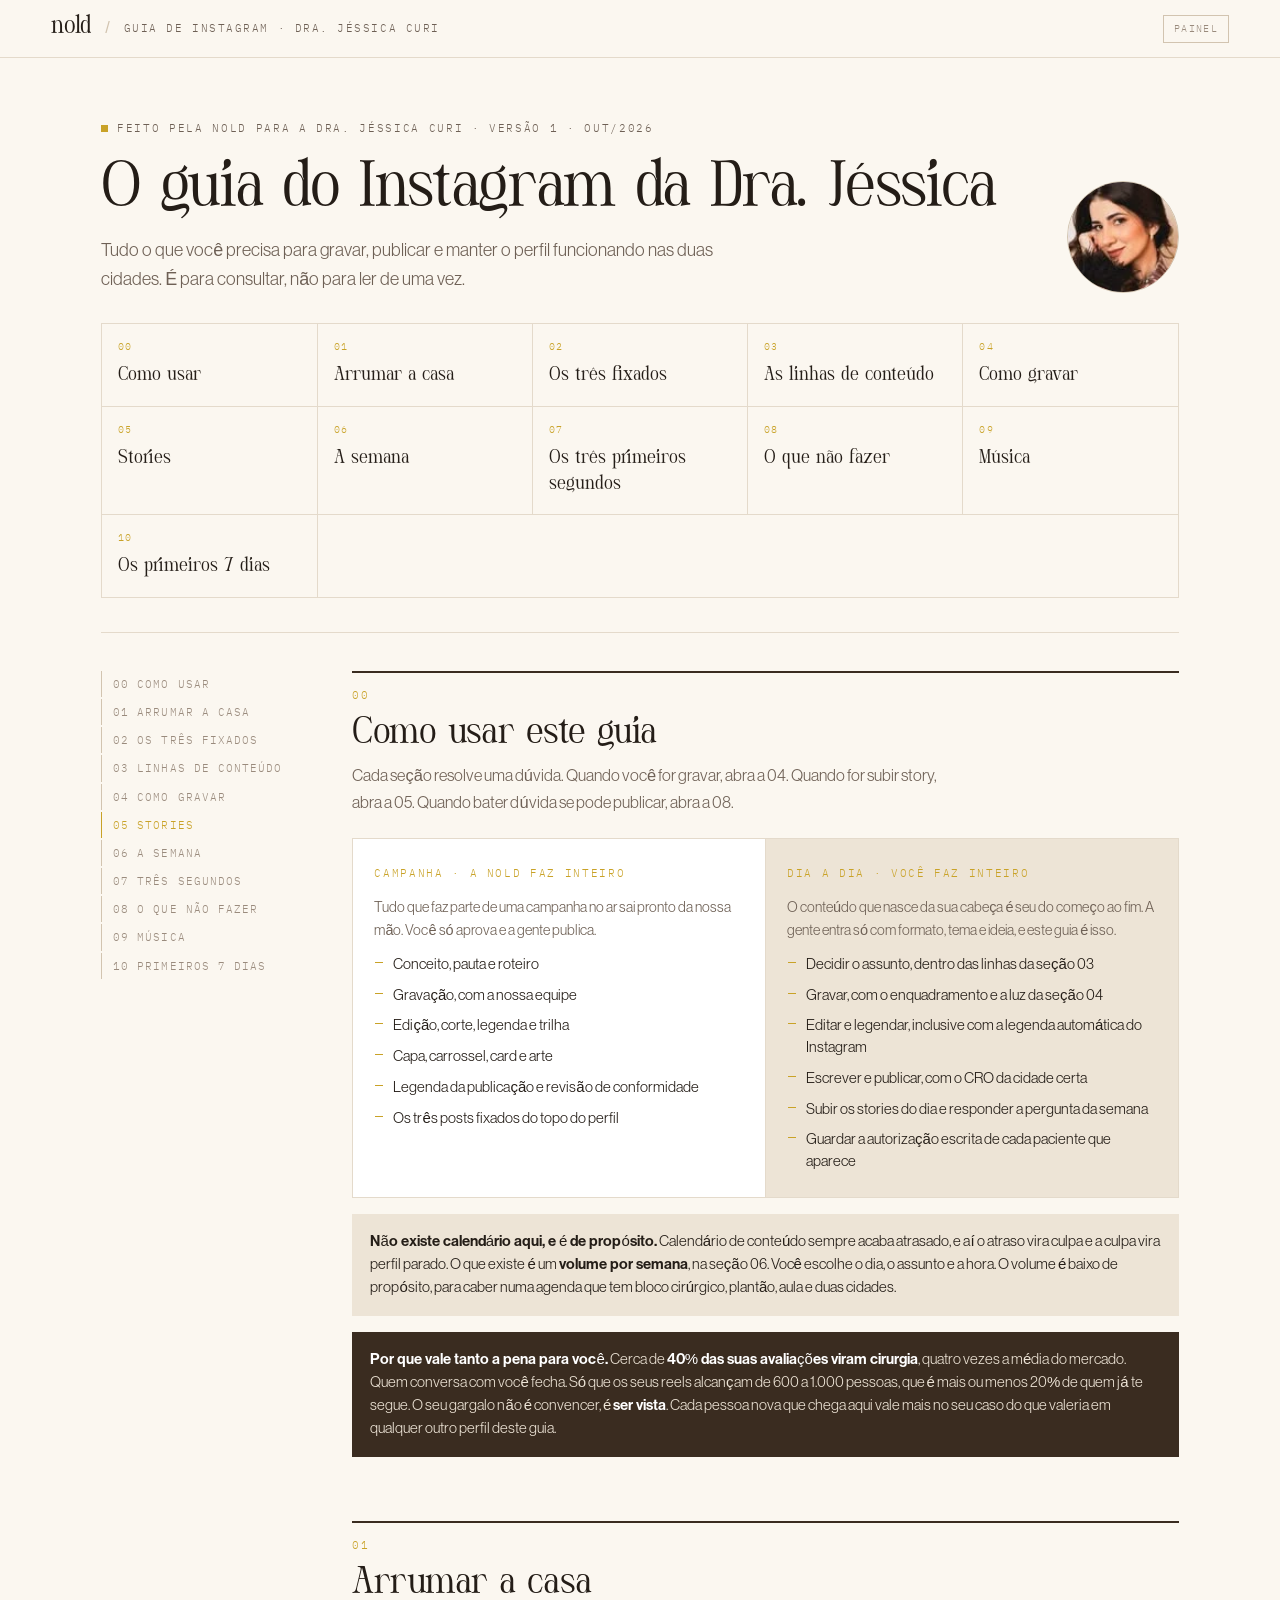
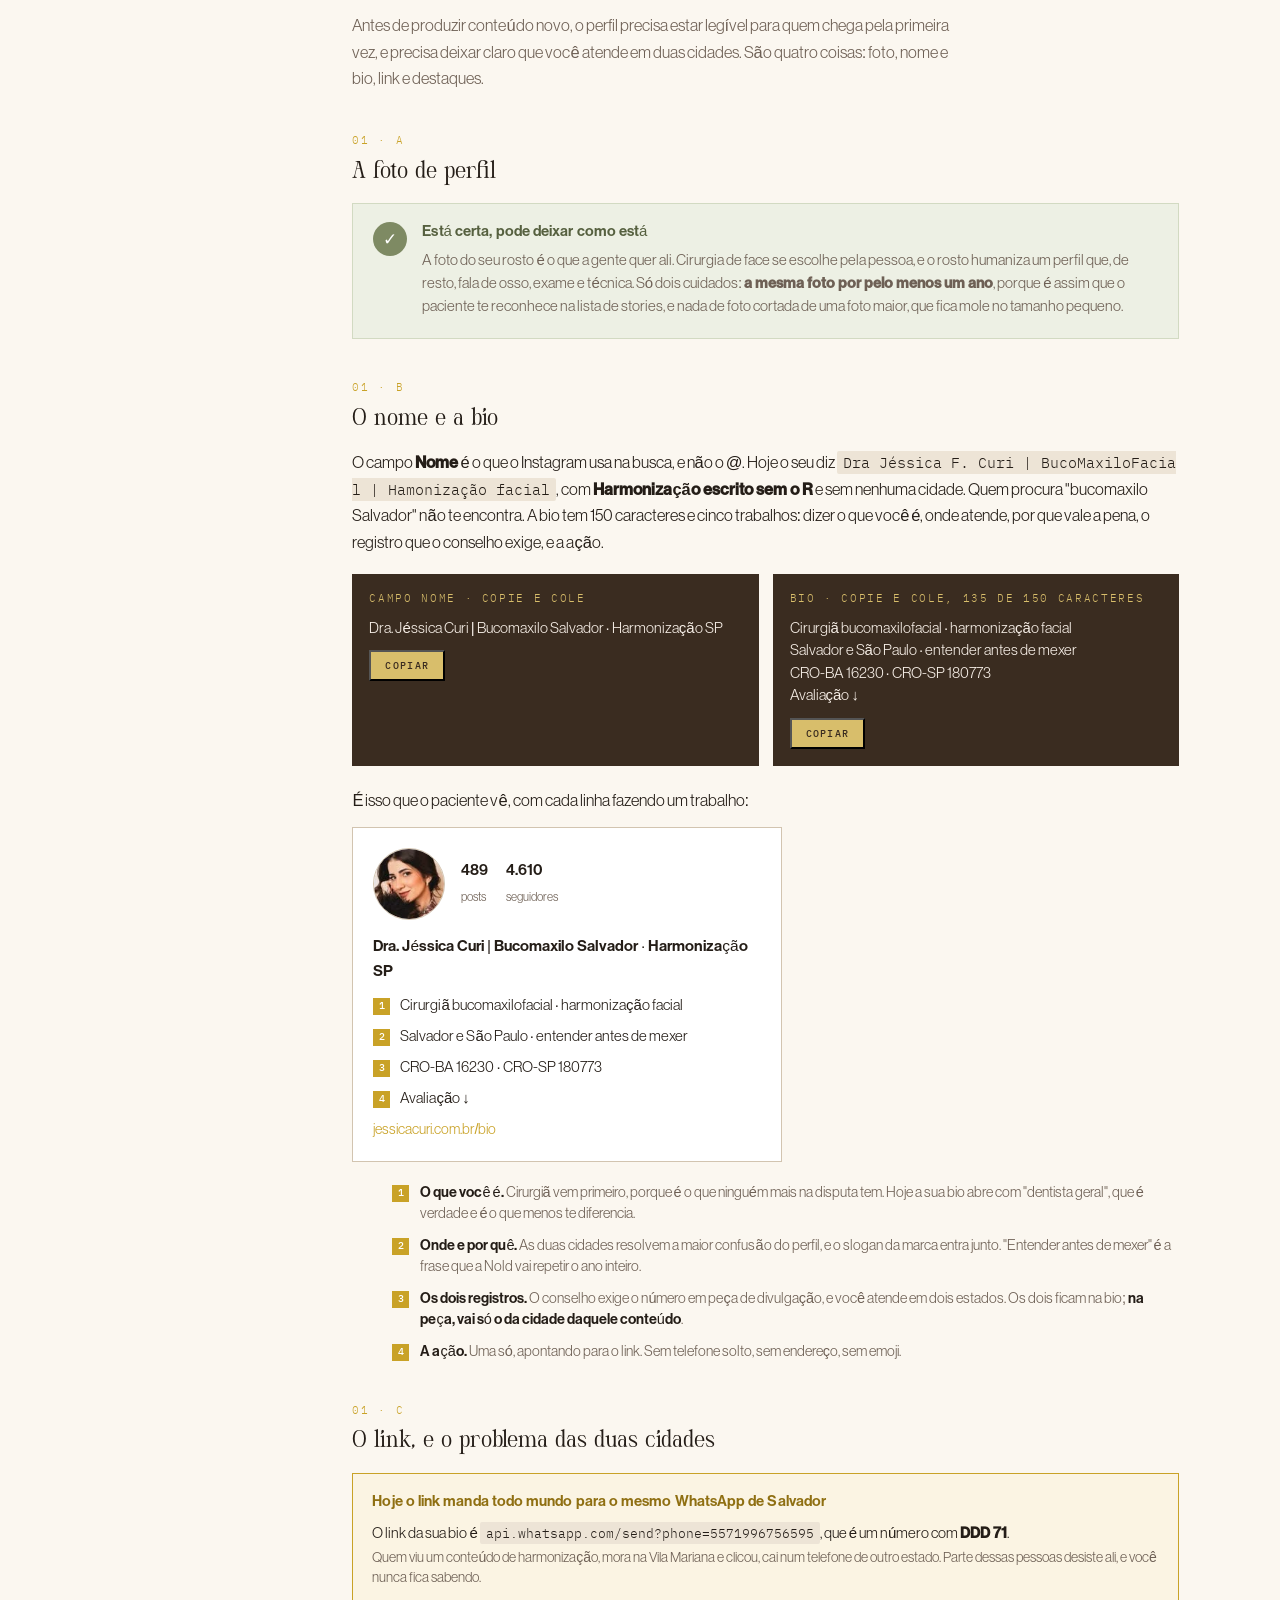
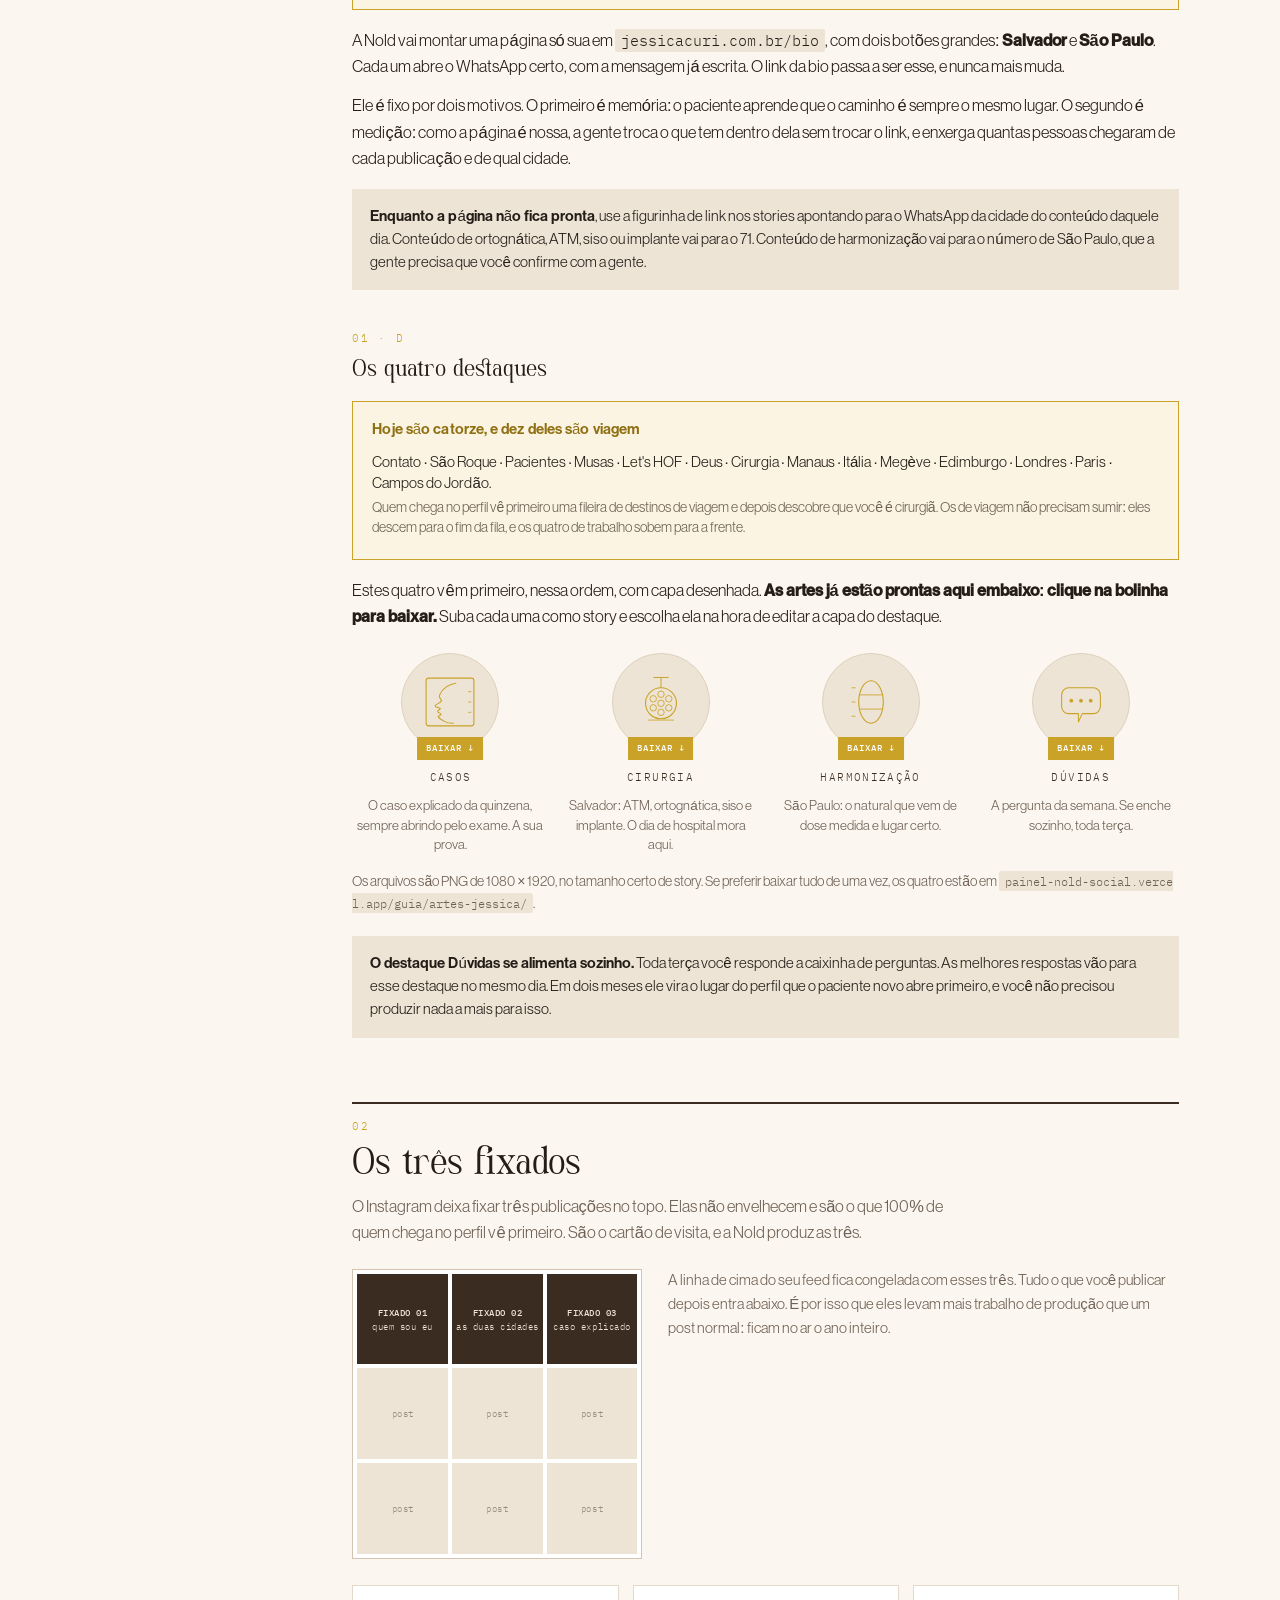
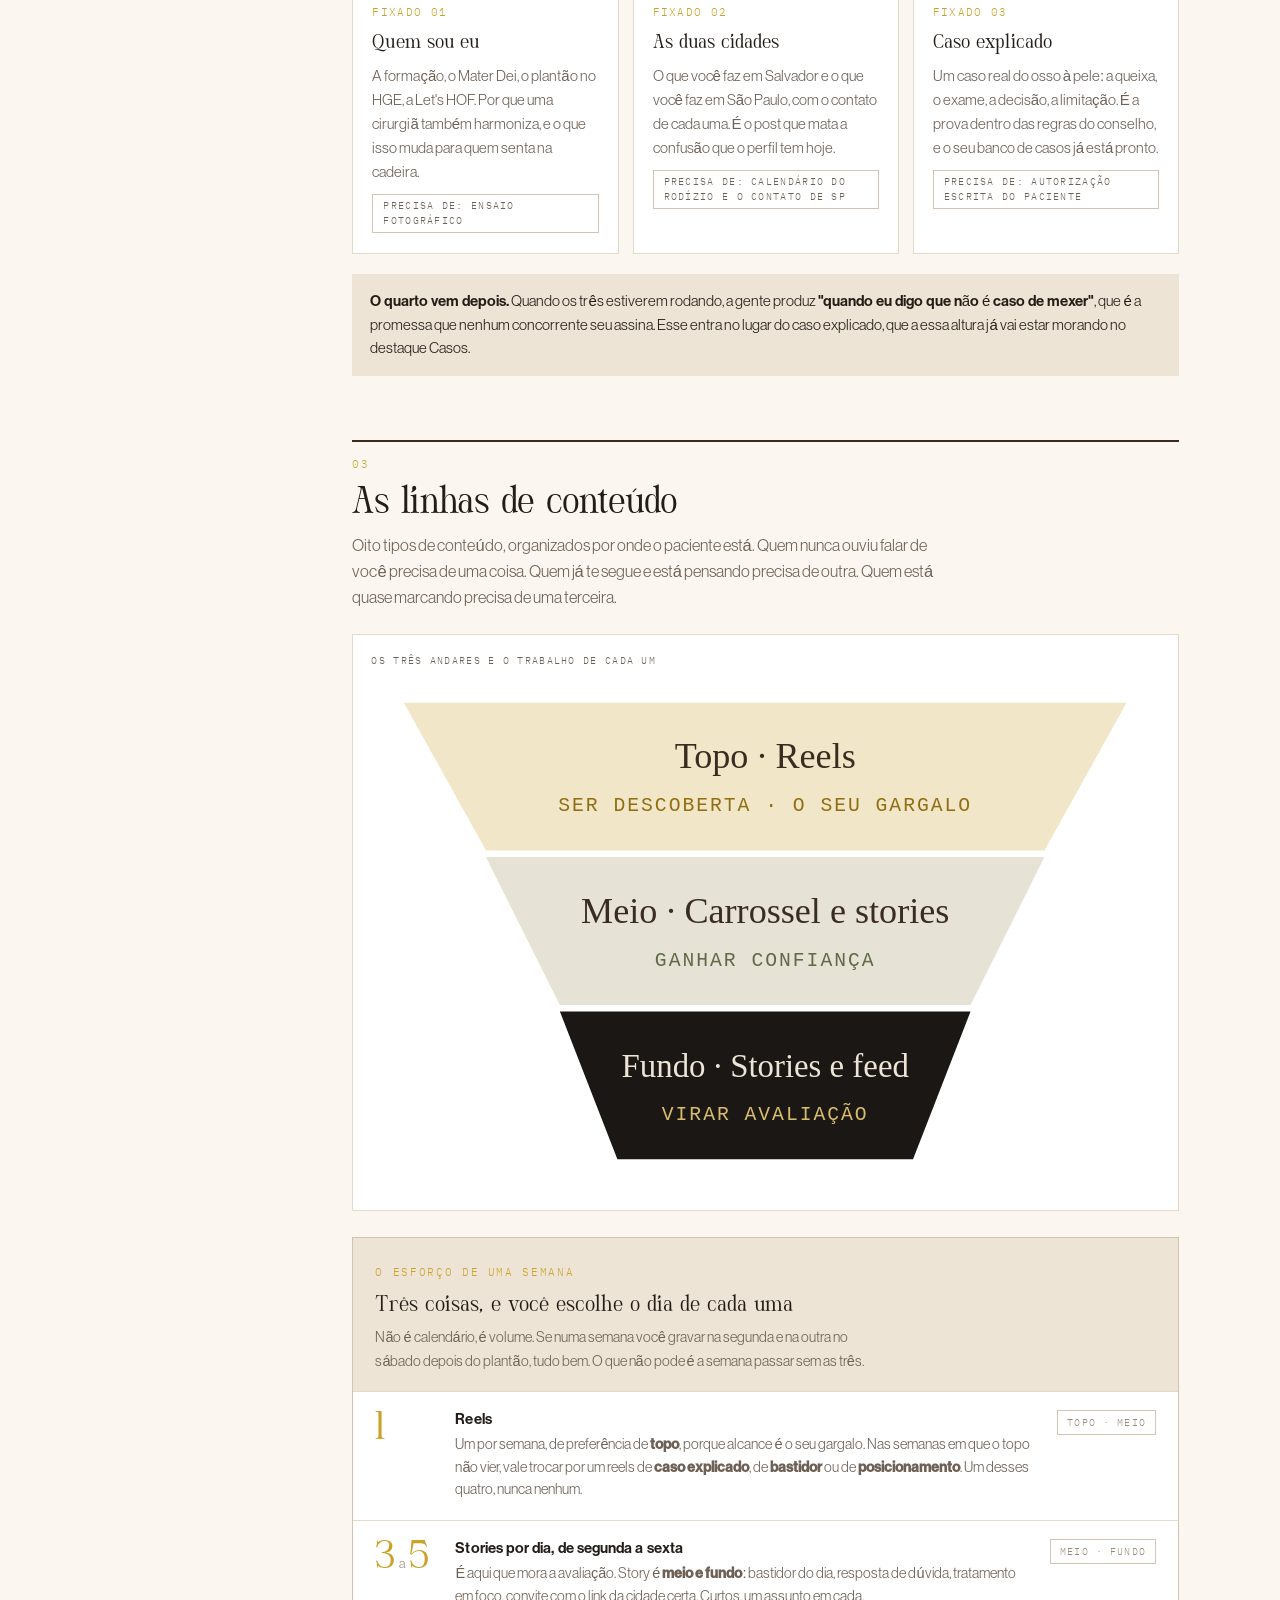
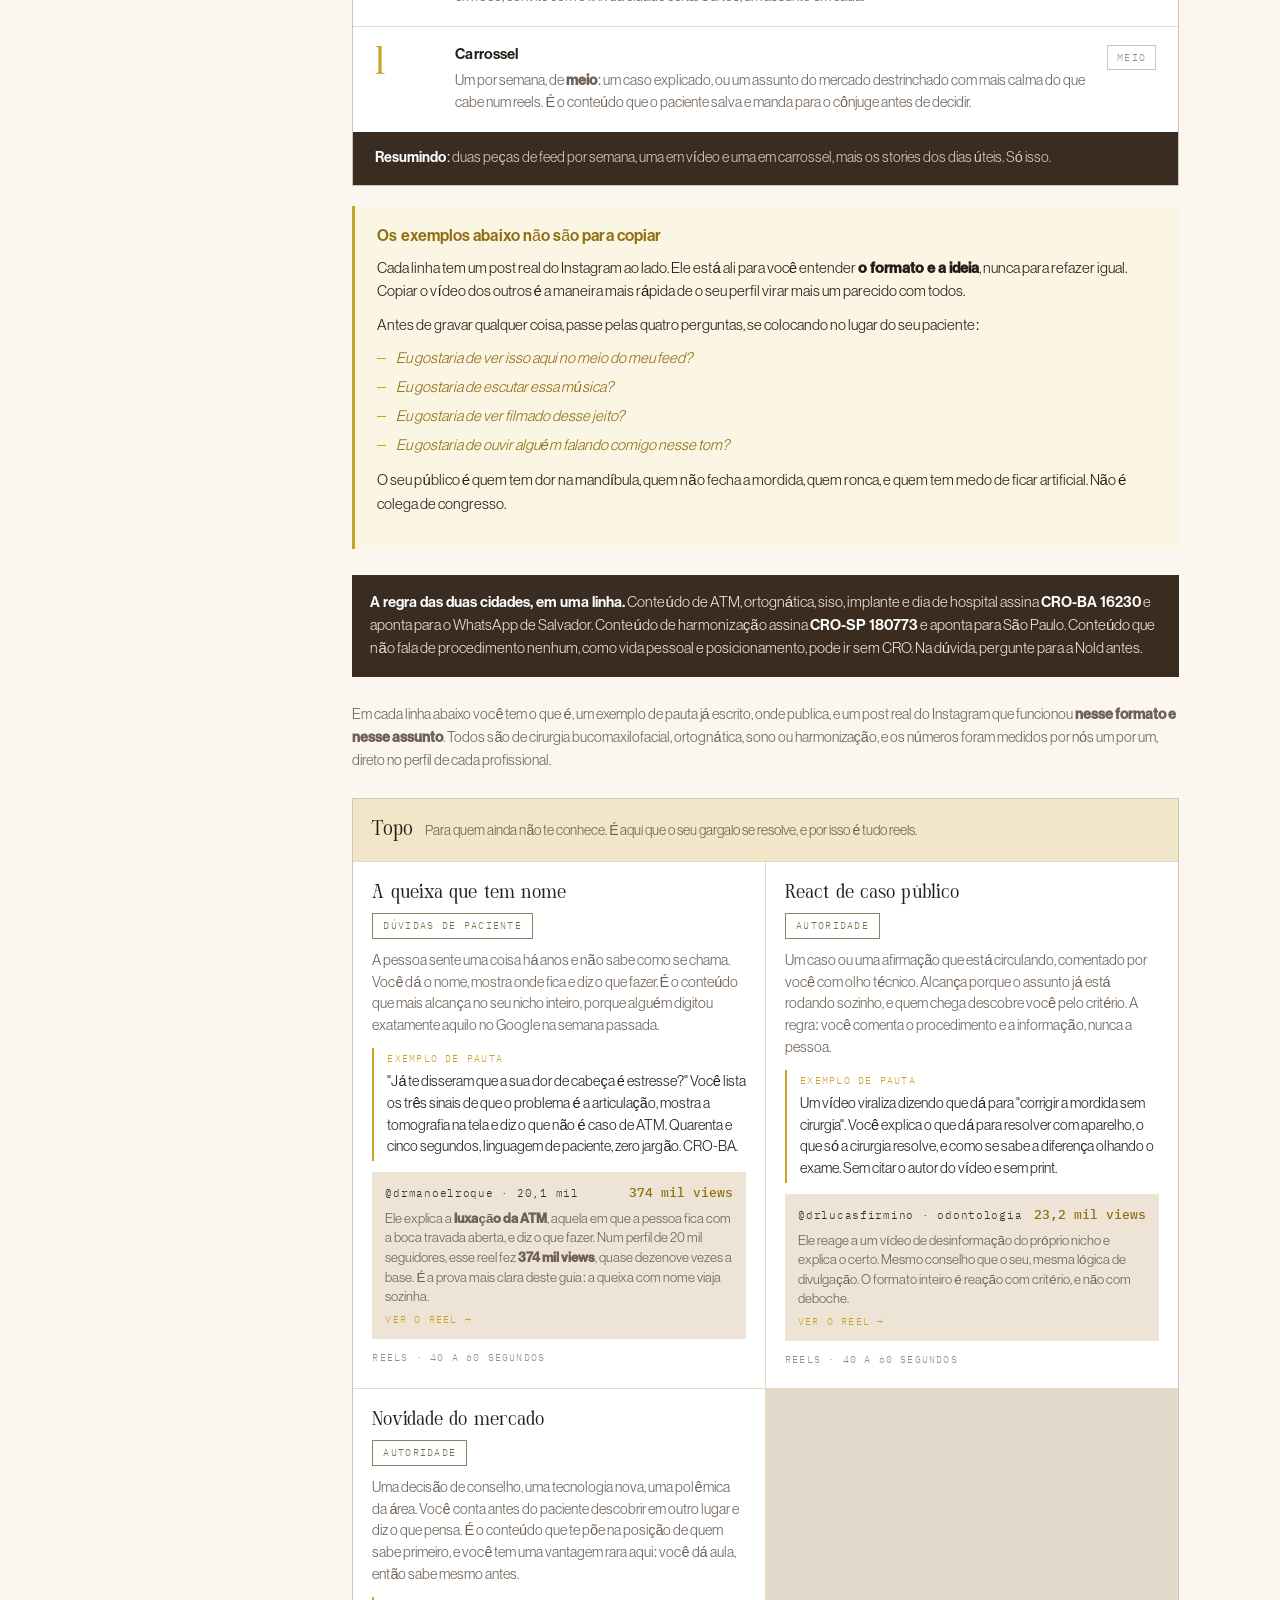
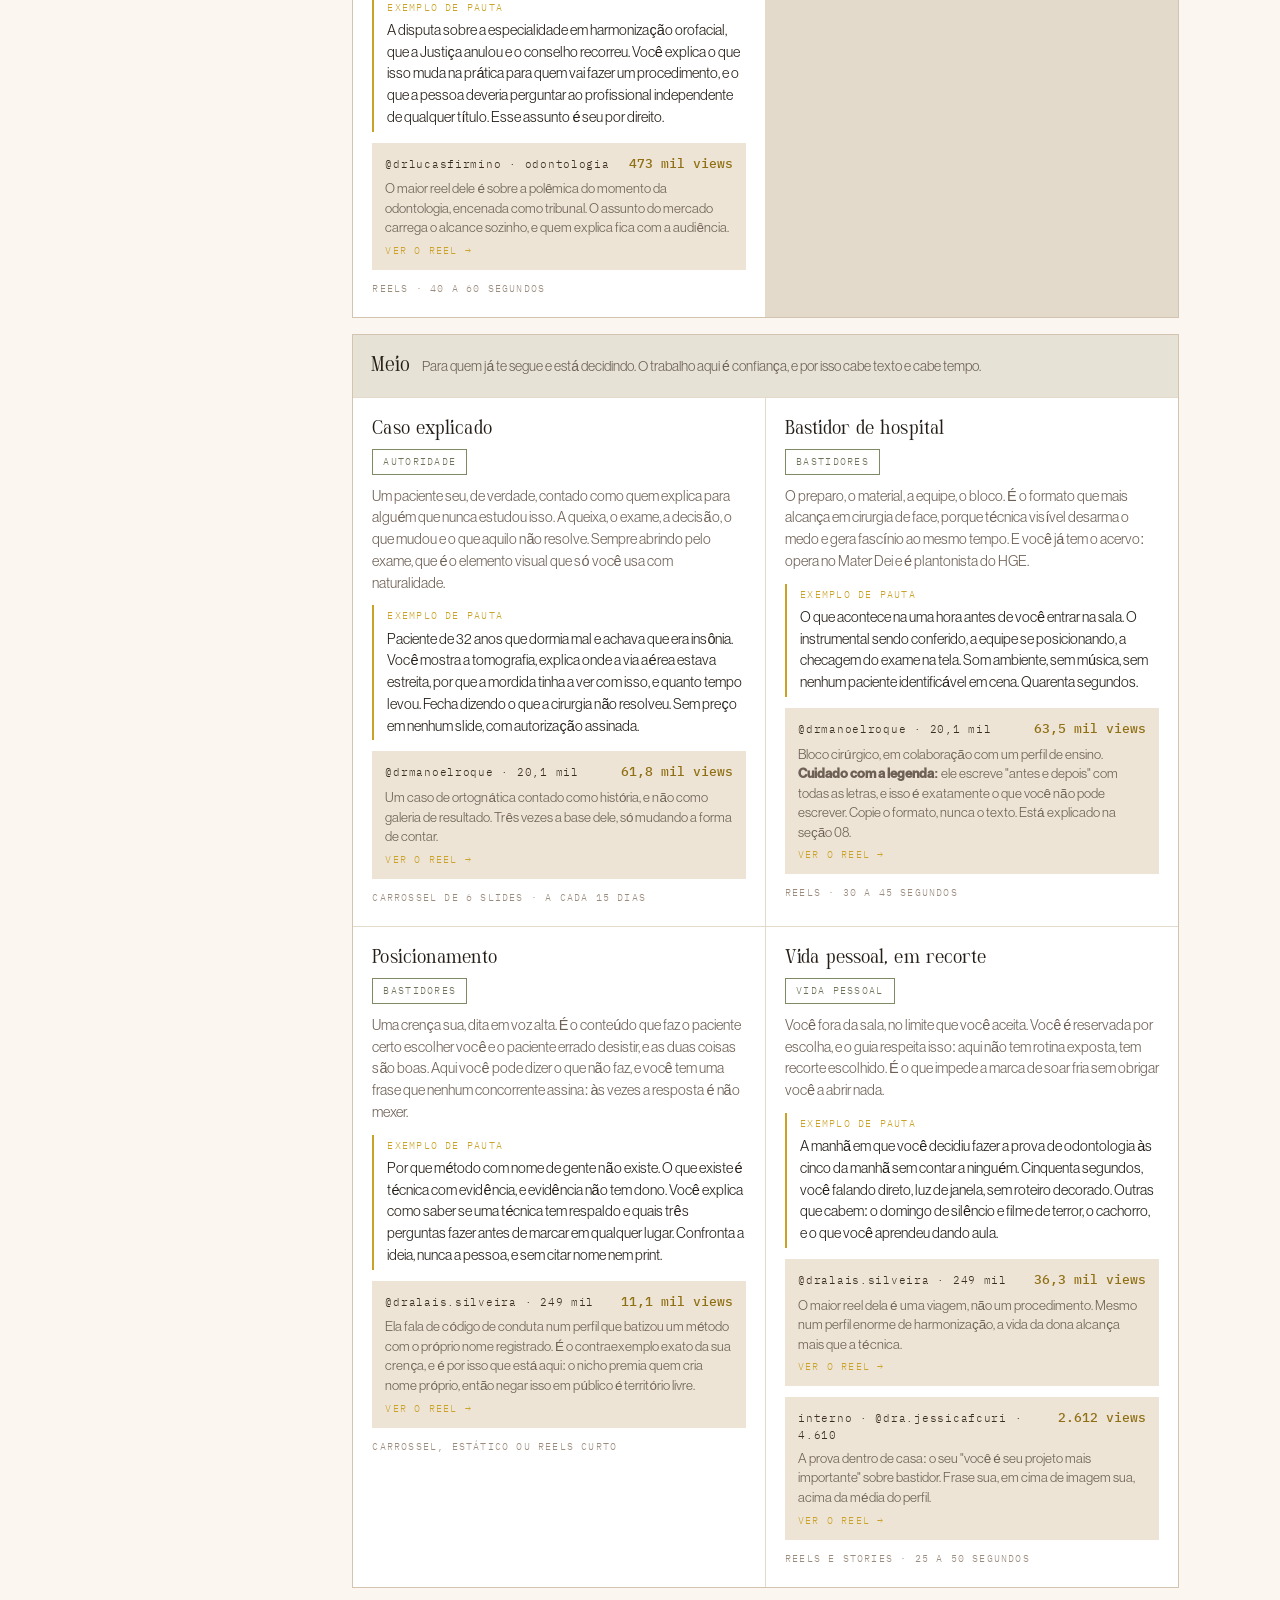
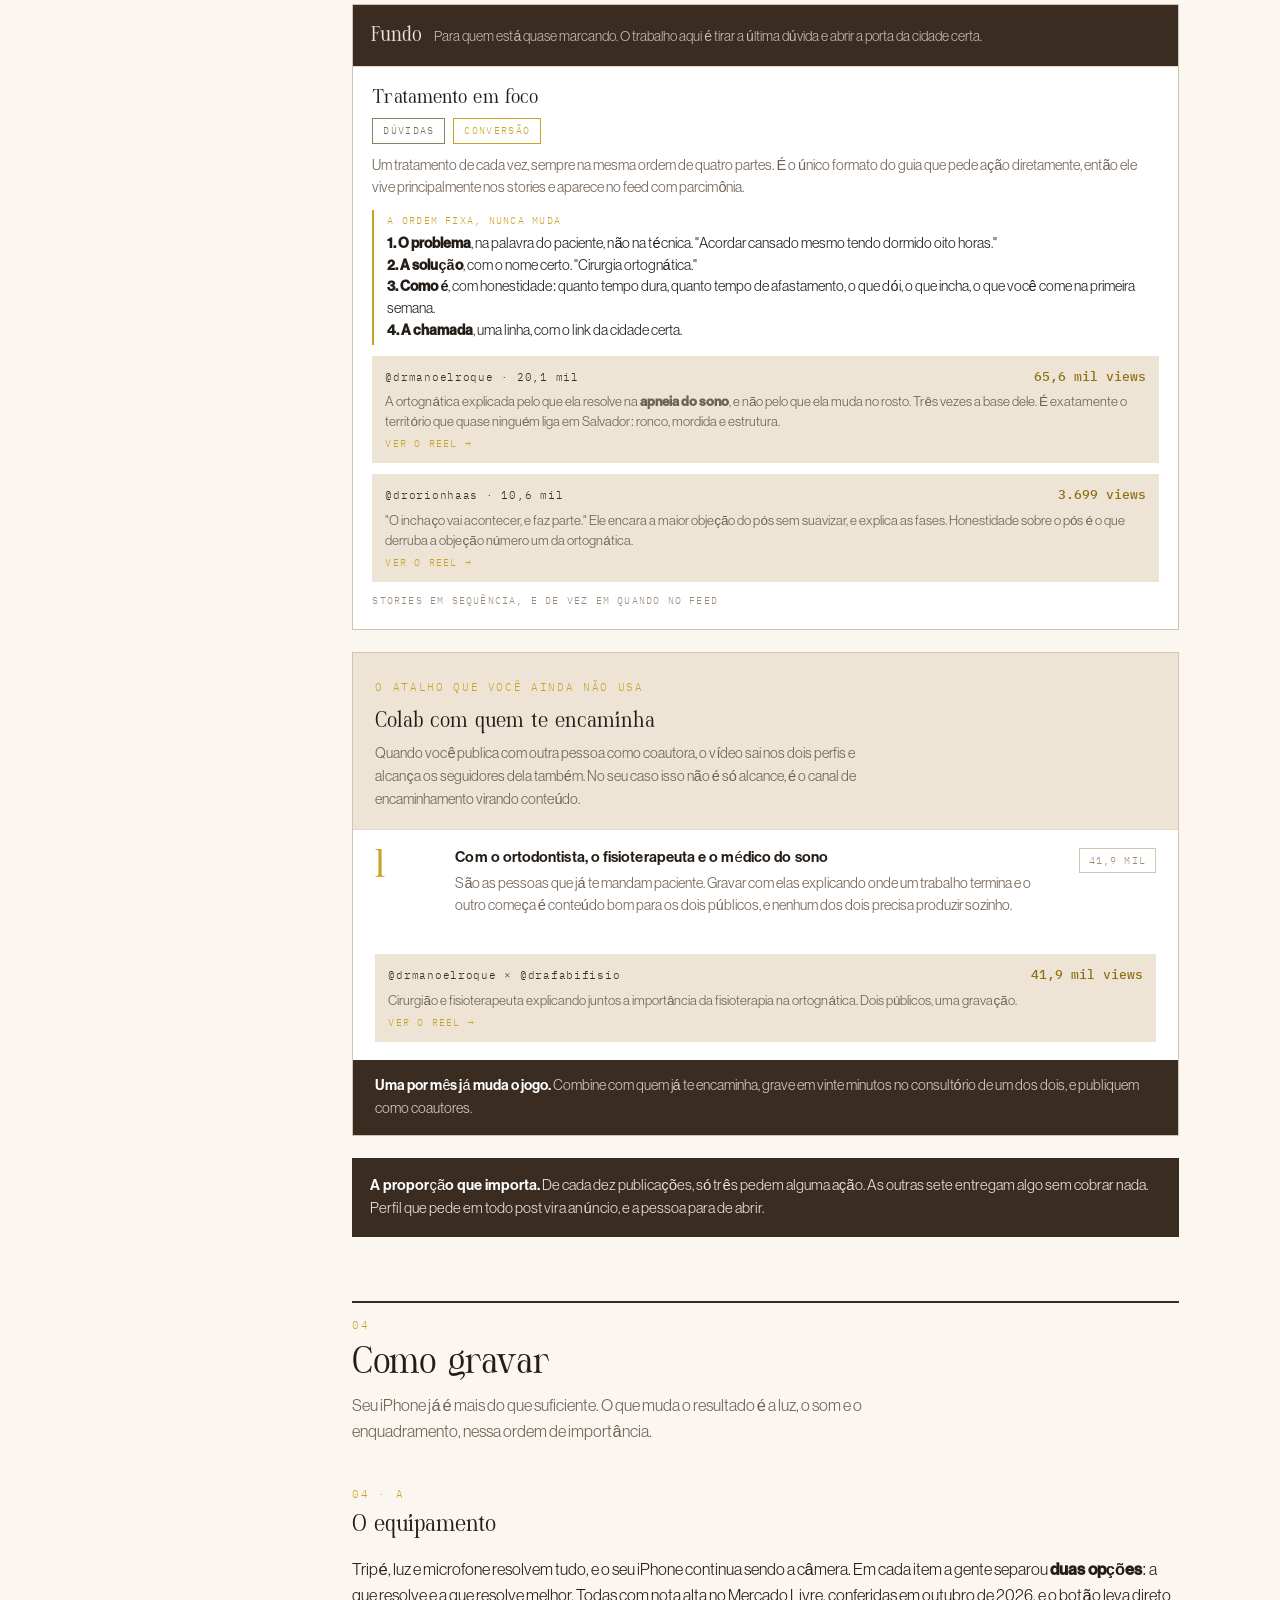
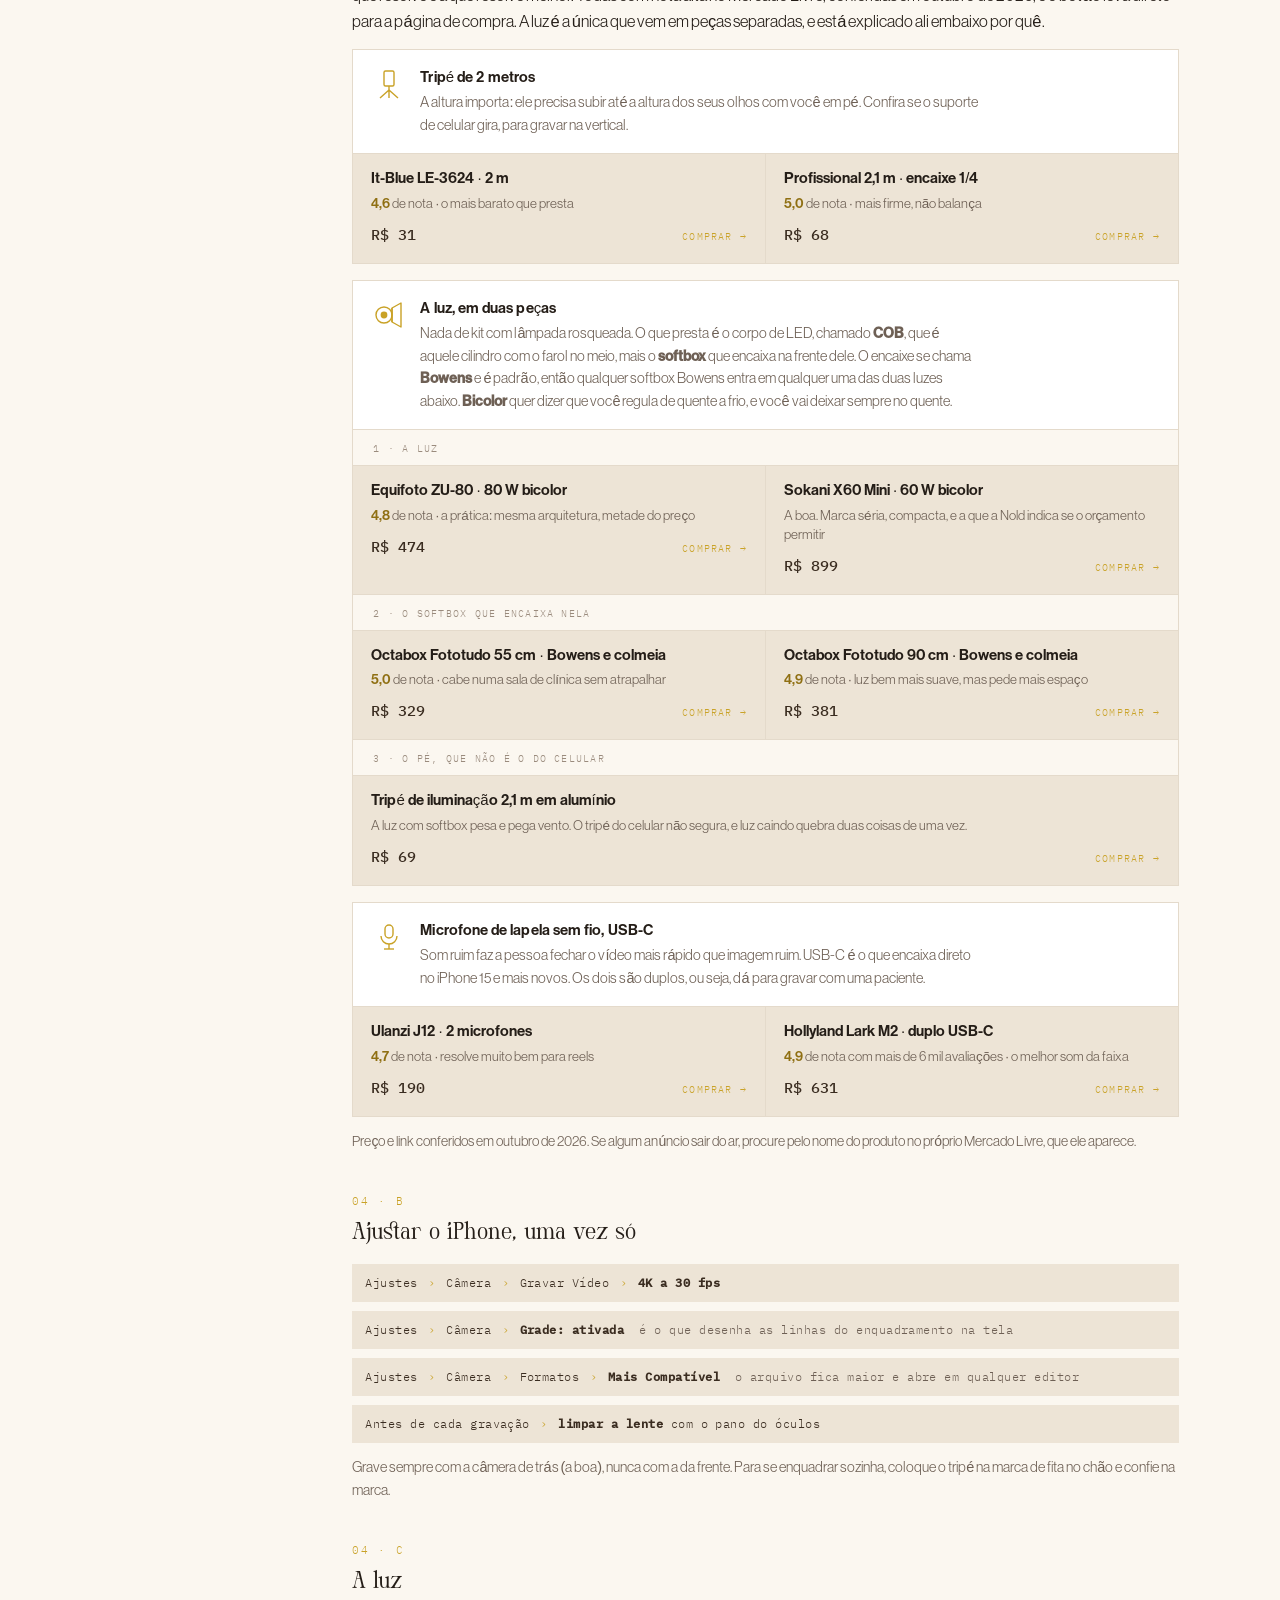
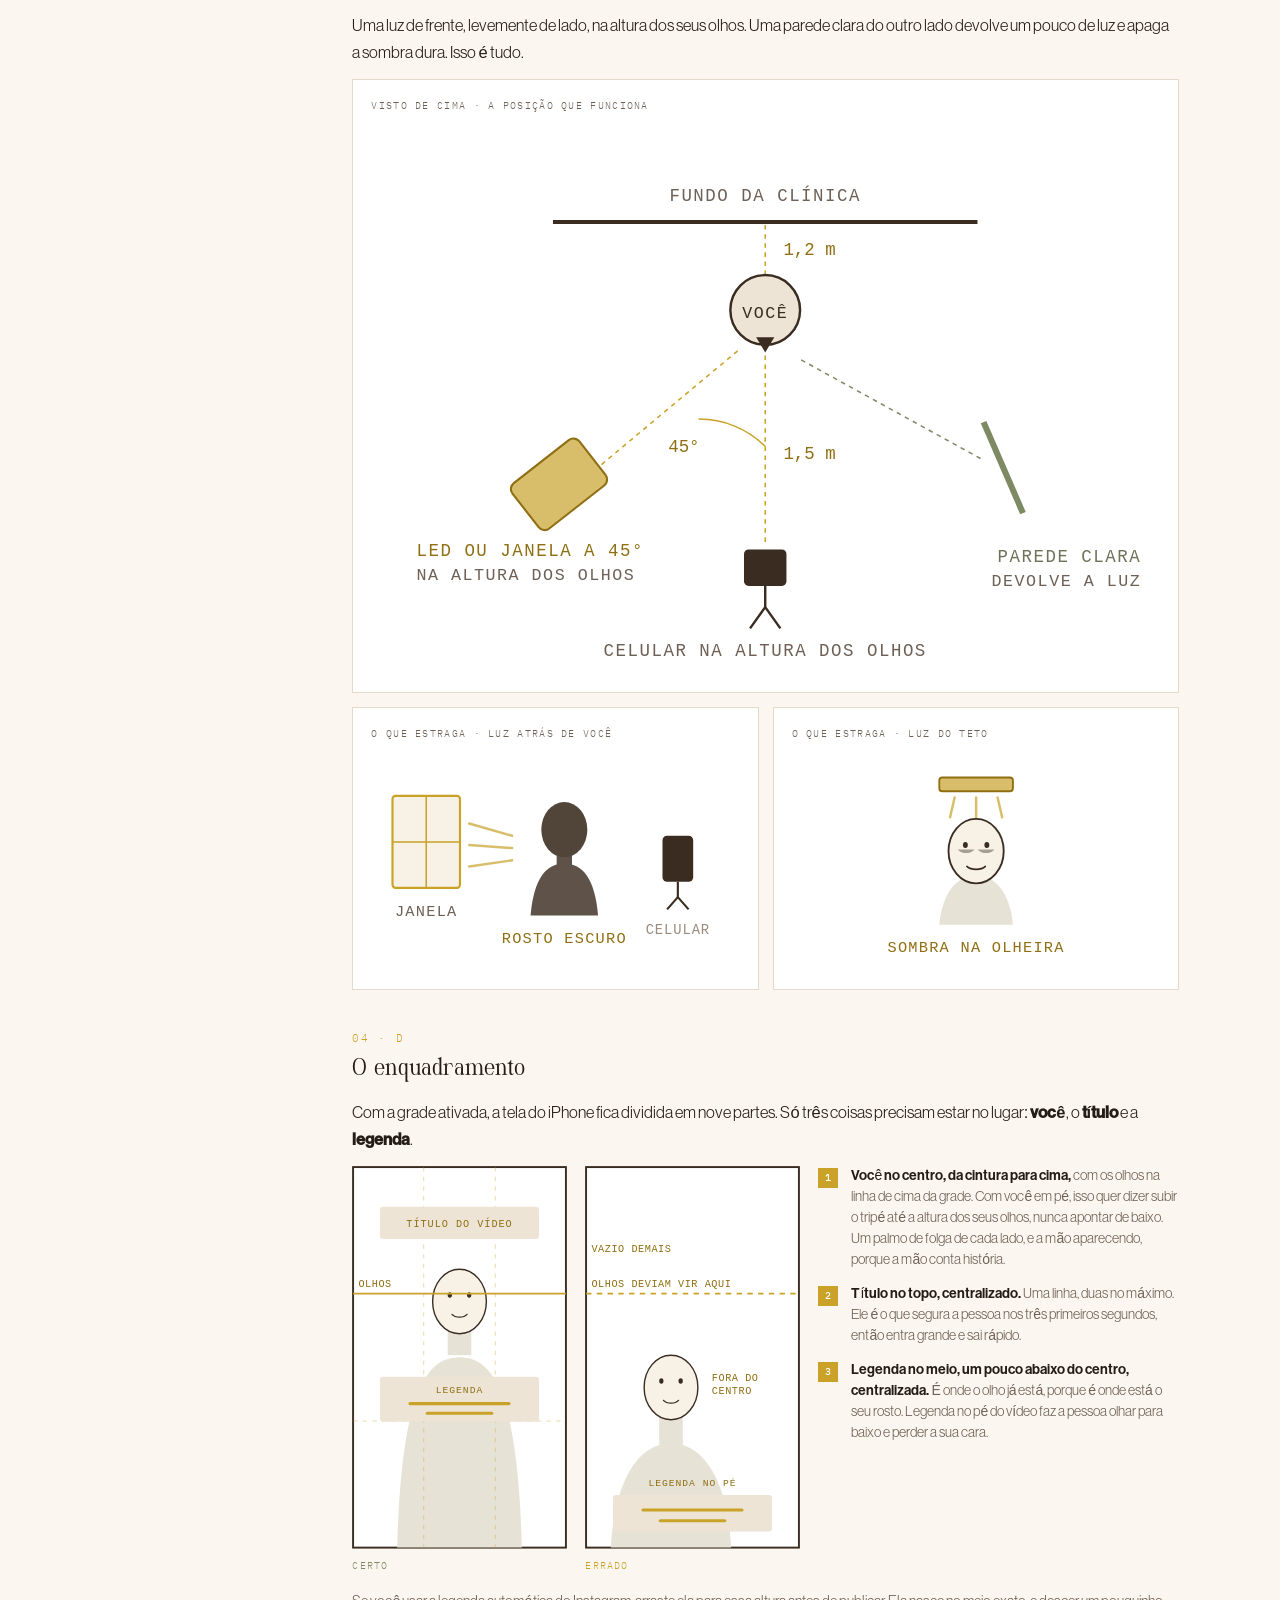
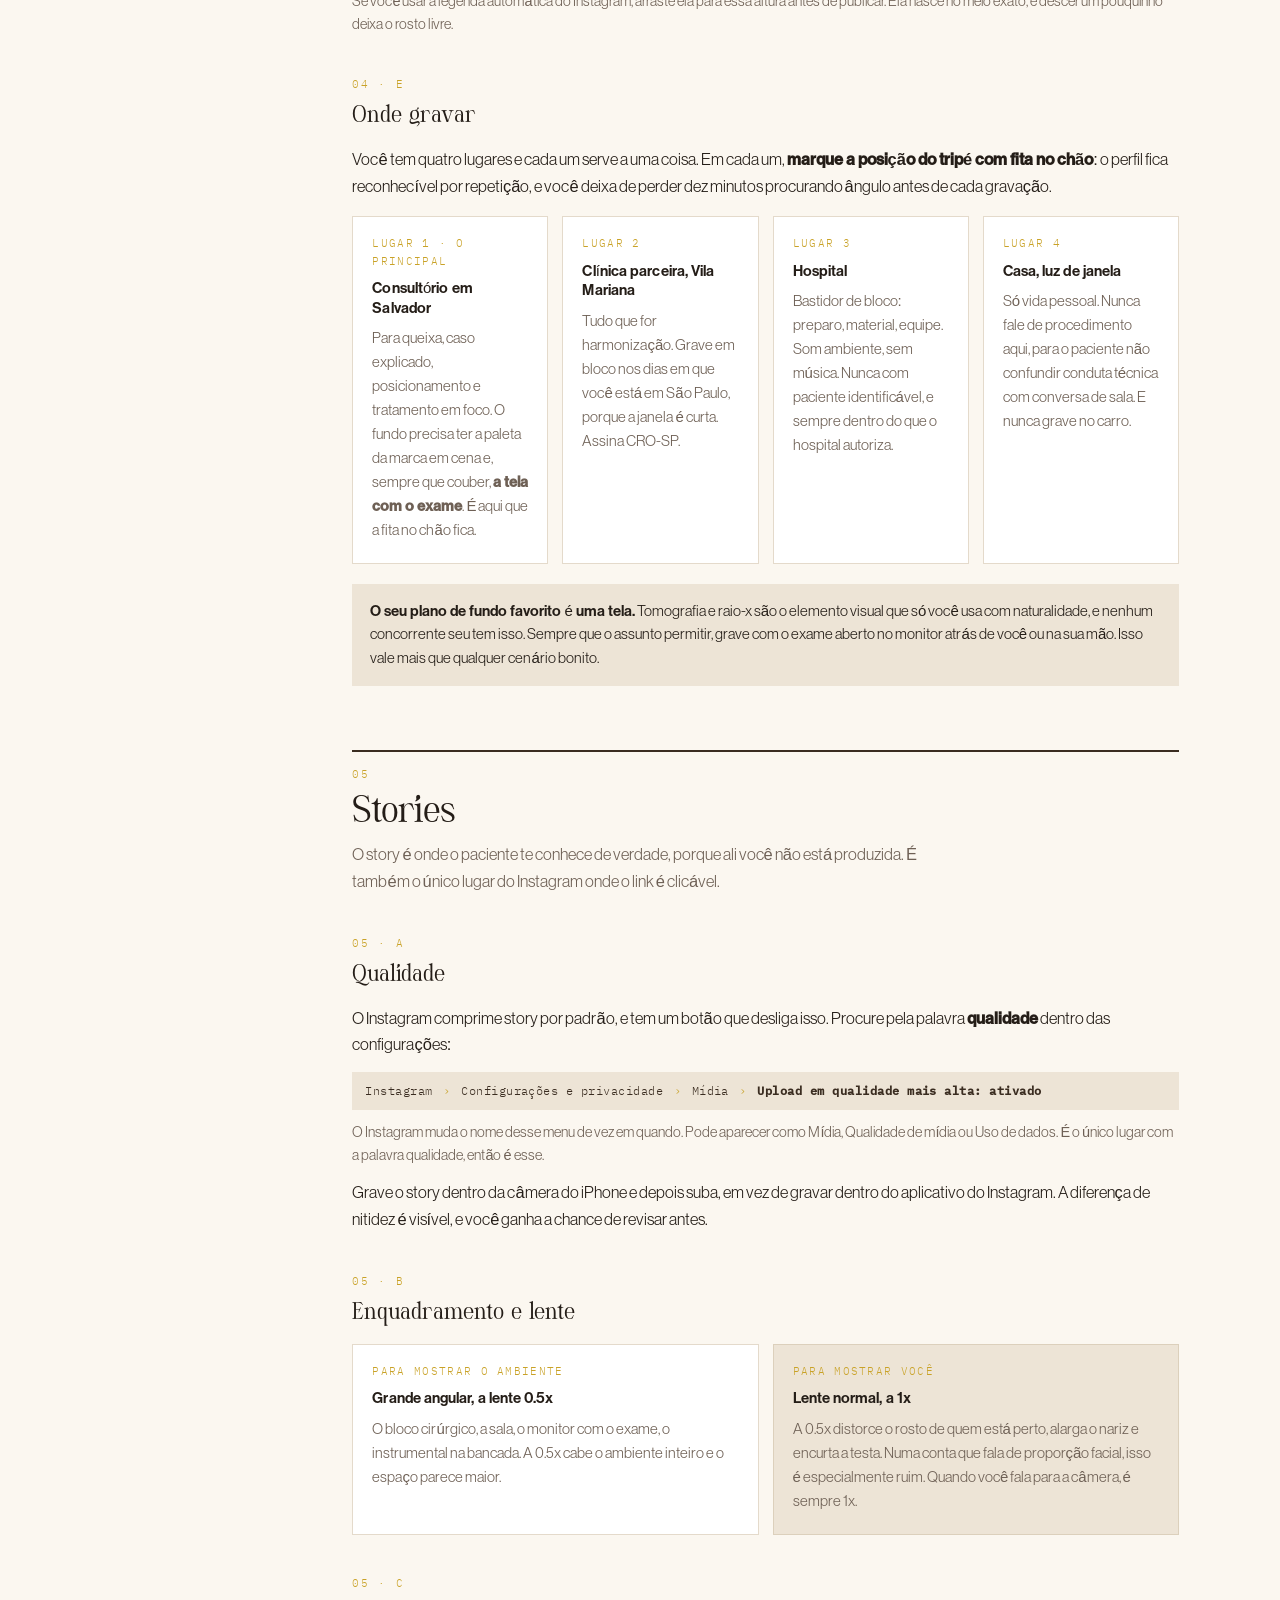
==== guia/jessica.html @ ff687a6f "Guia de Instagram da Dra. Jéssica Curi Segundo guia da carteira, no mesmo padrão do da Skin Lumy e a" ====
<!doctype html>
<html lang="pt-BR">
<head>
<meta charset="utf-8">
<meta name="viewport" content="width=device-width,initial-scale=1">
<title>Guia de Instagram · Dra. Jéssica Curi</title>
<meta name="description" content="Como usar o Instagram da Dra. Jéssica Curi: perfil, destaques, linhas de conteúdo, como gravar, stories, cadência e conformidade com o conselho.">
<meta name="theme-color" content="#FBF7F0">
<meta name="robots" content="noindex">

<style>
@font-face{font-family:'Hebrinks';src:url('../fonts/dthebrinks.woff2') format('woff2');font-weight:400;font-display:swap}
@font-face{font-family:'Hebrinks';src:url('../fonts/dthebrinks-italic.woff2') format('woff2');font-weight:400;font-style:italic;font-display:swap}
@font-face{font-family:'Haas';src:url('../fonts/haas-light.woff2') format('woff2');font-weight:300;font-display:swap}
@font-face{font-family:'Haas';src:url('../fonts/haas-roman.woff2') format('woff2');font-weight:400;font-display:swap}
@font-face{font-family:'Haas';src:url('../fonts/haas-medium.woff2') format('woff2');font-weight:500;font-display:swap}
@font-face{font-family:'Plex';src:url('../fonts/plexmono-300.woff2') format('woff2');font-weight:300;font-display:swap}
@font-face{font-family:'Plex';src:url('../fonts/plexmono-500.woff2') format('woff2');font-weight:500;font-display:swap}

:root{
  color-scheme:light;
  --paper:#FBF7F0; --card:#FFFFFF; --creme:#EDE4D6; --creme-d:#DCD0BC;
  --terra:#C9A227; --terra-d:#8F6F12; --salvia:#7E8A63; --salvia-l:#C3CBAF;
  --cacau:#3A2C20; --ouro:#D8BE6B;
  --ink:#241D17; --gray:#6E6055; --gray-l:#9A8B7D;
  --line:#E4DACB; --line-2:#D2C4B0;
  --serif:'Hebrinks',Georgia,'Times New Roman',serif;
  --sans:'Haas',ui-sans-serif,-apple-system,'Helvetica Neue',Arial,sans-serif;
  --mono:'Plex',ui-monospace,'SF Mono',Menlo,monospace;
  --pad:clamp(18px,4vw,52px);
}
*{box-sizing:border-box}
*,*::before,*::after{animation:none!important;transition:none!important}
html{-webkit-text-size-adjust:100%;scroll-behavior:auto}
body{margin:0;background:var(--paper);color:var(--ink);
  font-family:var(--sans);font-weight:300;font-size:16.5px;line-height:1.6;-webkit-font-smoothing:antialiased}
img{max-width:100%;display:block}
a{color:inherit;text-decoration:none}
svg{display:block;max-width:100%;height:auto}

/* ---------- primitivas ---------- */
.mono{font-family:var(--mono);font-weight:300;font-size:11px;letter-spacing:.15em;
  text-transform:uppercase;color:var(--gray)}
.mono.t{color:var(--terra)}
.mark{display:inline-flex;align-items:center;gap:9px}
.mark::before{content:'';width:7px;height:7px;background:var(--terra);flex:none}
.tag{display:inline-block;font-family:var(--mono);font-weight:300;font-size:10px;
  letter-spacing:.13em;text-transform:uppercase;color:var(--gray);
  border:1px solid var(--line-2);padding:4px 10px;white-space:nowrap}
.tag.t{border-color:var(--terra);color:var(--terra)}
.tag.s{background:var(--cacau);border-color:var(--cacau);color:var(--creme)}
.tag.sv{border-color:var(--salvia);color:#6E7259}
.row{display:flex;gap:8px;flex-wrap:wrap;align-items:center}
.muted{color:var(--gray)}
code{font-family:var(--mono);font-size:.88em;background:var(--creme);
  padding:2px 6px;border-radius:2px;word-break:break-all}

/* ---------- chrome ---------- */
.top{position:sticky;top:env(safe-area-inset-top,0px);z-index:40;background:var(--paper);
  border-bottom:1px solid var(--line);display:flex;align-items:center;gap:14px;
  padding:0 var(--pad);height:58px}
.top .logo{font-family:var(--serif);font-size:25px;line-height:1;padding-bottom:4px}
.top .sep{color:var(--line-2)}
.top .who{font-family:var(--mono);font-size:11px;letter-spacing:.14em;text-transform:uppercase;
  color:var(--gray);flex:1;overflow:hidden;white-space:nowrap;text-overflow:ellipsis}
.top .back{font-family:var(--mono);font-size:10px;letter-spacing:.13em;text-transform:uppercase;
  color:var(--gray-l);border:1px solid var(--line-2);padding:5px 10px}

.wrap{max-width:1180px;margin:0 auto;padding:clamp(26px,5vw,56px) var(--pad) 100px}

/* ---------- capa ---------- */
h1{font-family:var(--serif);font-weight:400;font-size:clamp(36px,7vw,66px);
  line-height:1.02;letter-spacing:-.02em;margin:14px 0 14px;text-wrap:balance}
.lead{color:var(--gray);font-size:18px;max-width:58ch;margin:0}
.hero{border-bottom:1px solid var(--line);padding-bottom:34px;margin-bottom:38px}
.heroflex{display:flex;gap:28px;align-items:flex-end;flex-wrap:wrap}
.heroflex>div:first-child{flex:1 1 440px;min-width:0}
.hav{width:112px;height:112px;border-radius:50%;object-fit:cover;border:1px solid var(--line-2);flex:none}

/* ---------- índice ---------- */
.toc{display:grid;grid-template-columns:repeat(auto-fill,minmax(188px,1fr));gap:1px;
  border:1px solid var(--line);margin:30px 0 0}
.toc a{background:var(--paper);padding:15px 16px 17px;display:block;min-width:0;
  outline:1px solid var(--line)}
.toc a:hover{background:var(--creme)}
.toc .n{font-family:var(--mono);font-size:10px;letter-spacing:.13em;color:var(--terra);display:block;margin-bottom:7px}
.toc .t{font-family:var(--serif);font-size:19px;line-height:1.15}

/* ---------- layout de corpo ---------- */
.cols{display:grid;grid-template-columns:200px 1fr;gap:clamp(26px,4vw,58px);align-items:start}
.side{position:sticky;top:calc(58px + env(safe-area-inset-top,0px) + 22px);display:flex;flex-direction:column;gap:2px}
.side a{font-family:var(--mono);font-size:10.5px;letter-spacing:.1em;text-transform:uppercase;
  color:var(--gray-l);padding:6px 0 6px 11px;border-left:1px solid var(--line-2);line-height:1.35}
.side a.act{color:var(--terra);border-left-color:var(--terra)}
.side a:hover{color:var(--ink)}
.body{min-width:0;display:flex;flex-direction:column;gap:64px}

.blk{scroll-margin-top:calc(58px + env(safe-area-inset-top,0px) + 18px);min-width:0}
.bhead{border-top:2px solid var(--cacau);padding-top:14px;margin-bottom:22px}
.bhead .n{font-family:var(--mono);font-size:11px;letter-spacing:.16em;color:var(--terra);display:block;margin-bottom:9px}
h2{font-family:var(--serif);font-weight:400;font-size:clamp(27px,4vw,38px);line-height:1.05;
  letter-spacing:-.015em;margin:0;text-wrap:balance}
.bhead p{color:var(--gray);margin:10px 0 0;max-width:60ch}
h3{font-family:var(--serif);font-weight:400;font-size:22px;line-height:1.18;margin:0}
h4{font-family:var(--sans);font-weight:500;font-size:15px;line-height:1.3;margin:0;letter-spacing:.005em}
.sub{margin:40px 0 18px;display:flex;flex-direction:column;gap:5px}
.sub h3{font-size:24px}
.sub .mono{margin-bottom:2px}
p{margin:0 0 13px}
p:last-child{margin-bottom:0}
.note{background:var(--creme);padding:16px 18px;font-size:15px;line-height:1.55}
.note b{font-weight:500}
.note.dark{background:var(--cacau);color:var(--creme)}
.note.dark b{color:#fff}

/* ---------- cartões ---------- */
.grid{display:grid;gap:14px}
.g2{grid-template-columns:repeat(auto-fit,minmax(270px,1fr))}
.g3{grid-template-columns:repeat(auto-fit,minmax(222px,1fr))}
.g4{grid-template-columns:repeat(auto-fit,minmax(168px,1fr))}
.card{background:var(--card);border:1px solid var(--line);padding:18px 19px 20px;min-width:0;
  display:flex;flex-direction:column;gap:9px}
.card .mono{letter-spacing:.12em}
.card p{font-size:15px;color:var(--gray);margin:0}
.card.fill{background:var(--creme);border-color:var(--creme-d)}
.card .tag{white-space:normal;line-height:1.45;align-self:flex-start;max-width:100%}

/* divisão de trabalho */
.split{display:grid;grid-template-columns:repeat(auto-fit,minmax(275px,1fr));gap:1px;
  background:var(--line);border:1px solid var(--line)}
.split>div{background:var(--card);padding:20px 21px 24px}
.split>div.them{background:var(--creme)}
.split ul{margin:12px 0 0;padding:0 0 0 1px;list-style:none;display:flex;flex-direction:column;gap:9px}
.split li{font-size:15px;padding-left:18px;position:relative;line-height:1.45}
.split li::before{content:'';position:absolute;left:0;top:8px;width:8px;height:1px;background:var(--terra)}

/* linhas editoriais */
.stage{border:1px solid var(--line-2);margin-bottom:16px}
.stage>header{display:flex;gap:12px;align-items:baseline;flex-wrap:wrap;
  padding:14px 18px;border-bottom:1px solid var(--line)}
.stage>header .lbl{font-family:var(--serif);font-size:21px}
.stage>header .gl{font-size:14px;color:var(--gray);flex:1;min-width:140px}
.stage.topo>header{background:#F2E6C8}
.stage.meio>header{background:#E6E2D6}
.stage.fundo>header{background:var(--cacau)}
.stage.fundo>header .lbl{color:var(--creme)}
.stage.fundo>header .gl{color:#CBB9AC}
.lines{display:grid;gap:1px;background:var(--line);grid-template-columns:repeat(auto-fit,minmax(285px,1fr))}
.line{background:var(--card);padding:18px 19px 20px;display:flex;flex-direction:column;gap:11px;min-width:0}
.line .nm{display:flex;flex-direction:column;gap:7px}
.line .nm h4{font-family:var(--serif);font-weight:400;font-size:20px}
.line .wh{font-size:14.5px;color:var(--gray);margin:0;line-height:1.5}
.pauta{border-left:2px solid var(--terra);padding:3px 0 3px 13px}
.pauta .k{font-family:var(--mono);font-size:9.5px;letter-spacing:.13em;text-transform:uppercase;
  color:var(--terra);display:block;margin-bottom:5px}
.pauta p{font-size:14.5px;color:var(--ink);line-height:1.5;margin:0}
.ex{background:var(--creme);padding:11px 13px;display:flex;flex-direction:column;gap:5px}
.ex .hd{display:flex;gap:9px;align-items:baseline;justify-content:space-between}
.ex .at{font-family:var(--mono);font-size:10.5px;letter-spacing:.07em;text-transform:none;color:var(--cacau)}
.ex .vw{font-family:var(--mono);font-weight:500;font-size:13px;color:var(--terra-d);white-space:nowrap}
.ex .wy{font-size:13.5px;color:var(--gray);line-height:1.45}
.ex a{font-family:var(--mono);font-size:10px;letter-spacing:.12em;text-transform:uppercase;color:var(--terra)}
.ex a:hover{color:var(--terra-d)}
.whr{font-family:var(--mono);font-size:10px;letter-spacing:.12em;text-transform:uppercase;color:var(--gray-l)}

/* tres regras do enquadramento */
.rule3{display:grid;grid-template-columns:22px 1fr;gap:11px;align-items:start}
.rule3 .n3{font-family:var(--mono);font-weight:500;font-size:10px;color:#fff;background:var(--terra);
  width:20px;height:20px;display:grid;place-items:center;margin-top:2px}
.rule3 p{font-size:14px;line-height:1.5;color:var(--gray);margin:0}
.rule3 p b{color:var(--ink);font-weight:500}

/* esforco da semana */
.effort{border:1px solid var(--line-2);margin-bottom:20px}
.effort .ehead{padding:20px 22px 18px;border-bottom:1px solid var(--line);background:var(--creme)}
.effort .ehead h3{margin:8px 0 8px}
.effort .ehead p{font-size:14.5px;color:var(--gray);margin:0;max-width:62ch}
.erows{display:grid;gap:1px;background:var(--line)}
.erow{background:var(--card);padding:18px 22px;display:grid;
  grid-template-columns:62px 1fr auto;gap:18px;align-items:start}
.erow .enum{font-family:var(--serif);font-size:40px;line-height:.9;color:var(--terra);
  display:flex;align-items:baseline;gap:2px}
.erow .enum .es{font-family:var(--sans);font-size:13px;color:var(--gray-l);padding:0 2px}
.erow .etx h4{margin-bottom:5px}
.erow .etx p{font-size:14.5px;color:var(--gray);margin:0;line-height:1.55}
.erow .etag{font-family:var(--mono);font-size:9.5px;letter-spacing:.12em;text-transform:uppercase;
  color:var(--gray-l);border:1px solid var(--line-2);padding:4px 9px;white-space:nowrap}
.efoot{background:var(--cacau);color:#D8CCC2;padding:15px 22px;font-size:14.5px;line-height:1.55}
.efoot b{color:#fff;font-weight:500}
@media(max-width:620px){
  .erow{grid-template-columns:48px 1fr}
  .erow .enum{font-size:32px}
  .erow .etag{grid-column:2}
}

/* aviso de nao copiar */
.warn{border-left:3px solid var(--terra);background:#FBF5E4;padding:20px 22px 22px;margin-bottom:26px}
.warn h4{color:var(--terra-d);font-size:16px;margin-bottom:10px}
.warn p{font-size:15px;color:var(--ink);line-height:1.55;margin:0 0 11px}
.warn ul{margin:0 0 13px;padding:0;list-style:none;display:flex;flex-direction:column;gap:7px}
.warn li{font-size:15px;line-height:1.45;padding-left:19px;position:relative;font-style:italic;color:var(--terra-d)}
.warn li::before{content:'';position:absolute;left:0;top:10px;width:9px;height:1px;background:var(--terra)}

/* perfil mock */
.mock{background:var(--card);border:1px solid var(--line-2);padding:20px;max-width:430px}
.mock .mh{display:flex;gap:16px;align-items:center;margin-bottom:14px}
.mock .mav{width:72px;height:72px;border-radius:50%;flex:none;border:1px solid var(--line-2);
  display:grid;place-items:center;background:var(--creme);overflow:hidden}
.mock .mstat{display:flex;gap:18px}
.mock .mstat b{display:block;font-weight:500;font-size:15px}
.mock .mstat span{font-size:12px;color:var(--gray)}
.bioline{display:flex;gap:10px;align-items:flex-start;padding:5px 0;font-size:15px;line-height:1.4}
.bioline .bn{font-family:var(--mono);font-weight:500;font-size:10px;color:#fff;background:var(--terra);
  width:17px;height:17px;flex:none;display:grid;place-items:center;margin-top:3px}
.bioname{font-weight:500;font-size:15.5px;margin-bottom:6px}
.biolink{color:var(--terra);font-size:14.5px;margin-top:4px;word-break:break-all}
.annot{display:flex;flex-direction:column;gap:11px;margin-top:20px}
.annot li{list-style:none;display:flex;gap:11px;font-size:14.5px;line-height:1.45;color:var(--gray)}
.annot ol{margin:0;padding:0}
.annot .bn{font-family:var(--mono);font-weight:500;font-size:10px;color:#fff;background:var(--terra);
  width:17px;height:17px;flex:none;display:grid;place-items:center;margin-top:3px}
.annot b{color:var(--ink);font-weight:500}

/* avatar escala */
.scale{display:flex;gap:26px;flex-wrap:wrap;align-items:flex-end}
.scaleset{display:flex;gap:10px;align-items:flex-end}
.scaleset img,.scaleset .sl{border-radius:50%;border:1px solid var(--line-2);flex:none;object-fit:cover}
.scalecol{display:flex;flex-direction:column;gap:11px}

/* confirmacao */
.okbox{display:grid;grid-template-columns:34px 1fr;gap:15px;background:#EDF0E4;
  border:1px solid #D2DAC2;padding:18px 20px 20px;align-items:start}
.okbox .ok{width:34px;height:34px;border-radius:50%;background:#7E8A63;color:#fff;
  display:grid;place-items:center;font-size:17px;line-height:1}
.okbox h4{color:#56603F;margin-bottom:7px}
.okbox p{font-size:15px;color:var(--gray);margin:0;line-height:1.55}

/* copia e cola */
.copyrow{display:grid;grid-template-columns:repeat(auto-fit,minmax(260px,1fr));gap:14px;margin-top:18px}
.copybox{background:var(--cacau);padding:16px 17px 17px;display:flex;flex-direction:column;gap:10px;min-width:0}
.copybox .mono.t{color:var(--ouro)}
.copybox pre{margin:0;font-family:var(--sans);font-weight:300;font-size:15px;line-height:1.5;
  color:#F7EFE7;white-space:pre-wrap;word-break:break-word}
.cpbtn{align-self:flex-start;font-family:var(--mono);font-size:10px;letter-spacing:.13em;
  text-transform:uppercase;color:var(--cacau);background:var(--ouro);padding:7px 14px;cursor:pointer}
.cpbtn:hover{background:#E7D49A}
.cpbtn[data-done]{background:#9AA87E;color:#fff}

/* destaques */
.hl{display:flex;flex-direction:column;gap:11px;align-items:center;text-align:center}
.hl .cv{position:relative;width:98px;height:98px;border-radius:50%;background:var(--creme);
  border:1px solid var(--creme-d);display:grid;place-items:center;margin-bottom:7px}
.hl a.cv:hover{background:#E4D8C0;border-color:var(--terra)}
.hl .cv .dl{position:absolute;left:50%;transform:translateX(-50%);bottom:-10px;
  background:var(--terra);color:#fff;font-family:var(--mono);font-weight:500;font-size:9px;
  letter-spacing:.11em;text-transform:uppercase;padding:4px 9px;white-space:nowrap}
.hl .nmh{font-family:var(--mono);font-size:10.5px;letter-spacing:.13em;text-transform:uppercase;color:var(--cacau)}
.hl p{font-size:13.5px;color:var(--gray);line-height:1.45;margin:0}

/* fixados grid */
.pins{display:grid;grid-template-columns:repeat(3,1fr);gap:4px;max-width:330px;
  border:1px solid var(--line-2);padding:4px;background:var(--card)}
.pins div{aspect-ratio:1;background:var(--creme);display:flex;flex-direction:column;
  align-items:center;justify-content:center;gap:3px;overflow:hidden;
  font-family:var(--mono);font-size:8.5px;letter-spacing:.06em;line-height:1.3;
  color:var(--gray-l);text-align:center;padding:6px 4px}
.pins div b{font-weight:500;display:block}
.pins div.p{background:var(--cacau);color:var(--creme)}

/* equipamento */
.kit2{display:flex;flex-direction:column;gap:16px}
.kitgrp{border:1px solid var(--line);background:var(--card)}
.kitlbl{display:grid;grid-template-columns:32px 1fr;gap:15px;padding:18px 20px 16px;align-items:start}
.kitlbl .ic{width:32px;height:32px;color:var(--terra)}
.kitlbl h4{margin-bottom:5px}
.kitlbl p{font-size:14.5px;color:var(--gray);margin:0;line-height:1.55;max-width:70ch}
.sublbl{font-family:var(--mono);font-size:9.5px;letter-spacing:.13em;text-transform:uppercase;
  color:var(--gray-l);padding:11px 20px 9px;border-top:1px solid var(--line);background:var(--paper)}
.prods{display:grid;grid-template-columns:repeat(auto-fit,minmax(250px,1fr));gap:1px;
  background:var(--line);border-top:1px solid var(--line)}
.prod{background:var(--creme);padding:15px 18px 16px;display:flex;flex-direction:column;gap:6px;min-width:0}
.prod:hover{background:#E4D8C0}
.prod .pnm{font-weight:500;font-size:15px;line-height:1.3}
.prod .pmeta{font-size:13.5px;color:var(--gray);line-height:1.4}
.prod .pmeta b{color:var(--terra-d);font-weight:500}
.prod .ppr{display:flex;justify-content:space-between;align-items:baseline;gap:12px;
  font-family:var(--mono);font-weight:500;font-size:15px;color:var(--cacau);margin-top:3px}
.prod .ppr span{font-weight:300;font-size:10px;letter-spacing:.12em;text-transform:uppercase;color:var(--terra)}

/* caminho de ajuste */
.path{display:flex;flex-direction:column;gap:9px}
.path div{font-family:var(--mono);font-size:12px;letter-spacing:.04em;color:var(--cacau);
  background:var(--creme);padding:10px 13px;line-height:1.5}
.path .ar{color:var(--terra);padding:0 3px}

/* diagramas */
.dia{background:var(--card);border:1px solid var(--line);padding:18px}
.dia .cap{font-family:var(--mono);font-size:10px;letter-spacing:.13em;text-transform:uppercase;
  color:var(--gray);margin-bottom:14px}
.dias{display:flex;gap:14px;flex-wrap:wrap}
.dias>.dia{flex:1 1 250px;min-width:0}
.frames{display:flex;gap:18px;flex-wrap:wrap;justify-content:flex-start}
.frames figure{margin:0;flex:0 1 215px;min-width:170px;display:flex;flex-direction:column;gap:9px}
.frames figcaption{font-family:var(--mono);font-size:10px;letter-spacing:.12em;text-transform:uppercase}
.frames .ok{color:var(--salvia);filter:none}
.frames .no{color:var(--terra)}

/* semana */
.weekstrip{display:grid;grid-template-columns:repeat(7,1fr);gap:1px;background:var(--line);
  border:1px solid var(--line);margin-bottom:16px}
.weekstrip>div{background:var(--card);padding:14px 11px 16px;min-width:0;
  display:flex;flex-direction:column;gap:6px;align-items:flex-start}
.weekstrip>div.off{background:#F7F2E9}
.weekstrip>div.fix{background:var(--creme);border-top:3px solid var(--terra);padding-top:11px}
.weekstrip .d{font-family:var(--mono);font-size:10px;letter-spacing:.13em;text-transform:uppercase;color:var(--terra)}
.weekstrip .fixo{font-family:var(--serif);font-size:17px;line-height:1.1;color:var(--cacau)}
.weekstrip .free{font-size:12.5px;line-height:1.3;color:var(--gray-l)}
.weekstrip>div.fix .free{color:var(--terra-d)}
@media(max-width:820px){.weekstrip{grid-template-columns:repeat(2,1fr)}}
@media(max-width:420px){.weekstrip{grid-template-columns:1fr}}

.weeksum{display:grid;grid-template-columns:repeat(auto-fit,minmax(270px,1fr));gap:1px;
  background:var(--line);border:1px solid var(--line)}
.weeksum>div{background:var(--cacau);color:#D8CCC2;padding:19px 21px 22px}
.weeksum>div .mono.t{color:var(--ouro)}
.weeksum ul{margin:13px 0 0;padding:0;list-style:none;display:flex;flex-direction:column;gap:9px}
.weeksum li{font-size:15px;line-height:1.45;padding-left:18px;position:relative}
.weeksum li b{color:#fff;font-weight:500}
.weeksum li::before{content:'';position:absolute;left:0;top:9px;width:9px;height:1px;background:var(--ouro)}
.weeksum>p{background:var(--card);color:var(--gray);padding:19px 21px 22px;font-size:14.5px;
  line-height:1.55;margin:0}

/* hooks sim/nao */
.hooks{display:grid;grid-template-columns:repeat(auto-fit,minmax(265px,1fr));gap:1px;
  background:var(--line);border:1px solid var(--line)}
.hooks>div{background:var(--card);padding:19px 20px 22px}
.hooks>div.bad{background:var(--creme)}
.hooks ul{margin:13px 0 0;padding:0;list-style:none;display:flex;flex-direction:column;gap:10px}
.hooks li{font-size:15px;line-height:1.45;padding-left:20px;position:relative}
.hooks .good li::before{content:'';position:absolute;left:0;top:7px;width:9px;height:9px;
  border:1px solid var(--salvia);background:var(--salvia-l)}
.hooks .bad li::before{content:'';position:absolute;left:0;top:11px;width:9px;height:1px;background:var(--terra)}
.hooks li i{font-style:normal;color:var(--gray);display:block;font-size:13.5px;margin-top:2px}

/* nao fazer */
.rules{display:grid;gap:1px;background:var(--line);border:1px solid var(--line)}
.rule{background:var(--card);padding:16px 18px;display:grid;grid-template-columns:1fr 1fr;gap:6px 20px}
.rule .no{font-size:15px;font-weight:400;line-height:1.4}
.rule .no b{font-weight:500;color:var(--terra-d)}
.rule .yes{font-size:14.5px;color:var(--gray);line-height:1.4}
.rule .yes .k{font-family:var(--mono);font-size:9.5px;letter-spacing:.13em;text-transform:uppercase;
  color:var(--salvia);display:block;margin-bottom:3px}
@media(max-width:620px){.rule{grid-template-columns:1fr}}
.live{border:1px solid var(--terra);background:#FBF4E3;padding:18px 19px 20px}
.live h4{color:var(--terra-d);margin-bottom:12px}
.live ul{margin:0;padding:0;list-style:none;display:flex;flex-direction:column;gap:12px}
.live li{font-size:15px;line-height:1.45}
.live li span{display:block;color:var(--gray);font-size:14px;margin-top:3px}

/* checklist */
.check{display:grid;gap:1px;background:var(--line);border:1px solid var(--line)}
.ck{background:var(--card);padding:0}
.ck label{display:grid;grid-template-columns:22px 58px 1fr;gap:13px;align-items:start;
  padding:15px 18px;cursor:pointer}
.ck input{appearance:none;width:17px;height:17px;border:1px solid var(--line-2);
  background:var(--paper);margin:3px 0 0;cursor:pointer;flex:none;display:grid;place-items:center}
.ck input:checked{background:var(--cacau);border-color:var(--cacau)}
.ck input:checked::after{content:'';width:8px;height:4px;border-left:1.5px solid var(--creme);
  border-bottom:1.5px solid var(--creme);transform:rotate(-45deg);margin-top:-2px}
.ck .dy{font-family:var(--mono);font-size:10px;letter-spacing:.11em;text-transform:uppercase;
  color:var(--terra);padding-top:4px}
.ck .tx{font-size:15px;line-height:1.45}
.ck .tx span{display:block;color:var(--gray);font-size:13.5px;margin-top:2px}
.ck input:checked ~ .tx{color:var(--gray-l)}
@media(max-width:520px){.ck label{grid-template-columns:22px 1fr}.ck .dy{grid-column:2}}

/* refs de stories */
.obs{display:grid;gap:1px;background:var(--line);border:1px solid var(--line)}
.obsrow{background:var(--card);padding:16px 18px;display:grid;grid-template-columns:auto 1fr;gap:6px 18px}
.obsrow .at{font-family:var(--mono);font-size:11px;letter-spacing:.04em;color:var(--cacau);white-space:nowrap}
.obsrow .at span{display:block;color:var(--gray-l);font-size:10px;letter-spacing:.11em;
  text-transform:uppercase;margin-top:4px}
.obsrow .w{font-size:14.5px;color:var(--gray);line-height:1.5}
@media(max-width:560px){.obsrow{grid-template-columns:1fr}}

/* fim */
.end{border-top:2px solid var(--cacau);margin-top:72px;padding-top:26px;
  display:flex;gap:22px;justify-content:space-between;flex-wrap:wrap;align-items:flex-end}
.foot{border-top:1px solid var(--line);padding:18px var(--pad);display:flex;
  justify-content:space-between;gap:14px;flex-wrap:wrap}

@media(max-width:900px){
  .cols{grid-template-columns:1fr}
  .side{display:none}
}
</style>
</head>
<body>

<header class="top">
  <span class="logo">nold</span>
  <span class="sep">/</span>
  <span class="who">Guia de Instagram · Dra. Jéssica Curi</span>
  <a class="back" href="../#/c/jessica">painel</a>
</header>

<main class="wrap">

  <div class="hero">
    <div class="heroflex">
      <div>
        <span class="mono mark">Feito pela Nold para a Dra. Jéssica Curi · versão 1 · out/2026</span>
        <h1>O guia do Instagram da Dra. Jéssica</h1>
        <p class="lead">Tudo o que você precisa para gravar, publicar e manter o perfil
        funcionando nas duas cidades. É para consultar, não para ler de uma vez.</p>
      </div>
      <img class="hav" src="../img/jessica/avatar.webp" alt="Dra. Jéssica Curi">
    </div>

    <nav class="toc">
      <a href="#s0"><span class="n">00</span><span class="t">Como usar</span></a>
      <a href="#s1"><span class="n">01</span><span class="t">Arrumar a casa</span></a>
      <a href="#s2"><span class="n">02</span><span class="t">Os três fixados</span></a>
      <a href="#s3"><span class="n">03</span><span class="t">As linhas de conteúdo</span></a>
      <a href="#s4"><span class="n">04</span><span class="t">Como gravar</span></a>
      <a href="#s5"><span class="n">05</span><span class="t">Stories</span></a>
      <a href="#s6"><span class="n">06</span><span class="t">A semana</span></a>
      <a href="#s7"><span class="n">07</span><span class="t">Os três primeiros segundos</span></a>
      <a href="#s8"><span class="n">08</span><span class="t">O que não fazer</span></a>
      <a href="#s9"><span class="n">09</span><span class="t">Música</span></a>
      <a href="#s10"><span class="n">10</span><span class="t">Os primeiros 7 dias</span></a>
    </nav>
  </div>

  <div class="cols">
    <nav class="side" id="side">
      <a href="#s0" data-j="s0">00 Como usar</a>
      <a href="#s1" data-j="s1">01 Arrumar a casa</a>
      <a href="#s2" data-j="s2">02 Os três fixados</a>
      <a href="#s3" data-j="s3">03 Linhas de conteúdo</a>
      <a href="#s4" data-j="s4">04 Como gravar</a>
      <a href="#s5" data-j="s5">05 Stories</a>
      <a href="#s6" data-j="s6">06 A semana</a>
      <a href="#s7" data-j="s7">07 Três segundos</a>
      <a href="#s8" data-j="s8">08 O que não fazer</a>
      <a href="#s9" data-j="s9">09 Música</a>
      <a href="#s10" data-j="s10">10 Primeiros 7 dias</a>
    </nav>

    <div class="body">

      <section class="blk" id="s0">
        <div class="bhead">
          <span class="n">00</span>
          <h2>Como usar este guia</h2>
          <p>Cada seção resolve uma dúvida. Quando você for gravar, abra a 04. Quando for
          subir story, abra a 05. Quando bater dúvida se pode publicar, abra a 08.</p>
        </div>

        <div class="split">
          <div>
            <span class="mono t">Campanha · a Nold faz inteiro</span>
            <p style="font-size:14.5px;color:var(--gray);margin:10px 0 0">Tudo que faz parte
            de uma campanha no ar sai pronto da nossa mão. Você só aprova e a gente publica.</p>
            <ul>
              <li>Conceito, pauta e roteiro</li>
              <li>Gravação, com a nossa equipe</li>
              <li>Edição, corte, legenda e trilha</li>
              <li>Capa, carrossel, card e arte</li>
              <li>Legenda da publicação e revisão de conformidade</li>
              <li>Os três posts fixados do topo do perfil</li>
            </ul>
          </div>
          <div class="them">
            <span class="mono t">Dia a dia · você faz inteiro</span>
            <p style="font-size:14.5px;color:var(--gray);margin:10px 0 0">O conteúdo que
            nasce da sua cabeça é seu do começo ao fim. A gente entra só com formato, tema e
            ideia, e este guia é isso.</p>
            <ul>
              <li>Decidir o assunto, dentro das linhas da seção 03</li>
              <li>Gravar, com o enquadramento e a luz da seção 04</li>
              <li>Editar e legendar, inclusive com a legenda automática do Instagram</li>
              <li>Escrever e publicar, com o CRO da cidade certa</li>
              <li>Subir os stories do dia e responder a pergunta da semana</li>
              <li>Guardar a autorização escrita de cada paciente que aparece</li>
            </ul>
          </div>
        </div>

        <div class="note" style="margin-top:16px">
          <b>Não existe calendário aqui, e é de propósito.</b> Calendário de conteúdo sempre
          acaba atrasado, e aí o atraso vira culpa e a culpa vira perfil parado. O que existe
          é um <b>volume por semana</b>, na seção 06. Você escolhe o dia, o assunto e a hora.
          O volume é baixo de propósito, para caber numa agenda que tem bloco cirúrgico,
          plantão, aula e duas cidades.
        </div>

        <div class="note dark" style="margin-top:16px">
          <b>Por que vale tanto a pena para você.</b> Cerca de <b>40% das suas avaliações
          viram cirurgia</b>, quatro vezes a média do mercado. Quem conversa com você fecha.
          Só que os seus reels alcançam de 600 a 1.000 pessoas, que é mais ou menos 20% de
          quem já te segue. O seu gargalo não é convencer, é <b>ser vista</b>. Cada pessoa
          nova que chega aqui vale mais no seu caso do que valeria em qualquer outro perfil
          deste guia.
        </div>
      </section>

      <!-- ======================= 01 ======================= -->
      <section class="blk" id="s1">
        <div class="bhead">
          <span class="n">01</span>
          <h2>Arrumar a casa</h2>
          <p>Antes de produzir conteúdo novo, o perfil precisa estar legível para quem chega
          pela primeira vez, e precisa deixar claro que você atende em duas cidades. São
          quatro coisas: foto, nome e bio, link e destaques.</p>
        </div>

        <!-- foto -->
        <div class="sub"><span class="mono t">01 · a</span><h3>A foto de perfil</h3></div>
        <div class="okbox">
          <span class="ok">✓</span>
          <div>
            <h4>Está certa, pode deixar como está</h4>
            <p>A foto do seu rosto é o que a gente quer ali. Cirurgia de face se escolhe pela
            pessoa, e o rosto humaniza um perfil que, de resto, fala de osso, exame e
            técnica. Só dois cuidados: <b>a mesma foto por pelo menos um ano</b>, porque é
            assim que o paciente te reconhece na lista de stories, e nada de foto cortada de
            uma foto maior, que fica mole no tamanho pequeno.</p>
          </div>
        </div>

        <!-- bio -->
        <div class="sub"><span class="mono t">01 · b</span><h3>O nome e a bio</h3></div>
        <p>O campo <b>Nome</b> é o que o Instagram usa na busca, e não o @. Hoje o seu diz
        <code>Dra Jéssica F. Curi | BucoMaxiloFacial | Hamonização facial</code>, com
        <b>Harmonização escrito sem o R</b> e sem nenhuma cidade. Quem procura "bucomaxilo
        Salvador" não te encontra. A bio tem 150 caracteres e cinco trabalhos: dizer o que
        você é, onde atende, por que vale a pena, o registro que o conselho exige, e a ação.</p>

        <div class="copyrow">
          <div class="copybox">
            <span class="mono t">Campo Nome · copie e cole</span>
            <pre id="cp-nome">Dra. Jéssica Curi | Bucomaxilo Salvador · Harmonização SP</pre>
            <button class="cpbtn" data-cp="cp-nome">copiar</button>
          </div>
          <div class="copybox">
            <span class="mono t">Bio · copie e cole, 135 de 150 caracteres</span>
            <pre id="cp-bio">Cirurgiã bucomaxilofacial · harmonização facial
Salvador e São Paulo · entender antes de mexer
CRO-BA 16230 · CRO-SP 180773
Avaliação ↓</pre>
            <button class="cpbtn" data-cp="cp-bio">copiar</button>
          </div>
        </div>

        <p style="margin-top:22px">É isso que o paciente vê, com cada linha fazendo um
        trabalho:</p>

        <div class="mock">
          <div class="mh">
            <img class="mav" src="../img/jessica/avatar.webp" alt="Dra. Jéssica Curi">
            <div class="mstat">
              <div><b>489</b><span>posts</span></div>
              <div><b>4.610</b><span>seguidores</span></div>
            </div>
          </div>
          <div class="bioname">Dra. Jéssica Curi | Bucomaxilo Salvador · Harmonização SP</div>
          <div class="bioline"><span class="bn">1</span><span>Cirurgiã bucomaxilofacial · harmonização facial</span></div>
          <div class="bioline"><span class="bn">2</span><span>Salvador e São Paulo · entender antes de mexer</span></div>
          <div class="bioline"><span class="bn">3</span><span>CRO-BA 16230 · CRO-SP 180773</span></div>
          <div class="bioline"><span class="bn">4</span><span>Avaliação ↓</span></div>
          <div class="biolink">jessicacuri.com.br/bio</div>
        </div>

        <ol class="annot">
          <li><span class="bn">1</span><span><b>O que você é.</b> Cirurgiã vem primeiro,
          porque é o que ninguém mais na disputa tem. Hoje a sua bio abre com "dentista
          geral", que é verdade e é o que menos te diferencia.</span></li>
          <li><span class="bn">2</span><span><b>Onde e por quê.</b> As duas cidades resolvem
          a maior confusão do perfil, e o slogan da marca entra junto. "Entender antes de
          mexer" é a frase que a Nold vai repetir o ano inteiro.</span></li>
          <li><span class="bn">3</span><span><b>Os dois registros.</b> O conselho exige o
          número em peça de divulgação, e você atende em dois estados. Os dois ficam na bio;
          <b>na peça, vai só o da cidade daquele conteúdo</b>.</span></li>
          <li><span class="bn">4</span><span><b>A ação.</b> Uma só, apontando para o link.
          Sem telefone solto, sem endereço, sem emoji.</span></li>
        </ol>

        <!-- link -->
        <div class="sub"><span class="mono t">01 · c</span><h3>O link, e o problema das duas cidades</h3></div>
        <div class="live">
          <h4>Hoje o link manda todo mundo para o mesmo WhatsApp de Salvador</h4>
          <ul>
            <li>O link da sua bio é <code>api.whatsapp.com/send?phone=5571996756595</code>,
            que é um número com <b>DDD 71</b>.
              <span>Quem viu um conteúdo de harmonização, mora na Vila Mariana e clicou,
              cai num telefone de outro estado. Parte dessas pessoas desiste ali, e você
              nunca fica sabendo.</span></li>
          </ul>
        </div>
        <p style="margin-top:18px">A Nold vai montar uma página só sua em
        <code>jessicacuri.com.br/bio</code>, com dois botões grandes: <b>Salvador</b> e
        <b>São Paulo</b>. Cada um abre o WhatsApp certo, com a mensagem já escrita. O link
        da bio passa a ser esse, e nunca mais muda.</p>
        <p>Ele é fixo por dois motivos. O primeiro é memória: o paciente aprende que o
        caminho é sempre o mesmo lugar. O segundo é medição: como a página é nossa, a gente
        troca o que tem dentro dela sem trocar o link, e enxerga quantas pessoas chegaram de
        cada publicação e de qual cidade.</p>
        <div class="note" style="margin-top:16px">
          <b>Enquanto a página não fica pronta</b>, use a figurinha de link nos stories
          apontando para o WhatsApp da cidade do conteúdo daquele dia. Conteúdo de
          ortognática, ATM, siso ou implante vai para o 71. Conteúdo de harmonização vai para
          o número de São Paulo, que a gente precisa que você confirme com a gente.
        </div>

        <!-- destaques -->
        <div class="sub"><span class="mono t">01 · d</span><h3>Os quatro destaques</h3></div>
        <div class="live">
          <h4>Hoje são catorze, e dez deles são viagem</h4>
          <ul>
            <li>Contato · São Roque · Pacientes · Musas · Let's HOF · Deus · Cirurgia ·
            Manaus · Itália · Megève · Edimburgo · Londres · Paris · Campos do Jordão.
              <span>Quem chega no perfil vê primeiro uma fileira de destinos de viagem e
              depois descobre que você é cirurgiã. Os de viagem não precisam sumir: eles
              descem para o fim da fila, e os quatro de trabalho sobem para a frente.</span></li>
          </ul>
        </div>

        <p style="margin-top:18px">Estes quatro vêm primeiro, nessa ordem, com capa
        desenhada. <b>As artes já estão prontas aqui embaixo: clique na bolinha para
        baixar.</b> Suba cada uma como story e escolha ela na hora de editar a capa do
        destaque.</p>

        <div class="grid g4" style="margin-top:22px">
          <div class="hl">
            <a class="cv" href="artes-jessica/jessica-destaque-1-casos.png" download title="Baixar a capa Casos">
              <svg viewBox="0 0 96 96" width="62" height="62" aria-hidden="true">
                <rect x="11" y="11" width="74" height="74" rx="4" fill="none" stroke="#C9A227" stroke-width="1.7"/>
                <path d="M57 19 C47 20 36 27 32 37 C30 42 34 43 35 46 C33 50 26 51 25 54 C25 57 31 56 33 58 C32 61 28 61 29 63 C31 66 34 65 34 67 C33 70 29 69 30 71 C33 76 37 76 39 78 C44 81 49 81 53 81"
                      fill="none" stroke="#C9A227" stroke-width="1.7" stroke-linecap="round" stroke-linejoin="round"/>
                <line x1="76" y1="32" x2="81" y2="32" stroke="#C9A227" stroke-width="1.2"/>
                <line x1="76" y1="48" x2="81" y2="48" stroke="#C9A227" stroke-width="1.2"/>
                <line x1="76" y1="64" x2="81" y2="64" stroke="#C9A227" stroke-width="1.2"/>
              </svg>
              <span class="dl">baixar ↓</span>
            </a>
            <span class="nmh">Casos</span>
            <p>O caso explicado da quinzena, sempre abrindo pelo exame. A sua prova.</p>
          </div>
          <div class="hl">
            <a class="cv" href="artes-jessica/jessica-destaque-2-cirurgia.png" download title="Baixar a capa Cirurgia">
              <svg viewBox="0 0 96 96" width="62" height="62" aria-hidden="true">
                <line x1="48" y1="10" x2="48" y2="26" stroke="#C9A227" stroke-width="1.5"/>
                <line x1="36" y1="10" x2="60" y2="10" stroke="#C9A227" stroke-width="1.5"/>
                <circle cx="48" cy="50" r="24" fill="none" stroke="#C9A227" stroke-width="1.7"/>
                <circle cx="48" cy="50" r="5" fill="none" stroke="#C9A227" stroke-width="1.3"/>
                <circle cx="48" cy="36" r="5" fill="none" stroke="#C9A227" stroke-width="1.3"/>
                <circle cx="60" cy="43" r="5" fill="none" stroke="#C9A227" stroke-width="1.3"/>
                <circle cx="60" cy="57" r="5" fill="none" stroke="#C9A227" stroke-width="1.3"/>
                <circle cx="48" cy="64" r="5" fill="none" stroke="#C9A227" stroke-width="1.3"/>
                <circle cx="36" cy="57" r="5" fill="none" stroke="#C9A227" stroke-width="1.3"/>
                <circle cx="36" cy="43" r="5" fill="none" stroke="#C9A227" stroke-width="1.3"/>
                <line x1="28" y1="76" x2="68" y2="76" stroke="#C9A227" stroke-width="1.3"/>
              </svg>
              <span class="dl">baixar ↓</span>
            </a>
            <span class="nmh">Cirurgia</span>
            <p>Salvador: ATM, ortognática, siso e implante. O dia de hospital mora aqui.</p>
          </div>
          <div class="hl">
            <a class="cv" href="artes-jessica/jessica-destaque-3-harmonizacao.png" download title="Baixar a capa Harmonização">
              <svg viewBox="0 0 96 96" width="62" height="62" aria-hidden="true">
                <ellipse cx="48" cy="48" rx="19" ry="33" fill="none" stroke="#C9A227" stroke-width="1.7"/>
                <line x1="31" y1="37" x2="65" y2="37" stroke="#C9A227" stroke-width="1.3"/>
                <line x1="31" y1="59" x2="65" y2="59" stroke="#C9A227" stroke-width="1.3"/>
                <line x1="18" y1="26" x2="24" y2="26" stroke="#C9A227" stroke-width="1.3"/>
                <line x1="18" y1="48" x2="24" y2="48" stroke="#C9A227" stroke-width="1.3"/>
                <line x1="18" y1="70" x2="24" y2="70" stroke="#C9A227" stroke-width="1.3"/>
              </svg>
              <span class="dl">baixar ↓</span>
            </a>
            <span class="nmh">Harmonização</span>
            <p>São Paulo: o natural que vem de dose medida e lugar certo.</p>
          </div>
          <div class="hl">
            <a class="cv" href="artes-jessica/jessica-destaque-4-duvidas.png" download title="Baixar a capa Dúvidas">
              <svg viewBox="0 0 96 96" width="62" height="62" aria-hidden="true">
                <path d="M29 26 h38 a11 11 0 0 1 11 11 v18 a11 11 0 0 1 -11 11 h-17 l-6 13 l-0 -13 h-15 a11 11 0 0 1 -11 -11 v-18 a11 11 0 0 1 11 -11 z"
                      fill="none" stroke="#C9A227" stroke-width="1.6" stroke-linejoin="round"/>
                <circle cx="33" cy="46" r="2.9" fill="#C9A227"/>
                <circle cx="48" cy="46" r="2.9" fill="#C9A227"/>
                <circle cx="63" cy="46" r="2.9" fill="#C9A227"/>
              </svg>
              <span class="dl">baixar ↓</span>
            </a>
            <span class="nmh">Dúvidas</span>
            <p>A pergunta da semana. Se enche sozinho, toda terça.</p>
          </div>
        </div>

        <p class="muted" style="font-size:14px;margin-top:16px">Os arquivos são PNG de
        1080 × 1920, no tamanho certo de story. Se preferir baixar tudo de uma vez, os quatro
        estão em <code>painel-nold-social.vercel.app/guia/artes-jessica/</code>.</p>

        <div class="note" style="margin-top:20px">
          <b>O destaque Dúvidas se alimenta sozinho.</b> Toda terça você responde a caixinha
          de perguntas. As melhores respostas vão para esse destaque no mesmo dia. Em dois
          meses ele vira o lugar do perfil que o paciente novo abre primeiro, e você não
          precisou produzir nada a mais para isso.
        </div>
      </section>

      <!-- ======================= 02 ======================= -->
      <section class="blk" id="s2">
        <div class="bhead">
          <span class="n">02</span>
          <h2>Os três fixados</h2>
          <p>O Instagram deixa fixar três publicações no topo. Elas não envelhecem e são o
          que 100% de quem chega no perfil vê primeiro. São o cartão de visita, e a Nold
          produz as três.</p>
        </div>

        <div style="display:flex;gap:26px;flex-wrap:wrap;align-items:flex-start;margin-bottom:26px">
          <div class="pins">
            <div class="p"><b>FIXADO 01</b>quem sou eu</div>
            <div class="p"><b>FIXADO 02</b>as duas cidades</div>
            <div class="p"><b>FIXADO 03</b>caso explicado</div>
            <div>post</div><div>post</div><div>post</div>
            <div>post</div><div>post</div><div>post</div>
          </div>
          <p class="muted" style="font-size:15px;flex:1 1 240px;min-width:0">
            A linha de cima do seu feed fica congelada com esses três. Tudo o que você
            publicar depois entra abaixo. É por isso que eles levam mais trabalho de produção
            que um post normal: ficam no ar o ano inteiro.
          </p>
        </div>

        <div class="grid g3">
          <div class="card">
            <span class="mono t">Fixado 01</span>
            <h4 style="font-family:var(--serif);font-weight:400;font-size:20px">Quem sou eu</h4>
            <p>A formação, o Mater Dei, o plantão no HGE, a Let's HOF. Por que uma cirurgiã
            também harmoniza, e o que isso muda para quem senta na cadeira.</p>
            <span class="tag">Precisa de: ensaio fotográfico</span>
          </div>
          <div class="card">
            <span class="mono t">Fixado 02</span>
            <h4 style="font-family:var(--serif);font-weight:400;font-size:20px">As duas cidades</h4>
            <p>O que você faz em Salvador e o que você faz em São Paulo, com o contato de
            cada uma. É o post que mata a confusão que o perfil tem hoje.</p>
            <span class="tag">Precisa de: calendário do rodízio e o contato de SP</span>
          </div>
          <div class="card">
            <span class="mono t">Fixado 03</span>
            <h4 style="font-family:var(--serif);font-weight:400;font-size:20px">Caso explicado</h4>
            <p>Um caso real do osso à pele: a queixa, o exame, a decisão, a limitação. É a
            prova dentro das regras do conselho, e o seu banco de casos já está pronto.</p>
            <span class="tag">Precisa de: autorização escrita do paciente</span>
          </div>
        </div>

        <div class="note" style="margin-top:20px">
          <b>O quarto vem depois.</b> Quando os três estiverem rodando, a gente produz
          <b>"quando eu digo que não é caso de mexer"</b>, que é a promessa que nenhum
          concorrente seu assina. Esse entra no lugar do caso explicado, que a essa altura já
          vai estar morando no destaque Casos.
        </div>
      </section>

      <!-- ======================= 03 ======================= -->
      <section class="blk" id="s3">
        <div class="bhead">
          <span class="n">03</span>
          <h2>As linhas de conteúdo</h2>
          <p>Oito tipos de conteúdo, organizados por onde o paciente está. Quem nunca ouviu
          falar de você precisa de uma coisa. Quem já te segue e está pensando precisa de
          outra. Quem está quase marcando precisa de uma terceira.</p>
        </div>

        <div class="dia" style="margin-bottom:26px">
          <div class="cap">Os três andares e o trabalho de cada um</div>
          <svg viewBox="0 0 480 310" aria-label="Funil de conteúdo em três andares" style="margin:0 auto">
            <polygon points="20,12 460,12 410,102 70,102" fill="#F2E6C8"/>
            <polygon points="70,106 410,106 365,196 115,196" fill="#E6E2D6"/>
            <polygon points="115,200 365,200 330,290 150,290" fill="#1A1714"/>
            <text x="240" y="52" text-anchor="middle" font-family="Georgia,serif" font-size="22" fill="#3A2C20">Topo · Reels</text>
            <text x="240" y="78" text-anchor="middle" font-family="monospace" font-size="12" letter-spacing="1.2" fill="#8F6F12">SER DESCOBERTA · O SEU GARGALO</text>
            <text x="240" y="146" text-anchor="middle" font-family="Georgia,serif" font-size="22" fill="#3A2C20">Meio · Carrossel e stories</text>
            <text x="240" y="172" text-anchor="middle" font-family="monospace" font-size="12" letter-spacing="1.2" fill="#5F6A48">GANHAR CONFIANÇA</text>
            <text x="240" y="240" text-anchor="middle" font-family="Georgia,serif" font-size="20" fill="#EDE4D6">Fundo · Stories e feed</text>
            <text x="240" y="266" text-anchor="middle" font-family="monospace" font-size="12" letter-spacing="1.2" fill="#D8BE6B">VIRAR AVALIAÇÃO</text>
          </svg>
        </div>

        <div class="effort">
          <div class="ehead">
            <span class="mono t">O esforço de uma semana</span>
            <h3>Três coisas, e você escolhe o dia de cada uma</h3>
            <p>Não é calendário, é volume. Se numa semana você gravar na segunda e na outra
            no sábado depois do plantão, tudo bem. O que não pode é a semana passar sem as três.</p>
          </div>
          <div class="erows">
            <div class="erow">
              <span class="enum">1</span>
              <div class="etx">
                <h4>Reels</h4>
                <p>Um por semana, de preferência de <b>topo</b>, porque alcance é o seu
                gargalo. Nas semanas em que o topo não vier, vale trocar por um reels de
                <b>caso explicado</b>, de <b>bastidor</b> ou de <b>posicionamento</b>. Um
                desses quatro, nunca nenhum.</p>
              </div>
              <span class="etag">topo · meio</span>
            </div>
            <div class="erow">
              <span class="enum">3<span class="es">a</span>5</span>
              <div class="etx">
                <h4>Stories por dia, de segunda a sexta</h4>
                <p>É aqui que mora a avaliação. Story é <b>meio e fundo</b>: bastidor do dia,
                resposta de dúvida, tratamento em foco, convite com o link da cidade certa.
                Curtos, um assunto em cada.</p>
              </div>
              <span class="etag">meio · fundo</span>
            </div>
            <div class="erow">
              <span class="enum">1</span>
              <div class="etx">
                <h4>Carrossel</h4>
                <p>Um por semana, de <b>meio</b>: um caso explicado, ou um assunto do mercado
                destrinchado com mais calma do que cabe num reels. É o conteúdo que o
                paciente salva e manda para o cônjuge antes de decidir.</p>
              </div>
              <span class="etag">meio</span>
            </div>
          </div>
          <div class="efoot">
            <b>Resumindo:</b> duas peças de feed por semana, uma em vídeo e uma em carrossel,
            mais os stories dos dias úteis. Só isso.
          </div>
        </div>

        <div class="warn">
          <h4>Os exemplos abaixo não são para copiar</h4>
          <p>Cada linha tem um post real do Instagram ao lado. Ele está ali para você
          entender <b>o formato e a ideia</b>, nunca para refazer igual. Copiar o vídeo dos
          outros é a maneira mais rápida de o seu perfil virar mais um parecido com todos.</p>
          <p>Antes de gravar qualquer coisa, passe pelas quatro perguntas, se colocando no
          lugar do seu paciente:</p>
          <ul>
            <li>Eu gostaria de ver isso aqui no meio do meu feed?</li>
            <li>Eu gostaria de escutar essa música?</li>
            <li>Eu gostaria de ver filmado desse jeito?</li>
            <li>Eu gostaria de ouvir alguém falando comigo nesse tom?</li>
          </ul>
          <p>O seu público é quem tem dor na mandíbula, quem não fecha a mordida, quem ronca,
          e quem tem medo de ficar artificial. Não é colega de congresso.</p>
        </div>

        <div class="note dark" style="margin-bottom:26px">
          <b>A regra das duas cidades, em uma linha.</b> Conteúdo de ATM, ortognática, siso,
          implante e dia de hospital assina <b>CRO-BA 16230</b> e aponta para o WhatsApp de
          Salvador. Conteúdo de harmonização assina <b>CRO-SP 180773</b> e aponta para São
          Paulo. Conteúdo que não fala de procedimento nenhum, como vida pessoal e
          posicionamento, pode ir sem CRO. Na dúvida, pergunte para a Nold antes.
        </div>

        <p class="muted" style="font-size:14.5px;margin-bottom:26px">Em cada linha abaixo
        você tem o que é, um exemplo de pauta já escrito, onde publica, e um post real do
        Instagram que funcionou <b>nesse formato e nesse assunto</b>. Todos são de cirurgia
        bucomaxilofacial, ortognática, sono ou harmonização, e os números foram medidos por
        nós um por um, direto no perfil de cada profissional.</p>

        <!-- TOPO -->
        <div class="stage topo">
          <header>
            <span class="lbl">Topo</span>
            <span class="gl">Para quem ainda não te conhece. É aqui que o seu gargalo se
            resolve, e por isso é tudo reels.</span>
          </header>
          <div class="lines">

            <div class="line">
              <div class="nm">
                <h4>A queixa que tem nome</h4>
                <div class="row"><span class="tag sv">Dúvidas de paciente</span></div>
              </div>
              <p class="wh">A pessoa sente uma coisa há anos e não sabe como se chama. Você
              dá o nome, mostra onde fica e diz o que fazer. É o conteúdo que mais alcança no
              seu nicho inteiro, porque alguém digitou exatamente aquilo no Google na semana
              passada.</p>
              <div class="pauta">
                <span class="k">Exemplo de pauta</span>
                <p>"Já te disseram que a sua dor de cabeça é estresse?" Você lista os três
                sinais de que o problema é a articulação, mostra a tomografia na tela e diz o
                que não é caso de ATM. Quarenta e cinco segundos, linguagem de paciente, zero
                jargão. CRO-BA.</p>
              </div>
              <div class="ex">
                <div class="hd"><span class="at">@drmanoelroque · 20,1 mil</span><span class="vw">374 mil views</span></div>
                <span class="wy">Ele explica a <b>luxação da ATM</b>, aquela em que a pessoa
                fica com a boca travada aberta, e diz o que fazer. Num perfil de 20 mil
                seguidores, esse reel fez <b>374 mil views</b>, quase dezenove vezes a base.
                É a prova mais clara deste guia: a queixa com nome viaja sozinha.</span>
                <a href="https://www.instagram.com/reel/DdFYAHDBZo2/" target="_blank" rel="noopener">ver o reel →</a>
              </div>
              <span class="whr">Reels · 40 a 60 segundos</span>
            </div>

            <div class="line">
              <div class="nm">
                <h4>React de caso público</h4>
                <div class="row"><span class="tag sv">Autoridade</span></div>
              </div>
              <p class="wh">Um caso ou uma afirmação que está circulando, comentado por você
              com olho técnico. Alcança porque o assunto já está rodando sozinho, e quem
              chega descobre você pelo critério. A regra: você comenta o procedimento e a
              informação, nunca a pessoa.</p>
              <div class="pauta">
                <span class="k">Exemplo de pauta</span>
                <p>Um vídeo viraliza dizendo que dá para "corrigir a mordida sem cirurgia".
                Você explica o que dá para resolver com aparelho, o que só a cirurgia resolve,
                e como se sabe a diferença olhando o exame. Sem citar o autor do vídeo e sem
                print.</p>
              </div>
              <div class="ex">
                <div class="hd"><span class="at">@drlucasfirmino · odontologia</span><span class="vw">23,2 mil views</span></div>
                <span class="wy">Ele reage a um vídeo de desinformação do próprio nicho e
                explica o certo. Mesmo conselho que o seu, mesma lógica de divulgação. O
                formato inteiro é reação com critério, e não com deboche.</span>
                <a href="https://www.instagram.com/reel/DdCVnodDMrj/" target="_blank" rel="noopener">ver o reel →</a>
              </div>
              <span class="whr">Reels · 40 a 60 segundos</span>
            </div>

            <div class="line">
              <div class="nm">
                <h4>Novidade do mercado</h4>
                <div class="row"><span class="tag sv">Autoridade</span></div>
              </div>
              <p class="wh">Uma decisão de conselho, uma tecnologia nova, uma polêmica da
              área. Você conta antes do paciente descobrir em outro lugar e diz o que pensa.
              É o conteúdo que te põe na posição de quem sabe primeiro, e você tem uma
              vantagem rara aqui: você dá aula, então sabe mesmo antes.</p>
              <div class="pauta">
                <span class="k">Exemplo de pauta</span>
                <p>A disputa sobre a especialidade em harmonização orofacial, que a Justiça
                anulou e o conselho recorreu. Você explica o que isso muda na prática para
                quem vai fazer um procedimento, e o que a pessoa deveria perguntar ao
                profissional independente de qualquer título. Esse assunto é seu por direito.</p>
              </div>
              <div class="ex">
                <div class="hd"><span class="at">@drlucasfirmino · odontologia</span><span class="vw">473 mil views</span></div>
                <span class="wy">O maior reel dele é sobre a polêmica do momento da
                odontologia, encenada como tribunal. O assunto do mercado carrega o alcance
                sozinho, e quem explica fica com a audiência.</span>
                <a href="https://www.instagram.com/reel/DY75mFbFc4X/" target="_blank" rel="noopener">ver o reel →</a>
              </div>
              <span class="whr">Reels · 40 a 60 segundos</span>
            </div>

          </div>
        </div>

        <!-- MEIO -->
        <div class="stage meio">
          <header>
            <span class="lbl">Meio</span>
            <span class="gl">Para quem já te segue e está decidindo. O trabalho aqui é
            confiança, e por isso cabe texto e cabe tempo.</span>
          </header>
          <div class="lines">

            <div class="line">
              <div class="nm">
                <h4>Caso explicado</h4>
                <div class="row"><span class="tag sv">Autoridade</span></div>
              </div>
              <p class="wh">Um paciente seu, de verdade, contado como quem explica para
              alguém que nunca estudou isso. A queixa, o exame, a decisão, o que mudou e o
              que aquilo não resolve. Sempre abrindo pelo exame, que é o elemento visual que
              só você usa com naturalidade.</p>
              <div class="pauta">
                <span class="k">Exemplo de pauta</span>
                <p>Paciente de 32 anos que dormia mal e achava que era insônia. Você mostra a
                tomografia, explica onde a via aérea estava estreita, por que a mordida tinha
                a ver com isso, e quanto tempo levou. Fecha dizendo o que a cirurgia não
                resolveu. Sem preço em nenhum slide, com autorização assinada.</p>
              </div>
              <div class="ex">
                <div class="hd"><span class="at">@drmanoelroque · 20,1 mil</span><span class="vw">61,8 mil views</span></div>
                <span class="wy">Um caso de ortognática contado como história, e não como
                galeria de resultado. Três vezes a base dele, só mudando a forma de contar.</span>
                <a href="https://www.instagram.com/reel/DcZiIxfBXMB/" target="_blank" rel="noopener">ver o reel →</a>
              </div>
              <span class="whr">Carrossel de 6 slides · a cada 15 dias</span>
            </div>

            <div class="line">
              <div class="nm">
                <h4>Bastidor de hospital</h4>
                <div class="row"><span class="tag sv">Bastidores</span></div>
              </div>
              <p class="wh">O preparo, o material, a equipe, o bloco. É o formato que mais
              alcança em cirurgia de face, porque técnica visível desarma o medo e gera
              fascínio ao mesmo tempo. E você já tem o acervo: opera no Mater Dei e é
              plantonista do HGE.</p>
              <div class="pauta">
                <span class="k">Exemplo de pauta</span>
                <p>O que acontece na uma hora antes de você entrar na sala. O instrumental
                sendo conferido, a equipe se posicionando, a checagem do exame na tela. Som
                ambiente, sem música, sem nenhum paciente identificável em cena. Quarenta
                segundos.</p>
              </div>
              <div class="ex">
                <div class="hd"><span class="at">@drmanoelroque · 20,1 mil</span><span class="vw">63,5 mil views</span></div>
                <span class="wy">Bloco cirúrgico, em colaboração com um perfil de ensino.
                <b>Cuidado com a legenda:</b> ele escreve "antes e depois" com todas as
                letras, e isso é exatamente o que você não pode escrever. Copie o formato,
                nunca o texto. Está explicado na seção 08.</span>
                <a href="https://www.instagram.com/reel/CwOWwlSBq9e/" target="_blank" rel="noopener">ver o reel →</a>
              </div>
              <span class="whr">Reels · 30 a 45 segundos</span>
            </div>

            <div class="line">
              <div class="nm">
                <h4>Posicionamento</h4>
                <div class="row"><span class="tag sv">Bastidores</span></div>
              </div>
              <p class="wh">Uma crença sua, dita em voz alta. É o conteúdo que faz o paciente
              certo escolher você e o paciente errado desistir, e as duas coisas são boas.
              Aqui você pode dizer o que não faz, e você tem uma frase que nenhum concorrente
              assina: às vezes a resposta é não mexer.</p>
              <div class="pauta">
                <span class="k">Exemplo de pauta</span>
                <p>Por que método com nome de gente não existe. O que existe é técnica com
                evidência, e evidência não tem dono. Você explica como saber se uma técnica
                tem respaldo e quais três perguntas fazer antes de marcar em qualquer lugar.
                Confronta a ideia, nunca a pessoa, e sem citar nome nem print.</p>
              </div>
              <div class="ex">
                <div class="hd"><span class="at">@dralais.silveira · 249 mil</span><span class="vw">11,1 mil views</span></div>
                <span class="wy">Ela fala de código de conduta num perfil que batizou um
                método com o próprio nome registrado. É o contraexemplo exato da sua crença,
                e é por isso que está aqui: o nicho premia quem cria nome próprio, então
                negar isso em público é território livre.</span>
                <a href="https://www.instagram.com/reel/DdIBRCdpZGV/" target="_blank" rel="noopener">ver o reel →</a>
              </div>
              <span class="whr">Carrossel, estático ou reels curto</span>
            </div>

            <div class="line">
              <div class="nm">
                <h4>Vida pessoal, em recorte</h4>
                <div class="row"><span class="tag sv">Vida pessoal</span></div>
              </div>
              <p class="wh">Você fora da sala, no limite que você aceita. Você é reservada por
              escolha, e o guia respeita isso: aqui não tem rotina exposta, tem recorte
              escolhido. É o que impede a marca de soar fria sem obrigar você a abrir nada.</p>
              <div class="pauta">
                <span class="k">Exemplo de pauta</span>
                <p>A manhã em que você decidiu fazer a prova de odontologia às cinco da manhã
                sem contar a ninguém. Cinquenta segundos, você falando direto, luz de janela,
                sem roteiro decorado. Outras que cabem: o domingo de silêncio e filme de
                terror, o cachorro, e o que você aprendeu dando aula.</p>
              </div>
              <div class="ex">
                <div class="hd"><span class="at">@dralais.silveira · 249 mil</span><span class="vw">36,3 mil views</span></div>
                <span class="wy">O maior reel dela é uma viagem, não um procedimento. Mesmo
                num perfil enorme de harmonização, a vida da dona alcança mais que a técnica.</span>
                <a href="https://www.instagram.com/reel/DdhxuRQqAip/" target="_blank" rel="noopener">ver o reel →</a>
              </div>
              <div class="ex">
                <div class="hd"><span class="at">interno · @dra.jessicafcuri · 4.610</span><span class="vw">2.612 views</span></div>
                <span class="wy">A prova dentro de casa: o seu "você é seu projeto mais
                importante" sobre bastidor. Frase sua, em cima de imagem sua, acima da média
                do perfil.</span>
                <a href="https://www.instagram.com/reel/DbI24rmugK8/" target="_blank" rel="noopener">ver o reel →</a>
              </div>
              <span class="whr">Reels e stories · 25 a 50 segundos</span>
            </div>

          </div>
        </div>

        <!-- FUNDO -->
        <div class="stage fundo">
          <header>
            <span class="lbl">Fundo</span>
            <span class="gl">Para quem está quase marcando. O trabalho aqui é tirar a última
            dúvida e abrir a porta da cidade certa.</span>
          </header>
          <div class="lines">

            <div class="line" style="grid-column:1/-1">
              <div class="nm">
                <h4>Tratamento em foco</h4>
                <div class="row"><span class="tag sv">Dúvidas</span><span class="tag t">conversão</span></div>
              </div>
              <p class="wh">Um tratamento de cada vez, sempre na mesma ordem de quatro partes.
              É o único formato do guia que pede ação diretamente, então ele vive
              principalmente nos stories e aparece no feed com parcimônia.</p>
              <div class="pauta">
                <span class="k">A ordem fixa, nunca muda</span>
                <p><b>1. O problema</b>, na palavra do paciente, não na técnica.
                "Acordar cansado mesmo tendo dormido oito horas."<br>
                <b>2. A solução</b>, com o nome certo. "Cirurgia ortognática."<br>
                <b>3. Como é</b>, com honestidade: quanto tempo dura, quanto tempo de
                afastamento, o que dói, o que incha, o que você come na primeira semana.<br>
                <b>4. A chamada</b>, uma linha, com o link da cidade certa.</p>
              </div>
              <div class="ex">
                <div class="hd"><span class="at">@drmanoelroque · 20,1 mil</span><span class="vw">65,6 mil views</span></div>
                <span class="wy">A ortognática explicada pelo que ela resolve na <b>apneia do
                sono</b>, e não pelo que ela muda no rosto. Três vezes a base dele. É
                exatamente o território que quase ninguém liga em Salvador: ronco, mordida e
                estrutura.</span>
                <a href="https://www.instagram.com/reel/DeAl5vmh1Ky/" target="_blank" rel="noopener">ver o reel →</a>
              </div>
              <div class="ex">
                <div class="hd"><span class="at">@drorionhaas · 10,6 mil</span><span class="vw">3.699 views</span></div>
                <span class="wy">"O inchaço vai acontecer, e faz parte." Ele encara a maior
                objeção do pós sem suavizar, e explica as fases. Honestidade sobre o pós é o
                que derruba a objeção número um da ortognática.</span>
                <a href="https://www.instagram.com/reel/DMQ3KTPoXUP/" target="_blank" rel="noopener">ver o reel →</a>
              </div>
              <span class="whr">Stories em sequência, e de vez em quando no feed</span>
            </div>

          </div>
        </div>

        <div class="effort" style="margin-top:22px">
          <div class="ehead">
            <span class="mono t">O atalho que você ainda não usa</span>
            <h3>Colab com quem te encaminha</h3>
            <p>Quando você publica com outra pessoa como coautora, o vídeo sai nos dois
            perfis e alcança os seguidores dela também. No seu caso isso não é só alcance, é
            o canal de encaminhamento virando conteúdo.</p>
          </div>
          <div class="erows">
            <div class="erow">
              <span class="enum">1</span>
              <div class="etx">
                <h4>Com o ortodontista, o fisioterapeuta e o médico do sono</h4>
                <p>São as pessoas que já te mandam paciente. Gravar com elas explicando onde
                um trabalho termina e o outro começa é conteúdo bom para os dois públicos, e
                nenhum dos dois precisa produzir sozinho.</p>
              </div>
              <span class="etag">41,9 mil</span>
            </div>
          </div>
          <div class="erows">
            <div class="erow" style="grid-template-columns:1fr">
              <div class="ex" style="margin:0">
                <div class="hd"><span class="at">@drmanoelroque × @drafabifisio</span><span class="vw">41,9 mil views</span></div>
                <span class="wy">Cirurgião e fisioterapeuta explicando juntos a importância
                da fisioterapia na ortognática. Dois públicos, uma gravação.</span>
                <a href="https://www.instagram.com/reel/DdKc0kXhvwi/" target="_blank" rel="noopener">ver o reel →</a>
              </div>
            </div>
          </div>
          <div class="efoot">
            <b>Uma por mês já muda o jogo.</b> Combine com quem já te encaminha, grave em
            vinte minutos no consultório de um dos dois, e publiquem como coautores.
          </div>
        </div>

        <div class="note dark" style="margin-top:22px">
          <b>A proporção que importa.</b> De cada dez publicações, só três pedem alguma ação.
          As outras sete entregam algo sem cobrar nada. Perfil que pede em todo post vira
          anúncio, e a pessoa para de abrir.
        </div>
      </section>

      <!-- ======================= 04 ======================= -->
      <section class="blk" id="s4">
        <div class="bhead">
          <span class="n">04</span>
          <h2>Como gravar</h2>
          <p>Seu iPhone já é mais do que suficiente. O que muda o resultado é a luz, o som e
          o enquadramento, nessa ordem de importância.</p>
        </div>

        <div class="sub"><span class="mono t">04 · a</span><h3>O equipamento</h3></div>
        <p>Tripé, luz e microfone resolvem tudo, e o seu iPhone continua sendo a câmera.
        Em cada item a gente separou <b>duas opções</b>: a que resolve e a que resolve
        melhor. Todas com nota alta no Mercado Livre, conferidas em outubro de 2026, e o
        botão leva direto para a página de compra. A luz é a única que vem em peças
        separadas, e está explicado ali embaixo por quê.</p>

        <div class="kit2">
          <div class="kitgrp">
            <div class="kitlbl">
              <svg class="ic" viewBox="0 0 32 32" aria-hidden="true">
                <rect x="11" y="3" width="10" height="15" rx="1.5" fill="none" stroke="currentColor" stroke-width="1.4"/>
                <line x1="16" y1="18" x2="16" y2="22" stroke="currentColor" stroke-width="1.4"/>
                <path d="M16 22 L7 30 M16 22 L25 30 M16 22 L16 30" fill="none" stroke="currentColor" stroke-width="1.4"/>
              </svg>
              <div>
                <h4>Tripé de 2 metros</h4>
                <p>A altura importa: ele precisa subir até a altura dos seus olhos com
                você em pé. Confira se o suporte de celular gira, para gravar na vertical.</p>
              </div>
            </div>
            <div class="prods">
              <a class="prod" href="https://www.mercadolivre.com.br/tripe-profissional-it-blue-le-3624-2m-p-camera-celular-ring-light/p/MLB29093220" target="_blank" rel="noopener">
                <span class="pnm">It-Blue LE-3624 · 2 m</span>
                <span class="pmeta"><b>4,6</b> de nota · o mais barato que presta</span>
                <span class="ppr">R$ 31 <span>comprar →</span></span>
              </a>
              <a class="prod" href="https://www.mercadolivre.com.br/tripe-profissional-21m-encaixe-14-suporte-para-celular/p/MLB72892614" target="_blank" rel="noopener">
                <span class="pnm">Profissional 2,1 m · encaixe 1/4</span>
                <span class="pmeta"><b>5,0</b> de nota · mais firme, não balança</span>
                <span class="ppr">R$ 68 <span>comprar →</span></span>
              </a>
            </div>
          </div>

          <div class="kitgrp">
            <div class="kitlbl">
              <svg class="ic" viewBox="0 0 32 32" aria-hidden="true">
                <circle cx="11" cy="16" r="8" fill="none" stroke="currentColor" stroke-width="1.4"/>
                <circle cx="11" cy="16" r="3.4" fill="currentColor"/>
                <path d="M19 9 L28 4 L28 28 L19 23 Z" fill="none" stroke="currentColor" stroke-width="1.4" stroke-linejoin="round"/>
                <line x1="19" y1="9" x2="19" y2="23" stroke="currentColor" stroke-width="1.4"/>
              </svg>
              <div>
                <h4>A luz, em duas peças</h4>
                <p>Nada de kit com lâmpada rosqueada. O que presta é o corpo de LED,
                chamado <b>COB</b>, que é aquele cilindro com o farol no meio, mais o
                <b>softbox</b> que encaixa na frente dele. O encaixe se chama <b>Bowens</b>
                e é padrão, então qualquer softbox Bowens entra em qualquer uma das duas
                luzes abaixo. <b>Bicolor</b> quer dizer que você regula de quente a frio, e
                você vai deixar sempre no quente.</p>
              </div>
            </div>
            <div class="sublbl">1 · a luz</div>
            <div class="prods">
              <a class="prod" href="https://www.mercadolivre.com.br/iluminador-led-equifoto-zu-80-80w-cob-bicolor-2500k-6500k-video-fotografia/p/MLB52680364" target="_blank" rel="noopener">
                <span class="pnm">Equifoto ZU-80 · 80 W bicolor</span>
                <span class="pmeta"><b>4,8</b> de nota · a prática: mesma arquitetura, metade do preço</span>
                <span class="ppr">R$ 474 <span>comprar →</span></span>
              </a>
              <a class="prod" href="https://www.mercadolivre.com.br/luz-led-bicolor-sokani-x60-mini-branco-frio-60w-dimerizavel-portatil/p/MLB45875742" target="_blank" rel="noopener">
                <span class="pnm">Sokani X60 Mini · 60 W bicolor</span>
                <span class="pmeta">A boa. Marca séria, compacta, e a que a Nold indica se o orçamento permitir</span>
                <span class="ppr">R$ 899 <span>comprar →</span></span>
              </a>
            </div>
            <div class="sublbl">2 · o softbox que encaixa nela</div>
            <div class="prods">
              <a class="prod" href="https://www.mercadolivre.com.br/softbox-octabox-fototudo-55-com-encaixe-bowens-e-colmeia/up/MLBU3136037145" target="_blank" rel="noopener">
                <span class="pnm">Octabox Fototudo 55 cm · Bowens e colmeia</span>
                <span class="pmeta"><b>5,0</b> de nota · cabe numa sala de clínica sem atrapalhar</span>
                <span class="ppr">R$ 329 <span>comprar →</span></span>
              </a>
              <a class="prod" href="https://www.mercadolivre.com.br/softbox-octabox-fototudo-90-com-encaixe-bowens-e-colmeia/up/MLBU1162150093" target="_blank" rel="noopener">
                <span class="pnm">Octabox Fototudo 90 cm · Bowens e colmeia</span>
                <span class="pmeta"><b>4,9</b> de nota · luz bem mais suave, mas pede mais espaço</span>
                <span class="ppr">R$ 381 <span>comprar →</span></span>
              </a>
            </div>
            <div class="sublbl">3 · o pé, que não é o do celular</div>
            <div class="prods">
              <a class="prod" href="https://www.mercadolivre.com.br/tripe-21m-em-liga-de-alumino-p-estudio-softbox-iluminacao/up/MLBU1496686311" target="_blank" rel="noopener" style="grid-column:1/-1">
                <span class="pnm">Tripé de iluminação 2,1 m em alumínio</span>
                <span class="pmeta">A luz com softbox pesa e pega vento. O tripé do celular não segura, e luz caindo quebra duas coisas de uma vez.</span>
                <span class="ppr">R$ 69 <span>comprar →</span></span>
              </a>
            </div>
          </div>

          <div class="kitgrp">
            <div class="kitlbl">
              <svg class="ic" viewBox="0 0 32 32" aria-hidden="true">
                <rect x="12" y="4" width="8" height="13" rx="4" fill="none" stroke="currentColor" stroke-width="1.4"/>
                <path d="M8 15 a8 8 0 0 0 16 0" fill="none" stroke="currentColor" stroke-width="1.4"/>
                <line x1="16" y1="23" x2="16" y2="28" stroke="currentColor" stroke-width="1.4"/>
                <line x1="11" y1="28" x2="21" y2="28" stroke="currentColor" stroke-width="1.4"/>
              </svg>
              <div>
                <h4>Microfone de lapela sem fio, USB-C</h4>
                <p>Som ruim faz a pessoa fechar o vídeo mais rápido que imagem ruim.
                USB-C é o que encaixa direto no iPhone 15 e mais novos. Os dois são duplos,
                ou seja, dá para gravar com uma paciente.</p>
              </div>
            </div>
            <div class="prods">
              <a class="prod" href="https://www.mercadolivre.com.br/microfone-sem-fio-ulanzi-j12-p-android-tipo-c--2-mics/up/MLBU800174768" target="_blank" rel="noopener">
                <span class="pnm">Ulanzi J12 · 2 microfones</span>
                <span class="pmeta"><b>4,7</b> de nota · resolve muito bem para reels</span>
                <span class="ppr">R$ 190 <span>comprar →</span></span>
              </a>
              <a class="prod" href="https://www.mercadolivre.com.br/hollyland-microfone-sem-fio-duplo-lark-m2-usb-c-para-iphone-cor-preto/p/MLB46342327" target="_blank" rel="noopener">
                <span class="pnm">Hollyland Lark M2 · duplo USB-C</span>
                <span class="pmeta"><b>4,9</b> de nota com mais de 6 mil avaliações · o melhor som da faixa</span>
                <span class="ppr">R$ 631 <span>comprar →</span></span>
              </a>
            </div>
          </div>
        </div>

        <p class="muted" style="font-size:14px;margin-top:14px">Preço e link conferidos em
        outubro de 2026. Se algum anúncio sair do ar, procure pelo nome do produto no
        próprio Mercado Livre, que ele aparece.</p>

        <div class="sub"><span class="mono t">04 · b</span><h3>Ajustar o iPhone, uma vez só</h3></div>
        <div class="path">
          <div>Ajustes <span class="ar">›</span> Câmera <span class="ar">›</span> Gravar Vídeo <span class="ar">›</span> <b>4K a 30 fps</b></div>
          <div>Ajustes <span class="ar">›</span> Câmera <span class="ar">›</span> <b>Grade: ativada</b> &nbsp;<span style="color:var(--gray)">é o que desenha as linhas do enquadramento na tela</span></div>
          <div>Ajustes <span class="ar">›</span> Câmera <span class="ar">›</span> Formatos <span class="ar">›</span> <b>Mais Compatível</b> &nbsp;<span style="color:var(--gray)">o arquivo fica maior e abre em qualquer editor</span></div>
          <div>Antes de cada gravação <span class="ar">›</span> <b>limpar a lente</b> com o pano do óculos</div>
        </div>
        <p class="muted" style="font-size:14.5px;margin-top:13px">Grave sempre com a câmera
        de trás (a boa), nunca com a da frente. Para se enquadrar sozinha, coloque o tripé
        na marca de fita no chão e confie na marca.</p>

        <div class="sub"><span class="mono t">04 · c</span><h3>A luz</h3></div>
        <p>Uma luz de frente, levemente de lado, na altura dos seus olhos. Uma parede clara
        do outro lado devolve um pouco de luz e apaga a sombra dura. Isso é tudo.</p>

        <div class="dia">
          <div class="cap">Visto de cima · a posição que funciona</div>
          <svg viewBox="0 0 520 360" aria-label="Diagrama de luz visto de cima">
            <!-- fundo -->
            <line x1="120" y1="62" x2="400" y2="62" stroke="#3A2C20" stroke-width="2.5"/>
            <text x="260" y="48" text-anchor="middle" font-family="monospace" font-size="11.5" letter-spacing="1" fill="#6E6055">FUNDO DA CLÍNICA</text>
            <!-- distancia fundo -->
            <line x1="260" y1="64" x2="260" y2="96" stroke="#C9A227" stroke-width="1" stroke-dasharray="3 3"/>
            <text x="272" y="84" font-family="monospace" font-size="11.5" fill="#8F6F12">1,2 m</text>
            <!-- ela -->
            <circle cx="260" cy="120" r="23" fill="#EDE4D6" stroke="#3A2C20" stroke-width="1.6"/>
            <polygon points="260,148 254,138 266,138" fill="#3A2C20"/>
            <text x="260" y="125" text-anchor="middle" font-family="monospace" font-size="11" letter-spacing="1" fill="#3A2C20">VOCÊ</text>
            <!-- eixo camera -->
            <line x1="260" y1="150" x2="260" y2="276" stroke="#C9A227" stroke-width="1" stroke-dasharray="3 3"/>
            <text x="272" y="218" font-family="monospace" font-size="11.5" fill="#8F6F12">1,5 m</text>
            <!-- celular -->
            <rect x="246" y="278" width="28" height="24" rx="3" fill="#3A2C20"/>
            <line x1="260" y1="302" x2="260" y2="316" stroke="#3A2C20" stroke-width="1.6"/>
            <path d="M260 316 L250 330 M260 316 L270 330" stroke="#3A2C20" stroke-width="1.6" fill="none"/>
            <text x="260" y="348" text-anchor="middle" font-family="monospace" font-size="11.5" letter-spacing="1" fill="#6E6055">CELULAR NA ALTURA DOS OLHOS</text>
            <!-- LED -->
            <rect x="96" y="216" width="56" height="38" rx="5" fill="#D8BE6B" stroke="#8F6F12" stroke-width="1.4" transform="rotate(-38 124 235)"/>
            <line x1="152" y1="222" x2="243" y2="146" stroke="#C9A227" stroke-width="1" stroke-dasharray="3 3"/>
            <text x="30" y="282" font-family="monospace" font-size="11.5" letter-spacing="1" fill="#8F6F12">LED OU JANELA A 45°</text>
            <text x="30" y="298" font-family="monospace" font-size="11" letter-spacing="1" fill="#6E6055">NA ALTURA DOS OLHOS</text>
            <!-- arco 45 -->
            <path d="M260 210 A62 62 0 0 0 216 192" fill="none" stroke="#C9A227" stroke-width="1"/>
            <text x="196" y="214" font-family="monospace" font-size="11.5" fill="#8F6F12">45°</text>
            <!-- rebatedor -->
            <line x1="404" y1="194" x2="430" y2="254" stroke="#7E8A63" stroke-width="4"/>
            <line x1="402" y1="218" x2="282" y2="152" stroke="#7E8A63" stroke-width="1" stroke-dasharray="3 3"/>
            <text x="508" y="286" text-anchor="end" font-family="monospace" font-size="11.5" letter-spacing="1" fill="#6E7259">PAREDE CLARA</text>
            <text x="508" y="302" text-anchor="end" font-family="monospace" font-size="11" letter-spacing="1" fill="#6E6055">DEVOLVE A LUZ</text>
          </svg>
        </div>

        <div class="dias" style="margin-top:14px">
          <div class="dia">
            <div class="cap">O que estraga · luz atrás de você</div>
            <svg viewBox="0 0 240 140" aria-label="Luz atrás deixa o rosto escuro">
              <rect x="14" y="26" width="44" height="60" rx="2" fill="#F7F1E6" stroke="#C9A227" stroke-width="1.4"/>
              <line x1="36" y1="26" x2="36" y2="86" stroke="#C9A227" stroke-width="1"/>
              <line x1="14" y1="56" x2="58" y2="56" stroke="#C9A227" stroke-width="1"/>
              <path d="M64 44 L92 52 M64 58 L92 60 M64 72 L92 68" stroke="#D8BE6B" stroke-width="1.6" fill="none" stroke-linecap="round"/>
              <path d="M104 104 C106 80 114 70 126 70 C138 70 146 80 148 104 Z" fill="#5F5349"/>
              <path d="M121 58 h10 v14 h-10 Z" fill="#5F5349"/>
              <ellipse cx="126" cy="48" rx="15" ry="18" fill="#514539"/>
              <rect x="190" y="52" width="20" height="30" rx="3" fill="#3A2C20"/>
              <line x1="200" y1="82" x2="200" y2="92" stroke="#3A2C20" stroke-width="1.4"/>
              <path d="M200 92 L193 100 M200 92 L207 100" stroke="#3A2C20" stroke-width="1.4" fill="none"/>
              <text x="36" y="104" text-anchor="middle" font-family="monospace" font-size="10" letter-spacing=".8" fill="#6E6055">JANELA</text>
              <text x="126" y="122" text-anchor="middle" font-family="monospace" font-size="10" letter-spacing=".8" fill="#8F6F12">ROSTO ESCURO</text>
              <text x="200" y="116" text-anchor="middle" font-family="monospace" font-size="9" letter-spacing=".6" fill="#9A8B7D">CELULAR</text>
            </svg>
          </div>
          <div class="dia">
            <div class="cap">O que estraga · luz do teto</div>
            <svg viewBox="0 0 240 140" aria-label="Luz do teto cria sombra sob os olhos">
              <rect x="96" y="14" width="48" height="9" rx="2" fill="#D8BE6B" stroke="#8F6F12" stroke-width="1.2"/>
              <path d="M106 27 L103 40 M120 27 L120 40 M134 27 L137 40" stroke="#D8BE6B" stroke-width="1.6" fill="none" stroke-linecap="round"/>
              <path d="M96 110 C98 88 108 78 120 78 C132 78 142 88 144 110 Z" fill="#E6E2D6"/>
              <path d="M114 64 h12 v16 h-12 Z" fill="#E6E2D6"/>
              <ellipse cx="120" cy="62" rx="18" ry="21" fill="#F7F1E6" stroke="#3A2C20" stroke-width="1.2"/>
              <ellipse cx="113" cy="58" rx="1.6" ry="2" fill="#3A2C20"/>
              <ellipse cx="127" cy="58" rx="1.6" ry="2" fill="#3A2C20"/>
              <path d="M108 61 a7 6 0 0 0 11 0 z" fill="#3A2C20" opacity=".42"/>
              <path d="M121 61 a7 6 0 0 0 11 0 z" fill="#3A2C20" opacity=".42"/>
              <path d="M114 72 a7 4 0 0 0 12 0" fill="none" stroke="#3A2C20" stroke-width="1.1" stroke-linecap="round"/>
              <text x="120" y="128" text-anchor="middle" font-family="monospace" font-size="10" letter-spacing=".8" fill="#8F6F12">SOMBRA NA OLHEIRA</text>
            </svg>
          </div>
        </div>

        <div class="sub"><span class="mono t">04 · d</span><h3>O enquadramento</h3></div>
        <p>Com a grade ativada, a tela do iPhone fica dividida em nove partes. Só três
        coisas precisam estar no lugar: <b>você</b>, o <b>título</b> e a <b>legenda</b>.</p>

        <div class="frames">
          <figure>
            <svg viewBox="0 0 200 356" aria-label="Enquadramento correto">
              <rect x="1" y="1" width="198" height="354" fill="#FFFFFF" stroke="#3A2C20" stroke-width="1.8"/>
              <!-- corpo -->
              <path d="M42 355 C46 208 70 178 100 178 C130 178 154 208 158 355 Z" fill="#E6E2D6"/>
              <path d="M89 146 h22 v30 h-22 Z" fill="#E6E2D6"/>
              <ellipse cx="100" cy="126" rx="25" ry="30" fill="#F7F1E6" stroke="#3A2C20" stroke-width="1.3"/>
              <ellipse cx="91" cy="120" rx="2" ry="2.6" fill="#3A2C20"/>
              <ellipse cx="109" cy="120" rx="2" ry="2.6" fill="#3A2C20"/>
              <path d="M93 138 a8 5 0 0 0 14 0" fill="none" stroke="#3A2C20" stroke-width="1.2" stroke-linecap="round"/>
              <!-- grade dos tercos -->
              <line x1="66.7" y1="1" x2="66.7" y2="355" stroke="#C9A227" stroke-width=".8" stroke-dasharray="4 5" opacity=".45"/>
              <line x1="133.3" y1="1" x2="133.3" y2="355" stroke="#C9A227" stroke-width=".8" stroke-dasharray="4 5" opacity=".45"/>
              <line x1="1" y1="237.3" x2="199" y2="237.3" stroke="#C9A227" stroke-width=".8" stroke-dasharray="4 5" opacity=".45"/>
              <line x1="1" y1="118.7" x2="199" y2="118.7" stroke="#C9A227" stroke-width="1.6"/>
              <text x="6" y="113" font-family="monospace" font-size="9.5" letter-spacing=".5" fill="#8F6F12">OLHOS</text>
              <!-- titulo -->
              <rect x="26" y="38" width="148" height="30" rx="3" fill="#EDE4D6"/>
              <text x="100" y="57" text-anchor="middle" font-family="monospace" font-size="9.5" letter-spacing=".9" fill="#8F6F12">TÍTULO DO VÍDEO</text>
              <!-- legenda -->
              <rect x="26" y="196" width="148" height="42" rx="3" fill="#EDE4D6"/>
              <text x="100" y="211" text-anchor="middle" font-family="monospace" font-size="9" letter-spacing=".9" fill="#8F6F12">LEGENDA</text>
              <line x1="54" y1="221" x2="146" y2="221" stroke="#C9A227" stroke-width="3" stroke-linecap="round"/>
              <line x1="70" y1="230" x2="130" y2="230" stroke="#C9A227" stroke-width="3" stroke-linecap="round"/>
            </svg>
            <figcaption class="ok">Certo</figcaption>
          </figure>
          <figure>
            <svg viewBox="0 0 200 356" aria-label="Enquadramento errado">
              <rect x="1" y="1" width="198" height="354" fill="#FFFFFF" stroke="#3A2C20" stroke-width="1.8"/>
              <path d="M24 355 C28 288 52 258 80 258 C108 258 132 288 136 355 Z" fill="#E6E2D6"/>
              <path d="M69 226 h22 v34 h-22 Z" fill="#E6E2D6"/>
              <ellipse cx="80" cy="206" rx="25" ry="30" fill="#F7F1E6" stroke="#3A2C20" stroke-width="1.3"/>
              <ellipse cx="71" cy="200" rx="2" ry="2.6" fill="#3A2C20"/>
              <ellipse cx="89" cy="200" rx="2" ry="2.6" fill="#3A2C20"/>
              <path d="M73 218 a8 5 0 0 0 14 0" fill="none" stroke="#3A2C20" stroke-width="1.2" stroke-linecap="round"/>
              <line x1="1" y1="118.7" x2="199" y2="118.7" stroke="#C9A227" stroke-width="1.6" stroke-dasharray="5 5"/>
              <text x="6" y="80" font-family="monospace" font-size="9.5" letter-spacing=".5" fill="#8F6F12">VAZIO DEMAIS</text>
              <text x="6" y="113" font-family="monospace" font-size="9.5" letter-spacing=".5" fill="#8F6F12">OLHOS DEVIAM VIR AQUI</text>
              <text x="118" y="200" font-family="monospace" font-size="9.5" letter-spacing=".5" fill="#8F6F12">FORA DO</text>
              <text x="118" y="212" font-family="monospace" font-size="9.5" letter-spacing=".5" fill="#8F6F12">CENTRO</text>
              <rect x="26" y="306" width="148" height="34" rx="3" fill="#EDE4D6"/>
              <line x1="54" y1="320" x2="146" y2="320" stroke="#C9A227" stroke-width="3" stroke-linecap="round"/>
              <line x1="70" y1="330" x2="130" y2="330" stroke="#C9A227" stroke-width="3" stroke-linecap="round"/>
              <text x="100" y="298" text-anchor="middle" font-family="monospace" font-size="9" letter-spacing=".9" fill="#8F6F12">LEGENDA NO PÉ</text>
            </svg>
            <figcaption class="no">Errado</figcaption>
          </figure>
          <div style="flex:1 1 210px;min-width:185px;display:flex;flex-direction:column;gap:13px">
            <div class="rule3">
              <span class="n3">1</span>
              <p><b>Você no centro, da cintura para cima,</b> com os olhos na linha de cima
              da grade. Com você em pé, isso quer dizer subir o tripé até a altura dos seus
              olhos, nunca apontar de baixo. Um palmo de folga de cada lado, e a mão
              aparecendo, porque a mão conta história.</p>
            </div>
            <div class="rule3">
              <span class="n3">2</span>
              <p><b>Título no topo, centralizado.</b> Uma linha, duas no máximo. Ele é o
              que segura a pessoa nos três primeiros segundos, então entra grande e sai
              rápido.</p>
            </div>
            <div class="rule3">
              <span class="n3">3</span>
              <p><b>Legenda no meio, um pouco abaixo do centro, centralizada.</b> É onde o
              olho já está, porque é onde está o seu rosto. Legenda no pé do vídeo faz a
              pessoa olhar para baixo e perder a sua cara.</p>
            </div>
          </div>
        </div>

        <p class="muted" style="font-size:14.5px;margin-top:16px">Se você usar a legenda
        automática do Instagram, arraste ela para essa altura antes de publicar. Ela nasce
        no meio exato, e descer um pouquinho deixa o rosto livre.</p>

        <div class="sub"><span class="mono t">04 · e</span><h3>Onde gravar</h3></div>
        <p>Você tem quatro lugares e cada um serve a uma coisa. Em cada um, <b>marque a
        posição do tripé com fita no chão</b>: o perfil fica reconhecível por repetição, e
        você deixa de perder dez minutos procurando ângulo antes de cada gravação.</p>

        <div class="grid g4" style="margin-top:16px">
          <div class="card">
            <span class="mono t">Lugar 1 · o principal</span>
            <h4>Consultório em Salvador</h4>
            <p>Para queixa, caso explicado, posicionamento e tratamento em foco. O fundo
            precisa ter a paleta da marca em cena e, sempre que couber, <b>a tela com o
            exame</b>. É aqui que a fita no chão fica.</p>
          </div>
          <div class="card">
            <span class="mono t">Lugar 2</span>
            <h4>Clínica parceira, Vila Mariana</h4>
            <p>Tudo que for harmonização. Grave em bloco nos dias em que você está em São
            Paulo, porque a janela é curta. Assina CRO-SP.</p>
          </div>
          <div class="card">
            <span class="mono t">Lugar 3</span>
            <h4>Hospital</h4>
            <p>Bastidor de bloco: preparo, material, equipe. Som ambiente, sem música. Nunca
            com paciente identificável, e sempre dentro do que o hospital autoriza.</p>
          </div>
          <div class="card">
            <span class="mono t">Lugar 4</span>
            <h4>Casa, luz de janela</h4>
            <p>Só vida pessoal. Nunca fale de procedimento aqui, para o paciente não
            confundir conduta técnica com conversa de sala. E nunca grave no carro.</p>
          </div>
        </div>

        <div class="note" style="margin-top:20px">
          <b>O seu plano de fundo favorito é uma tela.</b> Tomografia e raio-x são o elemento
          visual que só você usa com naturalidade, e nenhum concorrente seu tem isso. Sempre
          que o assunto permitir, grave com o exame aberto no monitor atrás de você ou na
          sua mão. Isso vale mais que qualquer cenário bonito.
        </div>
      </section>

      <!-- ======================= 05 ======================= -->
      <section class="blk" id="s5">
        <div class="bhead">
          <span class="n">05</span>
          <h2>Stories</h2>
          <p>O story é onde o paciente te conhece de verdade, porque ali você não está
          produzida. É também o único lugar do Instagram onde o link é clicável.</p>
        </div>

        <div class="sub"><span class="mono t">05 · a</span><h3>Qualidade</h3></div>
        <p>O Instagram comprime story por padrão, e tem um botão que desliga isso. Procure
        pela palavra <b>qualidade</b> dentro das configurações:</p>
        <div class="path">
          <div>Instagram <span class="ar">›</span> Configurações e privacidade <span class="ar">›</span> Mídia <span class="ar">›</span> <b>Upload em qualidade mais alta: ativado</b></div>
        </div>
        <p class="muted" style="font-size:14.5px;margin-top:11px">O Instagram muda o nome
        desse menu de vez em quando. Pode aparecer como Mídia, Qualidade de mídia ou Uso de
        dados. É o único lugar com a palavra qualidade, então é esse.</p>
        <p style="margin-top:13px">Grave o story dentro da câmera do iPhone e depois suba, em
        vez de gravar dentro do aplicativo do Instagram. A diferença de nitidez é visível, e
        você ganha a chance de revisar antes.</p>

        <div class="sub"><span class="mono t">05 · b</span><h3>Enquadramento e lente</h3></div>
        <div class="grid g2">
          <div class="card">
            <span class="mono t">Para mostrar o ambiente</span>
            <h4>Grande angular, a lente 0.5x</h4>
            <p>O bloco cirúrgico, a sala, o monitor com o exame, o instrumental na bancada. A
            0.5x cabe o ambiente inteiro e o espaço parece maior.</p>
          </div>
          <div class="card fill">
            <span class="mono t">Para mostrar você</span>
            <h4>Lente normal, a 1x</h4>
            <p>A 0.5x distorce o rosto de quem está perto, alarga o nariz e encurta a testa.
            Numa conta que fala de proporção facial, isso é especialmente ruim. Quando você
            fala para a câmera, é sempre 1x.</p>
          </div>
        </div>

        <div class="sub"><span class="mono t">05 · c</span><h3>Tipografia e link</h3></div>
        <div class="grid g2">
          <div class="card">
            <span class="mono t">A letra</span>
            <h4>Sempre a fonte com serifa</h4>
            <p>Entre as fontes do Instagram, escolha a que tem os pezinhos nas letras. Use só
            ela, em todos os stories, sempre. Nada de contorno colorido, néon, sombra ou
            letra animada: a sua marca é sóbria e elegante, e a letra é metade disso.</p>
          </div>
          <div class="card">
            <span class="mono t">O link</span>
            <h4>Figurinha de link, com texto trocado</h4>
            <p>Troque o texto da figurinha para <b>quero uma avaliação</b> e aponte para o
            WhatsApp da cidade daquele conteúdo. Posicione sobre uma área lisa da imagem, no
            terço de baixo. Um link por story, nunca dois.</p>
          </div>
        </div>

        <div class="sub"><span class="mono t">05 · d</span><h3>Os stories que repetem</h3></div>
        <p>Três coisas que voltam toda semana. Repetição é o que faz o paciente criar o
        hábito de abrir o seu story.</p>
        <div class="grid g3">
          <div class="card">
            <span class="mono t">Dias de cirurgia</span>
            <h4>Dia de hospital</h4>
            <p>A chegada, o preparo, o instrumental, a equipe. Em sequência, ao longo do dia.
            Sem paciente identificável e sem nada que o hospital não autorize. É o conteúdo
            que mais prende no seu nicho e o que você já vive toda semana.</p>
          </div>
          <div class="card fill">
            <span class="mono t">Terça</span>
            <h4>A pergunta da semana</h4>
            <p>O story mais importante da semana, e o único dia marcado. Está detalhado na
            seção 06. É ele que alimenta o destaque Dúvidas.</p>
          </div>
          <div class="card">
            <span class="mono t">Uma vez por semana</span>
            <h4>O convite</h4>
            <p>Um story só, com a figurinha de link apontando para a cidade certa e o texto
            trocado para <b>quero uma avaliação</b>. É o único momento em que você pede
            alguma coisa.</p>
          </div>
        </div>

        <div class="sub"><span class="mono t">05 · e</span><h3>Perfis para observar</h3></div>
        <p>Story expira em 24 horas, então não dá para deixar link de exemplo aqui. O que dá
        é dizer onde olhar, e o que olhar. Reserve dez minutos numa terça para abrir estes
        três e prestar atenção em uma coisa só em cada um.</p>

        <div class="obs">
          <div class="obsrow">
            <span class="at">@drmanoelroque<span>20,1 mil · bucomaxilo</span></span>
            <span class="w">O perfil mais parecido com o que o seu pode virar. Olhe <b>como
            ele transforma queixa em conteúdo</b>: luxação de ATM, dor de cabeça, apneia.
            Nenhum vídeo caro, todos com assunto que a pessoa digitou no Google. É o caminho
            mais barato de produzir e o que mais rende nele.</span>
          </div>
          <div class="obsrow">
            <span class="at">@drorionhaas<span>10,6 mil · cirurgia do sono</span></span>
            <span class="w">Olhe o <b>acabamento</b>. Mesma letra, mesma cor, mesmo padrão de
            capa em tudo. É isso que faz o perfil parecer uma instituição. Repare também no
            limite dele: muita coisa fala com colega, e é por isso que o alcance trava. O
            espaço de falar com o paciente continua aberto, e é o seu.</span>
          </div>
          <div class="obsrow">
            <span class="at">@dralais.silveira<span>249 mil · harmonização</span></span>
            <span class="w">Olhe a <b>disciplina visual</b> e ignore o resto. Ela batizou um
            método com o próprio nome, que é exatamente o que você nega. Copie o rigor da
            embalagem, nunca o discurso.</span>
          </div>
        </div>
      </section>

      <!-- ======================= 06 ======================= -->
      <section class="blk" id="s6">
        <div class="bhead">
          <span class="n">06</span>
          <h2>A semana</h2>
          <p>Um único dia é marcado: a terça. Todo o resto você encaixa onde der, desde que
          a semana não acabe sem as três peças da seção 03.</p>
        </div>

        <div class="weekstrip">
          <div><span class="d">Seg</span><span class="free">você escolhe</span></div>
          <div class="fix">
            <span class="d">Ter</span>
            <span class="fixo">a pergunta</span>
            <span class="free">o único dia marcado</span>
          </div>
          <div><span class="d">Qua</span><span class="free">você escolhe</span></div>
          <div><span class="d">Qui</span><span class="free">você escolhe</span></div>
          <div><span class="d">Sex</span><span class="free">você escolhe</span></div>
          <div class="off"><span class="d">Sáb</span><span class="free">livre</span></div>
          <div class="off"><span class="d">Dom</span><span class="free">livre</span></div>
        </div>

        <div class="weeksum">
          <div>
            <span class="mono t">Até domingo, a semana precisa ter</span>
            <ul>
              <li><b>1 reels</b>, de queixa, de caso, de bastidor ou de posicionamento</li>
              <li><b>3 a 5 stories por dia</b>, de segunda a sexta</li>
              <li><b>1 carrossel</b>, de caso explicado ou de assunto do mercado</li>
            </ul>
          </div>
          <p>Dia de bloco é dia de story, não de gravar reels. Aproveite o hospital para o
          bastidor e deixe a gravação com roteiro para um dia de consultório. Fim de semana é
          livre de verdade.</p>
        </div>

        <div class="sub"><span class="mono t">06 · a</span><h3>A pergunta da semana</h3></div>
        <p>É o ritual da marca, e o único compromisso fixo. O paciente aprende o dia e volta.
        Ele resolve três coisas de uma vez: te dá pauta, te dá alcance e enche o destaque
        Dúvidas sem nenhum trabalho extra.</p>

        <div class="grid g4" style="margin-top:18px">
          <div class="card">
            <span class="mono t">Segunda, fim do dia</span>
            <p>Sobe a caixinha de perguntas. O título é curtinho, porque o Instagram corta
            frase longa: <b>"Pergunte sem medo"</b>. Se quiser variar, <b>"Pode
            perguntar"</b> ou <b>"Me pergunta"</b>. Sempre o mesmo, semana após semana.</p>
          </div>
          <div class="card fill">
            <span class="mono t">Terça</span>
            <p>Você responde. Uma pergunta por story, e <b>quando couber, com o exame na
            tela</b>. Resposta curta, direta, sem jargão. Se a resposta for "isso eu preciso
            ver de perto", diga isso, que é a sua marca.</p>
          </div>
          <div class="card">
            <span class="mono t">Se não chegar pergunta</span>
            <p>Responde as de sempre. A Nold mantém uma lista com as dez perguntas que mais
            aparecem nas duas frentes, e você usa uma delas. Ninguém percebe, e o ritual não
            quebra.</p>
          </div>
          <div class="card">
            <span class="mono t">Fecha com o convite</span>
            <p>O último story da terça: <b>se alguma dessas era a sua, dá para conversar
            sobre isso aqui.</b> Com a figurinha de link da cidade certa. Toda semana,
            sempre no fim.</p>
          </div>
        </div>

        <div class="note" style="margin-top:20px">
          <b>E o destaque se enche.</b> No mesmo dia, antes das 24 horas, salve as melhores
          respostas no destaque <b>Dúvidas</b>. Em oito semanas você tem quarenta respostas
          lá dentro, cada uma gravada em dez segundos, numa terça.
        </div>
      </section>

      <!-- ======================= 07 ======================= -->
      <section class="blk" id="s7">
        <div class="bhead">
          <span class="n">07</span>
          <h2>Os três primeiros segundos</h2>
          <p>Em três segundos a pessoa decide se continua. O assunto vem na primeira frase, e
          o seu nome vem depois. Quem ficou até o fim é que vai querer saber quem você é.</p>
        </div>

        <div class="hooks">
          <div class="good">
            <h4 style="color:#5F6A48">Começos que seguram</h4>
            <ul>
              <li>A queixa na palavra do paciente
                <i>"Já te disseram que essa dor de cabeça é estresse?"</i></li>
              <li>O exame na tela, antes de falar
                <i>Você abre a tomografia e aponta, e só depois começa a explicar.</i></li>
              <li>O número
                <i>"37% dos adultos têm apneia, e o Brasil leva onze meses para diagnosticar."</i></li>
              <li>A negação
                <i>"Esse caso eu não operaria. Vou te explicar por quê."</i></li>
            </ul>
          </div>
          <div class="bad">
            <h4 style="color:var(--terra-d)">Começos que perdem</h4>
            <ul>
              <li>"Oi gente, tudo bem com vocês?"
                <i>Três segundos gastos em nada.</i></li>
              <li>"Hoje eu vim falar sobre…"
                <i>Fale sobre, em vez de anunciar que vai falar sobre.</i></li>
              <li>"Eu sou a Dra. Jéssica Curi, cirurgiã bucomaxilofacial, e…"
                <i>O nome e o título entram no meio ou no fim, quando a pessoa já quer saber.</i></li>
              <li>Começar pelo nome da técnica
                <i>"Osteotomia Le Fort I" não é como o seu paciente chama o problema dele.</i></li>
            </ul>
          </div>
        </div>
      </section>

      <!-- ======================= 08 ======================= -->
      <section class="blk" id="s8">
        <div class="bhead">
          <span class="n">08</span>
          <h2>O que não fazer</h2>
          <p>A sua área é a mais fiscalizada deste guia. Parte do que está aqui é regra do
          conselho, parte é posicionamento da marca. Na dúvida sobre qualquer peça, pergunte
          para a Nold antes de publicar.</p>
        </div>

        <div class="rules">
          <div class="rule">
            <span class="no"><b>Publicar peça de procedimento sem o registro.</b> E pior:
            publicar com o registro da cidade errada.</span>
            <span class="yes"><span class="k">no lugar</span><b>CRO-BA 16230</b> em tudo que
            for cirurgia, ATM, ortognática, siso, implante e hospital. <b>CRO-SP 180773</b>
            em tudo que for harmonização. Vida pessoal e posicionamento podem ir sem.</span>
          </div>
          <div class="rule">
            <span class="no"><b>Escrever "antes e depois".</b> A imagem comparativa você pode
            mostrar <b>no perfil</b>. O que não pode é a expressão escrita na arte, na
            legenda ou no story.</span>
            <span class="yes"><span class="k">no lugar</span><b>Caso explicado.</b> Mesma
            imagem, mesmo conteúdo, nome que o conselho aceita e que soa mais técnico. E
            <b>toda</b> imagem de paciente só vai ao ar com autorização escrita e assinada,
            guardada antes da publicação.</span>
          </div>
          <div class="rule">
            <span class="no"><b>Impulsionar qualquer peça com imagem de paciente.</b> Mesmo
            com autorização assinada, mesmo sem o rosto.</span>
            <span class="yes"><span class="k">no lugar</span>Comparativo só no perfil, nunca
            em anúncio pago. Para impulsionar, use peça com você falando, card de crença ou
            bastidor sem paciente.</span>
          </div>
          <div class="rule">
            <span class="no"><b>Dizer "especialista em harmonização orofacial".</b> A Justiça
            anulou a resolução que criava a especialidade e o conselho recorreu. Enquanto
            isso não se resolve, o termo é risco.</span>
            <span class="yes"><span class="k">no lugar</span><b>Cirurgiã bucomaxilofacial
            que também realiza harmonização facial.</b> É mais forte, é verdade, e é
            exatamente o que ninguém mais pode dizer.</span>
          </div>
          <div class="rule">
            <span class="no"><b>A palavra Botox</b> como nome genérico. É marca registrada de
            um fabricante.</span>
            <span class="yes"><span class="k">no lugar</span><b>Toxina botulínica.</b> E se
            for falar da marca que você usa, diga o nome dela corretamente.</span>
          </div>
          <div class="rule">
            <span class="no"><b>Depoimento de paciente</b> falando do resultado. O conselho
            trata isso como propaganda de resultado, e é um dos pontos que mais gera
            notificação.</span>
            <span class="yes"><span class="k">no lugar</span><b>Caso explicado por você.</b>
            A mesma história, contada do seu lugar: a queixa, o exame, a decisão, a
            limitação. Se o paciente aparece, é como personagem do caso, não como quem
            recomenda.</span>
          </div>
          <div class="rule">
            <span class="no"><b>Preço em post, story ou legenda.</b> Nem valor, nem "a partir
            de", nem parcela.</span>
            <span class="yes"><span class="k">no lugar</span>Preço só no orçamento
            individual, depois da avaliação. No conteúdo, fale do critério e do prazo.</span>
          </div>
          <div class="rule">
            <span class="no"><b>Método com o seu nome.</b> "Método Jéssica Curi", "Protocolo
            JC", qualquer coisa que transforme técnica em marca pessoal.</span>
            <span class="yes"><span class="k">no lugar</span>É a sua crença mais forte: o que
            existe é ciência, e ciência não tem dono. Negar isso em público é território
            livre, e vira pauta boa.</span>
          </div>
          <div class="rule">
            <span class="no"><b>Prometer resultado.</b> "Garantido", "não vai doer nada",
            "você vai sair outra pessoa".</span>
            <span class="yes"><span class="k">no lugar</span>Prazo e limitação. "O inchaço
            dura semanas, o resultado final leva meses, e isso aqui não resolve a parte que é
            do ortodontista."</span>
          </div>
          <div class="rule">
            <span class="no"><b>Dar conduta pelo direct.</b> Sem exame, sem ver, sem
            anamnese.</span>
            <span class="yes"><span class="k">no lugar</span>"Isso eu preciso ver de perto
            para te responder com honestidade." Convida para avaliação, na cidade certa.</span>
          </div>
        </div>

        <div class="live" style="margin-top:22px">
          <h4>Quatro coisas que estão no ar hoje</h4>
          <ul>
            <li>Um post com a palavra <b>DEPOIMENTO</b> em destaque amarelo.
              <span>É o item de maior risco do seu perfil. Arquive, e a Nold refaz o conteúdo
              como caso explicado, que conta a mesma história dentro da regra.</span></li>
            <li>Uma arte com <b>o seu nome em cima de "HOF · Harmonização Orofacial"</b>.
              <span>Lido rápido, parece método com nome de gente, que é justamente o que você
              nega. Vale refazer separando as duas coisas.</span></li>
            <li><b>Comparativos de rosto</b> no feed.
              <span>Podem ficar, desde que exista autorização assinada arquivada para cada
              um. O que não pode, em nenhuma hipótese, é impulsionar esses posts.</span></li>
            <li><b>"Hamonização"</b>, sem o R, no campo Nome do perfil.
              <span>É o primeiro item do checklist da seção 10.</span></li>
          </ul>
        </div>
      </section>

      <!-- ======================= 09 ======================= -->
      <section class="blk" id="s9">
        <div class="bhead">
          <span class="n">09</span>
          <h2>Música</h2>
          <p>Conta profissional tem acesso limitado ao catálogo musical, e isso é de
          propósito. Entenda a regra uma vez e pare de perder tempo procurando trend.</p>
        </div>

        <div class="grid g3">
          <div class="card">
            <span class="mono t">A regra</span>
            <h4>Conta profissional não pega música famosa</h4>
            <p>O Instagram libera o catálogo comercial para contas de empresa, que é outro
            acervo, sem os lançamentos e sem os trends do momento. Ficar trocando para conta
            de criador para pegar o áudio da moda cria outros problemas, e não vale a troca.</p>
          </div>
          <div class="card">
            <span class="mono t">O detalhe que pega</span>
            <h4>Post impulsionado fica mudo</h4>
            <p>Se a gente impulsionar um reel que tem música do catálogo comercial, o
            Instagram pode silenciar o vídeo no anúncio. Um vídeo onde a música carregava a
            emoção vira um vídeo mudo, pago, sem explicação.</p>
          </div>
          <div class="card fill">
            <span class="mono t">O que fazer</span>
            <h4>A sua voz é a trilha</h4>
            <p>Quase todo conteúdo seu é você explicando, então a música só preenche o fundo
            baixinho. <b>No bastidor de hospital, prefira som ambiente puro</b>: o bipe, o
            instrumental, a equipe. Fica mais sério e mais verdadeiro que qualquer trilha.</p>
          </div>
        </div>
      </section>

      <!-- ======================= 10 ======================= -->
      <section class="blk" id="s10">
        <div class="bhead">
          <span class="n">10</span>
          <h2>Os primeiros 7 dias</h2>
          <p>Uma coisa por dia. Marque conforme for fazendo, que fica salvo neste navegador.
          Em uma semana o perfil está pronto para receber o conteúdo novo.</p>
        </div>

        <div class="check" id="check">
          <div class="ck"><label>
            <input type="checkbox" data-k="j1">
            <span class="dy">Dia 1</span>
            <span class="tx">Corrigir o campo Nome e colar a bio nova
              <span>Hoje está escrito "Hamonização", sem o R, e sem cidade nenhuma. Os dois quadros de copiar e colar estão na seção 01.</span></span>
          </label></div>
          <div class="ck"><label>
            <input type="checkbox" data-k="j2">
            <span class="dy">Dia 1</span>
            <span class="tx">Baixar as quatro capas e reorganizar os destaques
              <span>Casos, Cirurgia, Harmonização e Dúvidas na frente. Os de viagem descem para o fim da fila.</span></span>
          </label></div>
          <div class="ck"><label>
            <input type="checkbox" data-k="j3">
            <span class="dy">Dia 2</span>
            <span class="tx">Mandar para a Nold o contato de São Paulo
              <span>Sem ele a gente não monta a página de bio com os dois botões, e o paciente de SP continua caindo no 71.</span></span>
          </label></div>
          <div class="ck"><label>
            <input type="checkbox" data-k="j4">
            <span class="dy">Dia 2</span>
            <span class="tx">Comprar tripé, luz e microfone
              <span>Os links estão na seção 04. Entre R$ 1.093 e R$ 2.048 no total, dependendo das opções.</span></span>
          </label></div>
          <div class="ck"><label>
            <input type="checkbox" data-k="j5">
            <span class="dy">Dia 3</span>
            <span class="tx">Escolher o lugar fixo no consultório e marcar o chão com fita
              <span>Tripé, luz e a sua posição, com a tela do exame no enquadramento. Três marcas de fita, e nunca mais procurar ângulo.</span></span>
          </label></div>
          <div class="ck"><label>
            <input type="checkbox" data-k="j6">
            <span class="dy">Dia 4</span>
            <span class="tx">Ajustar o iPhone e o Instagram
              <span>4K a 30 fps, grade ativada, formato mais compatível, upload em qualidade mais alta.</span></span>
          </label></div>
          <div class="ck"><label>
            <input type="checkbox" data-k="j7">
            <span class="dy">Dia 5</span>
            <span class="tx">Gravar o primeiro reels de queixa
              <span>Escolha uma queixa que você escuta toda semana, escreva três frases num papel e grave com o exame na tela. Não precisa estar perfeito, precisa estar no ar.</span></span>
          </label></div>
          <div class="ck"><label>
            <input type="checkbox" data-k="j8">
            <span class="dy">Dia 6</span>
            <span class="tx">Subir a primeira caixinha de perguntas
              <span>"Pergunte sem medo". No dia seguinte, a primeira terça da pergunta da semana.</span></span>
          </label></div>
          <div class="ck"><label>
            <input type="checkbox" data-k="j9">
            <span class="dy">Dia 7</span>
            <span class="tx">Arquivar as duas peças da seção 08
              <span>O post "DEPOIMENTO" e a arte com o seu nome em cima de HOF. Arquivar não apaga, só tira do perfil.</span></span>
          </label></div>
          <div class="ck"><label>
            <input type="checkbox" data-k="j10">
            <span class="dy">Dia 7</span>
            <span class="tx">Conferir a autorização escrita de cada comparativo no ar
              <span>Todo post com imagem de paciente precisa de autorização assinada arquivada. O que não tiver, arquive até resolver.</span></span>
          </label></div>
        </div>
      </section>

      <div class="end">
        <div style="flex:1 1 300px;min-width:0">
          <span class="mono mark">Dúvida em qualquer ponto</span>
          <p style="margin-top:12px;max-width:46ch;color:var(--gray)">Manda para a gente
          antes de publicar. Guia errado se corrige numa mensagem, post publicado fora da
          regra do conselho dá trabalho para todo mundo.</p>
        </div>
        <a class="tag t" href="../#/c/jessica" style="padding:10px 16px">ver a estratégia completa no painel →</a>
      </div>

    </div><!-- /body -->
  </div><!-- /cols -->
</main>

<footer class="foot">
  <span class="mono">Nold · guia de Instagram para a Dra. Jéssica Curi</span>
  <span class="mono">versão 1 · outubro de 2026</span>
</footer>

<script>
/* nav ativa */
(function(){
  var links = [].slice.call(document.querySelectorAll('#side a'));
  if(!links.length || !('IntersectionObserver' in window)) return;
  var obs = new IntersectionObserver(function(ens){
    ens.forEach(function(e){
      if(e.isIntersecting){
        links.forEach(function(a){ a.classList.toggle('act', a.dataset.j === e.target.id); });
      }
    });
  }, {rootMargin:'-80px 0px -72% 0px'});
  document.querySelectorAll('.blk').forEach(function(b){ obs.observe(b); });
})();

/* copiar e colar */
(function(){
  document.querySelectorAll('.cpbtn').forEach(function(b){
    b.addEventListener('click', function(){
      var el = document.getElementById(b.dataset.cp);
      if(!el) return;
      var txt = el.textContent;
      function marca(){ b.textContent='copiado'; b.setAttribute('data-done','1');
        setTimeout(function(){ b.textContent='copiar'; b.removeAttribute('data-done'); }, 2200); }
      try {
        navigator.clipboard.writeText(txt).then(marca, selec);
      } catch(e){ selec(); }
      function selec(){
        try {
          var r = document.createRange(); r.selectNodeContents(el);
          var sel = window.getSelection(); sel.removeAllRanges(); sel.addRange(r);
          b.textContent = 'selecionado, use Cmd+C';
          setTimeout(function(){ b.textContent='copiar'; }, 3200);
        } catch(e2){}
      }
    });
  });
})();

/* checklist persistente */
(function(){
  var K = 'guia-skinlumy-checklist';
  var boxes = [].slice.call(document.querySelectorAll('#check input[type=checkbox]'));
  var state = {};
  try { state = JSON.parse(localStorage.getItem(K) || '{}') || {}; } catch(e){ state = {}; }
  boxes.forEach(function(b){
    if(state[b.dataset.k]) b.checked = true;
    b.addEventListener('change', function(){
      state[b.dataset.k] = b.checked;
      try { localStorage.setItem(K, JSON.stringify(state)); } catch(e){}
    });
  });
})();
</script>
</body>
</html>
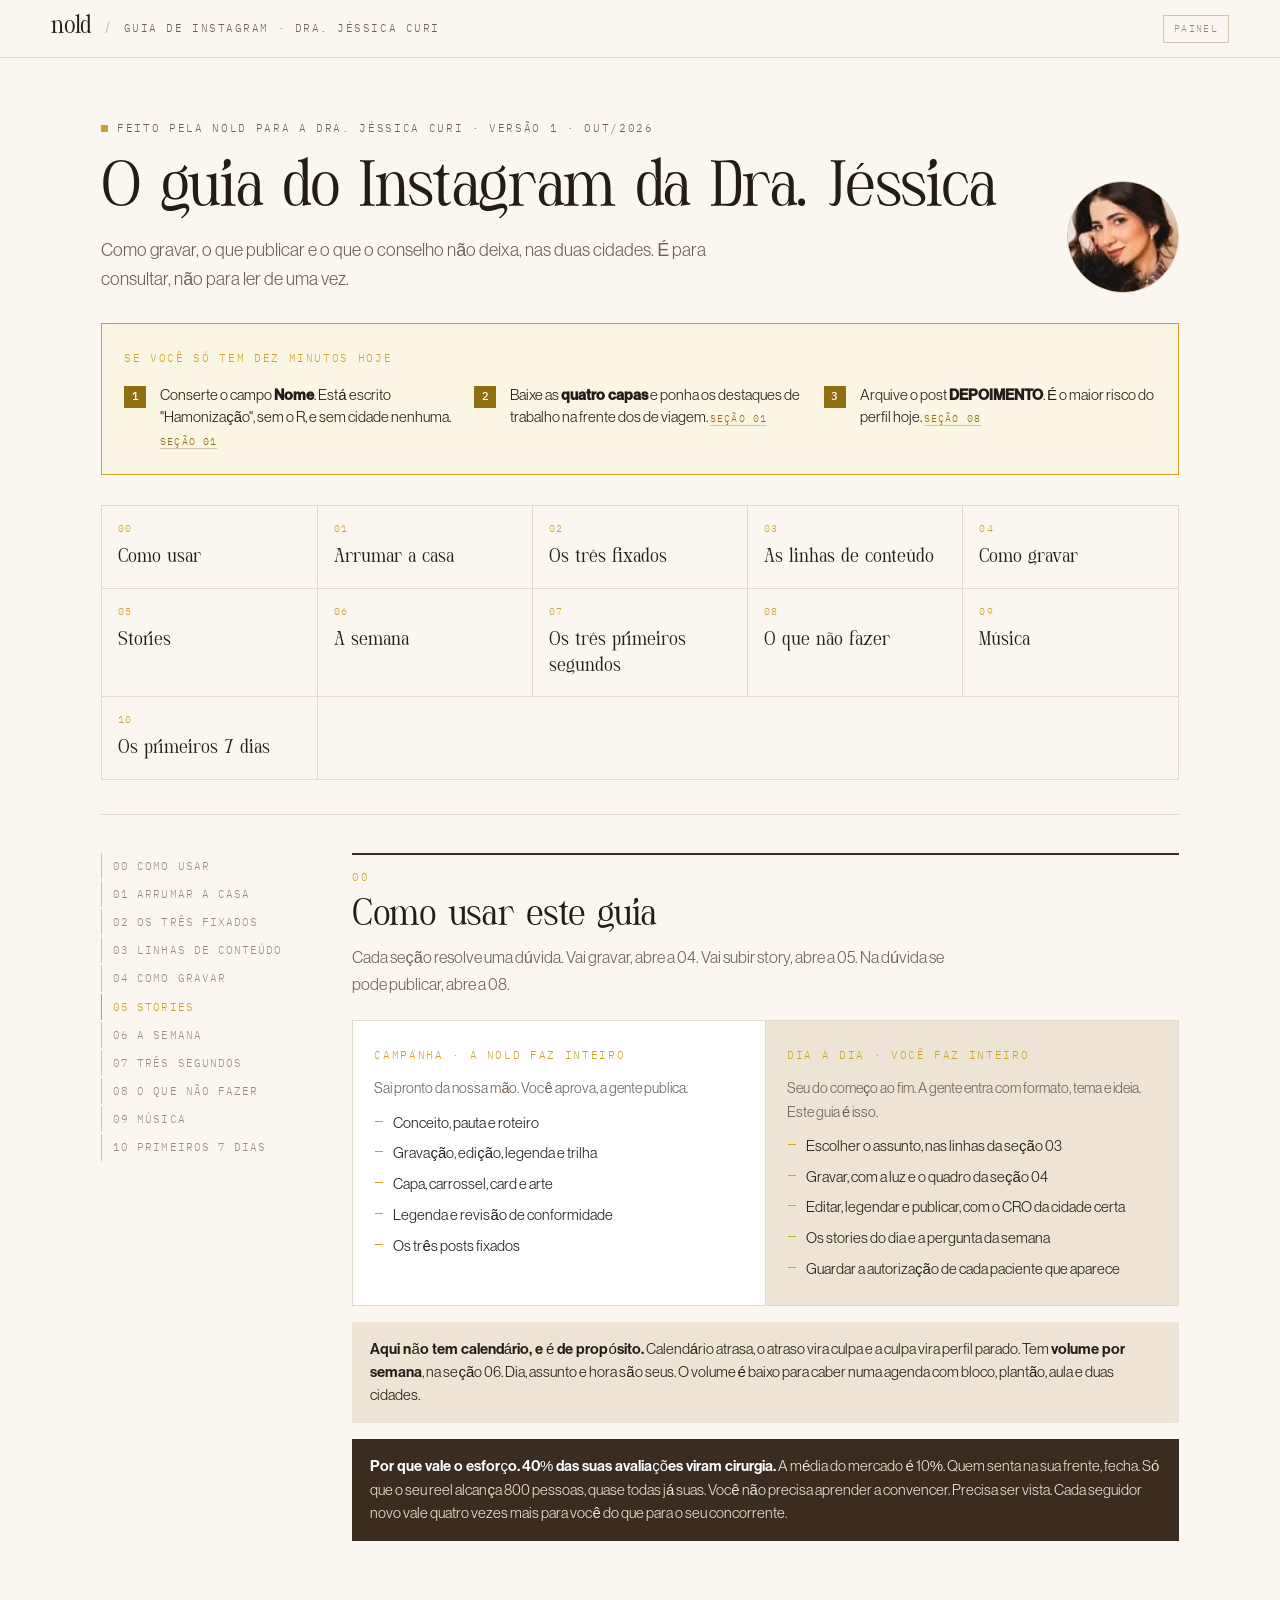
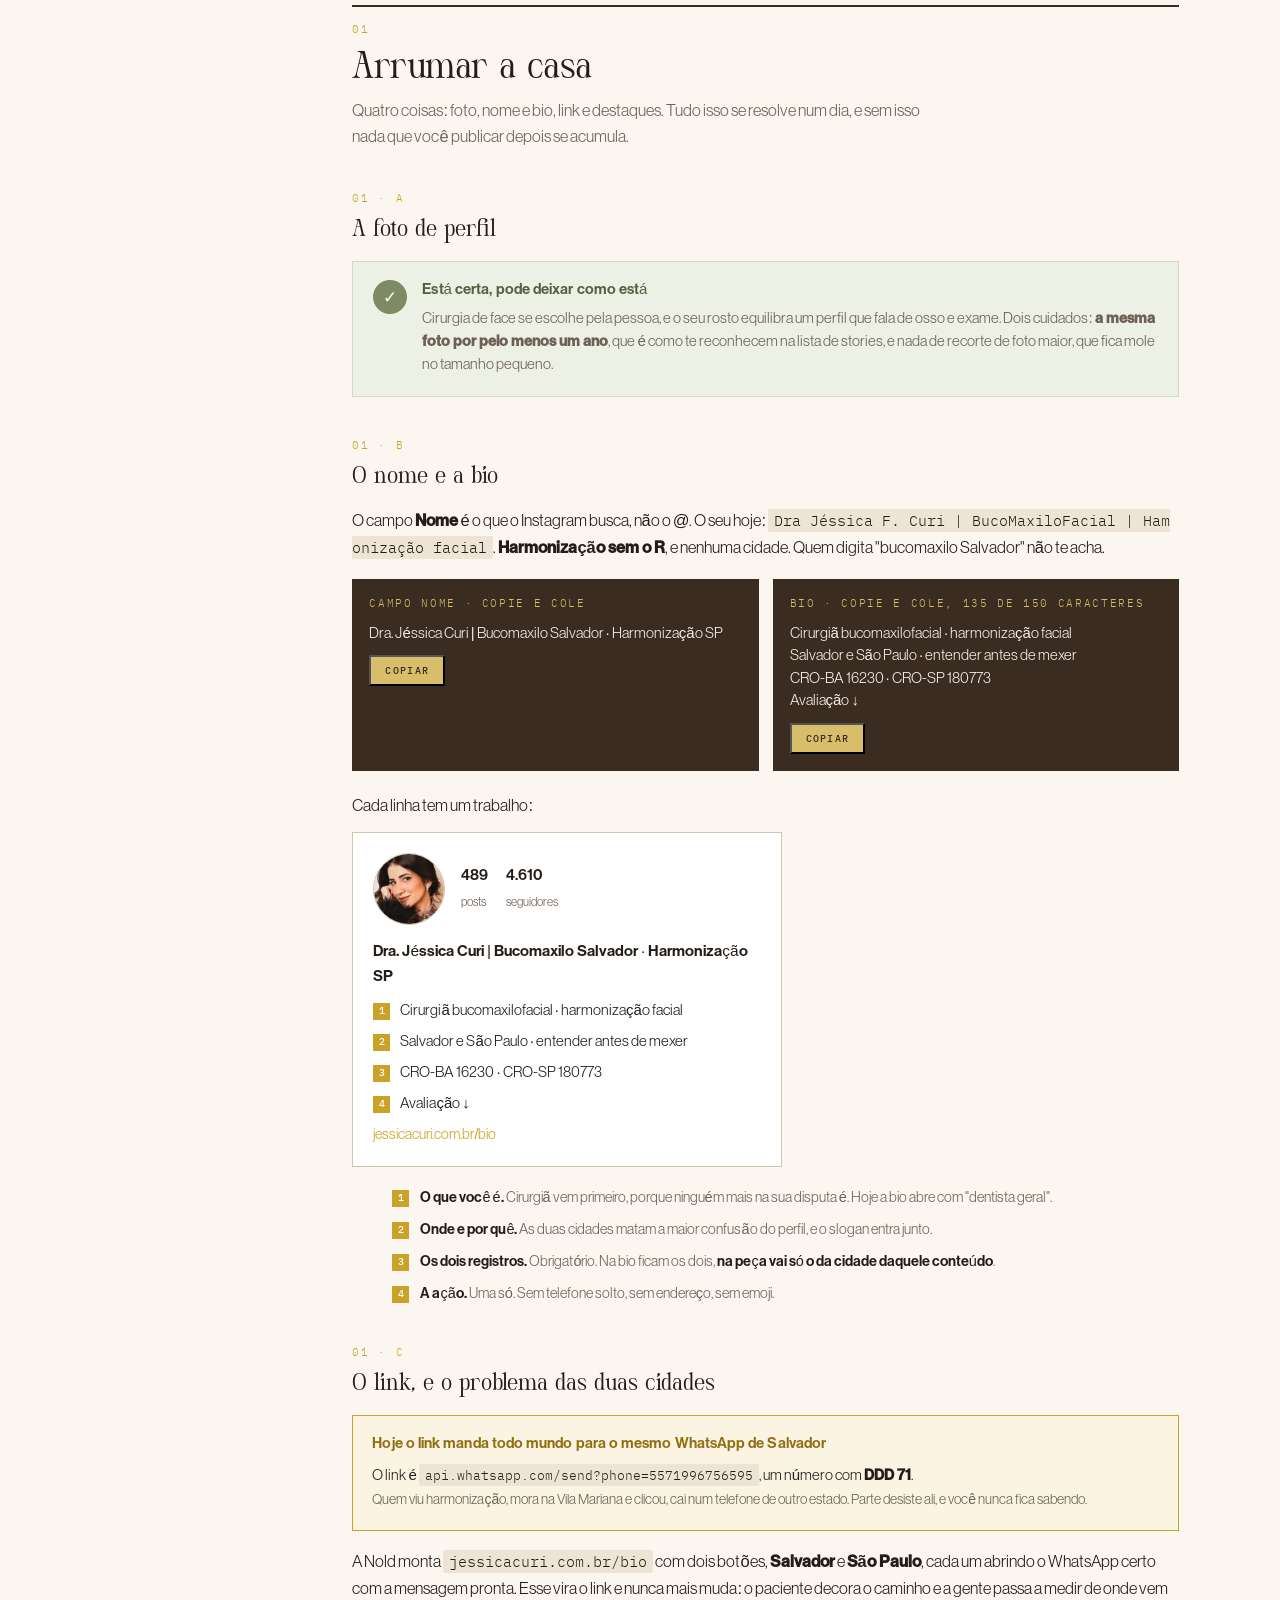
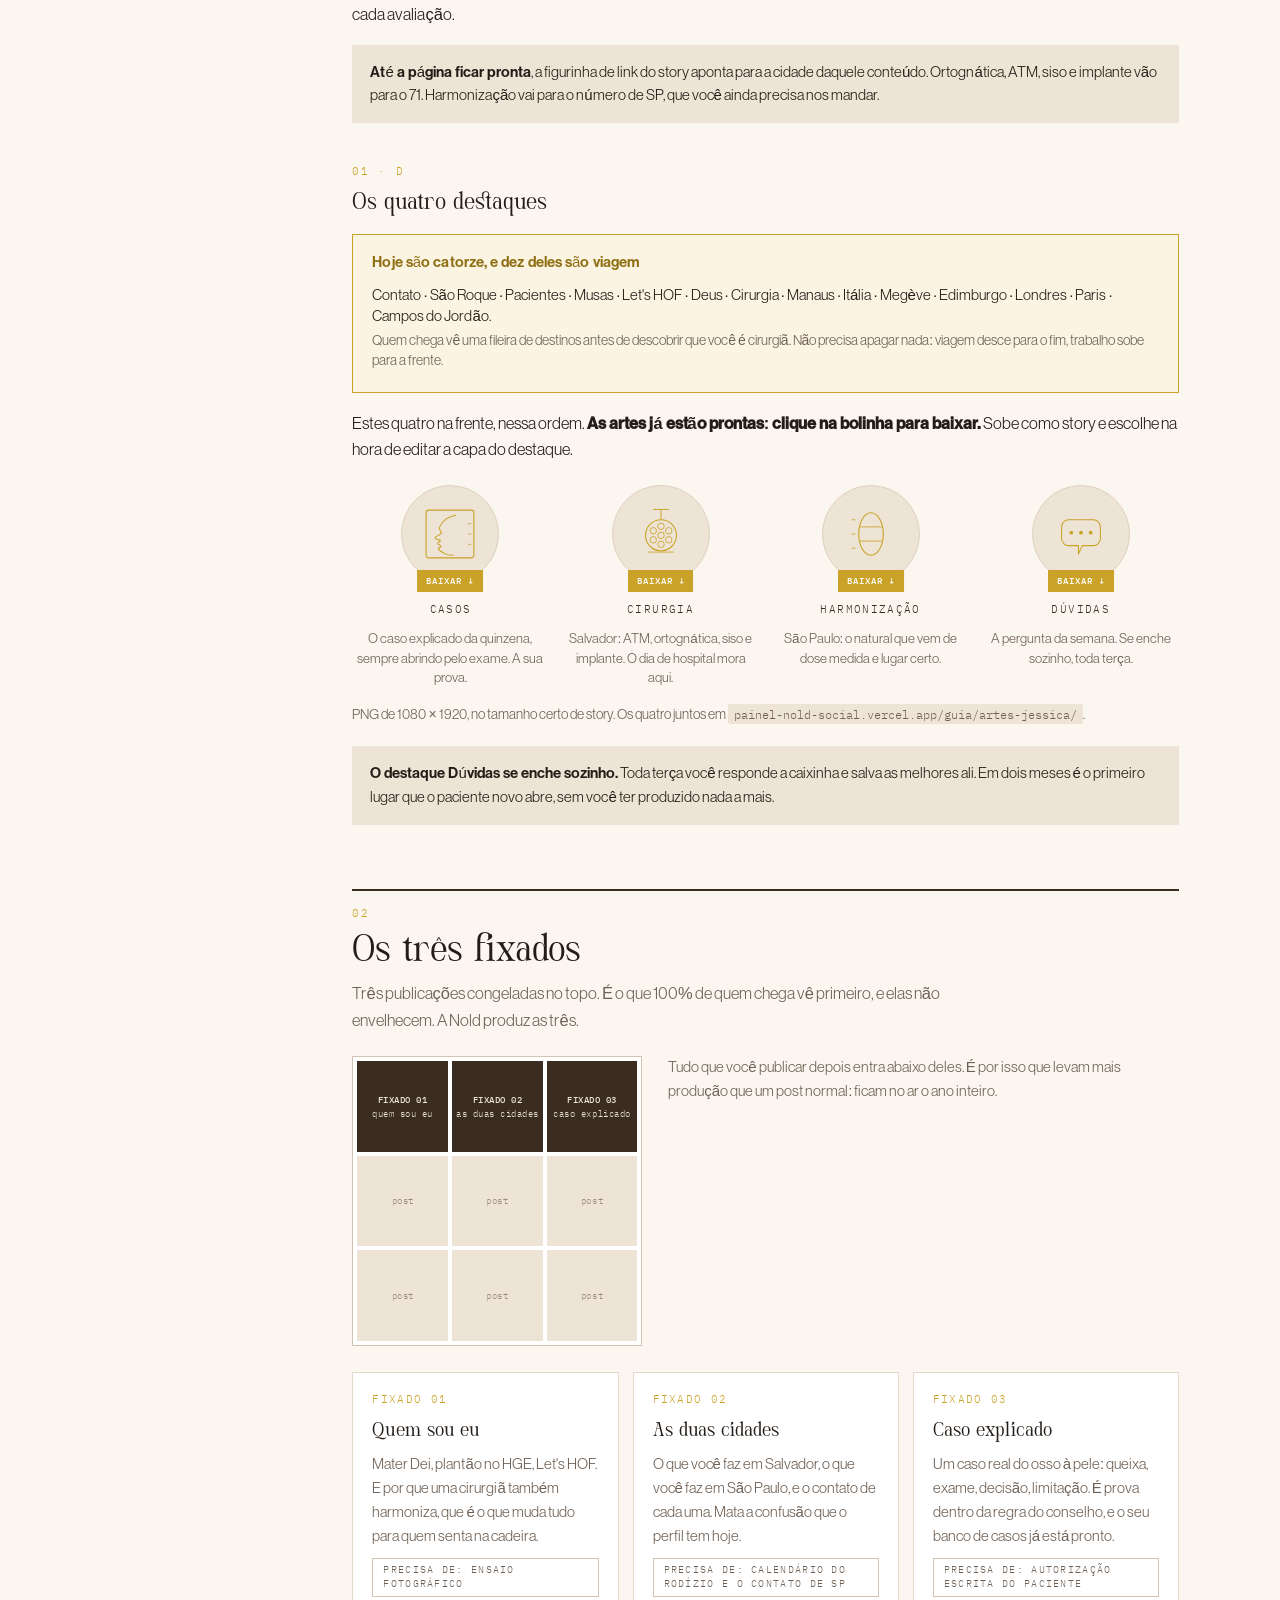
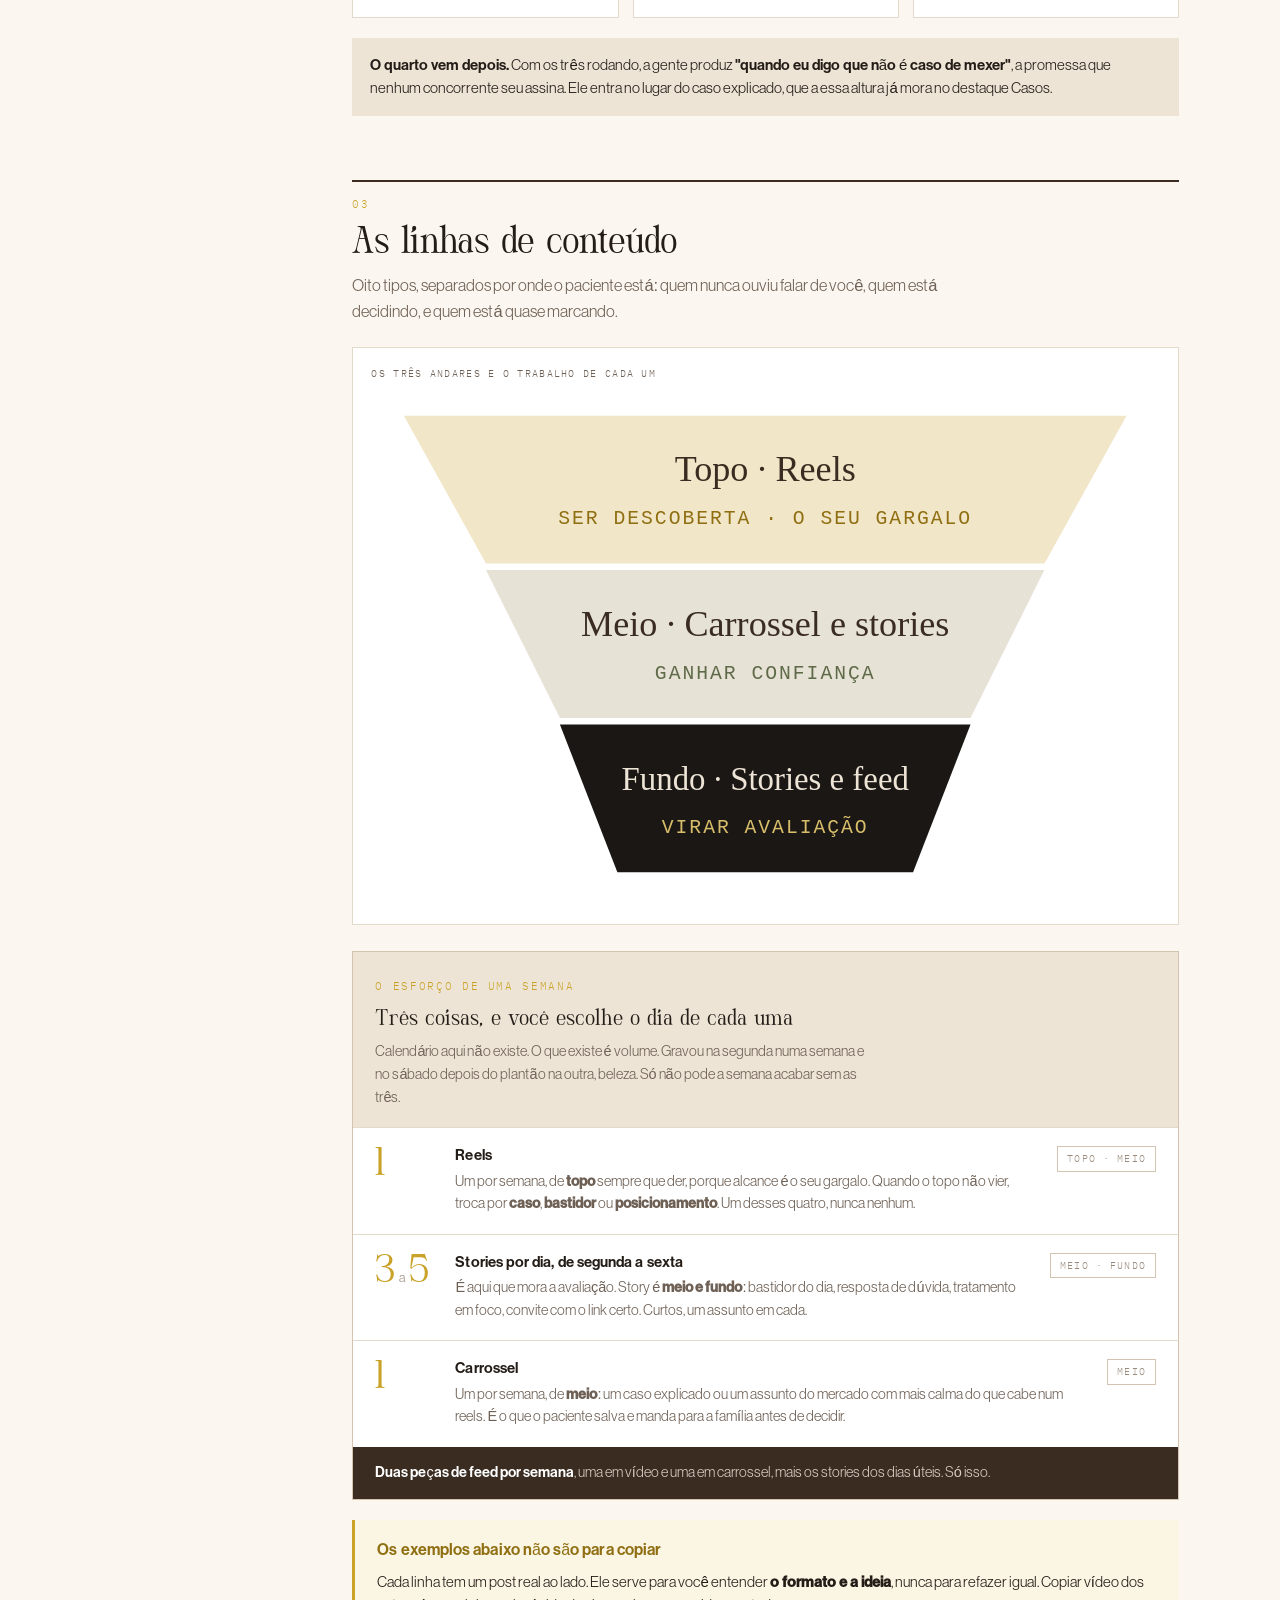
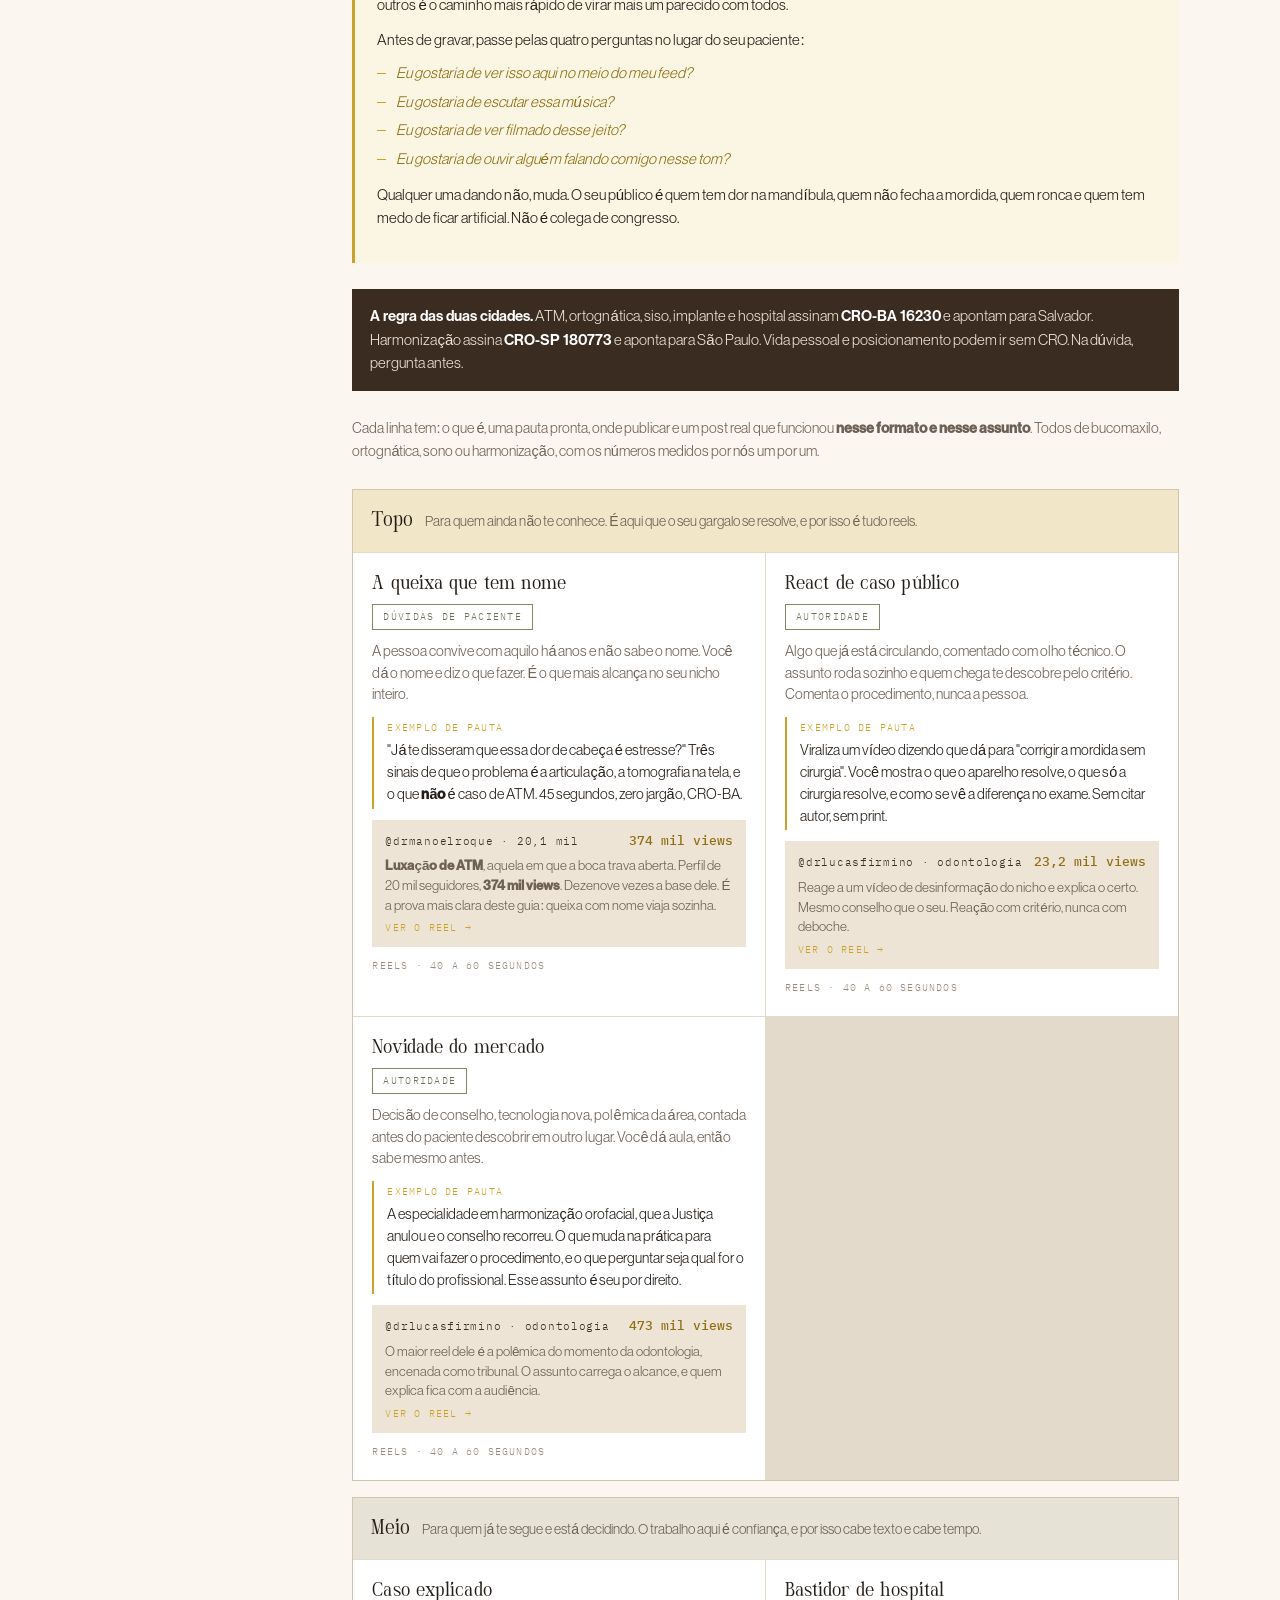
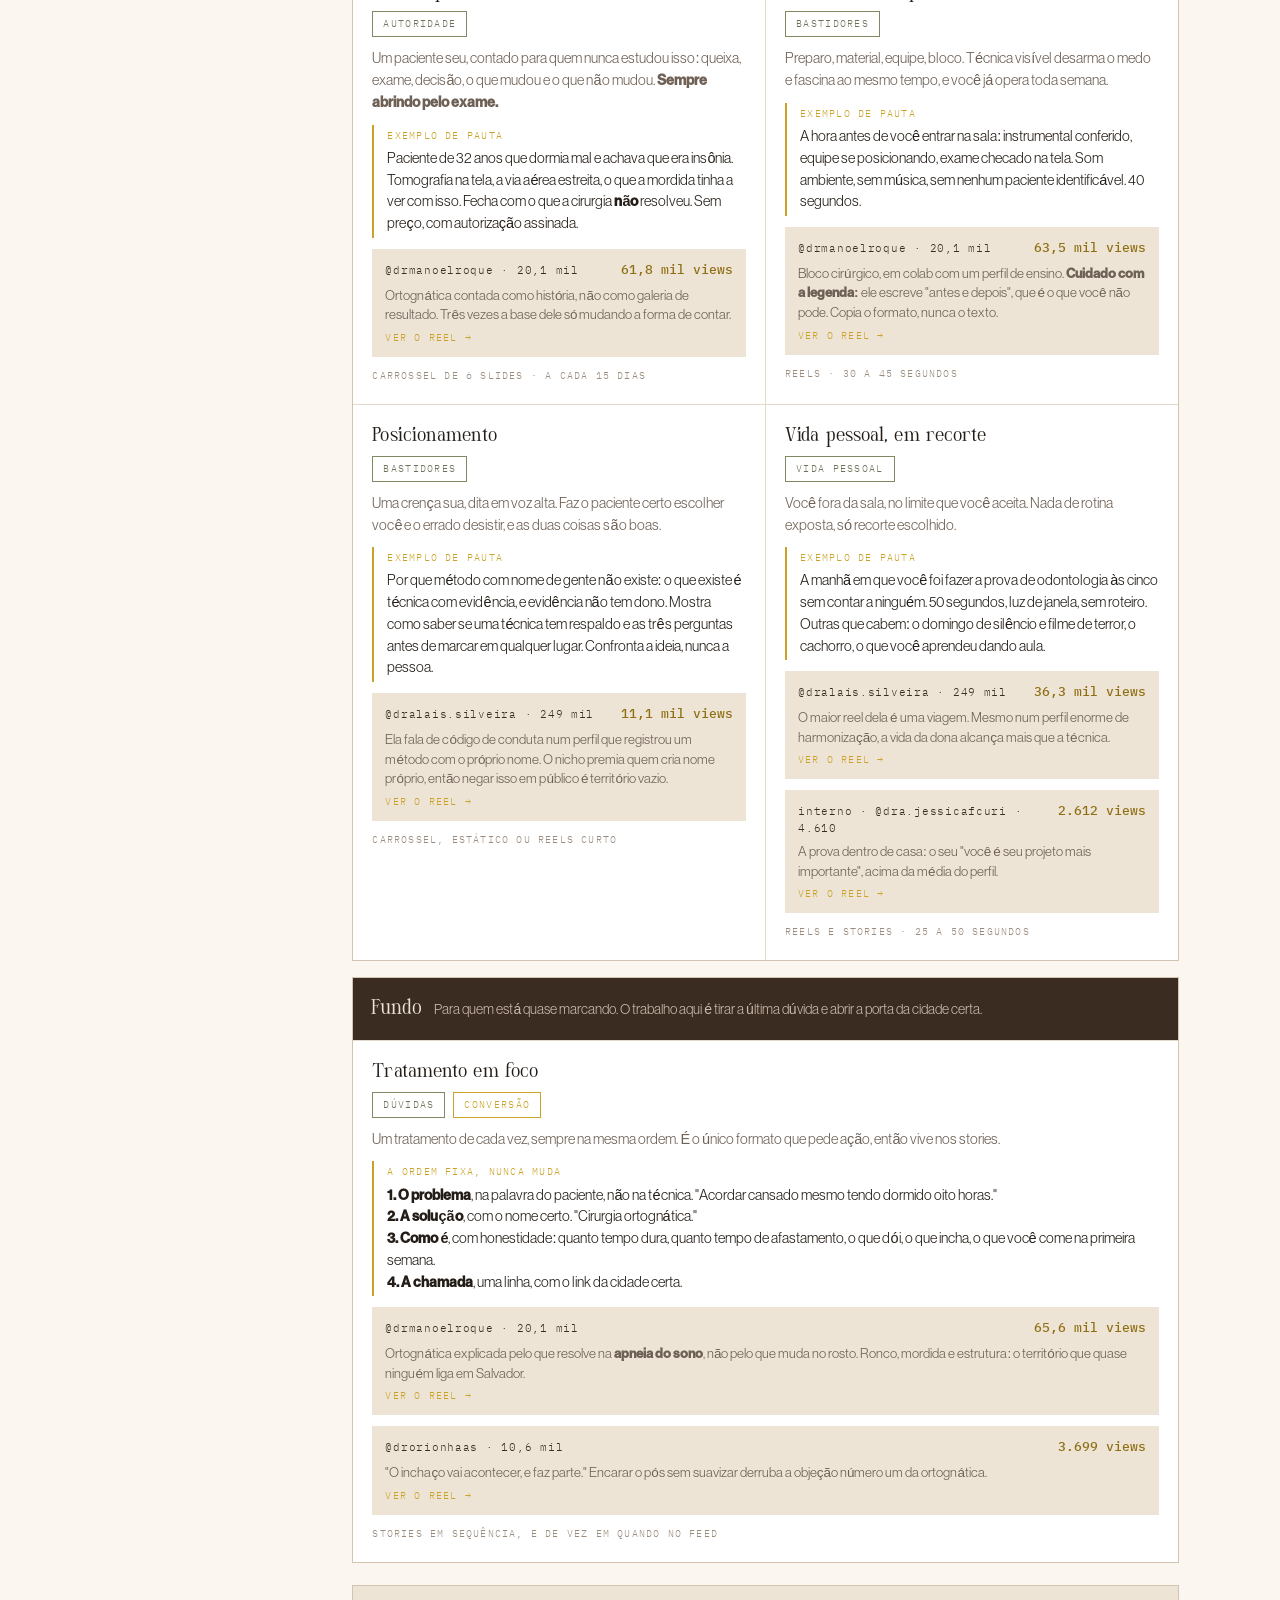
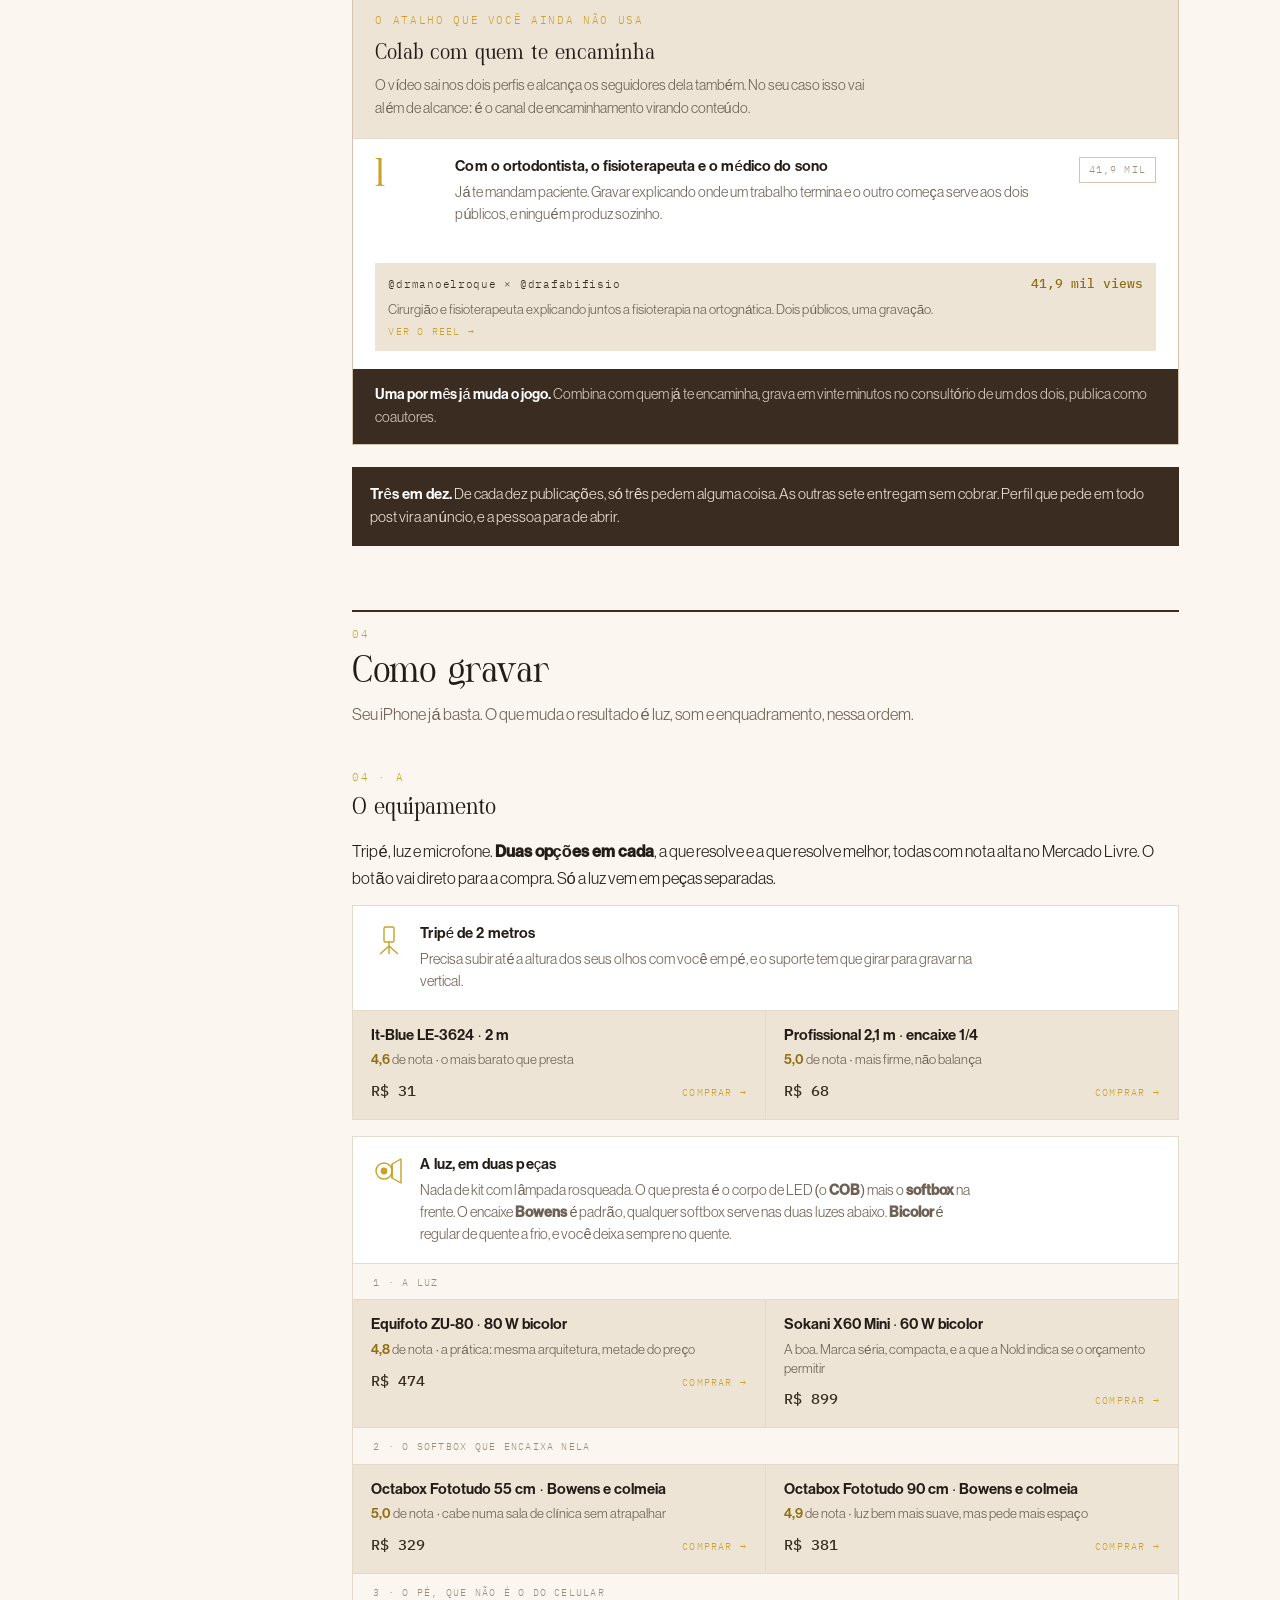
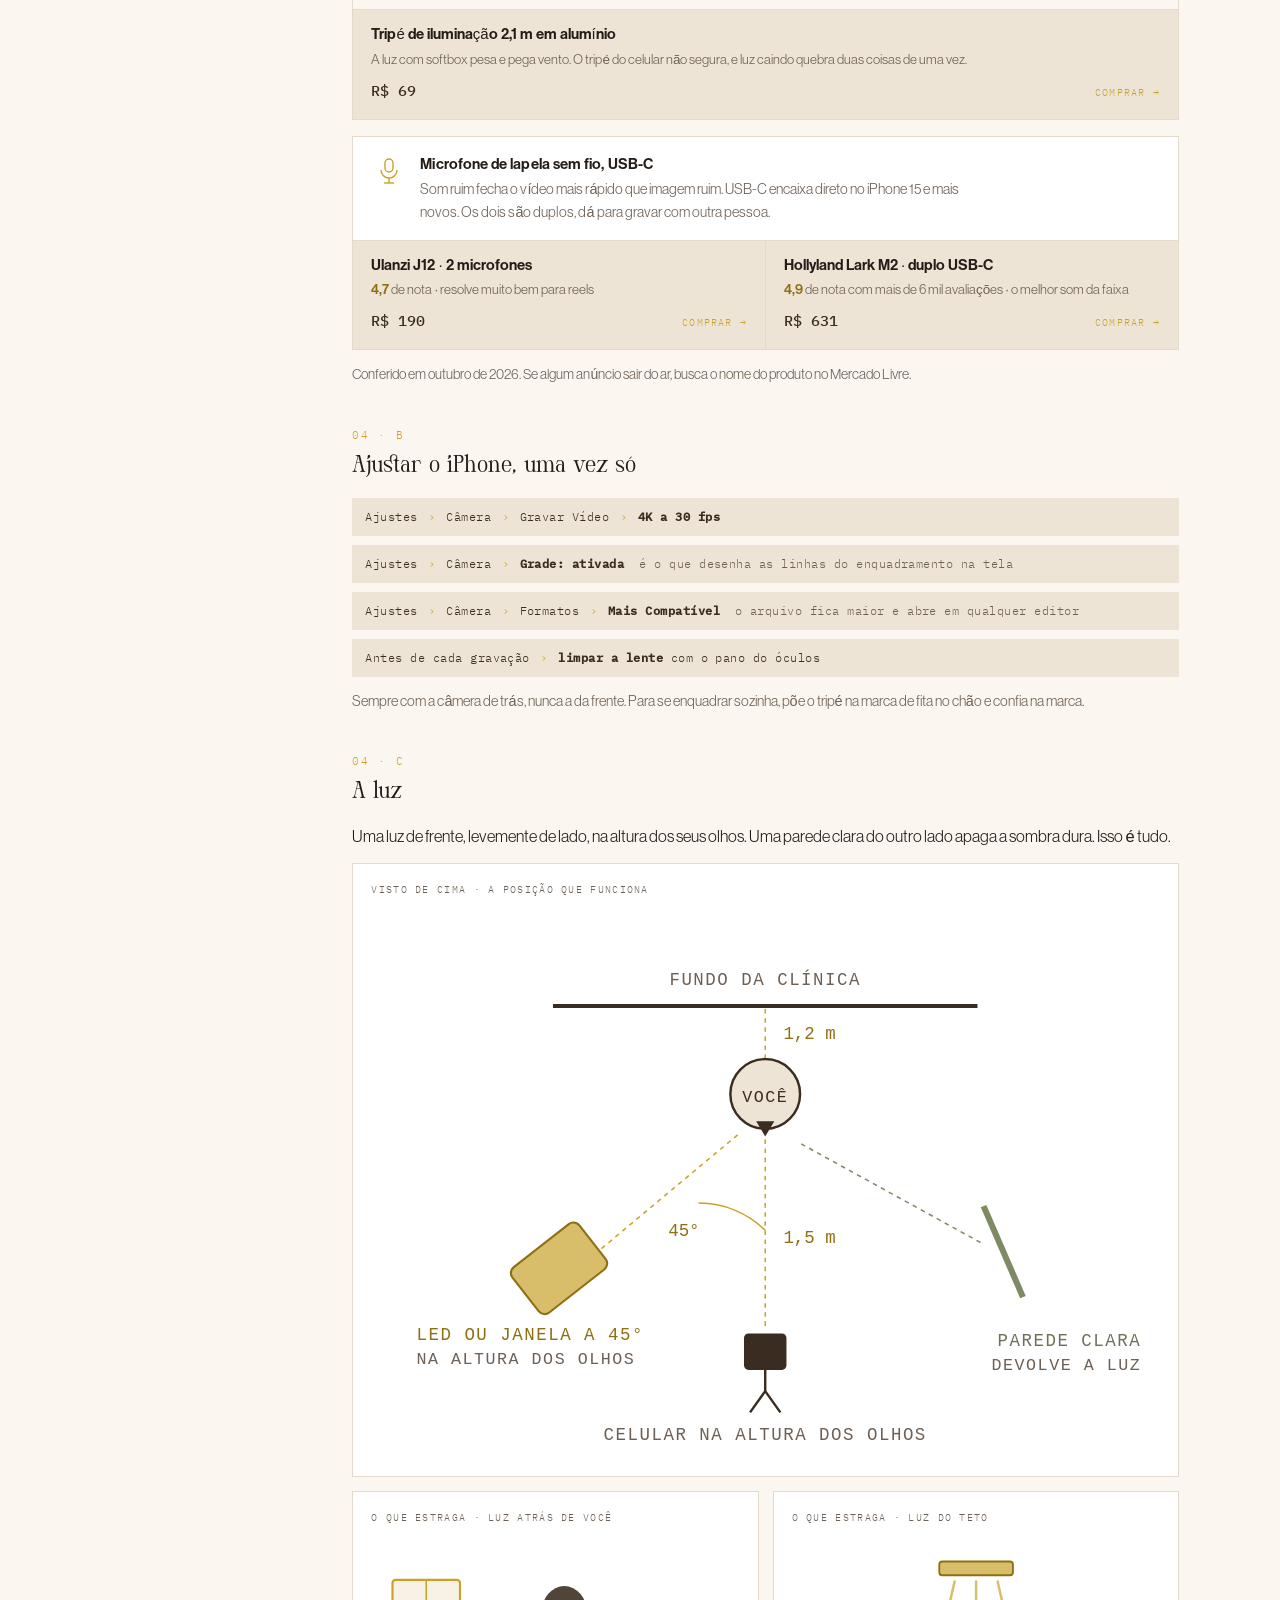
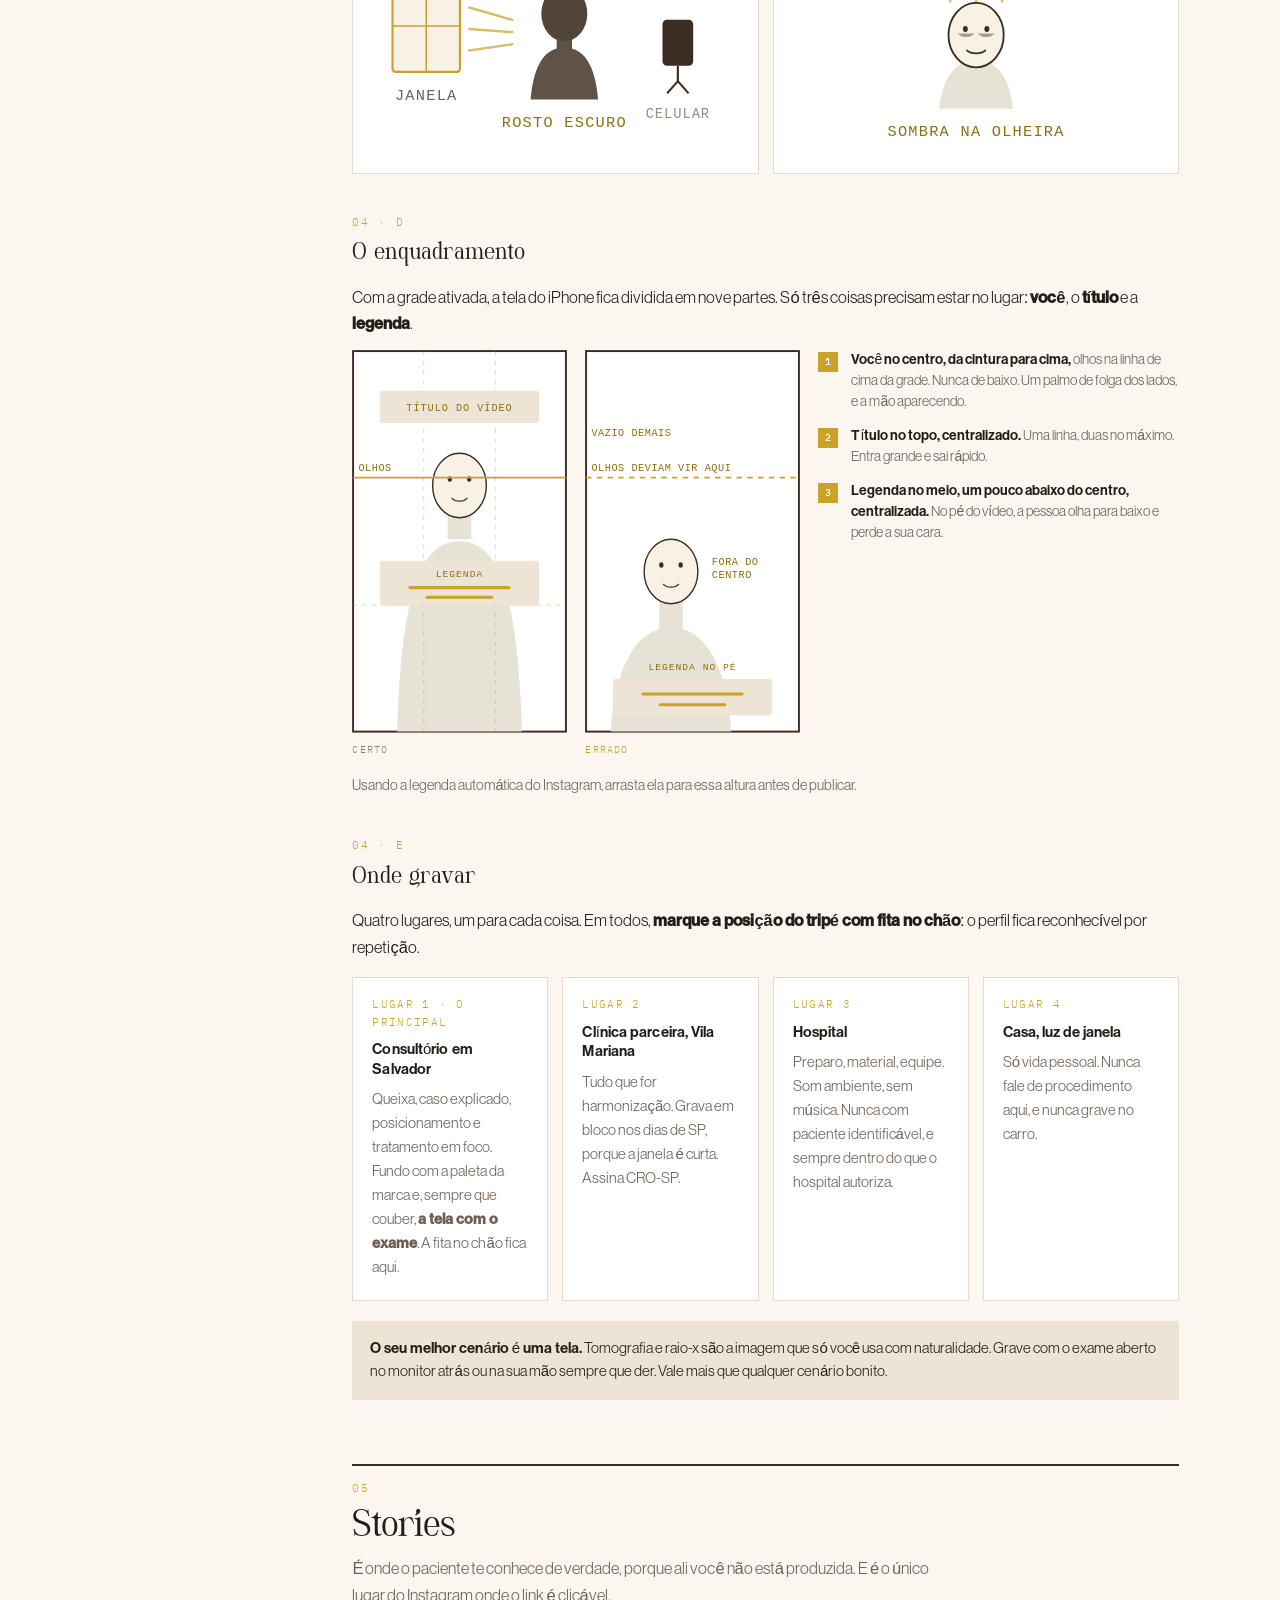
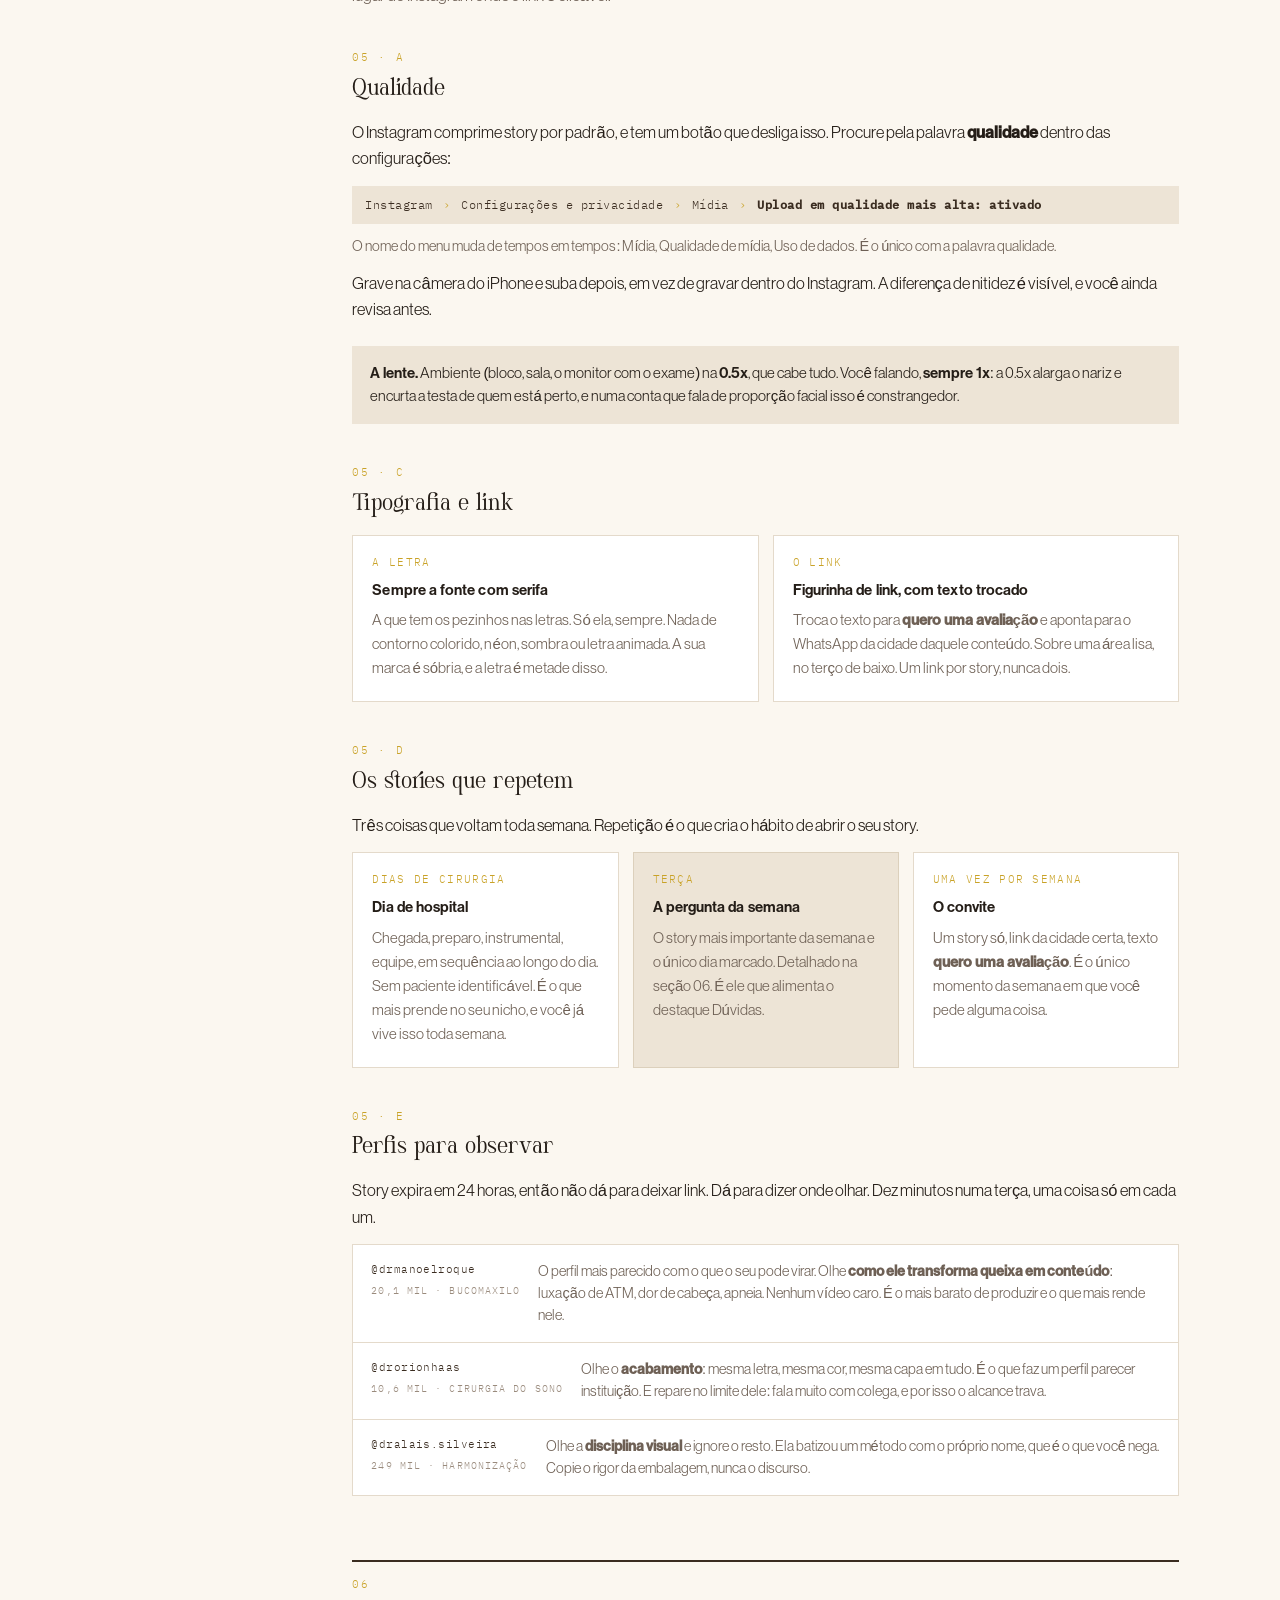
==== commit 4a238a45: "Passada de copy no guia da Jéssica: mais curto e mais direto Texto corrido caiu de 7.124 para 5.757 " ====
--- a/guia/jessica.html
+++ b/guia/jessica.html
@@ -78,6 +78,16 @@
 .hav{width:112px;height:112px;border-radius:50%;object-fit:cover;border:1px solid var(--line-2);flex:none}
 
 /* ---------- índice ---------- */
+/* arranque */
+.arranque{border:1px solid var(--terra);background:#FBF5E4;padding:20px 22px 22px;margin:30px 0 0}
+.ar3{display:grid;grid-template-columns:repeat(auto-fit,minmax(240px,1fr));gap:18px;margin-top:14px}
+.ar3>div{display:grid;grid-template-columns:24px 1fr;gap:12px;align-items:start}
+.ar3 .arn{font-family:var(--mono);font-weight:500;font-size:11px;color:#fff;background:var(--terra-d);
+  width:22px;height:22px;display:grid;place-items:center;margin-top:1px}
+.ar3 p{font-size:15px;line-height:1.5;margin:0}
+.ar3 a{font-family:var(--mono);font-size:9.5px;letter-spacing:.12em;text-transform:uppercase;
+  color:var(--terra-d);white-space:nowrap;border-bottom:1px solid var(--line-2)}
+
 .toc{display:grid;grid-template-columns:repeat(auto-fill,minmax(188px,1fr));gap:1px;
   border:1px solid var(--line);margin:30px 0 0}
 .toc a{background:var(--paper);padding:15px 16px 17px;display:block;min-width:0;
@@ -411,10 +421,22 @@
       <div>
         <span class="mono mark">Feito pela Nold para a Dra. Jéssica Curi · versão 1 · out/2026</span>
         <h1>O guia do Instagram da Dra. Jéssica</h1>
-        <p class="lead">Tudo o que você precisa para gravar, publicar e manter o perfil
-        funcionando nas duas cidades. É para consultar, não para ler de uma vez.</p>
+        <p class="lead">Como gravar, o que publicar e o que o conselho não deixa, nas duas
+        cidades. É para consultar, não para ler de uma vez.</p>
       </div>
       <img class="hav" src="../img/jessica/avatar.webp" alt="Dra. Jéssica Curi">
+    </div>
+
+    <div class="arranque">
+      <span class="mono t">Se você só tem dez minutos hoje</span>
+      <div class="ar3">
+        <div><span class="arn">1</span><p>Conserte o campo <b>Nome</b>. Está escrito
+          "Hamonização", sem o R, e sem cidade nenhuma. <a href="#s1">seção 01</a></p></div>
+        <div><span class="arn">2</span><p>Baixe as <b>quatro capas</b> e ponha os destaques
+          de trabalho na frente dos de viagem. <a href="#s1">seção 01</a></p></div>
+        <div><span class="arn">3</span><p>Arquive o post <b>DEPOIMENTO</b>. É o maior risco
+          do perfil hoje. <a href="#s8">seção 08</a></p></div>
+      </div>
     </div>
 
     <nav class="toc">
@@ -453,55 +475,50 @@
         <div class="bhead">
           <span class="n">00</span>
           <h2>Como usar este guia</h2>
-          <p>Cada seção resolve uma dúvida. Quando você for gravar, abra a 04. Quando for
-          subir story, abra a 05. Quando bater dúvida se pode publicar, abra a 08.</p>
+          <p>Cada seção resolve uma dúvida. Vai gravar, abre a 04. Vai subir story, abre
+          a 05. Na dúvida se pode publicar, abre a 08.</p>
         </div>
 
         <div class="split">
           <div>
             <span class="mono t">Campanha · a Nold faz inteiro</span>
-            <p style="font-size:14.5px;color:var(--gray);margin:10px 0 0">Tudo que faz parte
-            de uma campanha no ar sai pronto da nossa mão. Você só aprova e a gente publica.</p>
+            <p style="font-size:14.5px;color:var(--gray);margin:10px 0 0">Sai pronto da
+            nossa mão. Você aprova, a gente publica.</p>
             <ul>
               <li>Conceito, pauta e roteiro</li>
-              <li>Gravação, com a nossa equipe</li>
-              <li>Edição, corte, legenda e trilha</li>
+              <li>Gravação, edição, legenda e trilha</li>
               <li>Capa, carrossel, card e arte</li>
-              <li>Legenda da publicação e revisão de conformidade</li>
-              <li>Os três posts fixados do topo do perfil</li>
+              <li>Legenda e revisão de conformidade</li>
+              <li>Os três posts fixados</li>
             </ul>
           </div>
           <div class="them">
             <span class="mono t">Dia a dia · você faz inteiro</span>
-            <p style="font-size:14.5px;color:var(--gray);margin:10px 0 0">O conteúdo que
-            nasce da sua cabeça é seu do começo ao fim. A gente entra só com formato, tema e
-            ideia, e este guia é isso.</p>
+            <p style="font-size:14.5px;color:var(--gray);margin:10px 0 0">Seu do começo ao
+            fim. A gente entra com formato, tema e ideia. Este guia é isso.</p>
             <ul>
-              <li>Decidir o assunto, dentro das linhas da seção 03</li>
-              <li>Gravar, com o enquadramento e a luz da seção 04</li>
-              <li>Editar e legendar, inclusive com a legenda automática do Instagram</li>
-              <li>Escrever e publicar, com o CRO da cidade certa</li>
-              <li>Subir os stories do dia e responder a pergunta da semana</li>
-              <li>Guardar a autorização escrita de cada paciente que aparece</li>
+              <li>Escolher o assunto, nas linhas da seção 03</li>
+              <li>Gravar, com a luz e o quadro da seção 04</li>
+              <li>Editar, legendar e publicar, com o CRO da cidade certa</li>
+              <li>Os stories do dia e a pergunta da semana</li>
+              <li>Guardar a autorização de cada paciente que aparece</li>
             </ul>
           </div>
         </div>
 
         <div class="note" style="margin-top:16px">
-          <b>Não existe calendário aqui, e é de propósito.</b> Calendário de conteúdo sempre
-          acaba atrasado, e aí o atraso vira culpa e a culpa vira perfil parado. O que existe
-          é um <b>volume por semana</b>, na seção 06. Você escolhe o dia, o assunto e a hora.
-          O volume é baixo de propósito, para caber numa agenda que tem bloco cirúrgico,
+          <b>Aqui não tem calendário, e é de propósito.</b> Calendário atrasa, o atraso
+          vira culpa e a culpa vira perfil parado. Tem <b>volume por semana</b>, na seção 06.
+          Dia, assunto e hora são seus. O volume é baixo para caber numa agenda com bloco,
           plantão, aula e duas cidades.
         </div>
 
         <div class="note dark" style="margin-top:16px">
-          <b>Por que vale tanto a pena para você.</b> Cerca de <b>40% das suas avaliações
-          viram cirurgia</b>, quatro vezes a média do mercado. Quem conversa com você fecha.
-          Só que os seus reels alcançam de 600 a 1.000 pessoas, que é mais ou menos 20% de
-          quem já te segue. O seu gargalo não é convencer, é <b>ser vista</b>. Cada pessoa
-          nova que chega aqui vale mais no seu caso do que valeria em qualquer outro perfil
-          deste guia.
+          <b>Por que vale o esforço.</b> <b>40% das suas avaliações viram cirurgia.</b>
+          A média do mercado é 10%. Quem senta na sua frente, fecha. Só que o seu reel
+          alcança 800 pessoas, quase todas já suas. Você não precisa aprender a convencer.
+          Precisa ser vista. Cada seguidor novo vale quatro vezes mais para você do que
+          para o seu concorrente.
         </div>
       </section>
 
@@ -510,9 +527,8 @@
         <div class="bhead">
           <span class="n">01</span>
           <h2>Arrumar a casa</h2>
-          <p>Antes de produzir conteúdo novo, o perfil precisa estar legível para quem chega
-          pela primeira vez, e precisa deixar claro que você atende em duas cidades. São
-          quatro coisas: foto, nome e bio, link e destaques.</p>
+          <p>Quatro coisas: foto, nome e bio, link e destaques. Tudo isso se resolve num
+          dia, e sem isso nada que você publicar depois se acumula.</p>
         </div>
 
         <!-- foto -->
@@ -521,21 +537,19 @@
           <span class="ok">✓</span>
           <div>
             <h4>Está certa, pode deixar como está</h4>
-            <p>A foto do seu rosto é o que a gente quer ali. Cirurgia de face se escolhe pela
-            pessoa, e o rosto humaniza um perfil que, de resto, fala de osso, exame e
-            técnica. Só dois cuidados: <b>a mesma foto por pelo menos um ano</b>, porque é
-            assim que o paciente te reconhece na lista de stories, e nada de foto cortada de
-            uma foto maior, que fica mole no tamanho pequeno.</p>
+            <p>Cirurgia de face se escolhe pela pessoa, e o seu rosto equilibra um perfil
+            que fala de osso e exame. Dois cuidados: <b>a mesma foto por pelo menos um
+            ano</b>, que é como te reconhecem na lista de stories, e nada de recorte de foto
+            maior, que fica mole no tamanho pequeno.</p>
           </div>
         </div>
 
         <!-- bio -->
         <div class="sub"><span class="mono t">01 · b</span><h3>O nome e a bio</h3></div>
-        <p>O campo <b>Nome</b> é o que o Instagram usa na busca, e não o @. Hoje o seu diz
-        <code>Dra Jéssica F. Curi | BucoMaxiloFacial | Hamonização facial</code>, com
-        <b>Harmonização escrito sem o R</b> e sem nenhuma cidade. Quem procura "bucomaxilo
-        Salvador" não te encontra. A bio tem 150 caracteres e cinco trabalhos: dizer o que
-        você é, onde atende, por que vale a pena, o registro que o conselho exige, e a ação.</p>
+        <p>O campo <b>Nome</b> é o que o Instagram busca, não o @. O seu hoje:
+        <code>Dra Jéssica F. Curi | BucoMaxiloFacial | Hamonização facial</code>.
+        <b>Harmonização sem o R</b>, e nenhuma cidade. Quem digita "bucomaxilo Salvador"
+        não te acha.</p>
 
         <div class="copyrow">
           <div class="copybox">
@@ -553,8 +567,7 @@
           </div>
         </div>
 
-        <p style="margin-top:22px">É isso que o paciente vê, com cada linha fazendo um
-        trabalho:</p>
+        <p style="margin-top:22px">Cada linha tem um trabalho:</p>
 
         <div class="mock">
           <div class="mh">
@@ -574,16 +587,13 @@
 
         <ol class="annot">
           <li><span class="bn">1</span><span><b>O que você é.</b> Cirurgiã vem primeiro,
-          porque é o que ninguém mais na disputa tem. Hoje a sua bio abre com "dentista
-          geral", que é verdade e é o que menos te diferencia.</span></li>
-          <li><span class="bn">2</span><span><b>Onde e por quê.</b> As duas cidades resolvem
-          a maior confusão do perfil, e o slogan da marca entra junto. "Entender antes de
-          mexer" é a frase que a Nold vai repetir o ano inteiro.</span></li>
-          <li><span class="bn">3</span><span><b>Os dois registros.</b> O conselho exige o
-          número em peça de divulgação, e você atende em dois estados. Os dois ficam na bio;
-          <b>na peça, vai só o da cidade daquele conteúdo</b>.</span></li>
-          <li><span class="bn">4</span><span><b>A ação.</b> Uma só, apontando para o link.
-          Sem telefone solto, sem endereço, sem emoji.</span></li>
+          porque ninguém mais na sua disputa é. Hoje a bio abre com "dentista geral".</span></li>
+          <li><span class="bn">2</span><span><b>Onde e por quê.</b> As duas cidades matam
+          a maior confusão do perfil, e o slogan entra junto.</span></li>
+          <li><span class="bn">3</span><span><b>Os dois registros.</b> Obrigatório. Na bio
+          ficam os dois, <b>na peça vai só o da cidade daquele conteúdo</b>.</span></li>
+          <li><span class="bn">4</span><span><b>A ação.</b> Uma só. Sem telefone solto,
+          sem endereço, sem emoji.</span></li>
         </ol>
 
         <!-- link -->
@@ -591,26 +601,20 @@
         <div class="live">
           <h4>Hoje o link manda todo mundo para o mesmo WhatsApp de Salvador</h4>
           <ul>
-            <li>O link da sua bio é <code>api.whatsapp.com/send?phone=5571996756595</code>,
-            que é um número com <b>DDD 71</b>.
-              <span>Quem viu um conteúdo de harmonização, mora na Vila Mariana e clicou,
-              cai num telefone de outro estado. Parte dessas pessoas desiste ali, e você
-              nunca fica sabendo.</span></li>
+            <li>O link é <code>api.whatsapp.com/send?phone=5571996756595</code>, um número
+            com <b>DDD 71</b>.
+              <span>Quem viu harmonização, mora na Vila Mariana e clicou, cai num telefone
+              de outro estado. Parte desiste ali, e você nunca fica sabendo.</span></li>
           </ul>
         </div>
-        <p style="margin-top:18px">A Nold vai montar uma página só sua em
-        <code>jessicacuri.com.br/bio</code>, com dois botões grandes: <b>Salvador</b> e
-        <b>São Paulo</b>. Cada um abre o WhatsApp certo, com a mensagem já escrita. O link
-        da bio passa a ser esse, e nunca mais muda.</p>
-        <p>Ele é fixo por dois motivos. O primeiro é memória: o paciente aprende que o
-        caminho é sempre o mesmo lugar. O segundo é medição: como a página é nossa, a gente
-        troca o que tem dentro dela sem trocar o link, e enxerga quantas pessoas chegaram de
-        cada publicação e de qual cidade.</p>
+        <p style="margin-top:18px">A Nold monta <code>jessicacuri.com.br/bio</code> com
+        dois botões, <b>Salvador</b> e <b>São Paulo</b>, cada um abrindo o WhatsApp certo
+        com a mensagem pronta. Esse vira o link e nunca mais muda: o paciente decora o
+        caminho e a gente passa a medir de onde vem cada avaliação.</p>
         <div class="note" style="margin-top:16px">
-          <b>Enquanto a página não fica pronta</b>, use a figurinha de link nos stories
-          apontando para o WhatsApp da cidade do conteúdo daquele dia. Conteúdo de
-          ortognática, ATM, siso ou implante vai para o 71. Conteúdo de harmonização vai para
-          o número de São Paulo, que a gente precisa que você confirme com a gente.
+          <b>Até a página ficar pronta</b>, a figurinha de link do story aponta para a
+          cidade daquele conteúdo. Ortognática, ATM, siso e implante vão para o 71.
+          Harmonização vai para o número de SP, que você ainda precisa nos mandar.
         </div>
 
         <!-- destaques -->
@@ -620,16 +624,15 @@
           <ul>
             <li>Contato · São Roque · Pacientes · Musas · Let's HOF · Deus · Cirurgia ·
             Manaus · Itália · Megève · Edimburgo · Londres · Paris · Campos do Jordão.
-              <span>Quem chega no perfil vê primeiro uma fileira de destinos de viagem e
-              depois descobre que você é cirurgiã. Os de viagem não precisam sumir: eles
-              descem para o fim da fila, e os quatro de trabalho sobem para a frente.</span></li>
+              <span>Quem chega vê uma fileira de destinos antes de descobrir que você é
+              cirurgiã. Não precisa apagar nada: viagem desce para o fim, trabalho sobe para
+              a frente.</span></li>
           </ul>
         </div>
 
-        <p style="margin-top:18px">Estes quatro vêm primeiro, nessa ordem, com capa
-        desenhada. <b>As artes já estão prontas aqui embaixo: clique na bolinha para
-        baixar.</b> Suba cada uma como story e escolha ela na hora de editar a capa do
-        destaque.</p>
+        <p style="margin-top:18px">Estes quatro na frente, nessa ordem. <b>As artes já
+        estão prontas: clique na bolinha para baixar.</b> Sobe como story e escolhe na hora
+        de editar a capa do destaque.</p>
 
         <div class="grid g4" style="margin-top:22px">
           <div class="hl">
@@ -698,15 +701,14 @@
           </div>
         </div>
 
-        <p class="muted" style="font-size:14px;margin-top:16px">Os arquivos são PNG de
-        1080 × 1920, no tamanho certo de story. Se preferir baixar tudo de uma vez, os quatro
-        estão em <code>painel-nold-social.vercel.app/guia/artes-jessica/</code>.</p>
+        <p class="muted" style="font-size:14px;margin-top:16px">PNG de 1080 × 1920, no
+        tamanho certo de story. Os quatro juntos em
+        <code>painel-nold-social.vercel.app/guia/artes-jessica/</code>.</p>
 
         <div class="note" style="margin-top:20px">
-          <b>O destaque Dúvidas se alimenta sozinho.</b> Toda terça você responde a caixinha
-          de perguntas. As melhores respostas vão para esse destaque no mesmo dia. Em dois
-          meses ele vira o lugar do perfil que o paciente novo abre primeiro, e você não
-          precisou produzir nada a mais para isso.
+          <b>O destaque Dúvidas se enche sozinho.</b> Toda terça você responde a caixinha
+          e salva as melhores ali. Em dois meses é o primeiro lugar que o paciente novo
+          abre, sem você ter produzido nada a mais.
         </div>
       </section>
 
@@ -715,9 +717,8 @@
         <div class="bhead">
           <span class="n">02</span>
           <h2>Os três fixados</h2>
-          <p>O Instagram deixa fixar três publicações no topo. Elas não envelhecem e são o
-          que 100% de quem chega no perfil vê primeiro. São o cartão de visita, e a Nold
-          produz as três.</p>
+          <p>Três publicações congeladas no topo. É o que 100% de quem chega vê primeiro,
+          e elas não envelhecem. A Nold produz as três.</p>
         </div>
 
         <div style="display:flex;gap:26px;flex-wrap:wrap;align-items:flex-start;margin-bottom:26px">
@@ -729,9 +730,8 @@
             <div>post</div><div>post</div><div>post</div>
           </div>
           <p class="muted" style="font-size:15px;flex:1 1 240px;min-width:0">
-            A linha de cima do seu feed fica congelada com esses três. Tudo o que você
-            publicar depois entra abaixo. É por isso que eles levam mais trabalho de produção
-            que um post normal: ficam no ar o ano inteiro.
+            Tudo que você publicar depois entra abaixo deles. É por isso que levam mais
+            produção que um post normal: ficam no ar o ano inteiro.
           </p>
         </div>
 
@@ -739,31 +739,30 @@
           <div class="card">
             <span class="mono t">Fixado 01</span>
             <h4 style="font-family:var(--serif);font-weight:400;font-size:20px">Quem sou eu</h4>
-            <p>A formação, o Mater Dei, o plantão no HGE, a Let's HOF. Por que uma cirurgiã
-            também harmoniza, e o que isso muda para quem senta na cadeira.</p>
+            <p>Mater Dei, plantão no HGE, Let's HOF. E por que uma cirurgiã também
+            harmoniza, que é o que muda tudo para quem senta na cadeira.</p>
             <span class="tag">Precisa de: ensaio fotográfico</span>
           </div>
           <div class="card">
             <span class="mono t">Fixado 02</span>
             <h4 style="font-family:var(--serif);font-weight:400;font-size:20px">As duas cidades</h4>
-            <p>O que você faz em Salvador e o que você faz em São Paulo, com o contato de
-            cada uma. É o post que mata a confusão que o perfil tem hoje.</p>
+            <p>O que você faz em Salvador, o que você faz em São Paulo, e o contato de
+            cada uma. Mata a confusão que o perfil tem hoje.</p>
             <span class="tag">Precisa de: calendário do rodízio e o contato de SP</span>
           </div>
           <div class="card">
             <span class="mono t">Fixado 03</span>
             <h4 style="font-family:var(--serif);font-weight:400;font-size:20px">Caso explicado</h4>
-            <p>Um caso real do osso à pele: a queixa, o exame, a decisão, a limitação. É a
-            prova dentro das regras do conselho, e o seu banco de casos já está pronto.</p>
+            <p>Um caso real do osso à pele: queixa, exame, decisão, limitação. É prova
+            dentro da regra do conselho, e o seu banco de casos já está pronto.</p>
             <span class="tag">Precisa de: autorização escrita do paciente</span>
           </div>
         </div>
 
         <div class="note" style="margin-top:20px">
-          <b>O quarto vem depois.</b> Quando os três estiverem rodando, a gente produz
-          <b>"quando eu digo que não é caso de mexer"</b>, que é a promessa que nenhum
-          concorrente seu assina. Esse entra no lugar do caso explicado, que a essa altura já
-          vai estar morando no destaque Casos.
+          <b>O quarto vem depois.</b> Com os três rodando, a gente produz <b>"quando eu
+          digo que não é caso de mexer"</b>, a promessa que nenhum concorrente seu assina.
+          Ele entra no lugar do caso explicado, que a essa altura já mora no destaque Casos.
         </div>
       </section>
 
@@ -772,9 +771,8 @@
         <div class="bhead">
           <span class="n">03</span>
           <h2>As linhas de conteúdo</h2>
-          <p>Oito tipos de conteúdo, organizados por onde o paciente está. Quem nunca ouviu
-          falar de você precisa de uma coisa. Quem já te segue e está pensando precisa de
-          outra. Quem está quase marcando precisa de uma terceira.</p>
+          <p>Oito tipos, separados por onde o paciente está: quem nunca ouviu falar de
+          você, quem está decidindo, e quem está quase marcando.</p>
         </div>
 
         <div class="dia" style="margin-bottom:26px">
@@ -796,18 +794,18 @@
           <div class="ehead">
             <span class="mono t">O esforço de uma semana</span>
             <h3>Três coisas, e você escolhe o dia de cada uma</h3>
-            <p>Não é calendário, é volume. Se numa semana você gravar na segunda e na outra
-            no sábado depois do plantão, tudo bem. O que não pode é a semana passar sem as três.</p>
+            <p>Calendário aqui não existe. O que existe é volume. Gravou na segunda numa
+            semana e no sábado depois do plantão na outra, beleza. Só não pode a semana
+            acabar sem as três.</p>
           </div>
           <div class="erows">
             <div class="erow">
               <span class="enum">1</span>
               <div class="etx">
                 <h4>Reels</h4>
-                <p>Um por semana, de preferência de <b>topo</b>, porque alcance é o seu
-                gargalo. Nas semanas em que o topo não vier, vale trocar por um reels de
-                <b>caso explicado</b>, de <b>bastidor</b> ou de <b>posicionamento</b>. Um
-                desses quatro, nunca nenhum.</p>
+                <p>Um por semana, de <b>topo</b> sempre que der, porque alcance é o seu
+                gargalo. Quando o topo não vier, troca por <b>caso</b>, <b>bastidor</b> ou
+                <b>posicionamento</b>. Um desses quatro, nunca nenhum.</p>
               </div>
               <span class="etag">topo · meio</span>
             </div>
@@ -815,8 +813,8 @@
               <span class="enum">3<span class="es">a</span>5</span>
               <div class="etx">
                 <h4>Stories por dia, de segunda a sexta</h4>
-                <p>É aqui que mora a avaliação. Story é <b>meio e fundo</b>: bastidor do dia,
-                resposta de dúvida, tratamento em foco, convite com o link da cidade certa.
+                <p>É aqui que mora a avaliação. Story é <b>meio e fundo</b>: bastidor do
+                dia, resposta de dúvida, tratamento em foco, convite com o link certo.
                 Curtos, um assunto em cada.</p>
               </div>
               <span class="etag">meio · fundo</span>
@@ -825,49 +823,47 @@
               <span class="enum">1</span>
               <div class="etx">
                 <h4>Carrossel</h4>
-                <p>Um por semana, de <b>meio</b>: um caso explicado, ou um assunto do mercado
-                destrinchado com mais calma do que cabe num reels. É o conteúdo que o
-                paciente salva e manda para o cônjuge antes de decidir.</p>
+                <p>Um por semana, de <b>meio</b>: um caso explicado ou um assunto do
+                mercado com mais calma do que cabe num reels. É o que o paciente salva e
+                manda para a família antes de decidir.</p>
               </div>
               <span class="etag">meio</span>
             </div>
           </div>
           <div class="efoot">
-            <b>Resumindo:</b> duas peças de feed por semana, uma em vídeo e uma em carrossel,
-            mais os stories dos dias úteis. Só isso.
+            <b>Duas peças de feed por semana</b>, uma em vídeo e uma em carrossel, mais os
+            stories dos dias úteis. Só isso.
           </div>
         </div>
 
         <div class="warn">
           <h4>Os exemplos abaixo não são para copiar</h4>
-          <p>Cada linha tem um post real do Instagram ao lado. Ele está ali para você
-          entender <b>o formato e a ideia</b>, nunca para refazer igual. Copiar o vídeo dos
-          outros é a maneira mais rápida de o seu perfil virar mais um parecido com todos.</p>
-          <p>Antes de gravar qualquer coisa, passe pelas quatro perguntas, se colocando no
-          lugar do seu paciente:</p>
+          <p>Cada linha tem um post real ao lado. Ele serve para você entender <b>o
+          formato e a ideia</b>, nunca para refazer igual. Copiar vídeo dos outros é o
+          caminho mais rápido de virar mais um parecido com todos.</p>
+          <p>Antes de gravar, passe pelas quatro perguntas no lugar do seu paciente:</p>
           <ul>
             <li>Eu gostaria de ver isso aqui no meio do meu feed?</li>
             <li>Eu gostaria de escutar essa música?</li>
             <li>Eu gostaria de ver filmado desse jeito?</li>
             <li>Eu gostaria de ouvir alguém falando comigo nesse tom?</li>
           </ul>
-          <p>O seu público é quem tem dor na mandíbula, quem não fecha a mordida, quem ronca,
-          e quem tem medo de ficar artificial. Não é colega de congresso.</p>
+          <p>Qualquer uma dando não, muda. O seu público é quem tem dor na mandíbula, quem
+          não fecha a mordida, quem ronca e quem tem medo de ficar artificial. Não é colega
+          de congresso.</p>
         </div>
 
         <div class="note dark" style="margin-bottom:26px">
-          <b>A regra das duas cidades, em uma linha.</b> Conteúdo de ATM, ortognática, siso,
-          implante e dia de hospital assina <b>CRO-BA 16230</b> e aponta para o WhatsApp de
-          Salvador. Conteúdo de harmonização assina <b>CRO-SP 180773</b> e aponta para São
-          Paulo. Conteúdo que não fala de procedimento nenhum, como vida pessoal e
-          posicionamento, pode ir sem CRO. Na dúvida, pergunte para a Nold antes.
-        </div>
-
-        <p class="muted" style="font-size:14.5px;margin-bottom:26px">Em cada linha abaixo
-        você tem o que é, um exemplo de pauta já escrito, onde publica, e um post real do
-        Instagram que funcionou <b>nesse formato e nesse assunto</b>. Todos são de cirurgia
-        bucomaxilofacial, ortognática, sono ou harmonização, e os números foram medidos por
-        nós um por um, direto no perfil de cada profissional.</p>
+          <b>A regra das duas cidades.</b> ATM, ortognática, siso, implante e hospital
+          assinam <b>CRO-BA 16230</b> e apontam para Salvador. Harmonização assina
+          <b>CRO-SP 180773</b> e aponta para São Paulo. Vida pessoal e posicionamento podem
+          ir sem CRO. Na dúvida, pergunta antes.
+        </div>
+
+        <p class="muted" style="font-size:14.5px;margin-bottom:26px">Cada linha tem: o que
+        é, uma pauta pronta, onde publicar e um post real que funcionou <b>nesse formato e
+        nesse assunto</b>. Todos de bucomaxilo, ortognática, sono ou harmonização, com os
+        números medidos por nós um por um.</p>
 
         <!-- TOPO -->
         <div class="stage topo">
@@ -883,23 +879,19 @@
                 <h4>A queixa que tem nome</h4>
                 <div class="row"><span class="tag sv">Dúvidas de paciente</span></div>
               </div>
-              <p class="wh">A pessoa sente uma coisa há anos e não sabe como se chama. Você
-              dá o nome, mostra onde fica e diz o que fazer. É o conteúdo que mais alcança no
-              seu nicho inteiro, porque alguém digitou exatamente aquilo no Google na semana
-              passada.</p>
+              <p class="wh">A pessoa convive com aquilo há anos e não sabe o nome. Você dá
+              o nome e diz o que fazer. É o que mais alcança no seu nicho inteiro.</p>
               <div class="pauta">
                 <span class="k">Exemplo de pauta</span>
-                <p>"Já te disseram que a sua dor de cabeça é estresse?" Você lista os três
-                sinais de que o problema é a articulação, mostra a tomografia na tela e diz o
-                que não é caso de ATM. Quarenta e cinco segundos, linguagem de paciente, zero
-                jargão. CRO-BA.</p>
+                <p>"Já te disseram que essa dor de cabeça é estresse?" Três sinais de que
+                o problema é a articulação, a tomografia na tela, e o que <b>não</b> é caso
+                de ATM. 45 segundos, zero jargão, CRO-BA.</p>
               </div>
               <div class="ex">
                 <div class="hd"><span class="at">@drmanoelroque · 20,1 mil</span><span class="vw">374 mil views</span></div>
-                <span class="wy">Ele explica a <b>luxação da ATM</b>, aquela em que a pessoa
-                fica com a boca travada aberta, e diz o que fazer. Num perfil de 20 mil
-                seguidores, esse reel fez <b>374 mil views</b>, quase dezenove vezes a base.
-                É a prova mais clara deste guia: a queixa com nome viaja sozinha.</span>
+                <span class="wy"><b>Luxação de ATM</b>, aquela em que a boca trava aberta.
+                Perfil de 20 mil seguidores, <b>374 mil views</b>. Dezenove vezes a base
+                dele. É a prova mais clara deste guia: queixa com nome viaja sozinha.</span>
                 <a href="https://www.instagram.com/reel/DdFYAHDBZo2/" target="_blank" rel="noopener">ver o reel →</a>
               </div>
               <span class="whr">Reels · 40 a 60 segundos</span>
@@ -910,22 +902,19 @@
                 <h4>React de caso público</h4>
                 <div class="row"><span class="tag sv">Autoridade</span></div>
               </div>
-              <p class="wh">Um caso ou uma afirmação que está circulando, comentado por você
-              com olho técnico. Alcança porque o assunto já está rodando sozinho, e quem
-              chega descobre você pelo critério. A regra: você comenta o procedimento e a
-              informação, nunca a pessoa.</p>
+              <p class="wh">Algo que já está circulando, comentado com olho técnico. O
+              assunto roda sozinho e quem chega te descobre pelo critério. Comenta o
+              procedimento, nunca a pessoa.</p>
               <div class="pauta">
                 <span class="k">Exemplo de pauta</span>
-                <p>Um vídeo viraliza dizendo que dá para "corrigir a mordida sem cirurgia".
-                Você explica o que dá para resolver com aparelho, o que só a cirurgia resolve,
-                e como se sabe a diferença olhando o exame. Sem citar o autor do vídeo e sem
-                print.</p>
+                <p>Viraliza um vídeo dizendo que dá para "corrigir a mordida sem
+                cirurgia". Você mostra o que o aparelho resolve, o que só a cirurgia
+                resolve, e como se vê a diferença no exame. Sem citar autor, sem print.</p>
               </div>
               <div class="ex">
                 <div class="hd"><span class="at">@drlucasfirmino · odontologia</span><span class="vw">23,2 mil views</span></div>
-                <span class="wy">Ele reage a um vídeo de desinformação do próprio nicho e
-                explica o certo. Mesmo conselho que o seu, mesma lógica de divulgação. O
-                formato inteiro é reação com critério, e não com deboche.</span>
+                <span class="wy">Reage a um vídeo de desinformação do nicho e explica o
+                certo. Mesmo conselho que o seu. Reação com critério, nunca com deboche.</span>
                 <a href="https://www.instagram.com/reel/DdCVnodDMrj/" target="_blank" rel="noopener">ver o reel →</a>
               </div>
               <span class="whr">Reels · 40 a 60 segundos</span>
@@ -936,22 +925,21 @@
                 <h4>Novidade do mercado</h4>
                 <div class="row"><span class="tag sv">Autoridade</span></div>
               </div>
-              <p class="wh">Uma decisão de conselho, uma tecnologia nova, uma polêmica da
-              área. Você conta antes do paciente descobrir em outro lugar e diz o que pensa.
-              É o conteúdo que te põe na posição de quem sabe primeiro, e você tem uma
-              vantagem rara aqui: você dá aula, então sabe mesmo antes.</p>
+              <p class="wh">Decisão de conselho, tecnologia nova, polêmica da área, contada
+              antes do paciente descobrir em outro lugar. Você dá aula, então sabe mesmo
+              antes.</p>
               <div class="pauta">
                 <span class="k">Exemplo de pauta</span>
-                <p>A disputa sobre a especialidade em harmonização orofacial, que a Justiça
-                anulou e o conselho recorreu. Você explica o que isso muda na prática para
-                quem vai fazer um procedimento, e o que a pessoa deveria perguntar ao
-                profissional independente de qualquer título. Esse assunto é seu por direito.</p>
+                <p>A especialidade em harmonização orofacial, que a Justiça anulou e o
+                conselho recorreu. O que muda na prática para quem vai fazer o procedimento,
+                e o que perguntar seja qual for o título do profissional. Esse assunto é seu
+                por direito.</p>
               </div>
               <div class="ex">
                 <div class="hd"><span class="at">@drlucasfirmino · odontologia</span><span class="vw">473 mil views</span></div>
-                <span class="wy">O maior reel dele é sobre a polêmica do momento da
-                odontologia, encenada como tribunal. O assunto do mercado carrega o alcance
-                sozinho, e quem explica fica com a audiência.</span>
+                <span class="wy">O maior reel dele é a polêmica do momento da odontologia,
+                encenada como tribunal. O assunto carrega o alcance, e quem explica fica com
+                a audiência.</span>
                 <a href="https://www.instagram.com/reel/DY75mFbFc4X/" target="_blank" rel="noopener">ver o reel →</a>
               </div>
               <span class="whr">Reels · 40 a 60 segundos</span>
@@ -974,21 +962,20 @@
                 <h4>Caso explicado</h4>
                 <div class="row"><span class="tag sv">Autoridade</span></div>
               </div>
-              <p class="wh">Um paciente seu, de verdade, contado como quem explica para
-              alguém que nunca estudou isso. A queixa, o exame, a decisão, o que mudou e o
-              que aquilo não resolve. Sempre abrindo pelo exame, que é o elemento visual que
-              só você usa com naturalidade.</p>
+              <p class="wh">Um paciente seu, contado para quem nunca estudou isso: queixa,
+              exame, decisão, o que mudou e o que não mudou. <b>Sempre abrindo pelo
+              exame.</b></p>
               <div class="pauta">
                 <span class="k">Exemplo de pauta</span>
-                <p>Paciente de 32 anos que dormia mal e achava que era insônia. Você mostra a
-                tomografia, explica onde a via aérea estava estreita, por que a mordida tinha
-                a ver com isso, e quanto tempo levou. Fecha dizendo o que a cirurgia não
-                resolveu. Sem preço em nenhum slide, com autorização assinada.</p>
+                <p>Paciente de 32 anos que dormia mal e achava que era insônia.
+                Tomografia na tela, a via aérea estreita, o que a mordida tinha a ver com
+                isso. Fecha com o que a cirurgia <b>não</b> resolveu. Sem preço, com
+                autorização assinada.</p>
               </div>
               <div class="ex">
                 <div class="hd"><span class="at">@drmanoelroque · 20,1 mil</span><span class="vw">61,8 mil views</span></div>
-                <span class="wy">Um caso de ortognática contado como história, e não como
-                galeria de resultado. Três vezes a base dele, só mudando a forma de contar.</span>
+                <span class="wy">Ortognática contada como história, não como galeria de
+                resultado. Três vezes a base dele só mudando a forma de contar.</span>
                 <a href="https://www.instagram.com/reel/DcZiIxfBXMB/" target="_blank" rel="noopener">ver o reel →</a>
               </div>
               <span class="whr">Carrossel de 6 slides · a cada 15 dias</span>
@@ -999,23 +986,19 @@
                 <h4>Bastidor de hospital</h4>
                 <div class="row"><span class="tag sv">Bastidores</span></div>
               </div>
-              <p class="wh">O preparo, o material, a equipe, o bloco. É o formato que mais
-              alcança em cirurgia de face, porque técnica visível desarma o medo e gera
-              fascínio ao mesmo tempo. E você já tem o acervo: opera no Mater Dei e é
-              plantonista do HGE.</p>
+              <p class="wh">Preparo, material, equipe, bloco. Técnica visível desarma o
+              medo e fascina ao mesmo tempo, e você já opera toda semana.</p>
               <div class="pauta">
                 <span class="k">Exemplo de pauta</span>
-                <p>O que acontece na uma hora antes de você entrar na sala. O instrumental
-                sendo conferido, a equipe se posicionando, a checagem do exame na tela. Som
-                ambiente, sem música, sem nenhum paciente identificável em cena. Quarenta
-                segundos.</p>
+                <p>A hora antes de você entrar na sala: instrumental conferido, equipe se
+                posicionando, exame checado na tela. Som ambiente, sem música, sem nenhum
+                paciente identificável. 40 segundos.</p>
               </div>
               <div class="ex">
                 <div class="hd"><span class="at">@drmanoelroque · 20,1 mil</span><span class="vw">63,5 mil views</span></div>
-                <span class="wy">Bloco cirúrgico, em colaboração com um perfil de ensino.
-                <b>Cuidado com a legenda:</b> ele escreve "antes e depois" com todas as
-                letras, e isso é exatamente o que você não pode escrever. Copie o formato,
-                nunca o texto. Está explicado na seção 08.</span>
+                <span class="wy">Bloco cirúrgico, em colab com um perfil de ensino.
+                <b>Cuidado com a legenda:</b> ele escreve "antes e depois", que é o que você
+                não pode. Copia o formato, nunca o texto.</span>
                 <a href="https://www.instagram.com/reel/CwOWwlSBq9e/" target="_blank" rel="noopener">ver o reel →</a>
               </div>
               <span class="whr">Reels · 30 a 45 segundos</span>
@@ -1026,23 +1009,20 @@
                 <h4>Posicionamento</h4>
                 <div class="row"><span class="tag sv">Bastidores</span></div>
               </div>
-              <p class="wh">Uma crença sua, dita em voz alta. É o conteúdo que faz o paciente
-              certo escolher você e o paciente errado desistir, e as duas coisas são boas.
-              Aqui você pode dizer o que não faz, e você tem uma frase que nenhum concorrente
-              assina: às vezes a resposta é não mexer.</p>
+              <p class="wh">Uma crença sua, dita em voz alta. Faz o paciente certo escolher
+              você e o errado desistir, e as duas coisas são boas.</p>
               <div class="pauta">
                 <span class="k">Exemplo de pauta</span>
-                <p>Por que método com nome de gente não existe. O que existe é técnica com
-                evidência, e evidência não tem dono. Você explica como saber se uma técnica
-                tem respaldo e quais três perguntas fazer antes de marcar em qualquer lugar.
-                Confronta a ideia, nunca a pessoa, e sem citar nome nem print.</p>
+                <p>Por que método com nome de gente não existe: o que existe é técnica com
+                evidência, e evidência não tem dono. Mostra como saber se uma técnica tem
+                respaldo e as três perguntas antes de marcar em qualquer lugar. Confronta a
+                ideia, nunca a pessoa.</p>
               </div>
               <div class="ex">
                 <div class="hd"><span class="at">@dralais.silveira · 249 mil</span><span class="vw">11,1 mil views</span></div>
-                <span class="wy">Ela fala de código de conduta num perfil que batizou um
-                método com o próprio nome registrado. É o contraexemplo exato da sua crença,
-                e é por isso que está aqui: o nicho premia quem cria nome próprio, então
-                negar isso em público é território livre.</span>
+                <span class="wy">Ela fala de código de conduta num perfil que registrou um
+                método com o próprio nome. O nicho premia quem cria nome próprio, então
+                negar isso em público é território vazio.</span>
                 <a href="https://www.instagram.com/reel/DdIBRCdpZGV/" target="_blank" rel="noopener">ver o reel →</a>
               </div>
               <span class="whr">Carrossel, estático ou reels curto</span>
@@ -1053,27 +1033,25 @@
                 <h4>Vida pessoal, em recorte</h4>
                 <div class="row"><span class="tag sv">Vida pessoal</span></div>
               </div>
-              <p class="wh">Você fora da sala, no limite que você aceita. Você é reservada por
-              escolha, e o guia respeita isso: aqui não tem rotina exposta, tem recorte
-              escolhido. É o que impede a marca de soar fria sem obrigar você a abrir nada.</p>
+              <p class="wh">Você fora da sala, no limite que você aceita. Nada de rotina
+              exposta, só recorte escolhido.</p>
               <div class="pauta">
                 <span class="k">Exemplo de pauta</span>
-                <p>A manhã em que você decidiu fazer a prova de odontologia às cinco da manhã
-                sem contar a ninguém. Cinquenta segundos, você falando direto, luz de janela,
-                sem roteiro decorado. Outras que cabem: o domingo de silêncio e filme de
-                terror, o cachorro, e o que você aprendeu dando aula.</p>
+                <p>A manhã em que você foi fazer a prova de odontologia às cinco sem
+                contar a ninguém. 50 segundos, luz de janela, sem roteiro. Outras que cabem:
+                o domingo de silêncio e filme de terror, o cachorro, o que você aprendeu
+                dando aula.</p>
               </div>
               <div class="ex">
                 <div class="hd"><span class="at">@dralais.silveira · 249 mil</span><span class="vw">36,3 mil views</span></div>
-                <span class="wy">O maior reel dela é uma viagem, não um procedimento. Mesmo
-                num perfil enorme de harmonização, a vida da dona alcança mais que a técnica.</span>
+                <span class="wy">O maior reel dela é uma viagem. Mesmo num perfil enorme de
+                harmonização, a vida da dona alcança mais que a técnica.</span>
                 <a href="https://www.instagram.com/reel/DdhxuRQqAip/" target="_blank" rel="noopener">ver o reel →</a>
               </div>
               <div class="ex">
                 <div class="hd"><span class="at">interno · @dra.jessicafcuri · 4.610</span><span class="vw">2.612 views</span></div>
                 <span class="wy">A prova dentro de casa: o seu "você é seu projeto mais
-                importante" sobre bastidor. Frase sua, em cima de imagem sua, acima da média
-                do perfil.</span>
+                importante", acima da média do perfil.</span>
                 <a href="https://www.instagram.com/reel/DbI24rmugK8/" target="_blank" rel="noopener">ver o reel →</a>
               </div>
               <span class="whr">Reels e stories · 25 a 50 segundos</span>
@@ -1096,9 +1074,8 @@
                 <h4>Tratamento em foco</h4>
                 <div class="row"><span class="tag sv">Dúvidas</span><span class="tag t">conversão</span></div>
               </div>
-              <p class="wh">Um tratamento de cada vez, sempre na mesma ordem de quatro partes.
-              É o único formato do guia que pede ação diretamente, então ele vive
-              principalmente nos stories e aparece no feed com parcimônia.</p>
+              <p class="wh">Um tratamento de cada vez, sempre na mesma ordem. É o único
+              formato que pede ação, então vive nos stories.</p>
               <div class="pauta">
                 <span class="k">A ordem fixa, nunca muda</span>
                 <p><b>1. O problema</b>, na palavra do paciente, não na técnica.
@@ -1110,17 +1087,15 @@
               </div>
               <div class="ex">
                 <div class="hd"><span class="at">@drmanoelroque · 20,1 mil</span><span class="vw">65,6 mil views</span></div>
-                <span class="wy">A ortognática explicada pelo que ela resolve na <b>apneia do
-                sono</b>, e não pelo que ela muda no rosto. Três vezes a base dele. É
-                exatamente o território que quase ninguém liga em Salvador: ronco, mordida e
-                estrutura.</span>
+                <span class="wy">Ortognática explicada pelo que resolve na <b>apneia do
+                sono</b>, não pelo que muda no rosto. Ronco, mordida e estrutura: o
+                território que quase ninguém liga em Salvador.</span>
                 <a href="https://www.instagram.com/reel/DeAl5vmh1Ky/" target="_blank" rel="noopener">ver o reel →</a>
               </div>
               <div class="ex">
                 <div class="hd"><span class="at">@drorionhaas · 10,6 mil</span><span class="vw">3.699 views</span></div>
-                <span class="wy">"O inchaço vai acontecer, e faz parte." Ele encara a maior
-                objeção do pós sem suavizar, e explica as fases. Honestidade sobre o pós é o
-                que derruba a objeção número um da ortognática.</span>
+                <span class="wy">"O inchaço vai acontecer, e faz parte." Encarar o pós sem
+                suavizar derruba a objeção número um da ortognática.</span>
                 <a href="https://www.instagram.com/reel/DMQ3KTPoXUP/" target="_blank" rel="noopener">ver o reel →</a>
               </div>
               <span class="whr">Stories em sequência, e de vez em quando no feed</span>
@@ -1133,18 +1108,16 @@
           <div class="ehead">
             <span class="mono t">O atalho que você ainda não usa</span>
             <h3>Colab com quem te encaminha</h3>
-            <p>Quando você publica com outra pessoa como coautora, o vídeo sai nos dois
-            perfis e alcança os seguidores dela também. No seu caso isso não é só alcance, é
-            o canal de encaminhamento virando conteúdo.</p>
+            <p>O vídeo sai nos dois perfis e alcança os seguidores dela também. No seu
+            caso isso vai além de alcance: é o canal de encaminhamento virando conteúdo.</p>
           </div>
           <div class="erows">
             <div class="erow">
               <span class="enum">1</span>
               <div class="etx">
                 <h4>Com o ortodontista, o fisioterapeuta e o médico do sono</h4>
-                <p>São as pessoas que já te mandam paciente. Gravar com elas explicando onde
-                um trabalho termina e o outro começa é conteúdo bom para os dois públicos, e
-                nenhum dos dois precisa produzir sozinho.</p>
+                <p>Já te mandam paciente. Gravar explicando onde um trabalho termina e o
+                outro começa serve aos dois públicos, e ninguém produz sozinho.</p>
               </div>
               <span class="etag">41,9 mil</span>
             </div>
@@ -1153,22 +1126,22 @@
             <div class="erow" style="grid-template-columns:1fr">
               <div class="ex" style="margin:0">
                 <div class="hd"><span class="at">@drmanoelroque × @drafabifisio</span><span class="vw">41,9 mil views</span></div>
-                <span class="wy">Cirurgião e fisioterapeuta explicando juntos a importância
-                da fisioterapia na ortognática. Dois públicos, uma gravação.</span>
+                <span class="wy">Cirurgião e fisioterapeuta explicando juntos a fisioterapia
+                na ortognática. Dois públicos, uma gravação.</span>
                 <a href="https://www.instagram.com/reel/DdKc0kXhvwi/" target="_blank" rel="noopener">ver o reel →</a>
               </div>
             </div>
           </div>
           <div class="efoot">
-            <b>Uma por mês já muda o jogo.</b> Combine com quem já te encaminha, grave em
-            vinte minutos no consultório de um dos dois, e publiquem como coautores.
+            <b>Uma por mês já muda o jogo.</b> Combina com quem já te encaminha, grava em
+            vinte minutos no consultório de um dos dois, publica como coautores.
           </div>
         </div>
 
         <div class="note dark" style="margin-top:22px">
-          <b>A proporção que importa.</b> De cada dez publicações, só três pedem alguma ação.
-          As outras sete entregam algo sem cobrar nada. Perfil que pede em todo post vira
-          anúncio, e a pessoa para de abrir.
+          <b>Três em dez.</b> De cada dez publicações, só três pedem alguma coisa. As
+          outras sete entregam sem cobrar. Perfil que pede em todo post vira anúncio, e a
+          pessoa para de abrir.
         </div>
       </section>
 
@@ -1177,16 +1150,14 @@
         <div class="bhead">
           <span class="n">04</span>
           <h2>Como gravar</h2>
-          <p>Seu iPhone já é mais do que suficiente. O que muda o resultado é a luz, o som e
-          o enquadramento, nessa ordem de importância.</p>
+          <p>Seu iPhone já basta. O que muda o resultado é luz, som e enquadramento,
+          nessa ordem.</p>
         </div>
 
         <div class="sub"><span class="mono t">04 · a</span><h3>O equipamento</h3></div>
-        <p>Tripé, luz e microfone resolvem tudo, e o seu iPhone continua sendo a câmera.
-        Em cada item a gente separou <b>duas opções</b>: a que resolve e a que resolve
-        melhor. Todas com nota alta no Mercado Livre, conferidas em outubro de 2026, e o
-        botão leva direto para a página de compra. A luz é a única que vem em peças
-        separadas, e está explicado ali embaixo por quê.</p>
+        <p>Tripé, luz e microfone. <b>Duas opções em cada</b>, a que resolve e a que
+        resolve melhor, todas com nota alta no Mercado Livre. O botão vai direto para a
+        compra. Só a luz vem em peças separadas.</p>
 
         <div class="kit2">
           <div class="kitgrp">
@@ -1198,8 +1169,8 @@
               </svg>
               <div>
                 <h4>Tripé de 2 metros</h4>
-                <p>A altura importa: ele precisa subir até a altura dos seus olhos com
-                você em pé. Confira se o suporte de celular gira, para gravar na vertical.</p>
+                <p>Precisa subir até a altura dos seus olhos com você em pé, e o suporte
+                tem que girar para gravar na vertical.</p>
               </div>
             </div>
             <div class="prods">
@@ -1226,12 +1197,10 @@
               </svg>
               <div>
                 <h4>A luz, em duas peças</h4>
-                <p>Nada de kit com lâmpada rosqueada. O que presta é o corpo de LED,
-                chamado <b>COB</b>, que é aquele cilindro com o farol no meio, mais o
-                <b>softbox</b> que encaixa na frente dele. O encaixe se chama <b>Bowens</b>
-                e é padrão, então qualquer softbox Bowens entra em qualquer uma das duas
-                luzes abaixo. <b>Bicolor</b> quer dizer que você regula de quente a frio, e
-                você vai deixar sempre no quente.</p>
+                <p>Nada de kit com lâmpada rosqueada. O que presta é o corpo de LED (o
+                <b>COB</b>) mais o <b>softbox</b> na frente. O encaixe <b>Bowens</b> é
+                padrão, qualquer softbox serve nas duas luzes abaixo. <b>Bicolor</b> é
+                regular de quente a frio, e você deixa sempre no quente.</p>
               </div>
             </div>
             <div class="sublbl">1 · a luz</div>
@@ -1280,9 +1249,9 @@
               </svg>
               <div>
                 <h4>Microfone de lapela sem fio, USB-C</h4>
-                <p>Som ruim faz a pessoa fechar o vídeo mais rápido que imagem ruim.
-                USB-C é o que encaixa direto no iPhone 15 e mais novos. Os dois são duplos,
-                ou seja, dá para gravar com uma paciente.</p>
+                <p>Som ruim fecha o vídeo mais rápido que imagem ruim. USB-C encaixa
+                direto no iPhone 15 e mais novos. Os dois são duplos, dá para gravar com
+                outra pessoa.</p>
               </div>
             </div>
             <div class="prods">
@@ -1300,9 +1269,8 @@
           </div>
         </div>
 
-        <p class="muted" style="font-size:14px;margin-top:14px">Preço e link conferidos em
-        outubro de 2026. Se algum anúncio sair do ar, procure pelo nome do produto no
-        próprio Mercado Livre, que ele aparece.</p>
+        <p class="muted" style="font-size:14px;margin-top:14px">Conferido em outubro de
+        2026. Se algum anúncio sair do ar, busca o nome do produto no Mercado Livre.</p>
 
         <div class="sub"><span class="mono t">04 · b</span><h3>Ajustar o iPhone, uma vez só</h3></div>
         <div class="path">
@@ -1311,13 +1279,13 @@
           <div>Ajustes <span class="ar">›</span> Câmera <span class="ar">›</span> Formatos <span class="ar">›</span> <b>Mais Compatível</b> &nbsp;<span style="color:var(--gray)">o arquivo fica maior e abre em qualquer editor</span></div>
           <div>Antes de cada gravação <span class="ar">›</span> <b>limpar a lente</b> com o pano do óculos</div>
         </div>
-        <p class="muted" style="font-size:14.5px;margin-top:13px">Grave sempre com a câmera
-        de trás (a boa), nunca com a da frente. Para se enquadrar sozinha, coloque o tripé
-        na marca de fita no chão e confie na marca.</p>
+        <p class="muted" style="font-size:14.5px;margin-top:13px">Sempre com a câmera de
+        trás, nunca a da frente. Para se enquadrar sozinha, põe o tripé na marca de fita no
+        chão e confia na marca.</p>
 
         <div class="sub"><span class="mono t">04 · c</span><h3>A luz</h3></div>
-        <p>Uma luz de frente, levemente de lado, na altura dos seus olhos. Uma parede clara
-        do outro lado devolve um pouco de luz e apaga a sombra dura. Isso é tudo.</p>
+        <p>Uma luz de frente, levemente de lado, na altura dos seus olhos. Uma parede
+        clara do outro lado apaga a sombra dura. Isso é tudo.</p>
 
         <div class="dia">
           <div class="cap">Visto de cima · a posição que funciona</div>
@@ -1449,68 +1417,61 @@
           <div style="flex:1 1 210px;min-width:185px;display:flex;flex-direction:column;gap:13px">
             <div class="rule3">
               <span class="n3">1</span>
-              <p><b>Você no centro, da cintura para cima,</b> com os olhos na linha de cima
-              da grade. Com você em pé, isso quer dizer subir o tripé até a altura dos seus
-              olhos, nunca apontar de baixo. Um palmo de folga de cada lado, e a mão
-              aparecendo, porque a mão conta história.</p>
+              <p><b>Você no centro, da cintura para cima,</b> olhos na linha de cima da
+              grade. Nunca de baixo. Um palmo de folga dos lados, e a mão aparecendo.</p>
             </div>
             <div class="rule3">
               <span class="n3">2</span>
-              <p><b>Título no topo, centralizado.</b> Uma linha, duas no máximo. Ele é o
-              que segura a pessoa nos três primeiros segundos, então entra grande e sai
-              rápido.</p>
+              <p><b>Título no topo, centralizado.</b> Uma linha, duas no máximo. Entra
+              grande e sai rápido.</p>
             </div>
             <div class="rule3">
               <span class="n3">3</span>
-              <p><b>Legenda no meio, um pouco abaixo do centro, centralizada.</b> É onde o
-              olho já está, porque é onde está o seu rosto. Legenda no pé do vídeo faz a
-              pessoa olhar para baixo e perder a sua cara.</p>
-            </div>
-          </div>
-        </div>
-
-        <p class="muted" style="font-size:14.5px;margin-top:16px">Se você usar a legenda
-        automática do Instagram, arraste ela para essa altura antes de publicar. Ela nasce
-        no meio exato, e descer um pouquinho deixa o rosto livre.</p>
+              <p><b>Legenda no meio, um pouco abaixo do centro, centralizada.</b> No pé do
+              vídeo, a pessoa olha para baixo e perde a sua cara.</p>
+            </div>
+          </div>
+        </div>
+
+        <p class="muted" style="font-size:14.5px;margin-top:16px">Usando a legenda
+        automática do Instagram, arrasta ela para essa altura antes de publicar.</p>
 
         <div class="sub"><span class="mono t">04 · e</span><h3>Onde gravar</h3></div>
-        <p>Você tem quatro lugares e cada um serve a uma coisa. Em cada um, <b>marque a
-        posição do tripé com fita no chão</b>: o perfil fica reconhecível por repetição, e
-        você deixa de perder dez minutos procurando ângulo antes de cada gravação.</p>
+        <p>Quatro lugares, um para cada coisa. Em todos, <b>marque a posição do tripé com
+        fita no chão</b>: o perfil fica reconhecível por repetição.</p>
 
         <div class="grid g4" style="margin-top:16px">
           <div class="card">
             <span class="mono t">Lugar 1 · o principal</span>
             <h4>Consultório em Salvador</h4>
-            <p>Para queixa, caso explicado, posicionamento e tratamento em foco. O fundo
-            precisa ter a paleta da marca em cena e, sempre que couber, <b>a tela com o
-            exame</b>. É aqui que a fita no chão fica.</p>
+            <p>Queixa, caso explicado, posicionamento e tratamento em foco. Fundo com a
+            paleta da marca e, sempre que couber, <b>a tela com o exame</b>. A fita no chão
+            fica aqui.</p>
           </div>
           <div class="card">
             <span class="mono t">Lugar 2</span>
             <h4>Clínica parceira, Vila Mariana</h4>
-            <p>Tudo que for harmonização. Grave em bloco nos dias em que você está em São
-            Paulo, porque a janela é curta. Assina CRO-SP.</p>
+            <p>Tudo que for harmonização. Grava em bloco nos dias de SP, porque a janela
+            é curta. Assina CRO-SP.</p>
           </div>
           <div class="card">
             <span class="mono t">Lugar 3</span>
             <h4>Hospital</h4>
-            <p>Bastidor de bloco: preparo, material, equipe. Som ambiente, sem música. Nunca
-            com paciente identificável, e sempre dentro do que o hospital autoriza.</p>
+            <p>Preparo, material, equipe. Som ambiente, sem música. Nunca com paciente
+            identificável, e sempre dentro do que o hospital autoriza.</p>
           </div>
           <div class="card">
             <span class="mono t">Lugar 4</span>
             <h4>Casa, luz de janela</h4>
-            <p>Só vida pessoal. Nunca fale de procedimento aqui, para o paciente não
-            confundir conduta técnica com conversa de sala. E nunca grave no carro.</p>
+            <p>Só vida pessoal. Nunca fale de procedimento aqui, e nunca grave no
+            carro.</p>
           </div>
         </div>
 
         <div class="note" style="margin-top:20px">
-          <b>O seu plano de fundo favorito é uma tela.</b> Tomografia e raio-x são o elemento
-          visual que só você usa com naturalidade, e nenhum concorrente seu tem isso. Sempre
-          que o assunto permitir, grave com o exame aberto no monitor atrás de você ou na
-          sua mão. Isso vale mais que qualquer cenário bonito.
+          <b>O seu melhor cenário é uma tela.</b> Tomografia e raio-x são a imagem que só
+          você usa com naturalidade. Grave com o exame aberto no monitor atrás ou na sua
+          mão sempre que der. Vale mais que qualquer cenário bonito.
         </div>
       </section>
 
@@ -1519,8 +1480,8 @@
         <div class="bhead">
           <span class="n">05</span>
           <h2>Stories</h2>
-          <p>O story é onde o paciente te conhece de verdade, porque ali você não está
-          produzida. É também o único lugar do Instagram onde o link é clicável.</p>
+          <p>É onde o paciente te conhece de verdade, porque ali você não está produzida.
+          E é o único lugar do Instagram onde o link é clicável.</p>
         </div>
 
         <div class="sub"><span class="mono t">05 · a</span><h3>Qualidade</h3></div>
@@ -1529,28 +1490,17 @@
         <div class="path">
           <div>Instagram <span class="ar">›</span> Configurações e privacidade <span class="ar">›</span> Mídia <span class="ar">›</span> <b>Upload em qualidade mais alta: ativado</b></div>
         </div>
-        <p class="muted" style="font-size:14.5px;margin-top:11px">O Instagram muda o nome
-        desse menu de vez em quando. Pode aparecer como Mídia, Qualidade de mídia ou Uso de
-        dados. É o único lugar com a palavra qualidade, então é esse.</p>
-        <p style="margin-top:13px">Grave o story dentro da câmera do iPhone e depois suba, em
-        vez de gravar dentro do aplicativo do Instagram. A diferença de nitidez é visível, e
-        você ganha a chance de revisar antes.</p>
-
-        <div class="sub"><span class="mono t">05 · b</span><h3>Enquadramento e lente</h3></div>
-        <div class="grid g2">
-          <div class="card">
-            <span class="mono t">Para mostrar o ambiente</span>
-            <h4>Grande angular, a lente 0.5x</h4>
-            <p>O bloco cirúrgico, a sala, o monitor com o exame, o instrumental na bancada. A
-            0.5x cabe o ambiente inteiro e o espaço parece maior.</p>
-          </div>
-          <div class="card fill">
-            <span class="mono t">Para mostrar você</span>
-            <h4>Lente normal, a 1x</h4>
-            <p>A 0.5x distorce o rosto de quem está perto, alarga o nariz e encurta a testa.
-            Numa conta que fala de proporção facial, isso é especialmente ruim. Quando você
-            fala para a câmera, é sempre 1x.</p>
-          </div>
+        <p class="muted" style="font-size:14.5px;margin-top:11px">O nome do menu muda de
+        tempos em tempos: Mídia, Qualidade de mídia, Uso de dados. É o único com a palavra
+        qualidade.</p>
+        <p style="margin-top:13px">Grave na câmera do iPhone e suba depois, em vez de gravar
+        dentro do Instagram. A diferença de nitidez é visível, e você ainda revisa antes.</p>
+
+        <div class="note" style="margin-top:22px">
+          <b>A lente.</b> Ambiente (bloco, sala, o monitor com o exame) na <b>0.5x</b>, que
+          cabe tudo. Você falando, <b>sempre 1x</b>: a 0.5x alarga o nariz e encurta a
+          testa de quem está perto, e numa conta que fala de proporção facial isso é
+          constrangedor.
         </div>
 
         <div class="sub"><span class="mono t">05 · c</span><h3>Tipografia e link</h3></div>
@@ -1558,70 +1508,66 @@
           <div class="card">
             <span class="mono t">A letra</span>
             <h4>Sempre a fonte com serifa</h4>
-            <p>Entre as fontes do Instagram, escolha a que tem os pezinhos nas letras. Use só
-            ela, em todos os stories, sempre. Nada de contorno colorido, néon, sombra ou
-            letra animada: a sua marca é sóbria e elegante, e a letra é metade disso.</p>
+            <p>A que tem os pezinhos nas letras. Só ela, sempre. Nada de contorno
+            colorido, néon, sombra ou letra animada. A sua marca é sóbria, e a letra é
+            metade disso.</p>
           </div>
           <div class="card">
             <span class="mono t">O link</span>
             <h4>Figurinha de link, com texto trocado</h4>
-            <p>Troque o texto da figurinha para <b>quero uma avaliação</b> e aponte para o
-            WhatsApp da cidade daquele conteúdo. Posicione sobre uma área lisa da imagem, no
-            terço de baixo. Um link por story, nunca dois.</p>
+            <p>Troca o texto para <b>quero uma avaliação</b> e aponta para o WhatsApp da
+            cidade daquele conteúdo. Sobre uma área lisa, no terço de baixo. Um link por
+            story, nunca dois.</p>
           </div>
         </div>
 
         <div class="sub"><span class="mono t">05 · d</span><h3>Os stories que repetem</h3></div>
-        <p>Três coisas que voltam toda semana. Repetição é o que faz o paciente criar o
-        hábito de abrir o seu story.</p>
+        <p>Três coisas que voltam toda semana. Repetição é o que cria o hábito de abrir o
+        seu story.</p>
         <div class="grid g3">
           <div class="card">
             <span class="mono t">Dias de cirurgia</span>
             <h4>Dia de hospital</h4>
-            <p>A chegada, o preparo, o instrumental, a equipe. Em sequência, ao longo do dia.
-            Sem paciente identificável e sem nada que o hospital não autorize. É o conteúdo
-            que mais prende no seu nicho e o que você já vive toda semana.</p>
+            <p>Chegada, preparo, instrumental, equipe, em sequência ao longo do dia. Sem
+            paciente identificável. É o que mais prende no seu nicho, e você já vive isso
+            toda semana.</p>
           </div>
           <div class="card fill">
             <span class="mono t">Terça</span>
             <h4>A pergunta da semana</h4>
-            <p>O story mais importante da semana, e o único dia marcado. Está detalhado na
+            <p>O story mais importante da semana e o único dia marcado. Detalhado na
             seção 06. É ele que alimenta o destaque Dúvidas.</p>
           </div>
           <div class="card">
             <span class="mono t">Uma vez por semana</span>
             <h4>O convite</h4>
-            <p>Um story só, com a figurinha de link apontando para a cidade certa e o texto
-            trocado para <b>quero uma avaliação</b>. É o único momento em que você pede
-            alguma coisa.</p>
+            <p>Um story só, link da cidade certa, texto <b>quero uma avaliação</b>. É o
+            único momento da semana em que você pede alguma coisa.</p>
           </div>
         </div>
 
         <div class="sub"><span class="mono t">05 · e</span><h3>Perfis para observar</h3></div>
-        <p>Story expira em 24 horas, então não dá para deixar link de exemplo aqui. O que dá
-        é dizer onde olhar, e o que olhar. Reserve dez minutos numa terça para abrir estes
-        três e prestar atenção em uma coisa só em cada um.</p>
+        <p>Story expira em 24 horas, então não dá para deixar link. Dá para dizer onde
+        olhar. Dez minutos numa terça, uma coisa só em cada um.</p>
 
         <div class="obs">
           <div class="obsrow">
             <span class="at">@drmanoelroque<span>20,1 mil · bucomaxilo</span></span>
             <span class="w">O perfil mais parecido com o que o seu pode virar. Olhe <b>como
             ele transforma queixa em conteúdo</b>: luxação de ATM, dor de cabeça, apneia.
-            Nenhum vídeo caro, todos com assunto que a pessoa digitou no Google. É o caminho
-            mais barato de produzir e o que mais rende nele.</span>
+            Nenhum vídeo caro. É o mais barato de produzir e o que mais rende nele.</span>
           </div>
           <div class="obsrow">
             <span class="at">@drorionhaas<span>10,6 mil · cirurgia do sono</span></span>
-            <span class="w">Olhe o <b>acabamento</b>. Mesma letra, mesma cor, mesmo padrão de
-            capa em tudo. É isso que faz o perfil parecer uma instituição. Repare também no
-            limite dele: muita coisa fala com colega, e é por isso que o alcance trava. O
-            espaço de falar com o paciente continua aberto, e é o seu.</span>
+            <span class="w">Olhe o <b>acabamento</b>: mesma letra, mesma cor, mesma capa
+            em tudo. É o que faz um perfil parecer instituição. E repare no limite dele:
+            fala muito com colega, e por isso o alcance trava.</span>
           </div>
           <div class="obsrow">
             <span class="at">@dralais.silveira<span>249 mil · harmonização</span></span>
-            <span class="w">Olhe a <b>disciplina visual</b> e ignore o resto. Ela batizou um
-            método com o próprio nome, que é exatamente o que você nega. Copie o rigor da
-            embalagem, nunca o discurso.</span>
+            <span class="w">Olhe a <b>disciplina visual</b> e ignore o resto. Ela batizou
+            um método com o próprio nome, que é o que você nega. Copie o rigor da embalagem,
+            nunca o discurso.</span>
           </div>
         </div>
       </section>
@@ -1631,8 +1577,8 @@
         <div class="bhead">
           <span class="n">06</span>
           <h2>A semana</h2>
-          <p>Um único dia é marcado: a terça. Todo o resto você encaixa onde der, desde que
-          a semana não acabe sem as três peças da seção 03.</p>
+          <p>Um dia marcado: a terça. O resto você encaixa onde der, desde que a semana
+          não acabe sem as três peças da seção 03.</p>
         </div>
 
         <div class="weekstrip">
@@ -1658,34 +1604,31 @@
               <li><b>1 carrossel</b>, de caso explicado ou de assunto do mercado</li>
             </ul>
           </div>
-          <p>Dia de bloco é dia de story, não de gravar reels. Aproveite o hospital para o
-          bastidor e deixe a gravação com roteiro para um dia de consultório. Fim de semana é
-          livre de verdade.</p>
+          <p>Dia de bloco é dia de story, não de gravar reels. O hospital rende bastidor.
+          A gravação com roteiro fica para um dia de consultório.</p>
         </div>
 
         <div class="sub"><span class="mono t">06 · a</span><h3>A pergunta da semana</h3></div>
-        <p>É o ritual da marca, e o único compromisso fixo. O paciente aprende o dia e volta.
-        Ele resolve três coisas de uma vez: te dá pauta, te dá alcance e enche o destaque
-        Dúvidas sem nenhum trabalho extra.</p>
+        <p>O único compromisso fixo. O paciente aprende o dia e volta. Resolve três coisas
+        de uma vez: te dá pauta, te dá alcance e enche o destaque Dúvidas de graça.</p>
 
         <div class="grid g4" style="margin-top:18px">
           <div class="card">
             <span class="mono t">Segunda, fim do dia</span>
-            <p>Sobe a caixinha de perguntas. O título é curtinho, porque o Instagram corta
-            frase longa: <b>"Pergunte sem medo"</b>. Se quiser variar, <b>"Pode
-            perguntar"</b> ou <b>"Me pergunta"</b>. Sempre o mesmo, semana após semana.</p>
+            <p>Sobe a caixinha. Título curto, porque o Instagram corta frase longa:
+            <b>"Pergunte sem medo"</b>. Ou <b>"Pode perguntar"</b>. Sempre o mesmo, semana
+            após semana.</p>
           </div>
           <div class="card fill">
             <span class="mono t">Terça</span>
-            <p>Você responde. Uma pergunta por story, e <b>quando couber, com o exame na
-            tela</b>. Resposta curta, direta, sem jargão. Se a resposta for "isso eu preciso
-            ver de perto", diga isso, que é a sua marca.</p>
+            <p>Uma pergunta por story, e <b>com o exame na tela sempre que couber</b>.
+            Curta, direta, sem jargão. Se for caso de "isso eu preciso ver de perto", diga
+            isso. É a sua marca.</p>
           </div>
           <div class="card">
             <span class="mono t">Se não chegar pergunta</span>
-            <p>Responde as de sempre. A Nold mantém uma lista com as dez perguntas que mais
-            aparecem nas duas frentes, e você usa uma delas. Ninguém percebe, e o ritual não
-            quebra.</p>
+            <p>Responde as de sempre. A Nold mantém a lista das dez que mais aparecem nas
+            duas frentes. Ninguém percebe, e o ritual não quebra.</p>
           </div>
           <div class="card">
             <span class="mono t">Fecha com o convite</span>
@@ -1696,9 +1639,9 @@
         </div>
 
         <div class="note" style="margin-top:20px">
-          <b>E o destaque se enche.</b> No mesmo dia, antes das 24 horas, salve as melhores
-          respostas no destaque <b>Dúvidas</b>. Em oito semanas você tem quarenta respostas
-          lá dentro, cada uma gravada em dez segundos, numa terça.
+          <b>E o destaque se enche.</b> Antes das 24 horas, salve as melhores respostas no
+          destaque <b>Dúvidas</b>. Em oito semanas são quarenta respostas lá dentro, cada
+          uma gravada em dez segundos, numa terça.
         </div>
       </section>
 
@@ -1707,8 +1650,8 @@
         <div class="bhead">
           <span class="n">07</span>
           <h2>Os três primeiros segundos</h2>
-          <p>Em três segundos a pessoa decide se continua. O assunto vem na primeira frase, e
-          o seu nome vem depois. Quem ficou até o fim é que vai querer saber quem você é.</p>
+          <p>Em três segundos a pessoa decide se continua. O assunto vem na primeira
+          frase. O seu nome vem depois, para quem ficou.</p>
         </div>
 
         <div class="hooks">
@@ -1746,98 +1689,94 @@
         <div class="bhead">
           <span class="n">08</span>
           <h2>O que não fazer</h2>
-          <p>A sua área é a mais fiscalizada deste guia. Parte do que está aqui é regra do
-          conselho, parte é posicionamento da marca. Na dúvida sobre qualquer peça, pergunte
-          para a Nold antes de publicar.</p>
+          <p>A sua área é a mais fiscalizada da carteira. Parte disto é regra do conselho,
+          parte é posicionamento. Na dúvida, pergunta antes de publicar.</p>
         </div>
 
         <div class="rules">
           <div class="rule">
             <span class="no"><b>Publicar peça de procedimento sem o registro.</b> E pior:
             publicar com o registro da cidade errada.</span>
-            <span class="yes"><span class="k">no lugar</span><b>CRO-BA 16230</b> em tudo que
-            for cirurgia, ATM, ortognática, siso, implante e hospital. <b>CRO-SP 180773</b>
-            em tudo que for harmonização. Vida pessoal e posicionamento podem ir sem.</span>
+            <span class="yes"><span class="k">no lugar</span><b>CRO-BA 16230</b> em
+            cirurgia, ATM, ortognática, siso, implante e hospital. <b>CRO-SP 180773</b> em
+            harmonização.</span>
           </div>
           <div class="rule">
             <span class="no"><b>Escrever "antes e depois".</b> A imagem comparativa você pode
             mostrar <b>no perfil</b>. O que não pode é a expressão escrita na arte, na
             legenda ou no story.</span>
             <span class="yes"><span class="k">no lugar</span><b>Caso explicado.</b> Mesma
-            imagem, mesmo conteúdo, nome que o conselho aceita e que soa mais técnico. E
-            <b>toda</b> imagem de paciente só vai ao ar com autorização escrita e assinada,
-            guardada antes da publicação.</span>
+            imagem, nome que o conselho aceita. E imagem de paciente só vai ao ar com
+            autorização assinada.</span>
           </div>
           <div class="rule">
             <span class="no"><b>Impulsionar qualquer peça com imagem de paciente.</b> Mesmo
             com autorização assinada, mesmo sem o rosto.</span>
-            <span class="yes"><span class="k">no lugar</span>Comparativo só no perfil, nunca
-            em anúncio pago. Para impulsionar, use peça com você falando, card de crença ou
-            bastidor sem paciente.</span>
+            <span class="yes"><span class="k">no lugar</span>Comparativo só no perfil. Para
+            impulsionar, use peça com você falando, card de crença ou bastidor sem
+            paciente.</span>
           </div>
           <div class="rule">
-            <span class="no"><b>Dizer "especialista em harmonização orofacial".</b> A Justiça
-            anulou a resolução que criava a especialidade e o conselho recorreu. Enquanto
-            isso não se resolve, o termo é risco.</span>
+            <span class="no"><b>Dizer "especialista em harmonização orofacial".</b> A
+            Justiça anulou a resolução e o conselho recorreu. Enquanto não se resolve, o
+            termo é risco.</span>
             <span class="yes"><span class="k">no lugar</span><b>Cirurgiã bucomaxilofacial
-            que também realiza harmonização facial.</b> É mais forte, é verdade, e é
-            exatamente o que ninguém mais pode dizer.</span>
+            que também realiza harmonização facial.</b> Mais forte, e ninguém mais pode
+            dizer.</span>
           </div>
           <div class="rule">
             <span class="no"><b>A palavra Botox</b> como nome genérico. É marca registrada de
             um fabricante.</span>
-            <span class="yes"><span class="k">no lugar</span><b>Toxina botulínica.</b> E se
-            for falar da marca que você usa, diga o nome dela corretamente.</span>
+            <span class="yes"><span class="k">no lugar</span><b>Toxina botulínica.</b> Se
+            for citar a marca que você usa, o nome correto dela.</span>
           </div>
           <div class="rule">
-            <span class="no"><b>Depoimento de paciente</b> falando do resultado. O conselho
-            trata isso como propaganda de resultado, e é um dos pontos que mais gera
+            <span class="no"><b>Depoimento de paciente</b> falando do resultado. O
+            conselho trata como propaganda de resultado, e é dos pontos que mais geram
             notificação.</span>
-            <span class="yes"><span class="k">no lugar</span><b>Caso explicado por você.</b>
-            A mesma história, contada do seu lugar: a queixa, o exame, a decisão, a
-            limitação. Se o paciente aparece, é como personagem do caso, não como quem
-            recomenda.</span>
+            <span class="yes"><span class="k">no lugar</span><b>Caso explicado por
+            você.</b> A mesma história do seu lugar. Se o paciente aparece, é personagem do
+            caso, nunca quem recomenda.</span>
           </div>
           <div class="rule">
             <span class="no"><b>Preço em post, story ou legenda.</b> Nem valor, nem "a partir
             de", nem parcela.</span>
-            <span class="yes"><span class="k">no lugar</span>Preço só no orçamento
-            individual, depois da avaliação. No conteúdo, fale do critério e do prazo.</span>
+            <span class="yes"><span class="k">no lugar</span>Preço só no orçamento, depois
+            da avaliação. No conteúdo, critério e prazo.</span>
           </div>
           <div class="rule">
             <span class="no"><b>Método com o seu nome.</b> "Método Jéssica Curi", "Protocolo
             JC", qualquer coisa que transforme técnica em marca pessoal.</span>
-            <span class="yes"><span class="k">no lugar</span>É a sua crença mais forte: o que
-            existe é ciência, e ciência não tem dono. Negar isso em público é território
-            livre, e vira pauta boa.</span>
+            <span class="yes"><span class="k">no lugar</span>A sua crença mais forte: o que
+            existe é ciência, e ciência não tem dono. Vira pauta boa.</span>
           </div>
           <div class="rule">
             <span class="no"><b>Prometer resultado.</b> "Garantido", "não vai doer nada",
             "você vai sair outra pessoa".</span>
             <span class="yes"><span class="k">no lugar</span>Prazo e limitação. "O inchaço
-            dura semanas, o resultado final leva meses, e isso aqui não resolve a parte que é
-            do ortodontista."</span>
+            dura semanas, o resultado leva meses, e isso não resolve a parte do
+            ortodontista."</span>
           </div>
           <div class="rule">
             <span class="no"><b>Dar conduta pelo direct.</b> Sem exame, sem ver, sem
             anamnese.</span>
             <span class="yes"><span class="k">no lugar</span>"Isso eu preciso ver de perto
-            para te responder com honestidade." Convida para avaliação, na cidade certa.</span>
+            para te responder com honestidade." E convida para a avaliação.</span>
           </div>
         </div>
 
         <div class="live" style="margin-top:22px">
           <h4>Quatro coisas que estão no ar hoje</h4>
           <ul>
-            <li>Um post com a palavra <b>DEPOIMENTO</b> em destaque amarelo.
-              <span>É o item de maior risco do seu perfil. Arquive, e a Nold refaz o conteúdo
-              como caso explicado, que conta a mesma história dentro da regra.</span></li>
+            <li>Um post com a palavra <b>DEPOIMENTO</b> em amarelo.
+              <span>O item de maior risco do perfil. Arquiva, e a Nold refaz como caso
+              explicado, que conta a mesma história dentro da regra.</span></li>
             <li>Uma arte com <b>o seu nome em cima de "HOF · Harmonização Orofacial"</b>.
-              <span>Lido rápido, parece método com nome de gente, que é justamente o que você
-              nega. Vale refazer separando as duas coisas.</span></li>
+              <span>Lido rápido vira método com nome de gente, que é o que você nega. Vale
+              refazer separando as duas coisas.</span></li>
             <li><b>Comparativos de rosto</b> no feed.
-              <span>Podem ficar, desde que exista autorização assinada arquivada para cada
-              um. O que não pode, em nenhuma hipótese, é impulsionar esses posts.</span></li>
+              <span>Podem ficar, desde que exista autorização assinada para cada um. O que
+              não pode, em hipótese nenhuma, é impulsionar.</span></li>
             <li><b>"Hamonização"</b>, sem o R, no campo Nome do perfil.
               <span>É o primeiro item do checklist da seção 10.</span></li>
           </ul>
@@ -1849,31 +1788,23 @@
         <div class="bhead">
           <span class="n">09</span>
           <h2>Música</h2>
-          <p>Conta profissional tem acesso limitado ao catálogo musical, e isso é de
-          propósito. Entenda a regra uma vez e pare de perder tempo procurando trend.</p>
-        </div>
-
-        <div class="grid g3">
+          <p>Conta profissional não pega música famosa, e é de propósito. Entenda a regra
+          uma vez e pare de procurar trend.</p>
+        </div>
+
+        <div class="grid g2">
           <div class="card">
             <span class="mono t">A regra</span>
-            <h4>Conta profissional não pega música famosa</h4>
-            <p>O Instagram libera o catálogo comercial para contas de empresa, que é outro
-            acervo, sem os lançamentos e sem os trends do momento. Ficar trocando para conta
-            de criador para pegar o áudio da moda cria outros problemas, e não vale a troca.</p>
-          </div>
-          <div class="card">
-            <span class="mono t">O detalhe que pega</span>
-            <h4>Post impulsionado fica mudo</h4>
-            <p>Se a gente impulsionar um reel que tem música do catálogo comercial, o
-            Instagram pode silenciar o vídeo no anúncio. Um vídeo onde a música carregava a
-            emoção vira um vídeo mudo, pago, sem explicação.</p>
+            <p>Conta de empresa só acessa o catálogo comercial, sem lançamento e sem trend.
+            Trocar para conta de criador atrás do áudio da moda cria outros problemas e não
+            compensa. E se a gente impulsionar um reel com música de lá, o Instagram pode
+            silenciar o vídeo no anúncio.</p>
           </div>
           <div class="card fill">
             <span class="mono t">O que fazer</span>
-            <h4>A sua voz é a trilha</h4>
-            <p>Quase todo conteúdo seu é você explicando, então a música só preenche o fundo
-            baixinho. <b>No bastidor de hospital, prefira som ambiente puro</b>: o bipe, o
-            instrumental, a equipe. Fica mais sério e mais verdadeiro que qualquer trilha.</p>
+            <p>A sua voz é a trilha. A música só preenche o fundo baixinho. <b>No bastidor
+            de hospital, som ambiente puro</b>: o bipe, o instrumental, a equipe. Mais sério
+            e mais verdadeiro que qualquer trilha.</p>
           </div>
         </div>
       </section>
@@ -1883,8 +1814,8 @@
         <div class="bhead">
           <span class="n">10</span>
           <h2>Os primeiros 7 dias</h2>
-          <p>Uma coisa por dia. Marque conforme for fazendo, que fica salvo neste navegador.
-          Em uma semana o perfil está pronto para receber o conteúdo novo.</p>
+          <p>Uma coisa por dia. Marque conforme for fazendo, que fica salvo neste
+          navegador. Em uma semana o perfil está pronto.</p>
         </div>
 
         <div class="check" id="check">
@@ -1892,7 +1823,7 @@
             <input type="checkbox" data-k="j1">
             <span class="dy">Dia 1</span>
             <span class="tx">Corrigir o campo Nome e colar a bio nova
-              <span>Hoje está escrito "Hamonização", sem o R, e sem cidade nenhuma. Os dois quadros de copiar e colar estão na seção 01.</span></span>
+              <span>Hoje está "Hamonização", sem o R, e sem cidade nenhuma. Os quadros de copiar e colar estão na seção 01.</span></span>
           </label></div>
           <div class="ck"><label>
             <input type="checkbox" data-k="j2">
@@ -1904,7 +1835,7 @@
             <input type="checkbox" data-k="j3">
             <span class="dy">Dia 2</span>
             <span class="tx">Mandar para a Nold o contato de São Paulo
-              <span>Sem ele a gente não monta a página de bio com os dois botões, e o paciente de SP continua caindo no 71.</span></span>
+              <span>Sem ele não dá para montar a página de bio, e o paciente de SP continua caindo no 71.</span></span>
           </label></div>
           <div class="ck"><label>
             <input type="checkbox" data-k="j4">
@@ -1916,7 +1847,7 @@
             <input type="checkbox" data-k="j5">
             <span class="dy">Dia 3</span>
             <span class="tx">Escolher o lugar fixo no consultório e marcar o chão com fita
-              <span>Tripé, luz e a sua posição, com a tela do exame no enquadramento. Três marcas de fita, e nunca mais procurar ângulo.</span></span>
+              <span>Tripé, luz e a sua posição, com a tela do exame no quadro. Três marcas de fita e nunca mais procurar ângulo.</span></span>
           </label></div>
           <div class="ck"><label>
             <input type="checkbox" data-k="j6">
@@ -1928,7 +1859,7 @@
             <input type="checkbox" data-k="j7">
             <span class="dy">Dia 5</span>
             <span class="tx">Gravar o primeiro reels de queixa
-              <span>Escolha uma queixa que você escuta toda semana, escreva três frases num papel e grave com o exame na tela. Não precisa estar perfeito, precisa estar no ar.</span></span>
+              <span>Uma queixa que você escuta toda semana, três frases num papel, o exame na tela. Não precisa estar perfeito, precisa estar no ar.</span></span>
           </label></div>
           <div class="ck"><label>
             <input type="checkbox" data-k="j8">
@@ -1946,7 +1877,7 @@
             <input type="checkbox" data-k="j10">
             <span class="dy">Dia 7</span>
             <span class="tx">Conferir a autorização escrita de cada comparativo no ar
-              <span>Todo post com imagem de paciente precisa de autorização assinada arquivada. O que não tiver, arquive até resolver.</span></span>
+              <span>Todo post com imagem de paciente precisa de autorização assinada. O que não tiver, arquiva até resolver.</span></span>
           </label></div>
         </div>
       </section>
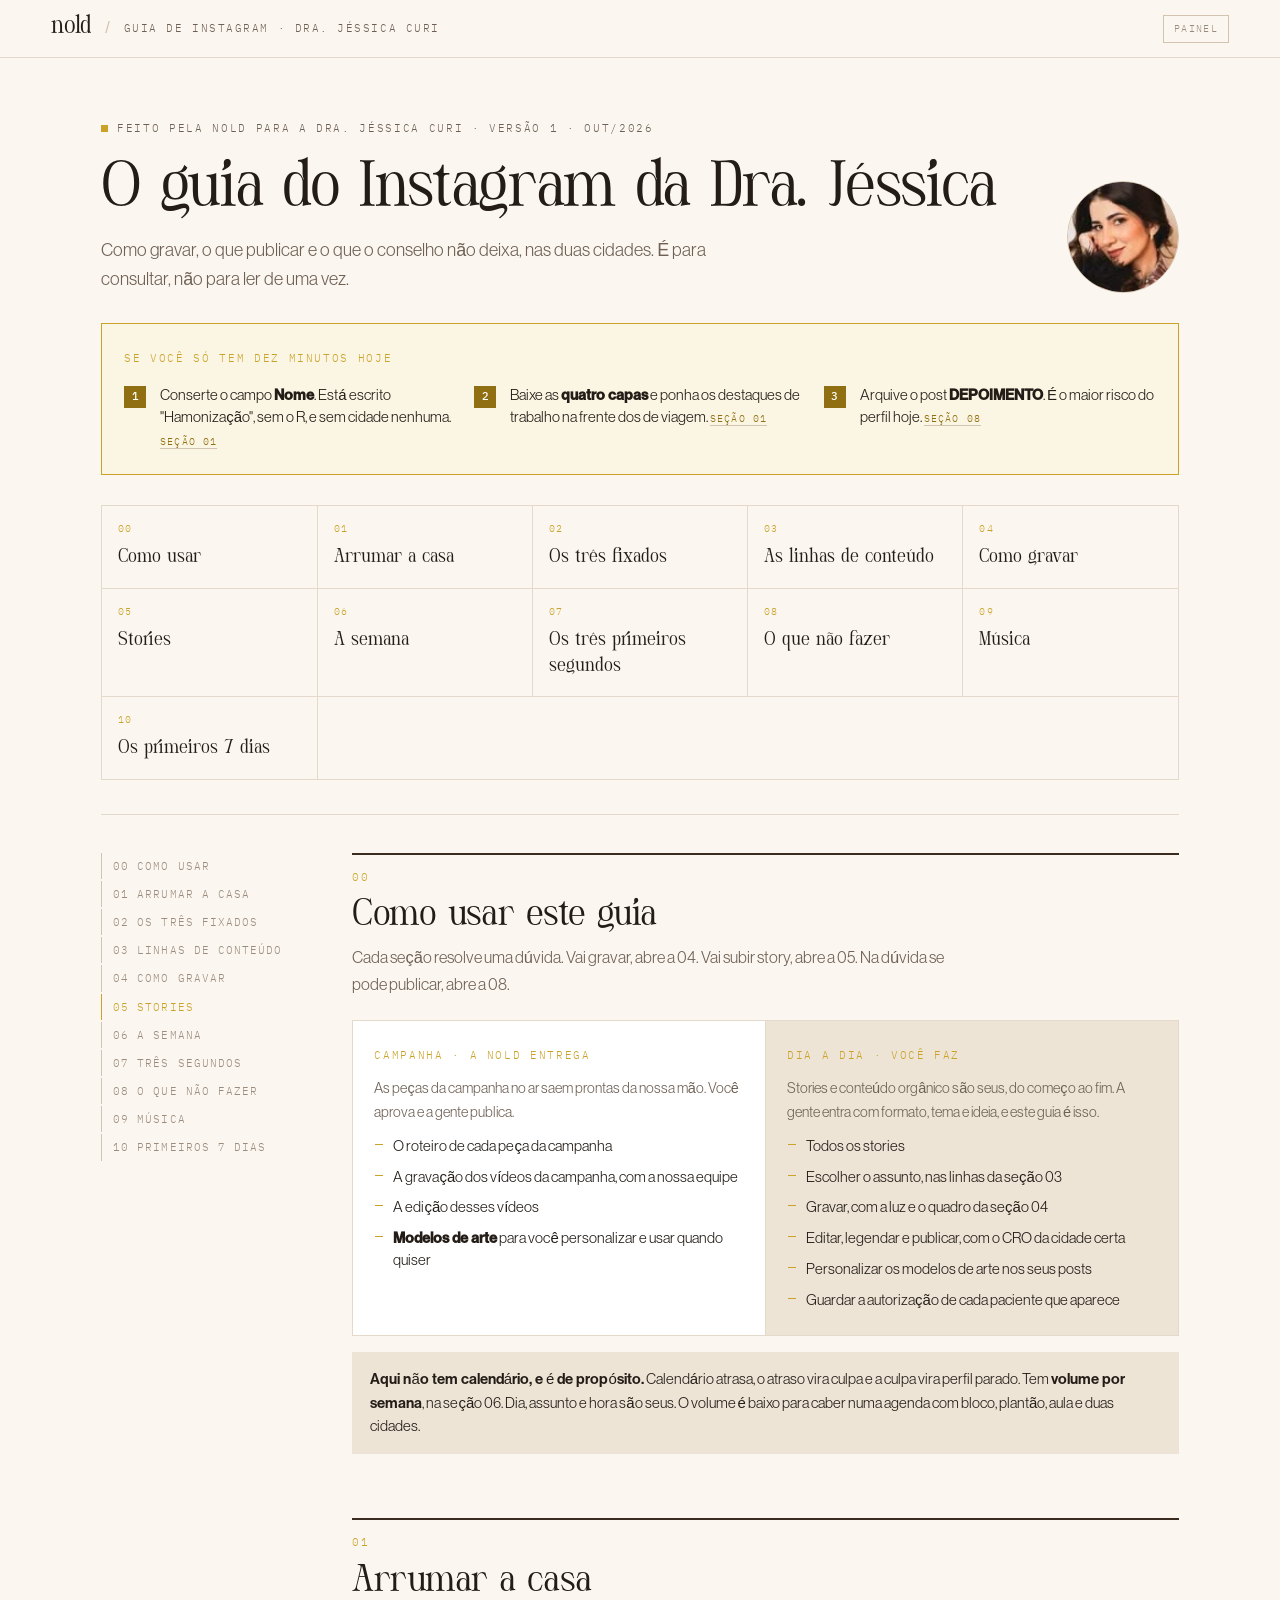
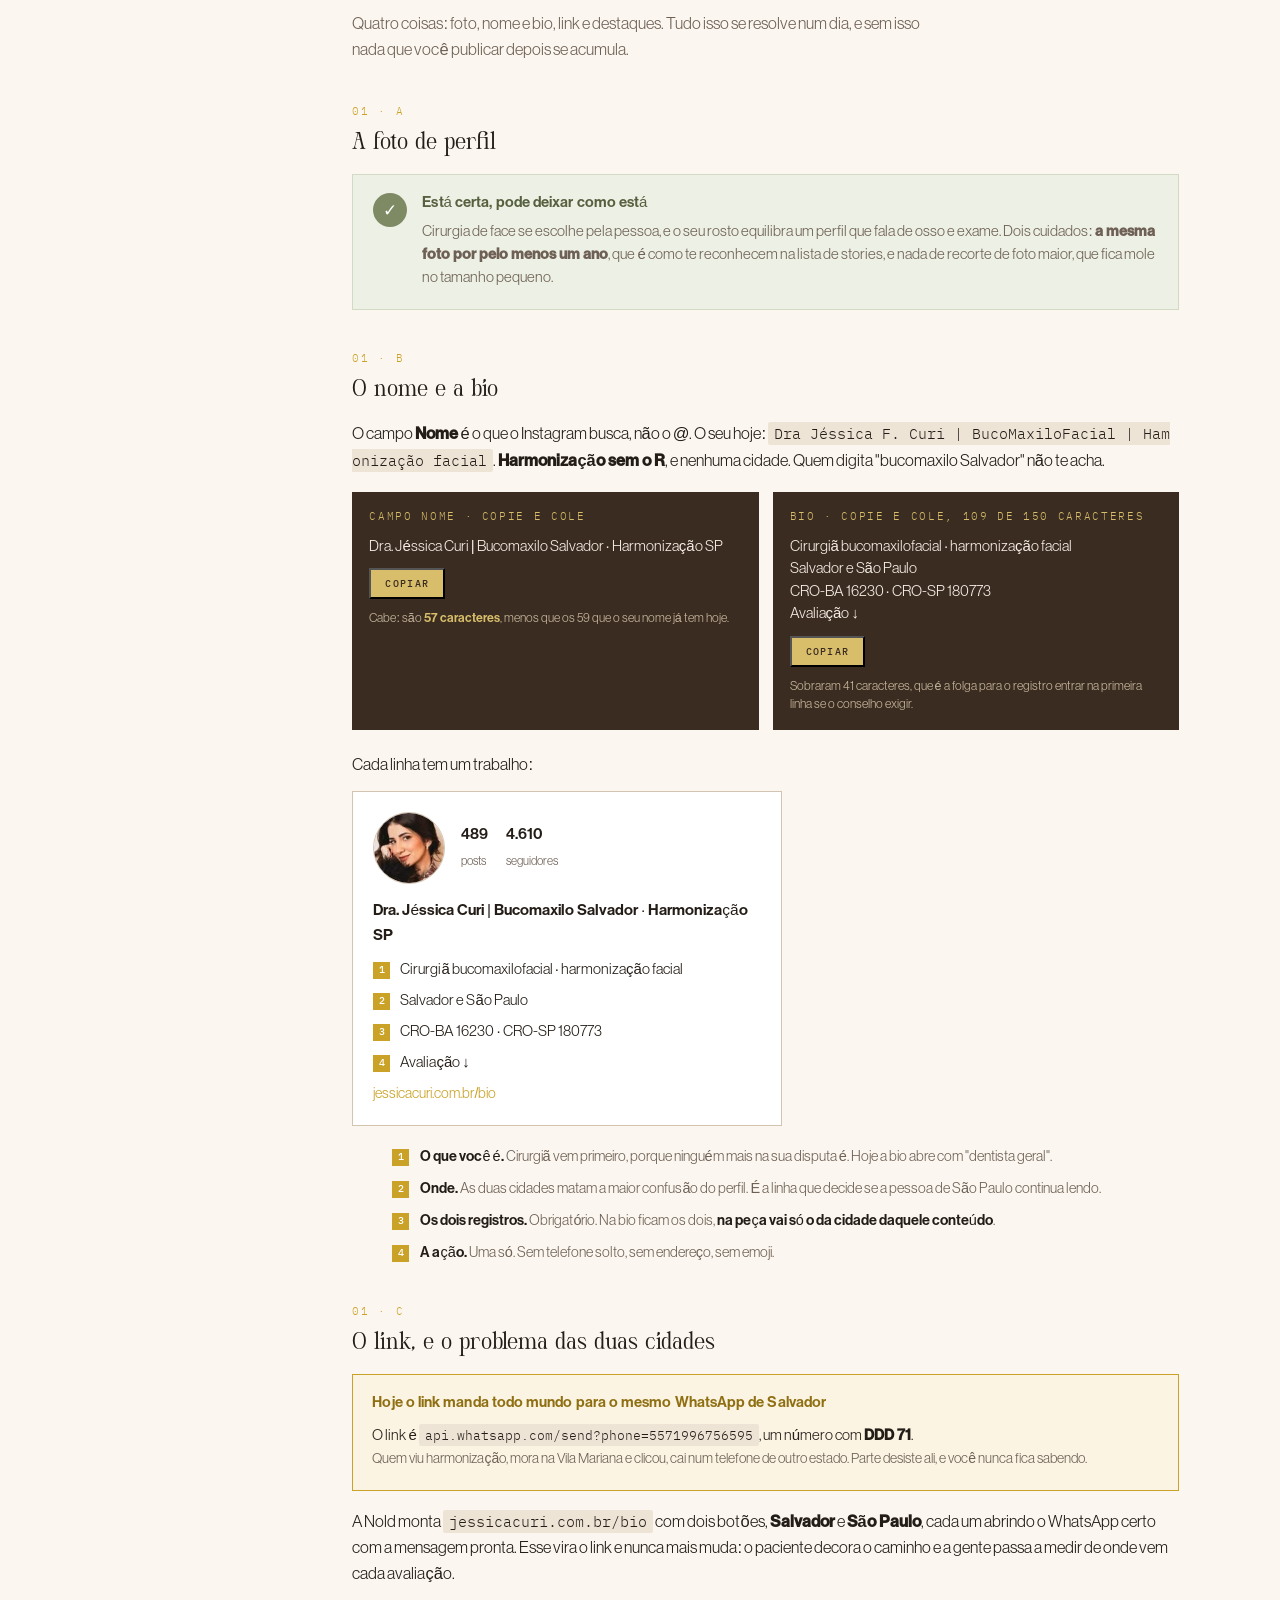
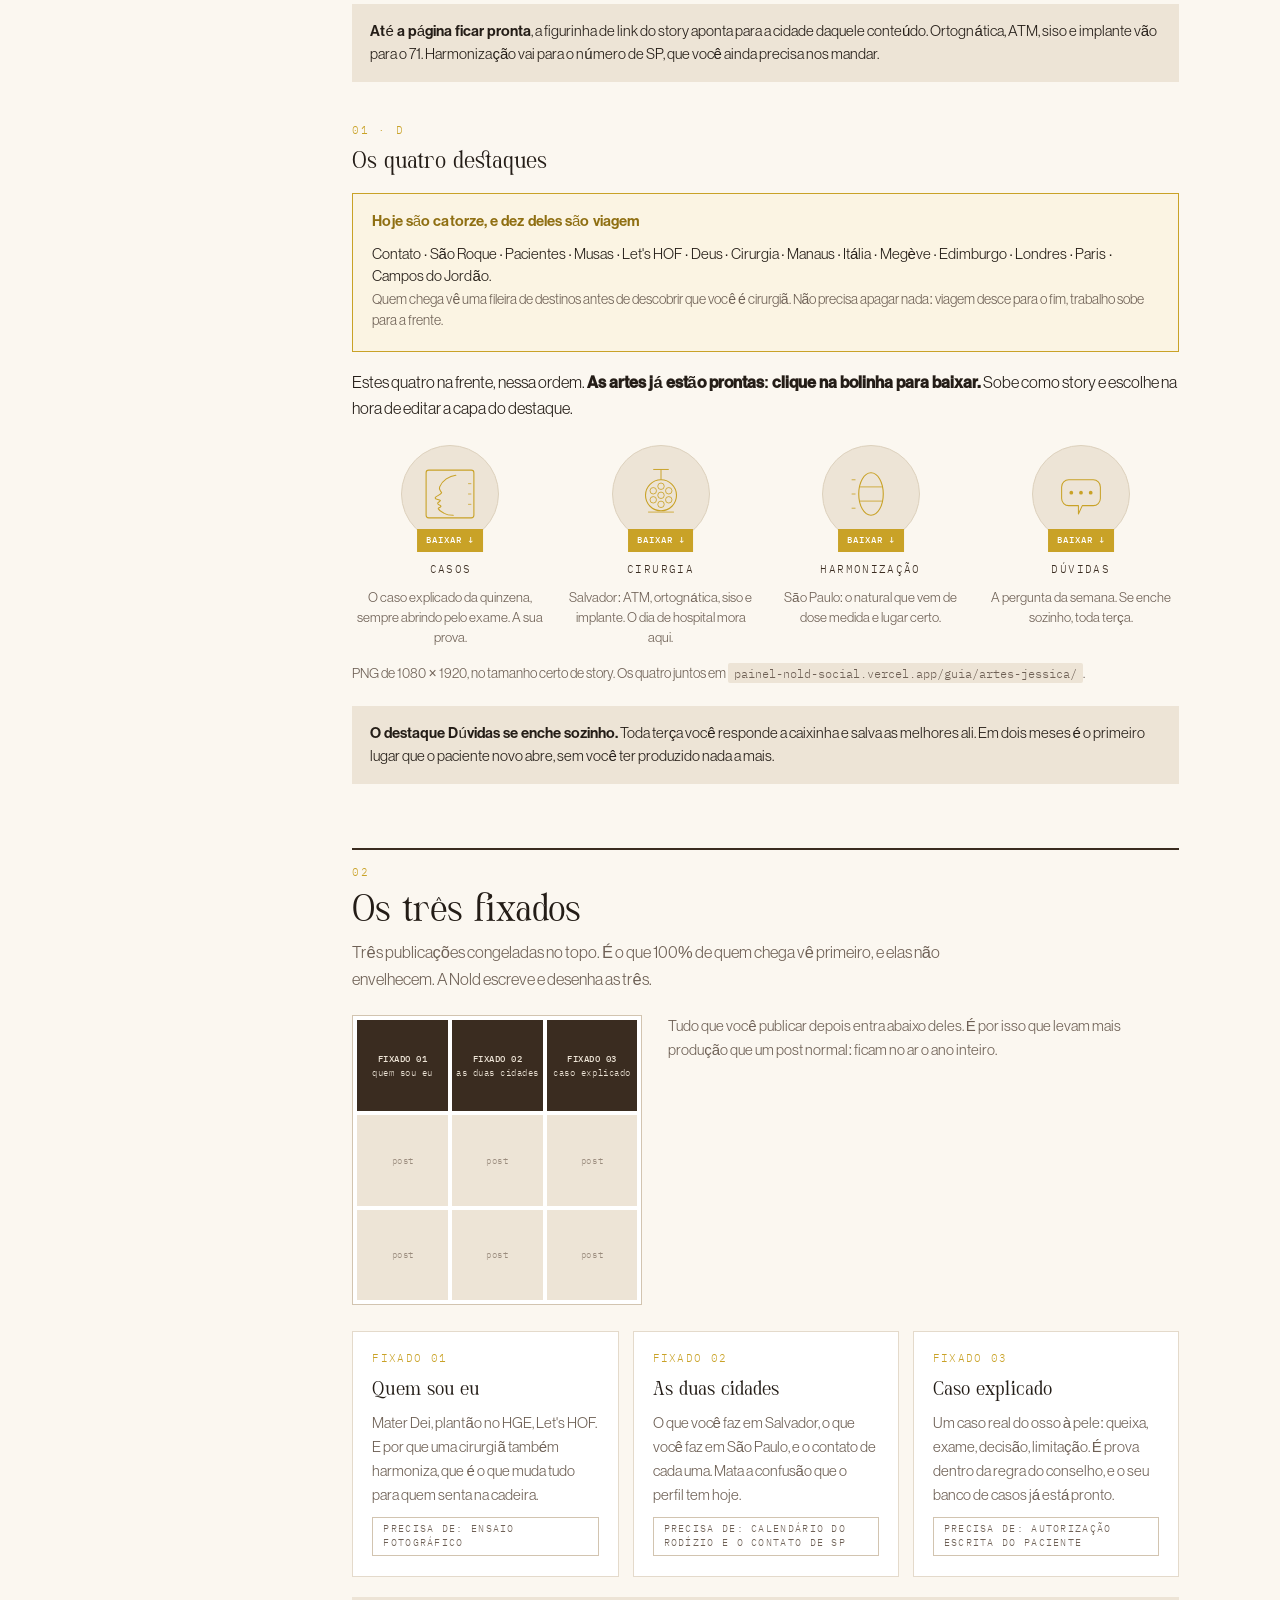
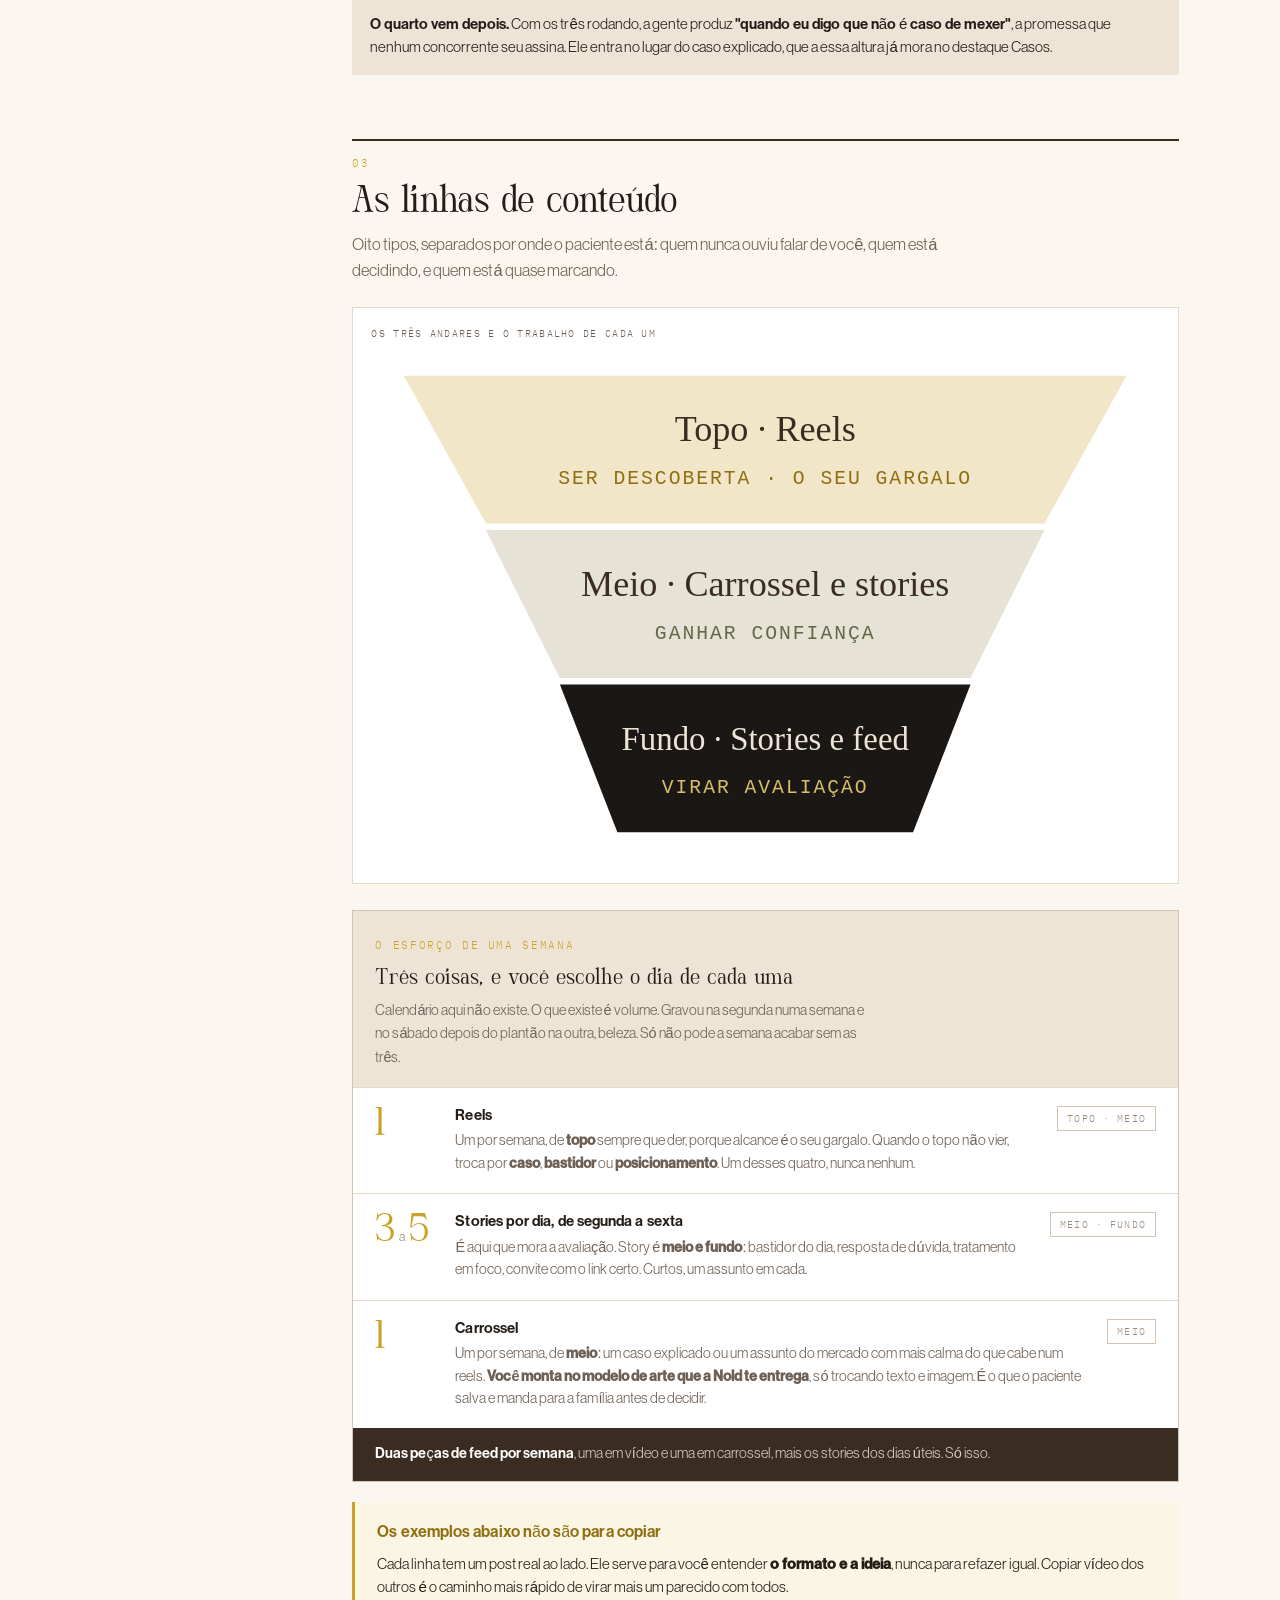
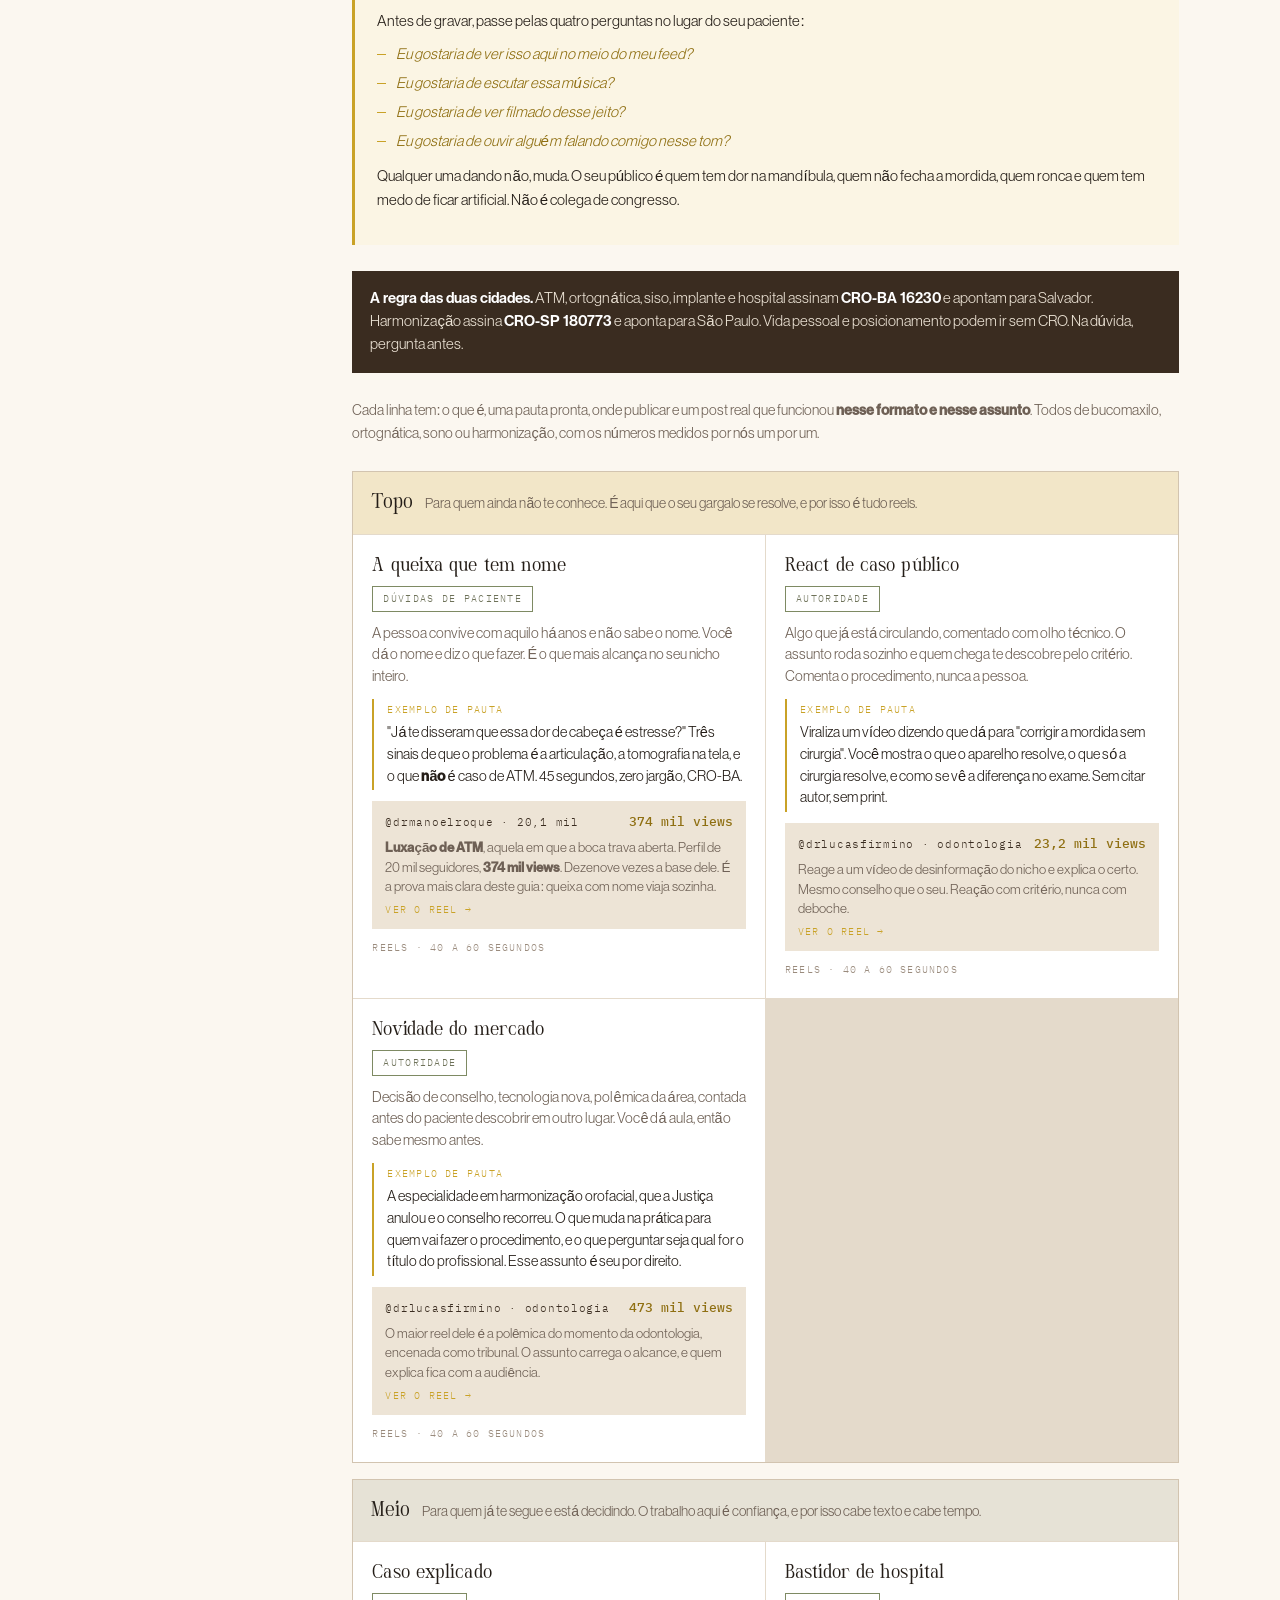
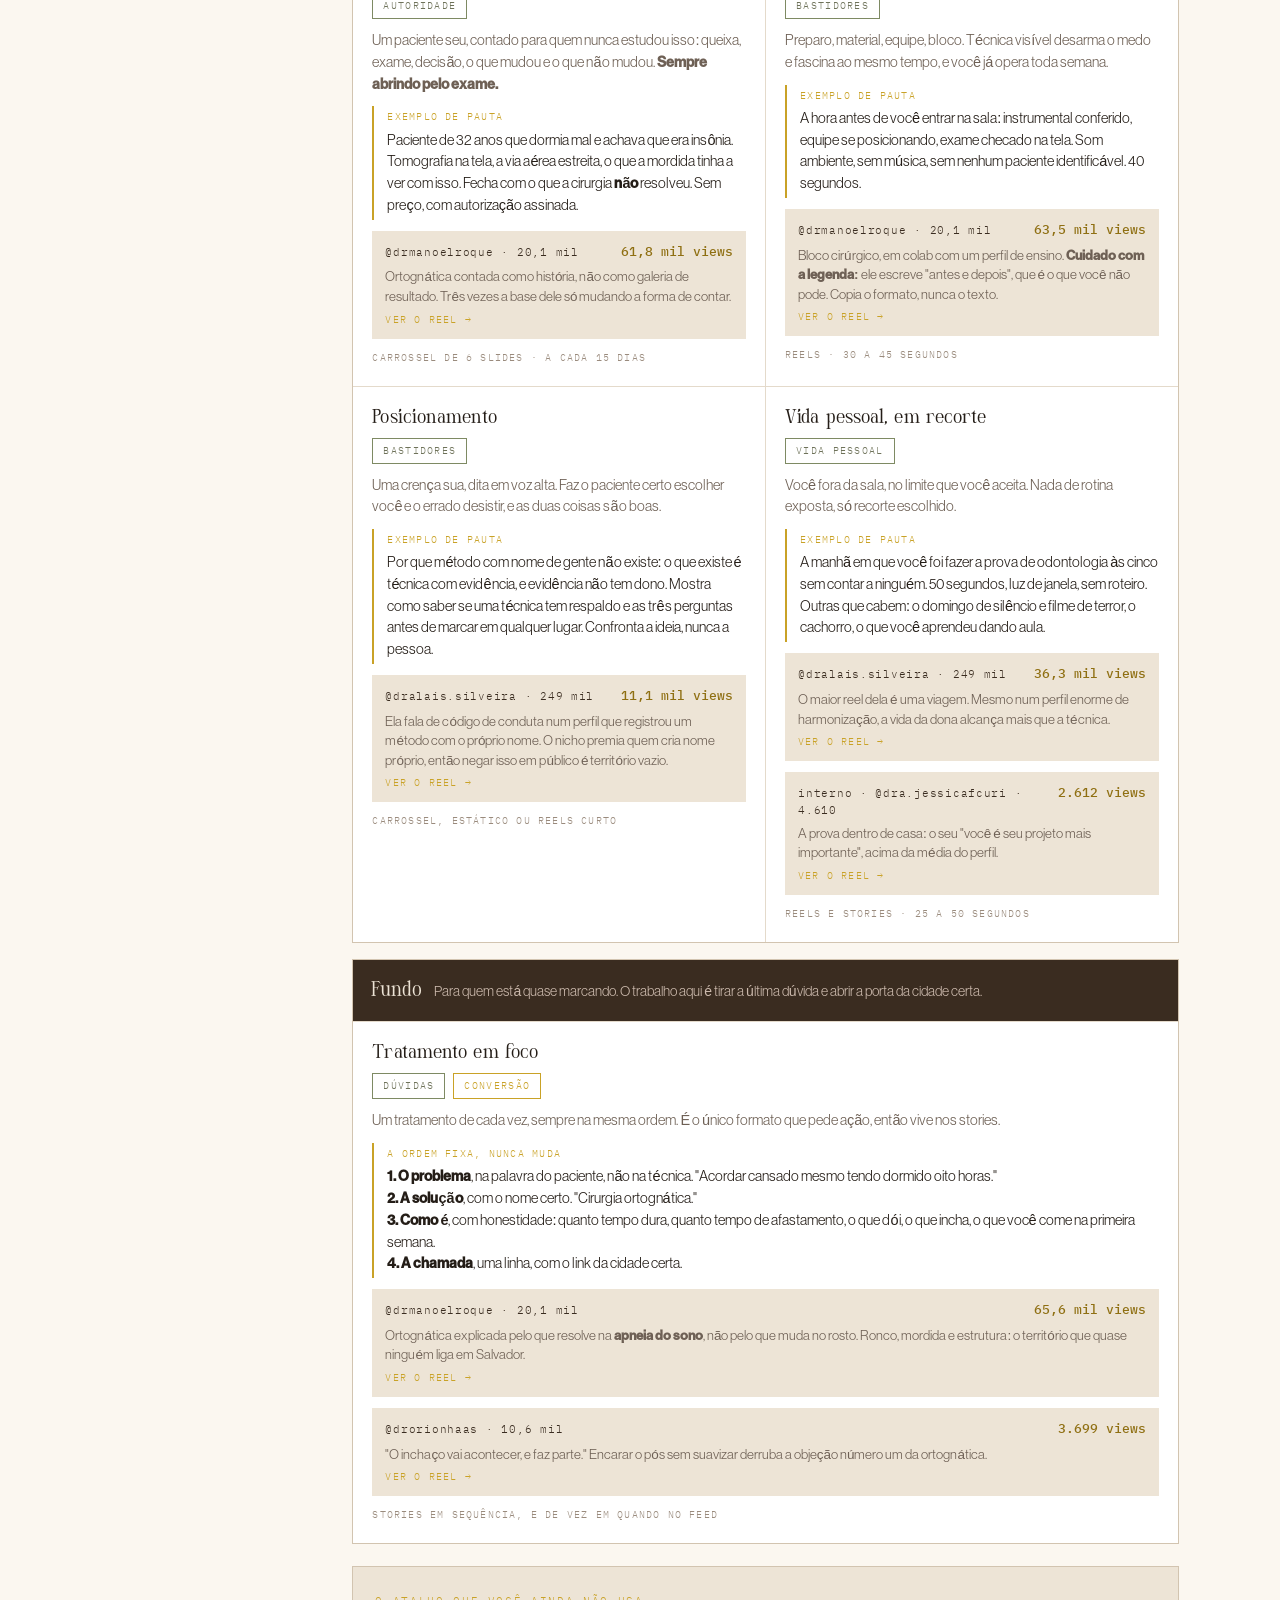
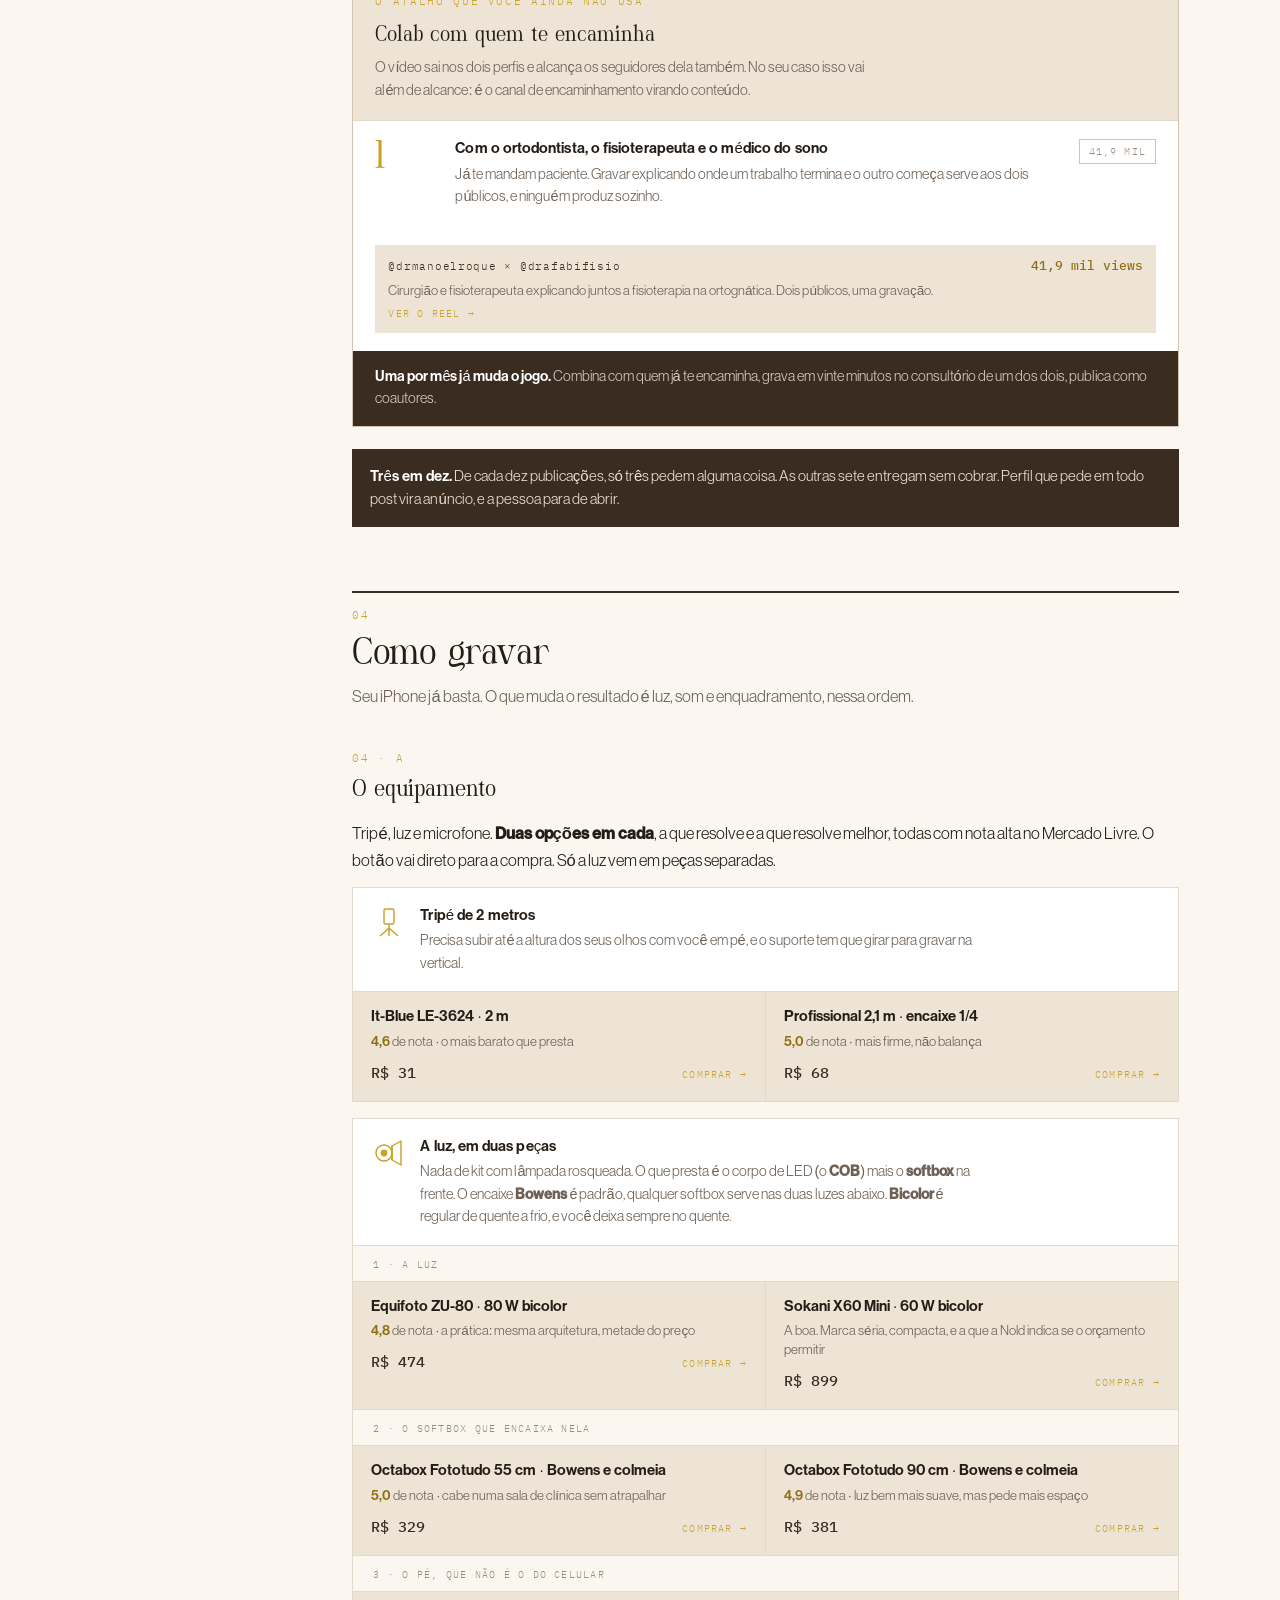
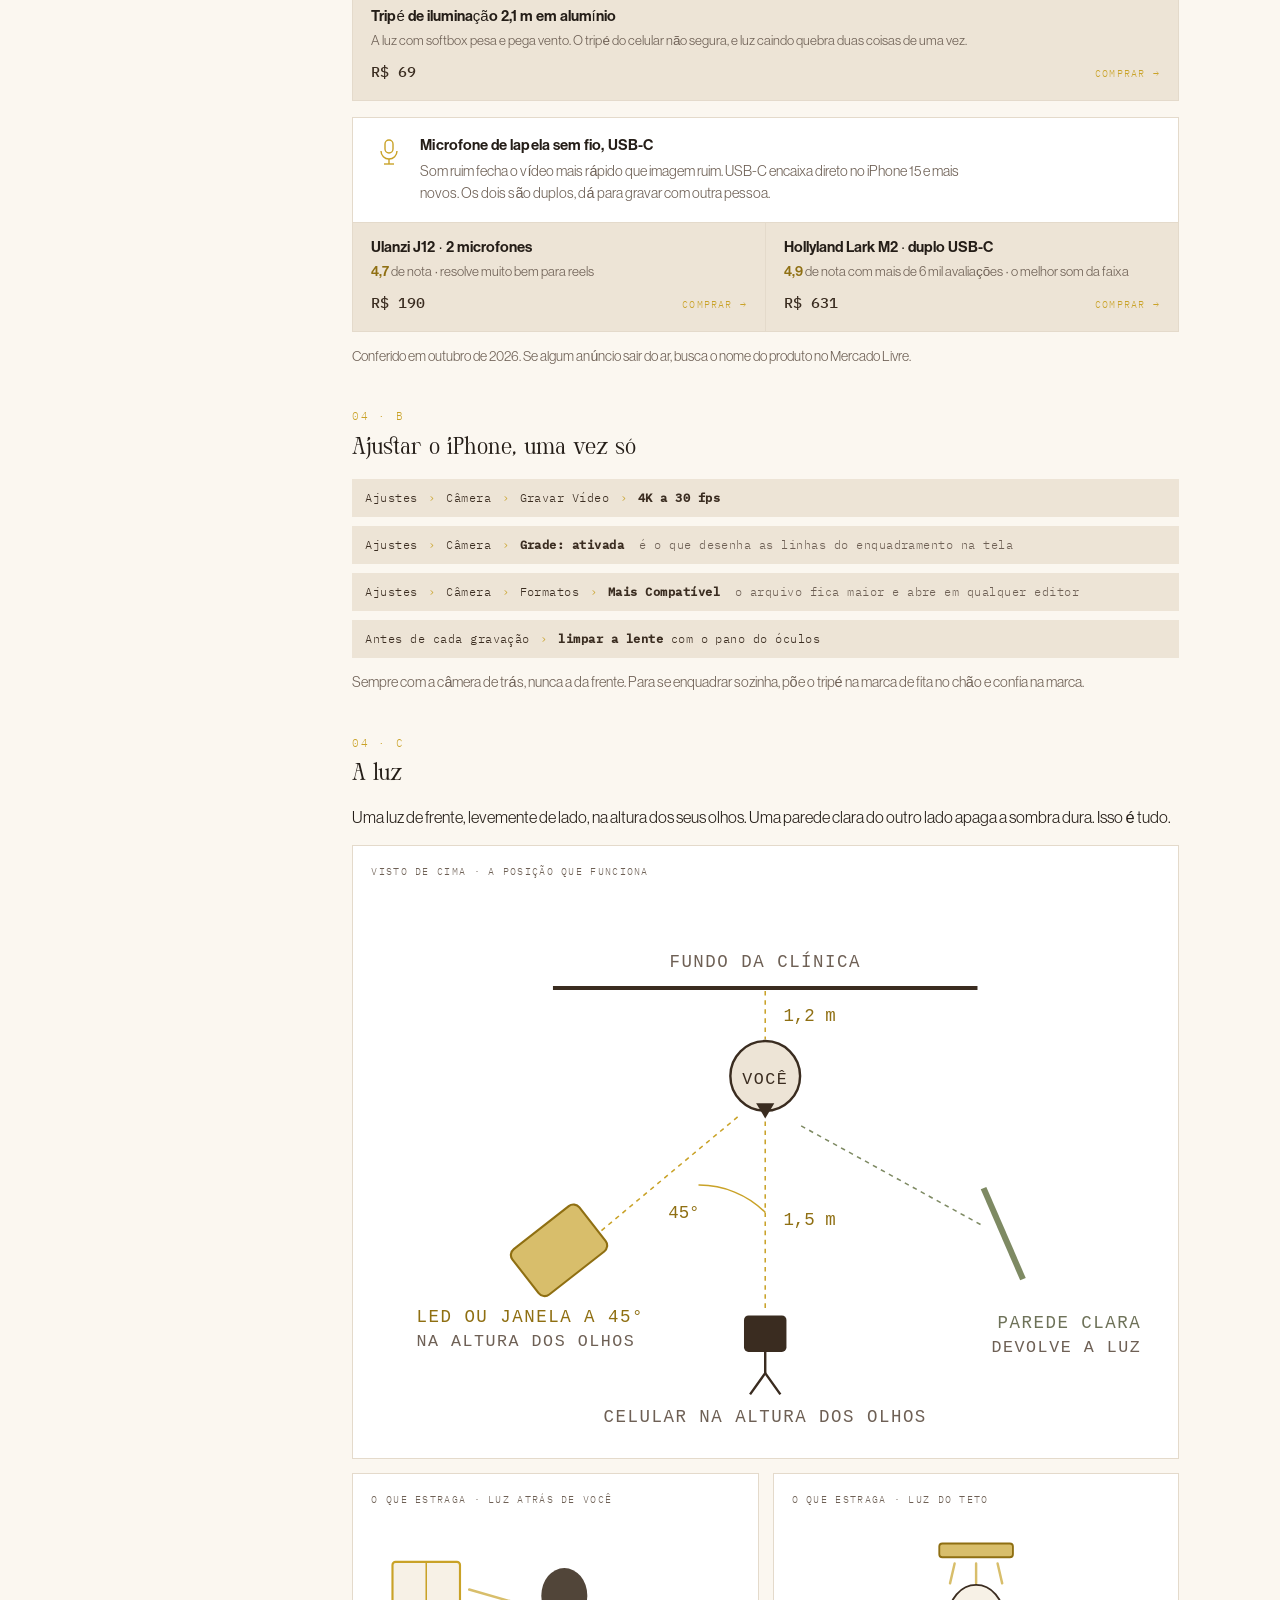
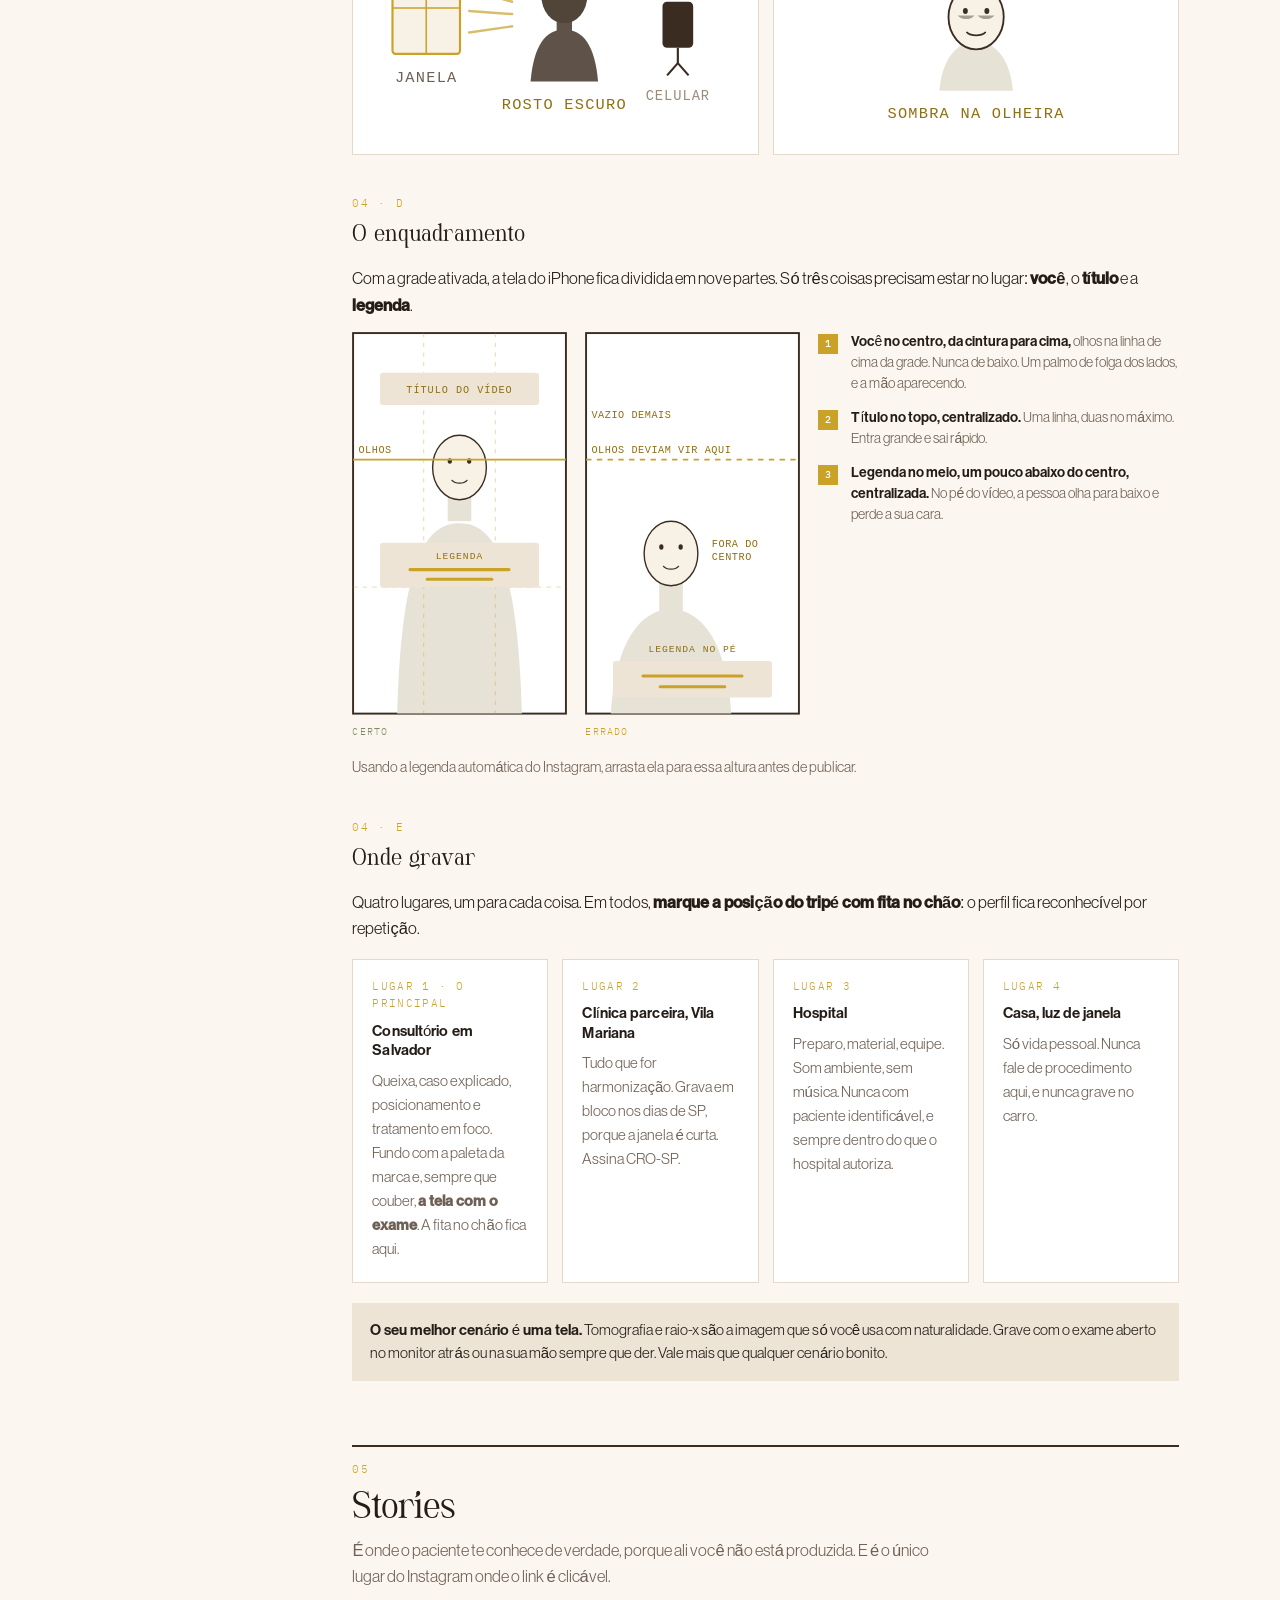
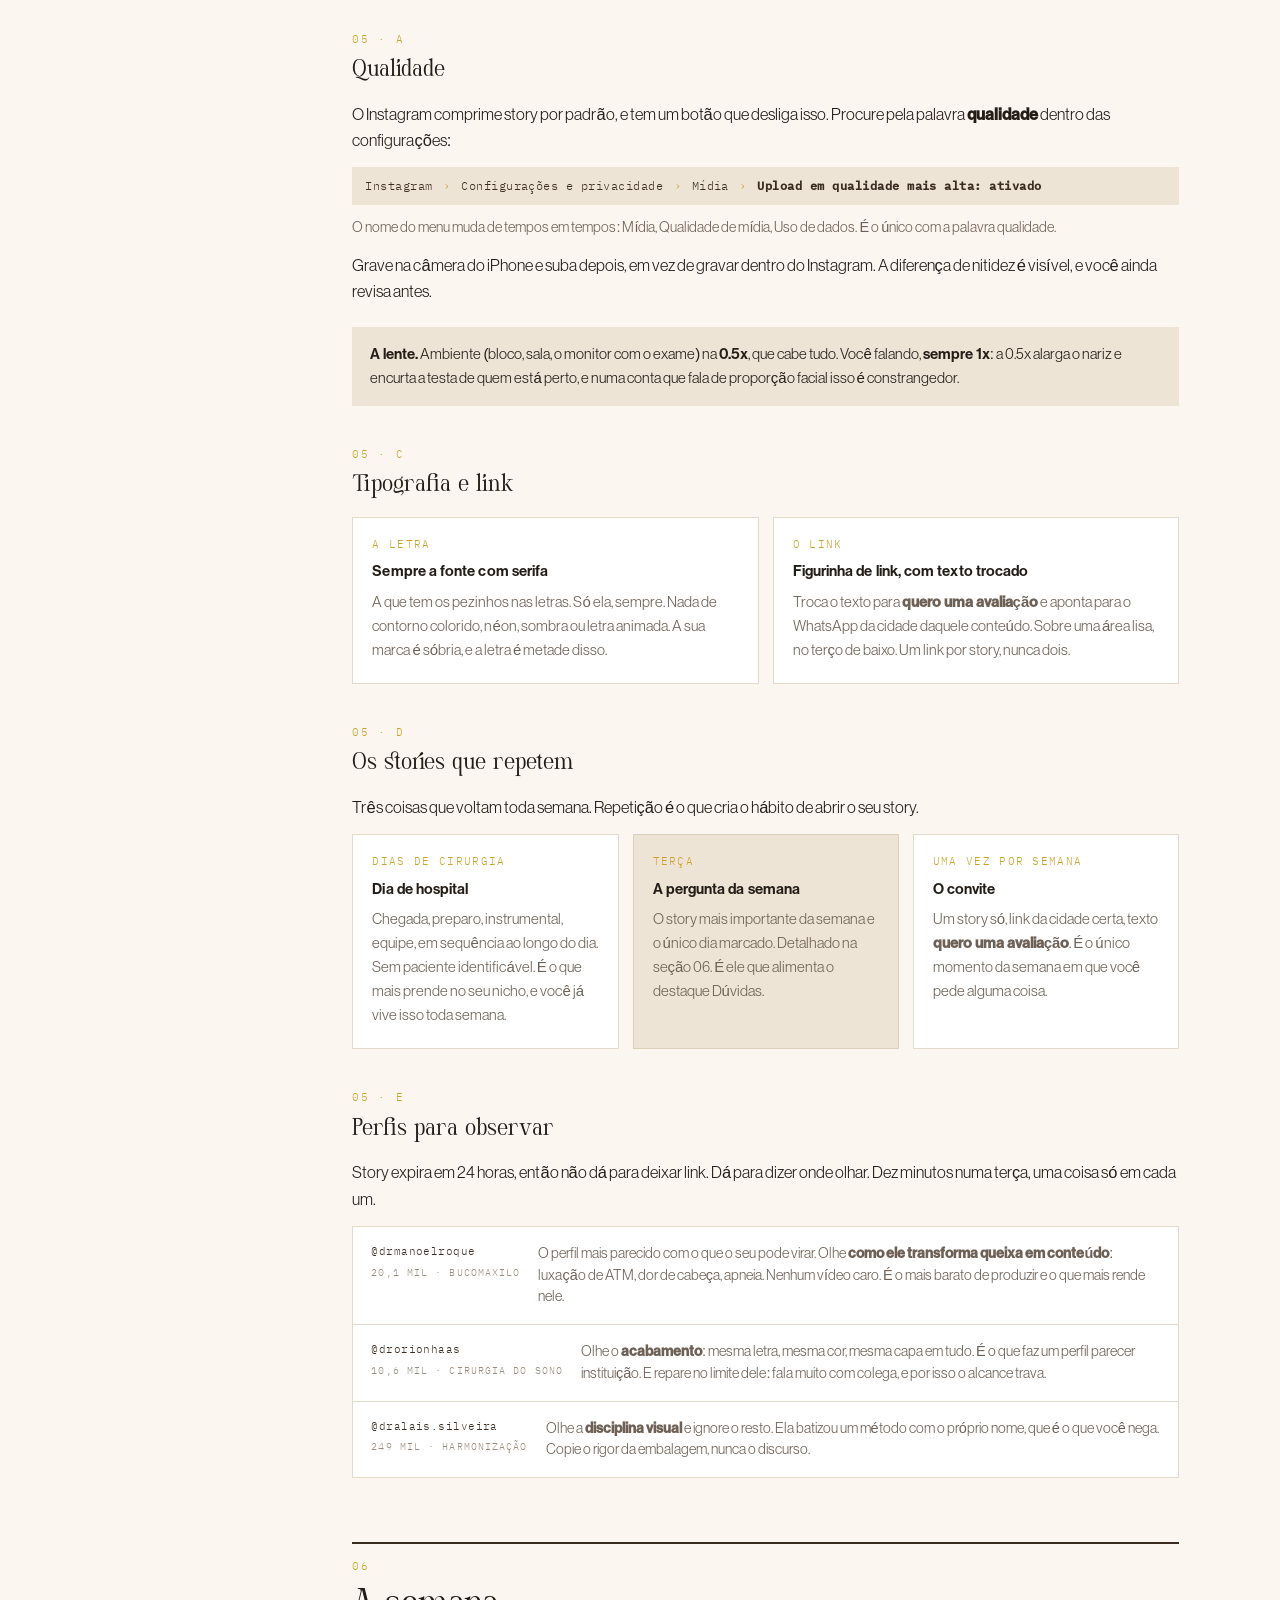
==== commit 06317572: "Corrige a divisão de trabalho nos dois guias O contrato real, dito pelo Marcelo: a Nold entrega rote" ====
--- a/guia/jessica.html
+++ b/guia/jessica.html
@@ -251,6 +251,8 @@
 .copybox .mono.t{color:var(--ouro)}
 .copybox pre{margin:0;font-family:var(--sans);font-weight:300;font-size:15px;line-height:1.5;
   color:#F7EFE7;white-space:pre-wrap;word-break:break-word}
+.cpnota{font-size:12.5px;line-height:1.45;color:#C8B89F;margin:0}
+.cpnota b{color:var(--ouro);font-weight:500}
 .cpbtn{align-self:flex-start;font-family:var(--mono);font-size:10px;letter-spacing:.13em;
   text-transform:uppercase;color:var(--cacau);background:var(--ouro);padding:7px 14px;cursor:pointer}
 .cpbtn:hover{background:#E7D49A}
@@ -481,26 +483,27 @@
 
         <div class="split">
           <div>
-            <span class="mono t">Campanha · a Nold faz inteiro</span>
-            <p style="font-size:14.5px;color:var(--gray);margin:10px 0 0">Sai pronto da
-            nossa mão. Você aprova, a gente publica.</p>
+            <span class="mono t">Campanha · a Nold entrega</span>
+            <p style="font-size:14.5px;color:var(--gray);margin:10px 0 0">As peças da
+            campanha no ar saem prontas da nossa mão. Você aprova e a gente publica.</p>
             <ul>
-              <li>Conceito, pauta e roteiro</li>
-              <li>Gravação, edição, legenda e trilha</li>
-              <li>Capa, carrossel, card e arte</li>
-              <li>Legenda e revisão de conformidade</li>
-              <li>Os três posts fixados</li>
+              <li>O roteiro de cada peça da campanha</li>
+              <li>A gravação dos vídeos da campanha, com a nossa equipe</li>
+              <li>A edição desses vídeos</li>
+              <li><b>Modelos de arte</b> para você personalizar e usar quando quiser</li>
             </ul>
           </div>
           <div class="them">
-            <span class="mono t">Dia a dia · você faz inteiro</span>
-            <p style="font-size:14.5px;color:var(--gray);margin:10px 0 0">Seu do começo ao
-            fim. A gente entra com formato, tema e ideia. Este guia é isso.</p>
+            <span class="mono t">Dia a dia · você faz</span>
+            <p style="font-size:14.5px;color:var(--gray);margin:10px 0 0">Stories e
+            conteúdo orgânico são seus, do começo ao fim. A gente entra com formato, tema e
+            ideia, e este guia é isso.</p>
             <ul>
+              <li>Todos os stories</li>
               <li>Escolher o assunto, nas linhas da seção 03</li>
               <li>Gravar, com a luz e o quadro da seção 04</li>
               <li>Editar, legendar e publicar, com o CRO da cidade certa</li>
-              <li>Os stories do dia e a pergunta da semana</li>
+              <li>Personalizar os modelos de arte nos seus posts</li>
               <li>Guardar a autorização de cada paciente que aparece</li>
             </ul>
           </div>
@@ -513,13 +516,6 @@
           plantão, aula e duas cidades.
         </div>
 
-        <div class="note dark" style="margin-top:16px">
-          <b>Por que vale o esforço.</b> <b>40% das suas avaliações viram cirurgia.</b>
-          A média do mercado é 10%. Quem senta na sua frente, fecha. Só que o seu reel
-          alcança 800 pessoas, quase todas já suas. Você não precisa aprender a convencer.
-          Precisa ser vista. Cada seguidor novo vale quatro vezes mais para você do que
-          para o seu concorrente.
-        </div>
       </section>
 
       <!-- ======================= 01 ======================= -->
@@ -556,14 +552,18 @@
             <span class="mono t">Campo Nome · copie e cole</span>
             <pre id="cp-nome">Dra. Jéssica Curi | Bucomaxilo Salvador · Harmonização SP</pre>
             <button class="cpbtn" data-cp="cp-nome">copiar</button>
+            <p class="cpnota">Cabe: são <b>57 caracteres</b>, menos que os 59 que o seu
+            nome já tem hoje.</p>
           </div>
           <div class="copybox">
-            <span class="mono t">Bio · copie e cole, 135 de 150 caracteres</span>
+            <span class="mono t">Bio · copie e cole, 109 de 150 caracteres</span>
             <pre id="cp-bio">Cirurgiã bucomaxilofacial · harmonização facial
-Salvador e São Paulo · entender antes de mexer
+Salvador e São Paulo
 CRO-BA 16230 · CRO-SP 180773
 Avaliação ↓</pre>
             <button class="cpbtn" data-cp="cp-bio">copiar</button>
+            <p class="cpnota">Sobraram 41 caracteres, que é a folga para o registro entrar
+            na primeira linha se o conselho exigir.</p>
           </div>
         </div>
 
@@ -579,7 +579,7 @@
           </div>
           <div class="bioname">Dra. Jéssica Curi | Bucomaxilo Salvador · Harmonização SP</div>
           <div class="bioline"><span class="bn">1</span><span>Cirurgiã bucomaxilofacial · harmonização facial</span></div>
-          <div class="bioline"><span class="bn">2</span><span>Salvador e São Paulo · entender antes de mexer</span></div>
+          <div class="bioline"><span class="bn">2</span><span>Salvador e São Paulo</span></div>
           <div class="bioline"><span class="bn">3</span><span>CRO-BA 16230 · CRO-SP 180773</span></div>
           <div class="bioline"><span class="bn">4</span><span>Avaliação ↓</span></div>
           <div class="biolink">jessicacuri.com.br/bio</div>
@@ -588,8 +588,9 @@
         <ol class="annot">
           <li><span class="bn">1</span><span><b>O que você é.</b> Cirurgiã vem primeiro,
           porque ninguém mais na sua disputa é. Hoje a bio abre com "dentista geral".</span></li>
-          <li><span class="bn">2</span><span><b>Onde e por quê.</b> As duas cidades matam
-          a maior confusão do perfil, e o slogan entra junto.</span></li>
+          <li><span class="bn">2</span><span><b>Onde.</b> As duas cidades matam a maior
+          confusão do perfil. É a linha que decide se a pessoa de São Paulo continua
+          lendo.</span></li>
           <li><span class="bn">3</span><span><b>Os dois registros.</b> Obrigatório. Na bio
           ficam os dois, <b>na peça vai só o da cidade daquele conteúdo</b>.</span></li>
           <li><span class="bn">4</span><span><b>A ação.</b> Uma só. Sem telefone solto,
@@ -718,7 +719,7 @@
           <span class="n">02</span>
           <h2>Os três fixados</h2>
           <p>Três publicações congeladas no topo. É o que 100% de quem chega vê primeiro,
-          e elas não envelhecem. A Nold produz as três.</p>
+          e elas não envelhecem. A Nold escreve e desenha as três.</p>
         </div>
 
         <div style="display:flex;gap:26px;flex-wrap:wrap;align-items:flex-start;margin-bottom:26px">
@@ -824,8 +825,9 @@
               <div class="etx">
                 <h4>Carrossel</h4>
                 <p>Um por semana, de <b>meio</b>: um caso explicado ou um assunto do
-                mercado com mais calma do que cabe num reels. É o que o paciente salva e
-                manda para a família antes de decidir.</p>
+                mercado com mais calma do que cabe num reels. <b>Você monta no modelo de
+                arte que a Nold te entrega</b>, só trocando texto e imagem. É o que o
+                paciente salva e manda para a família antes de decidir.</p>
               </div>
               <span class="etag">meio</span>
             </div>
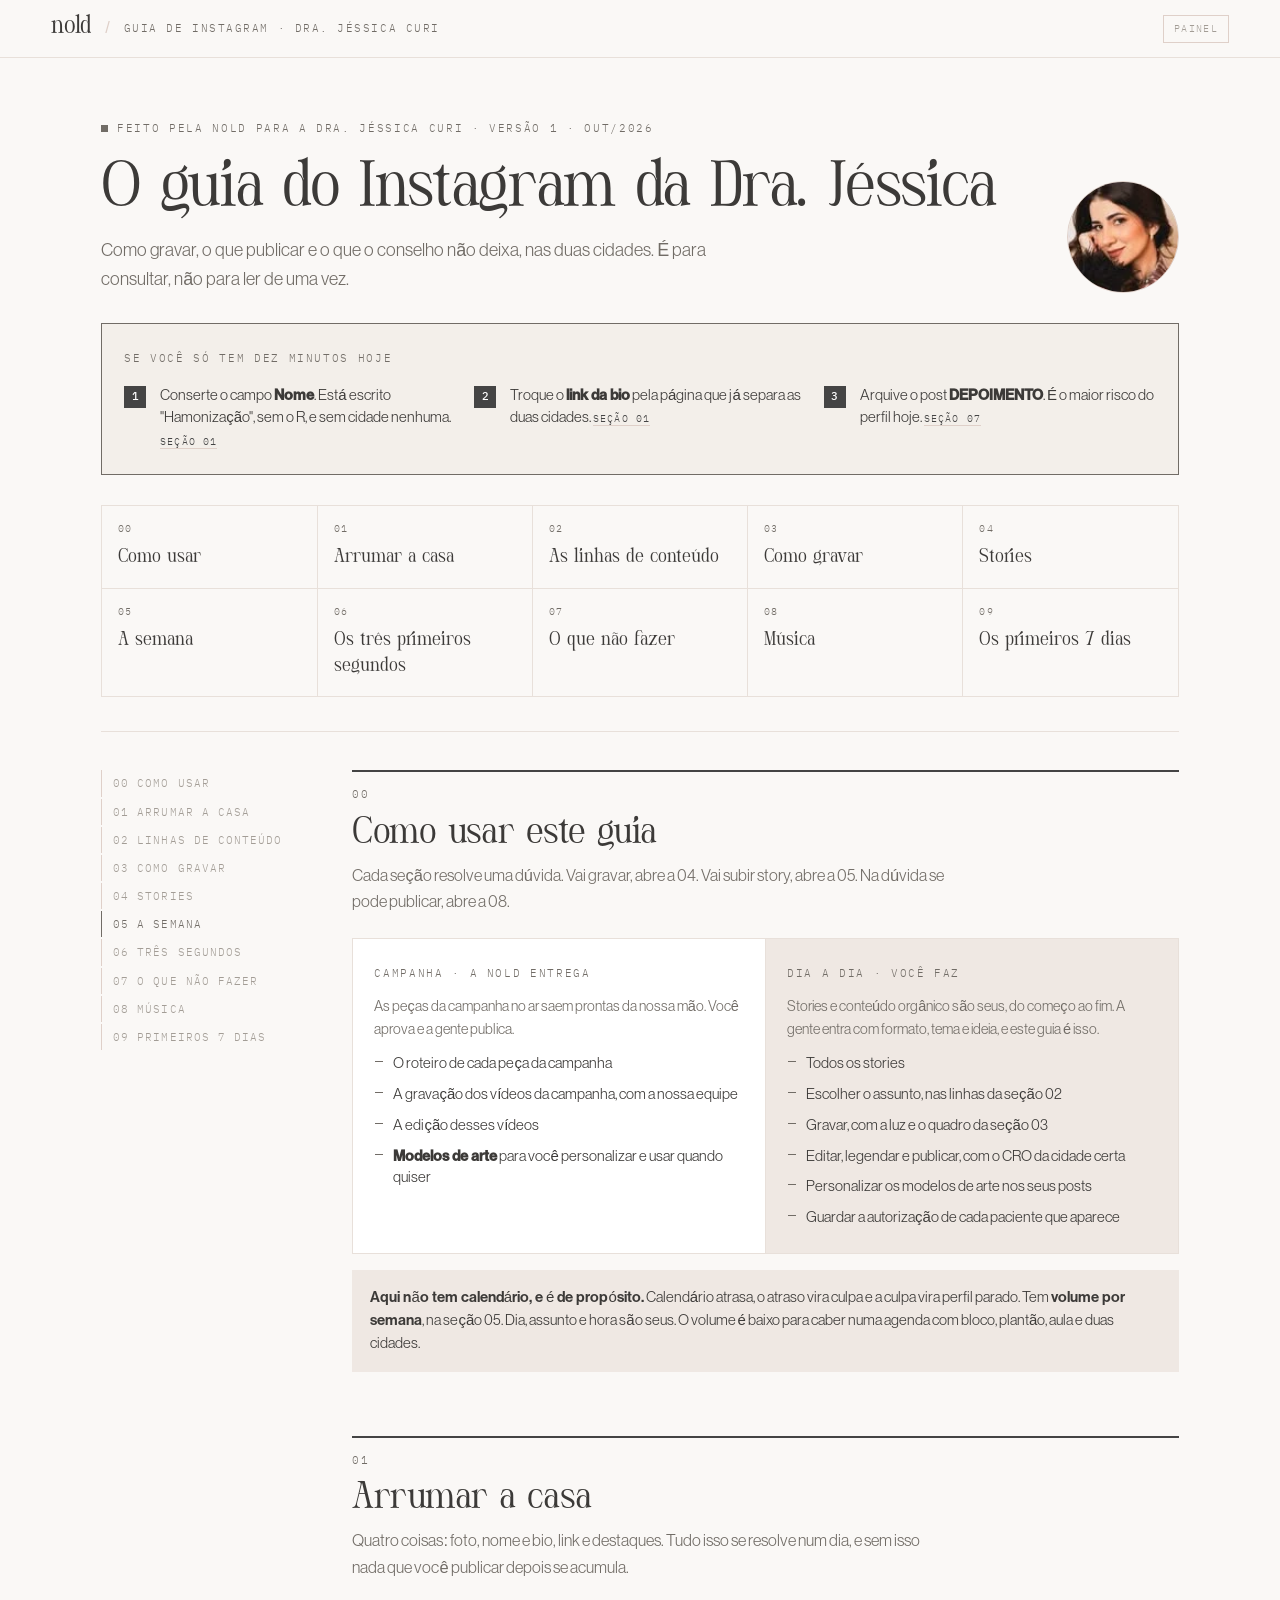
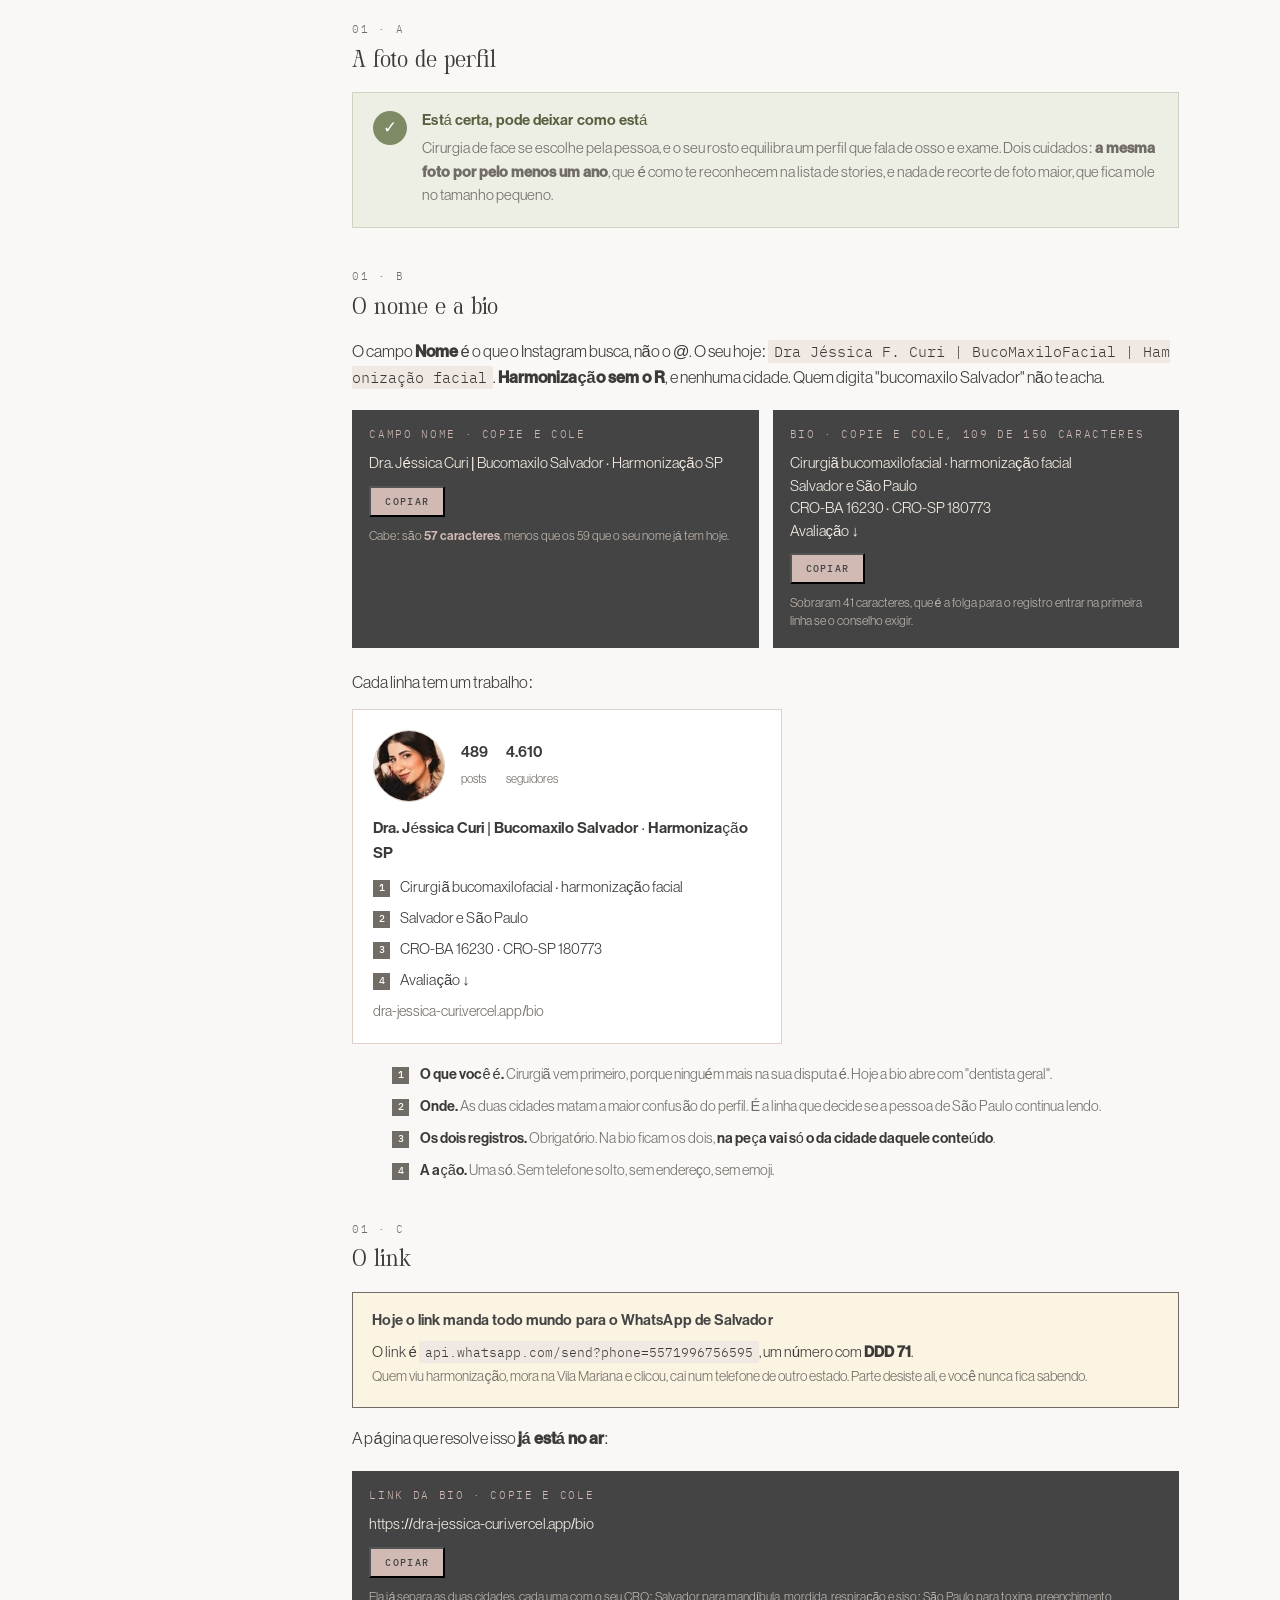
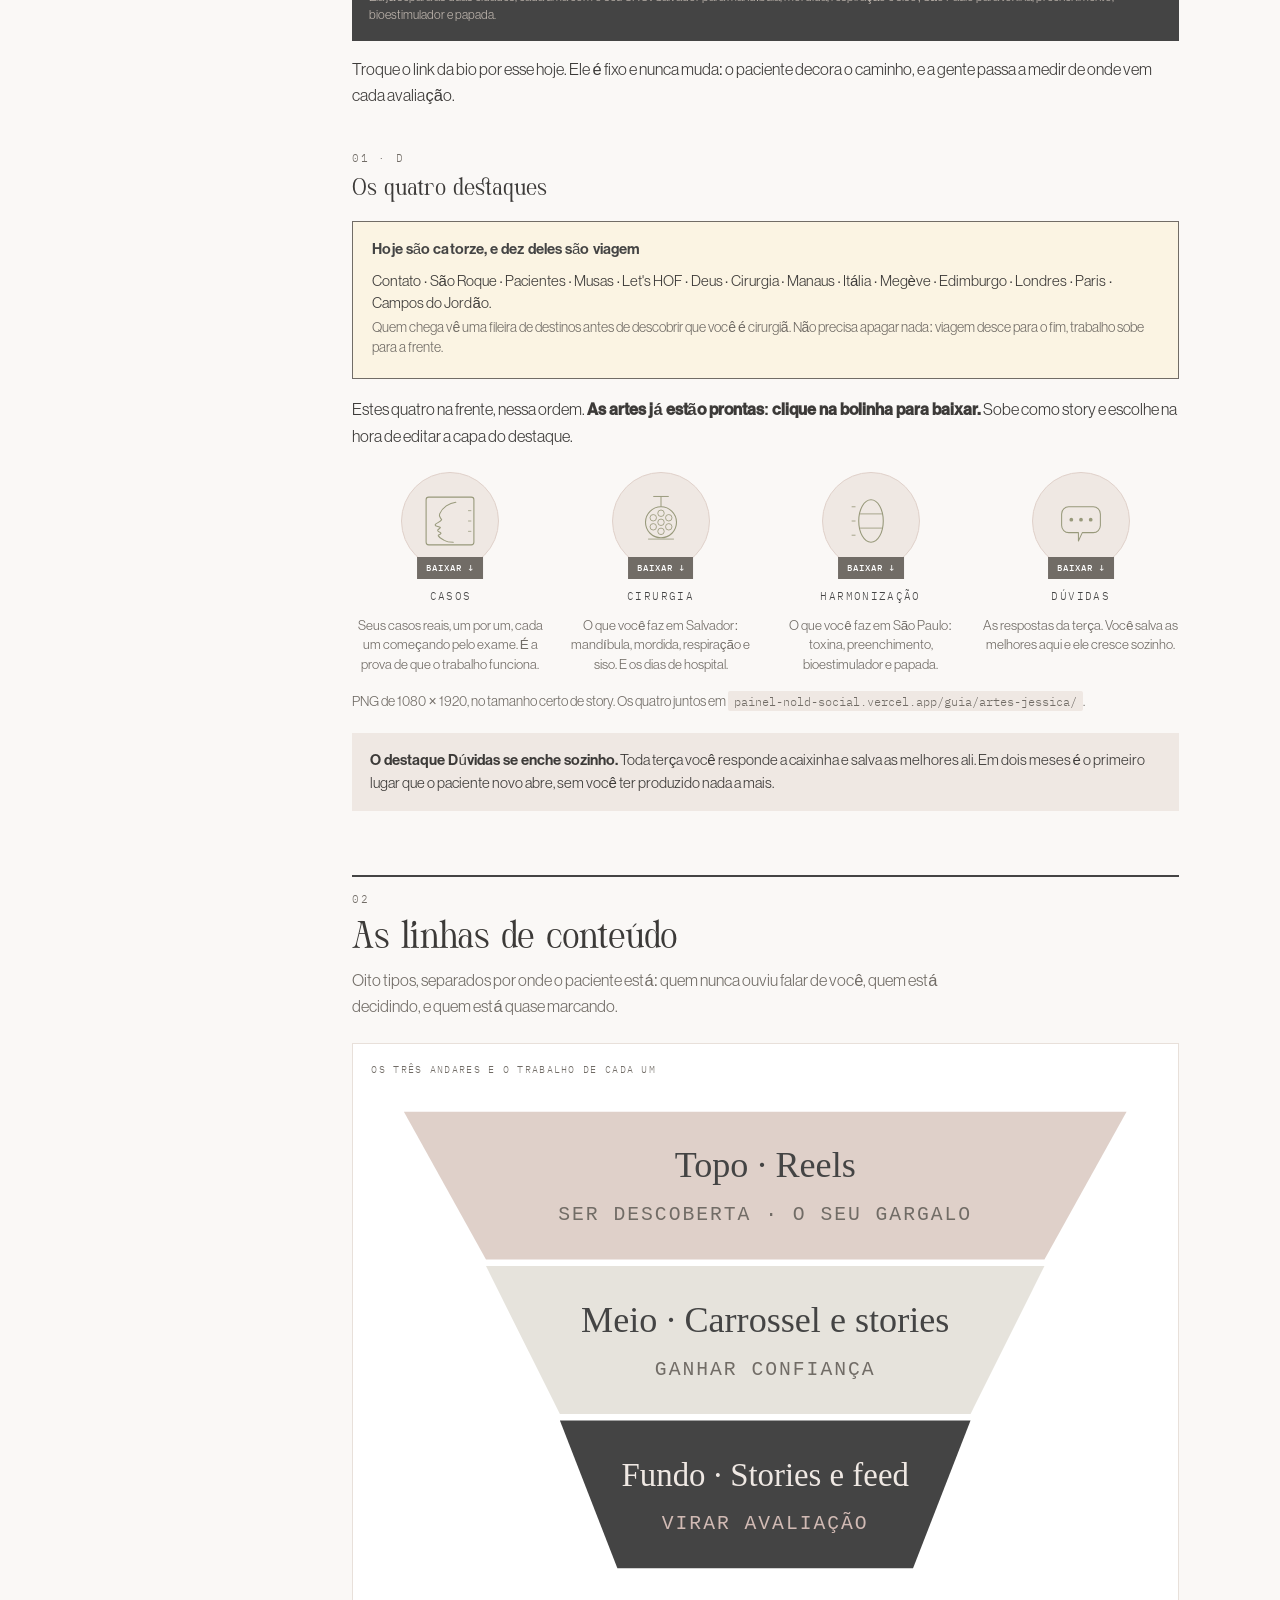
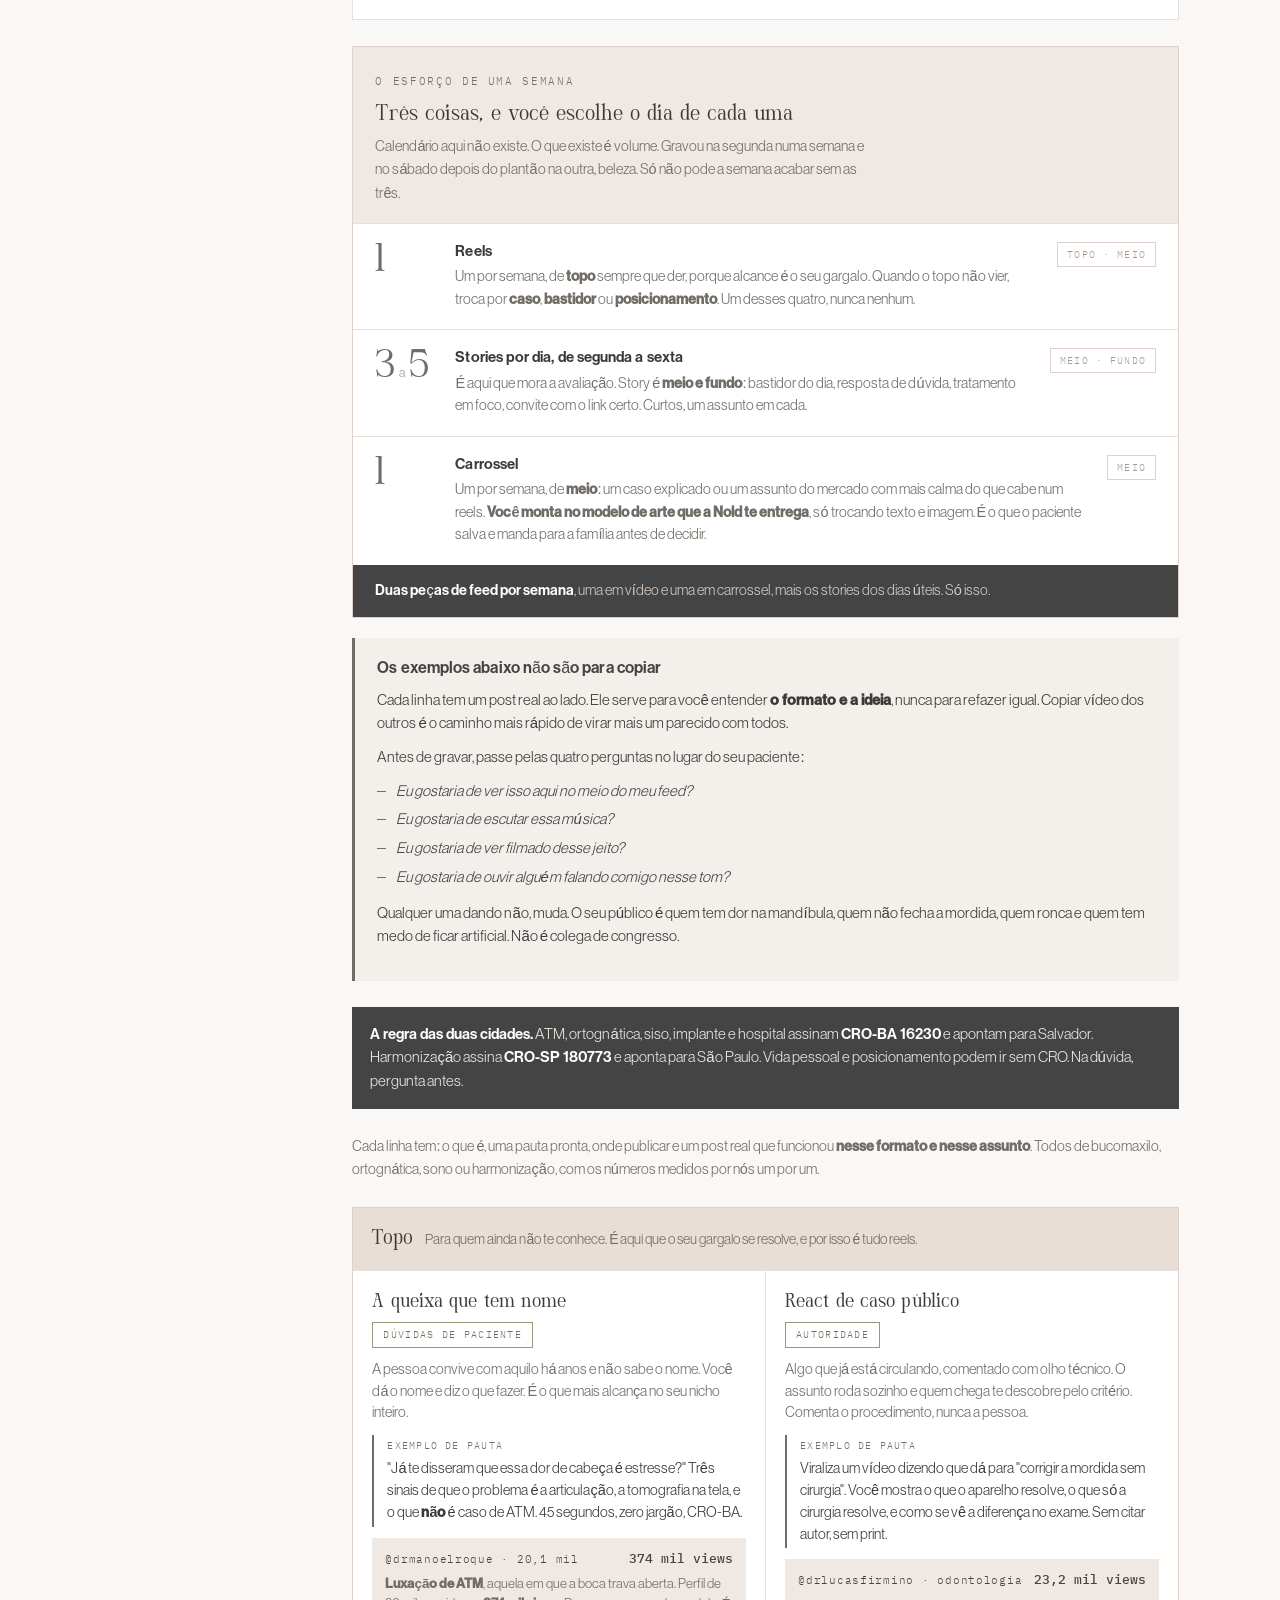
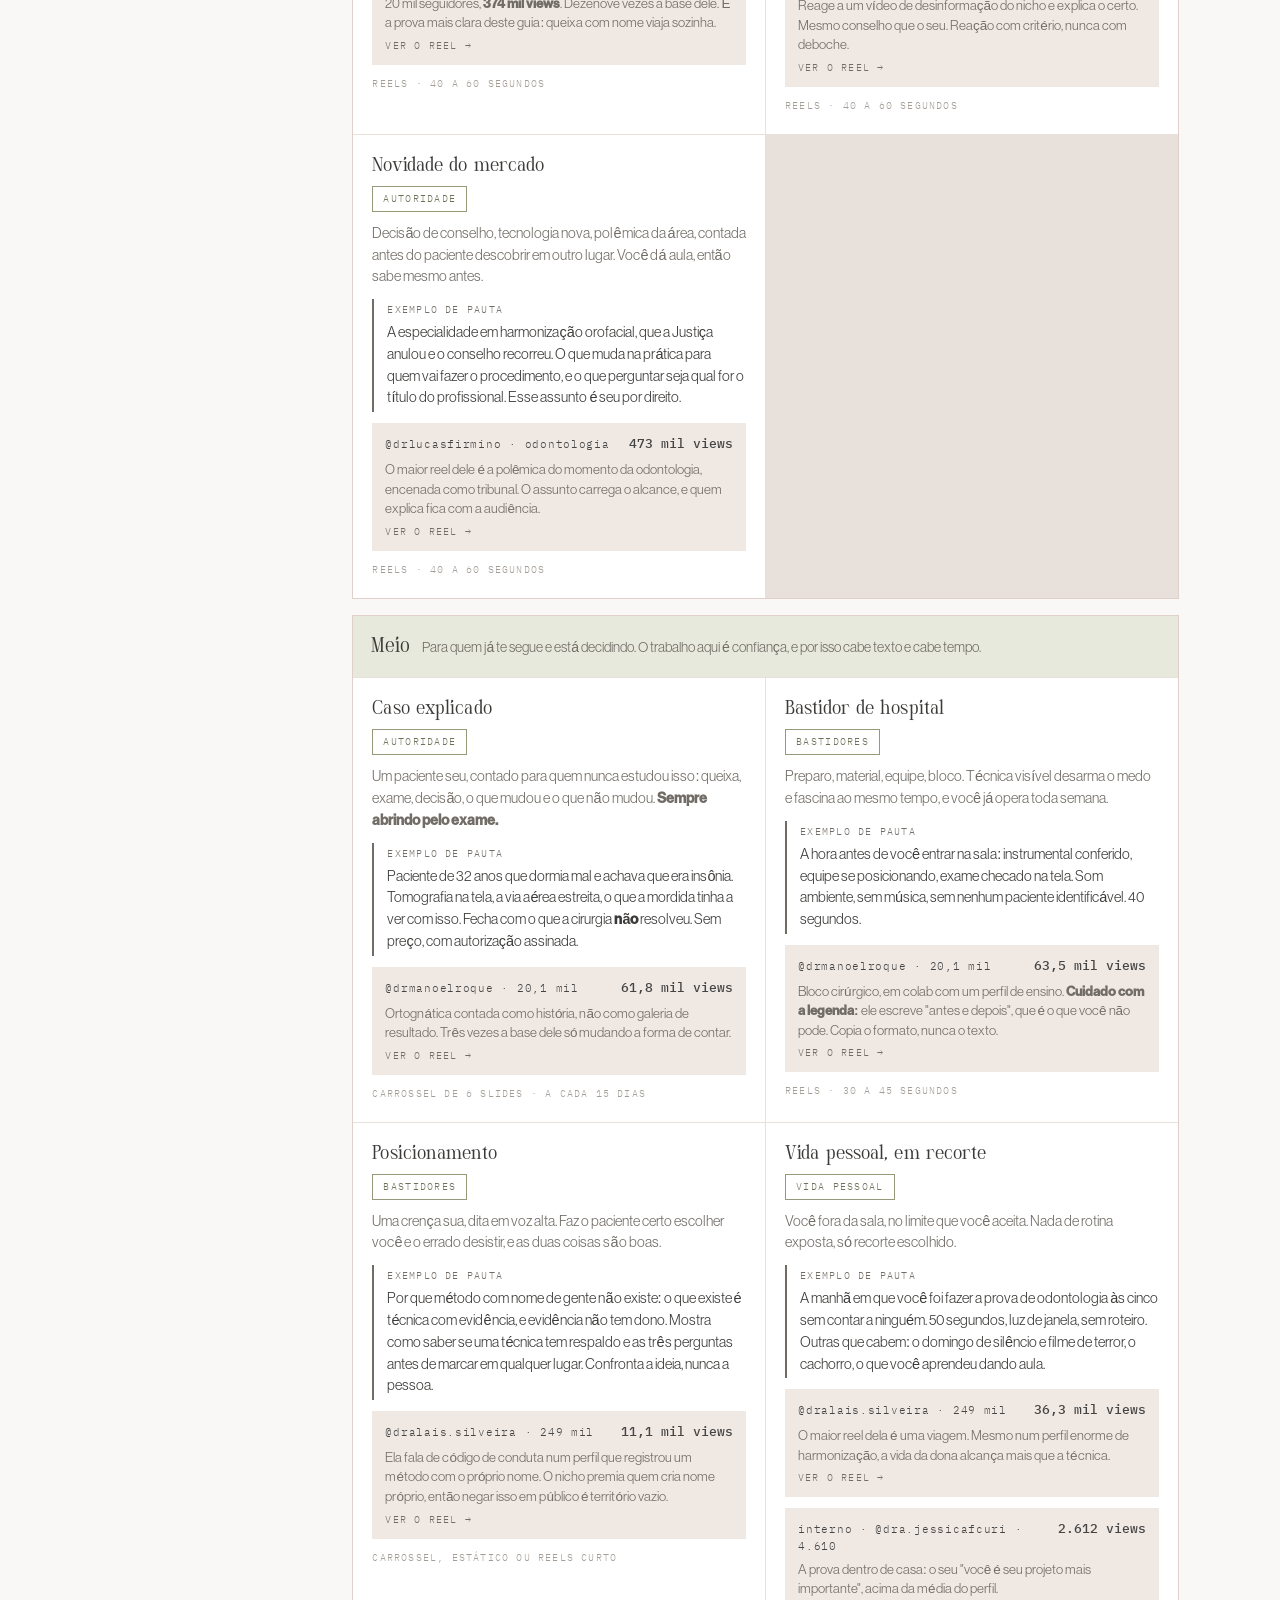
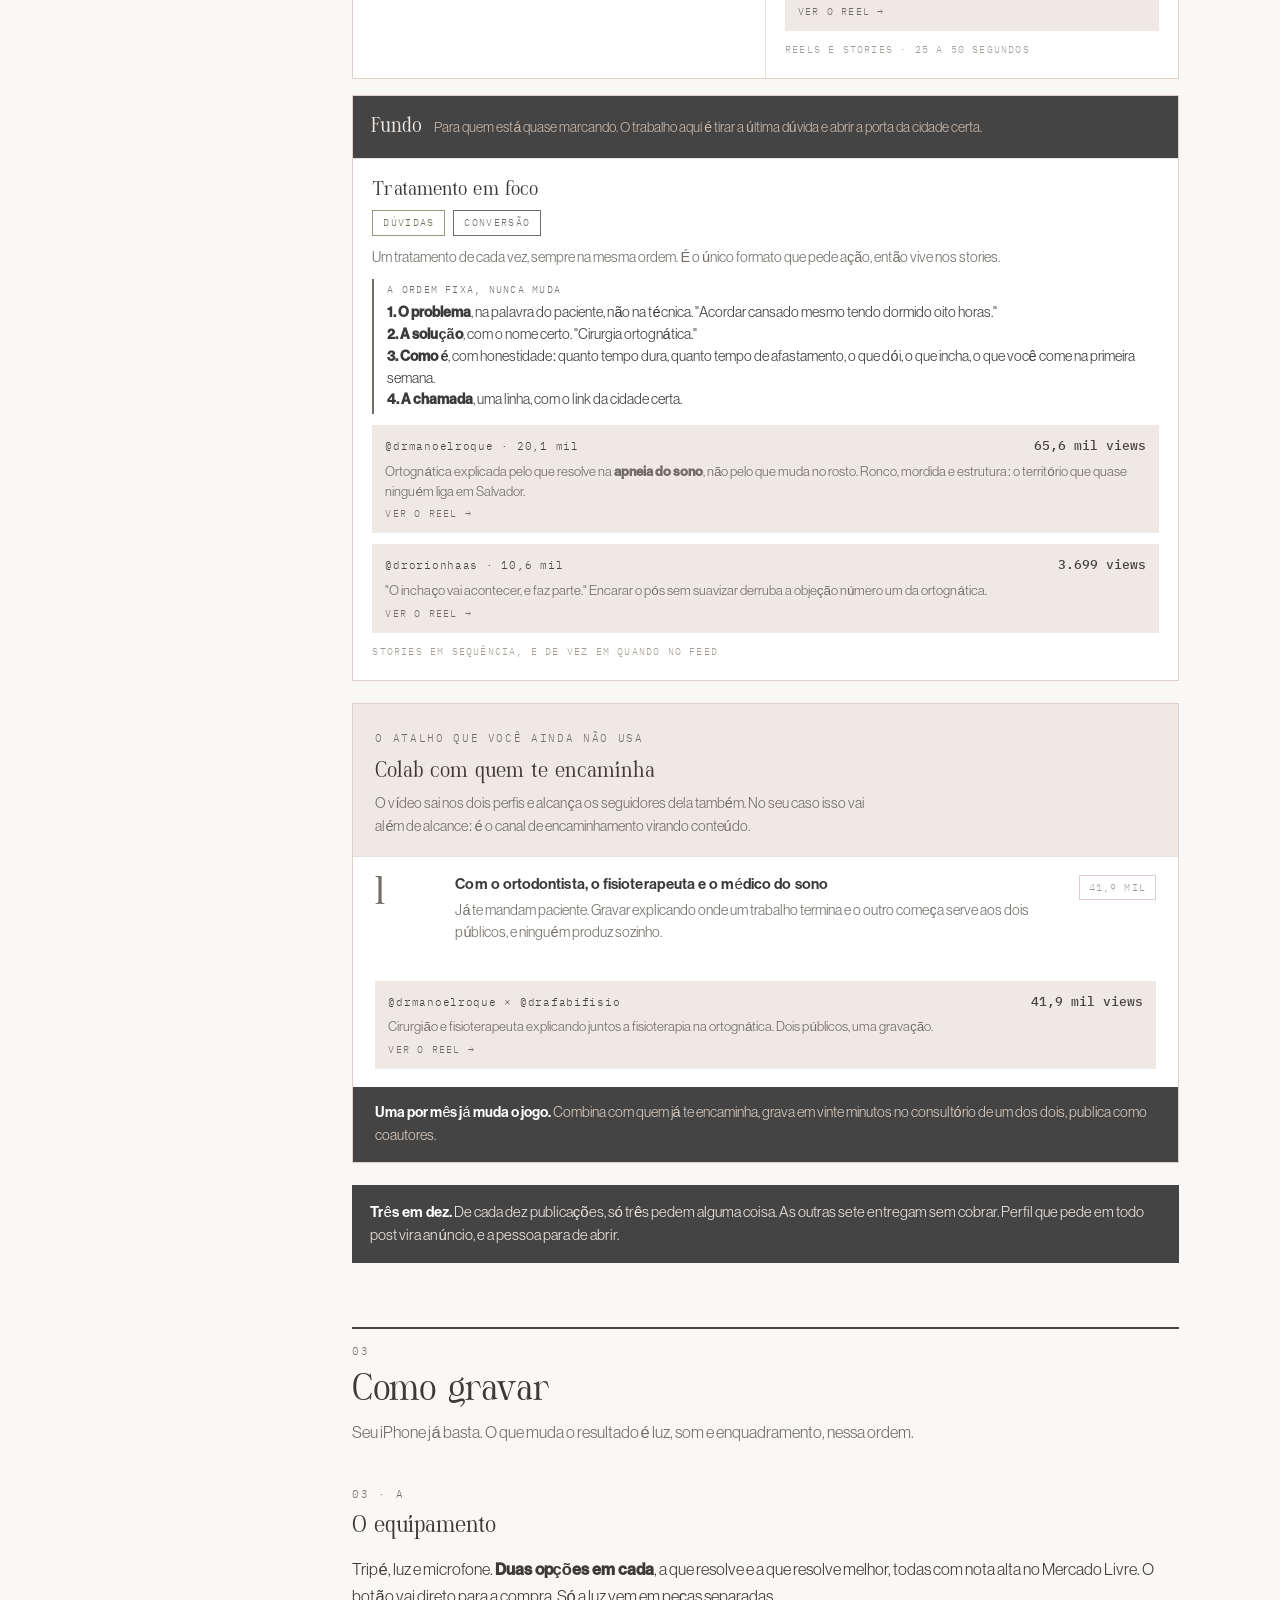
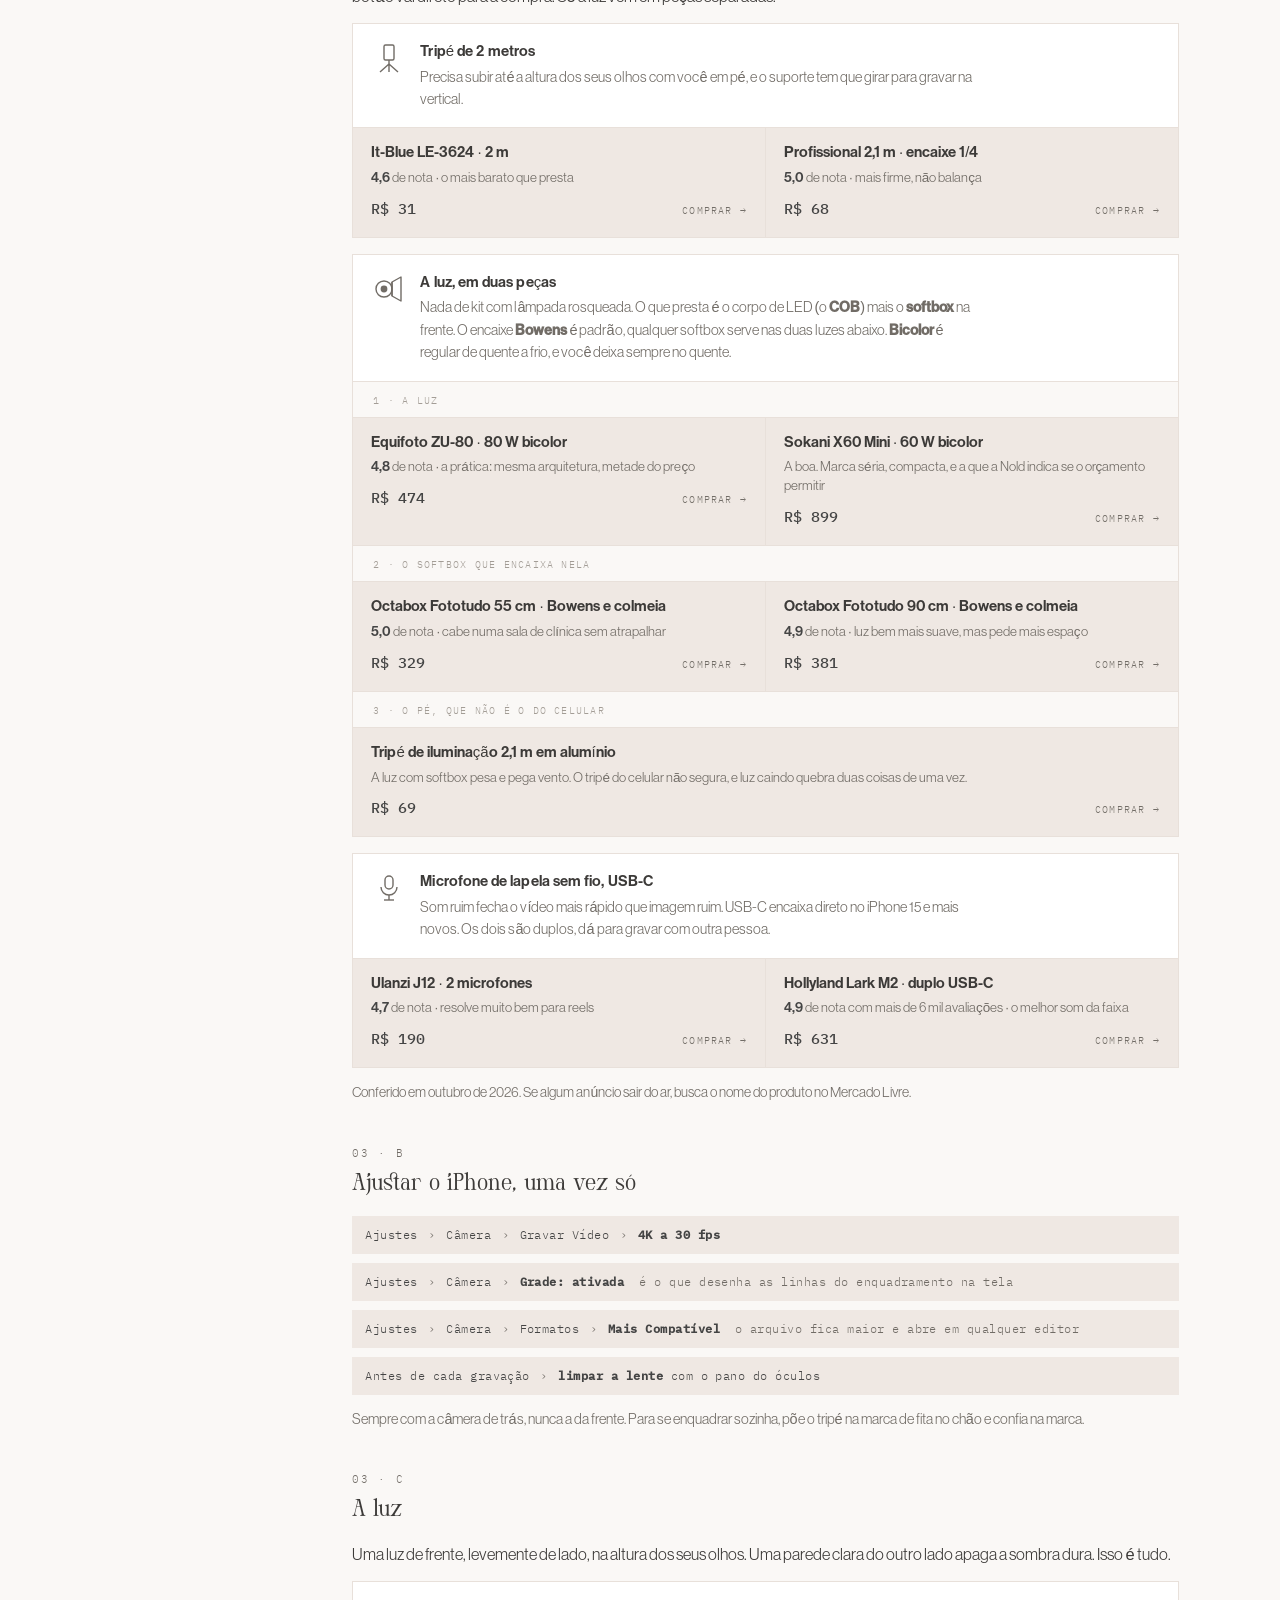
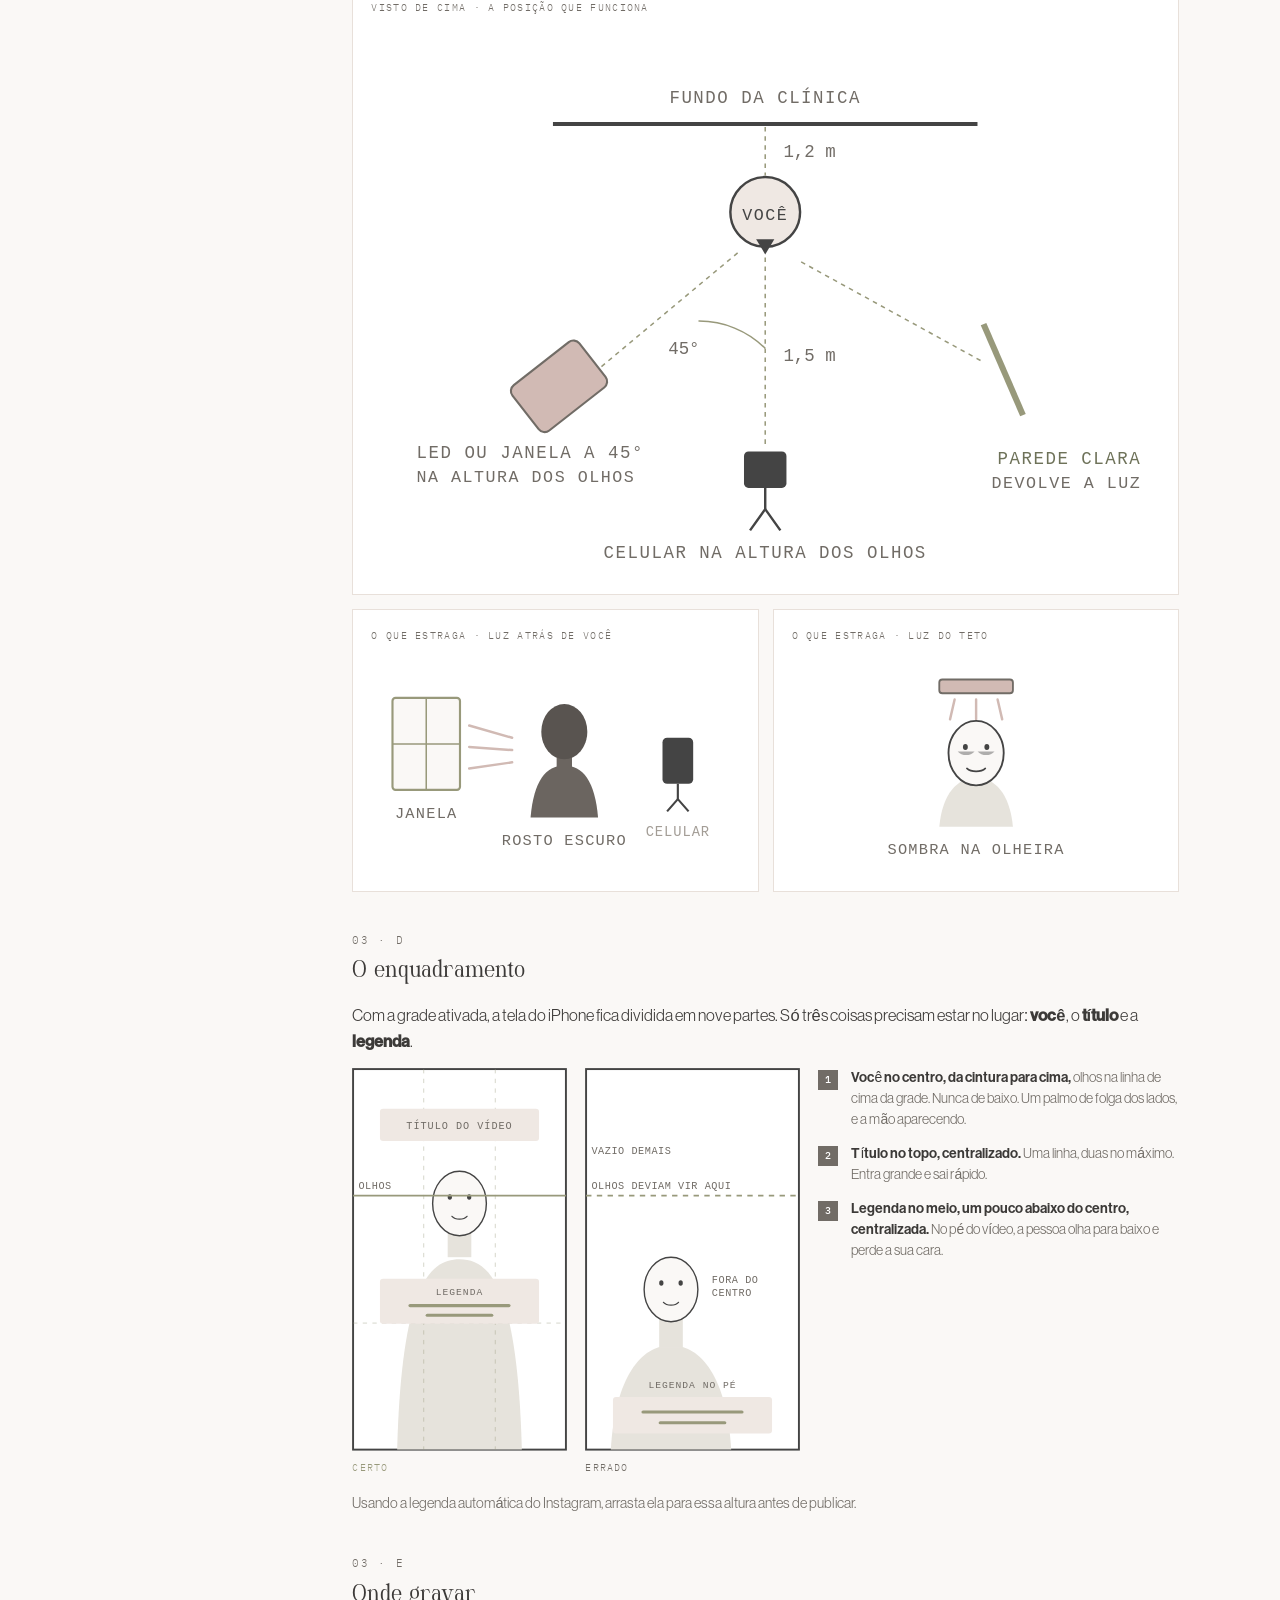
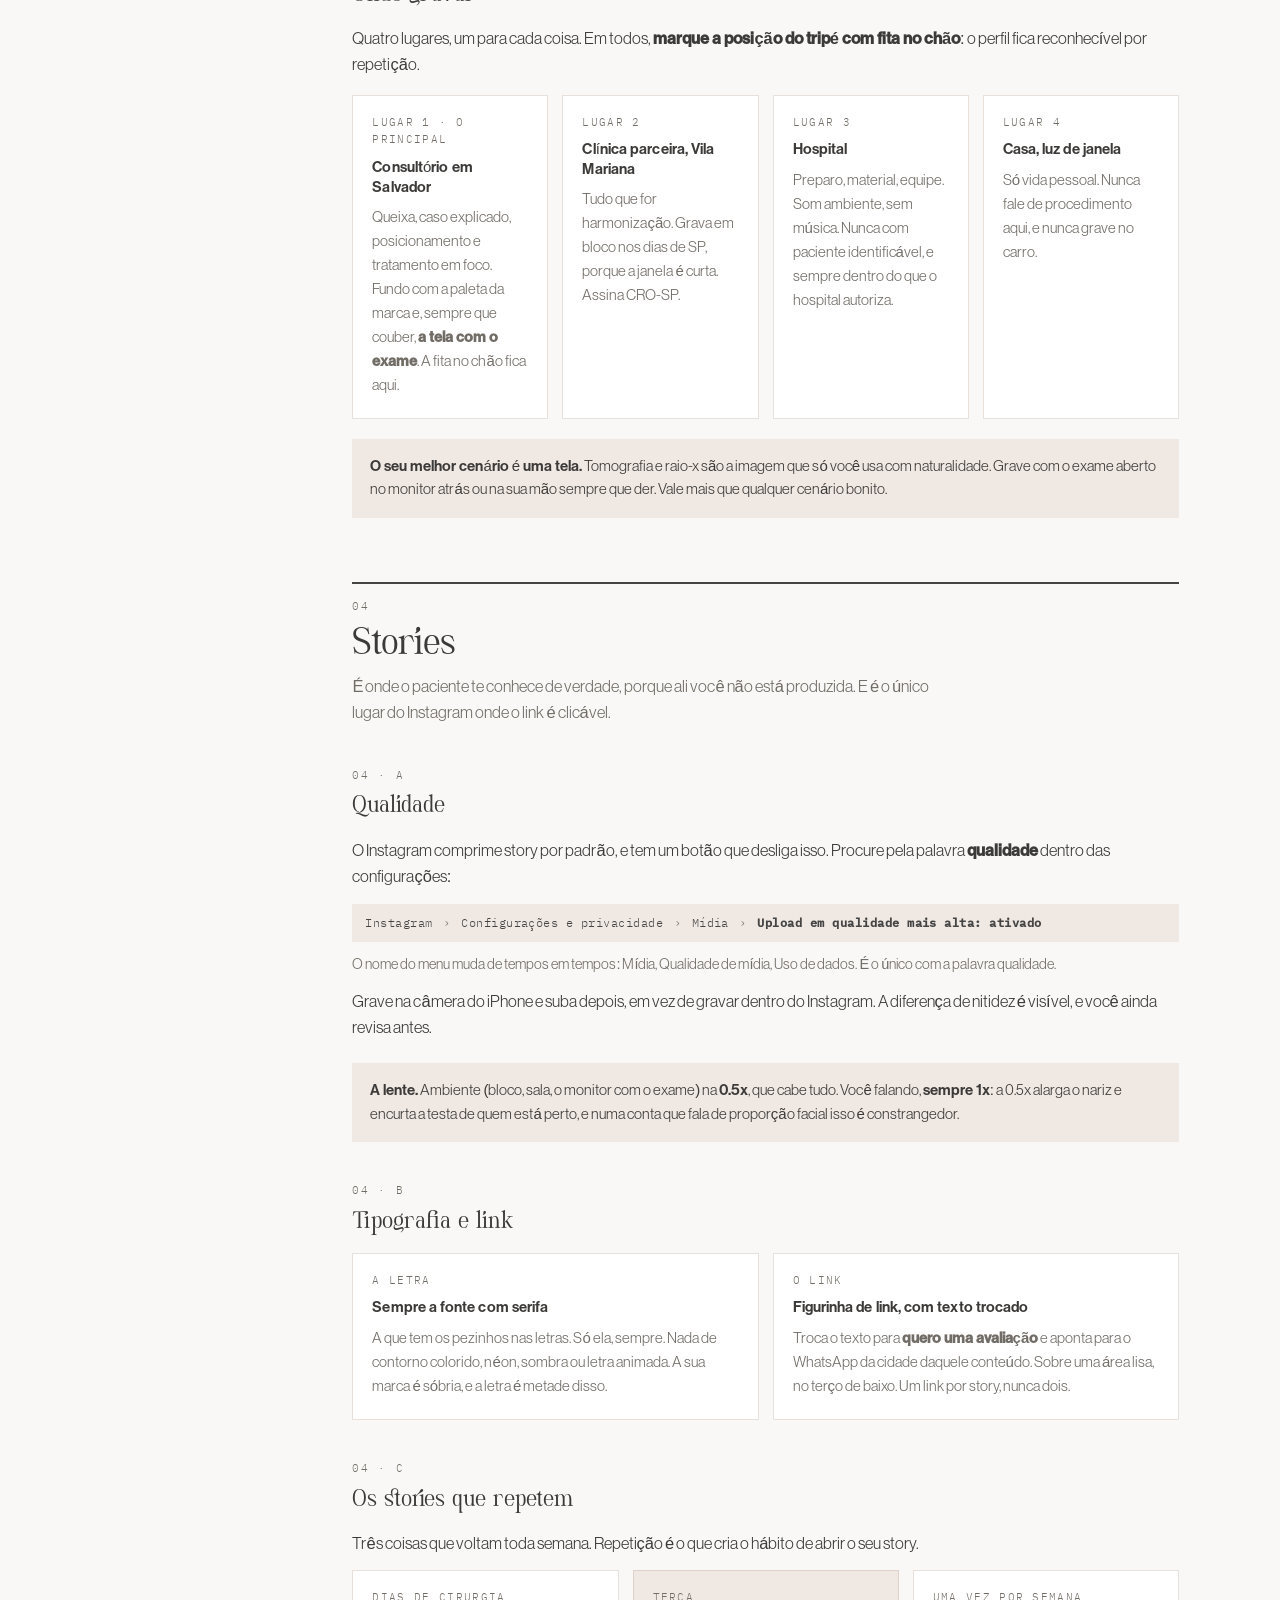
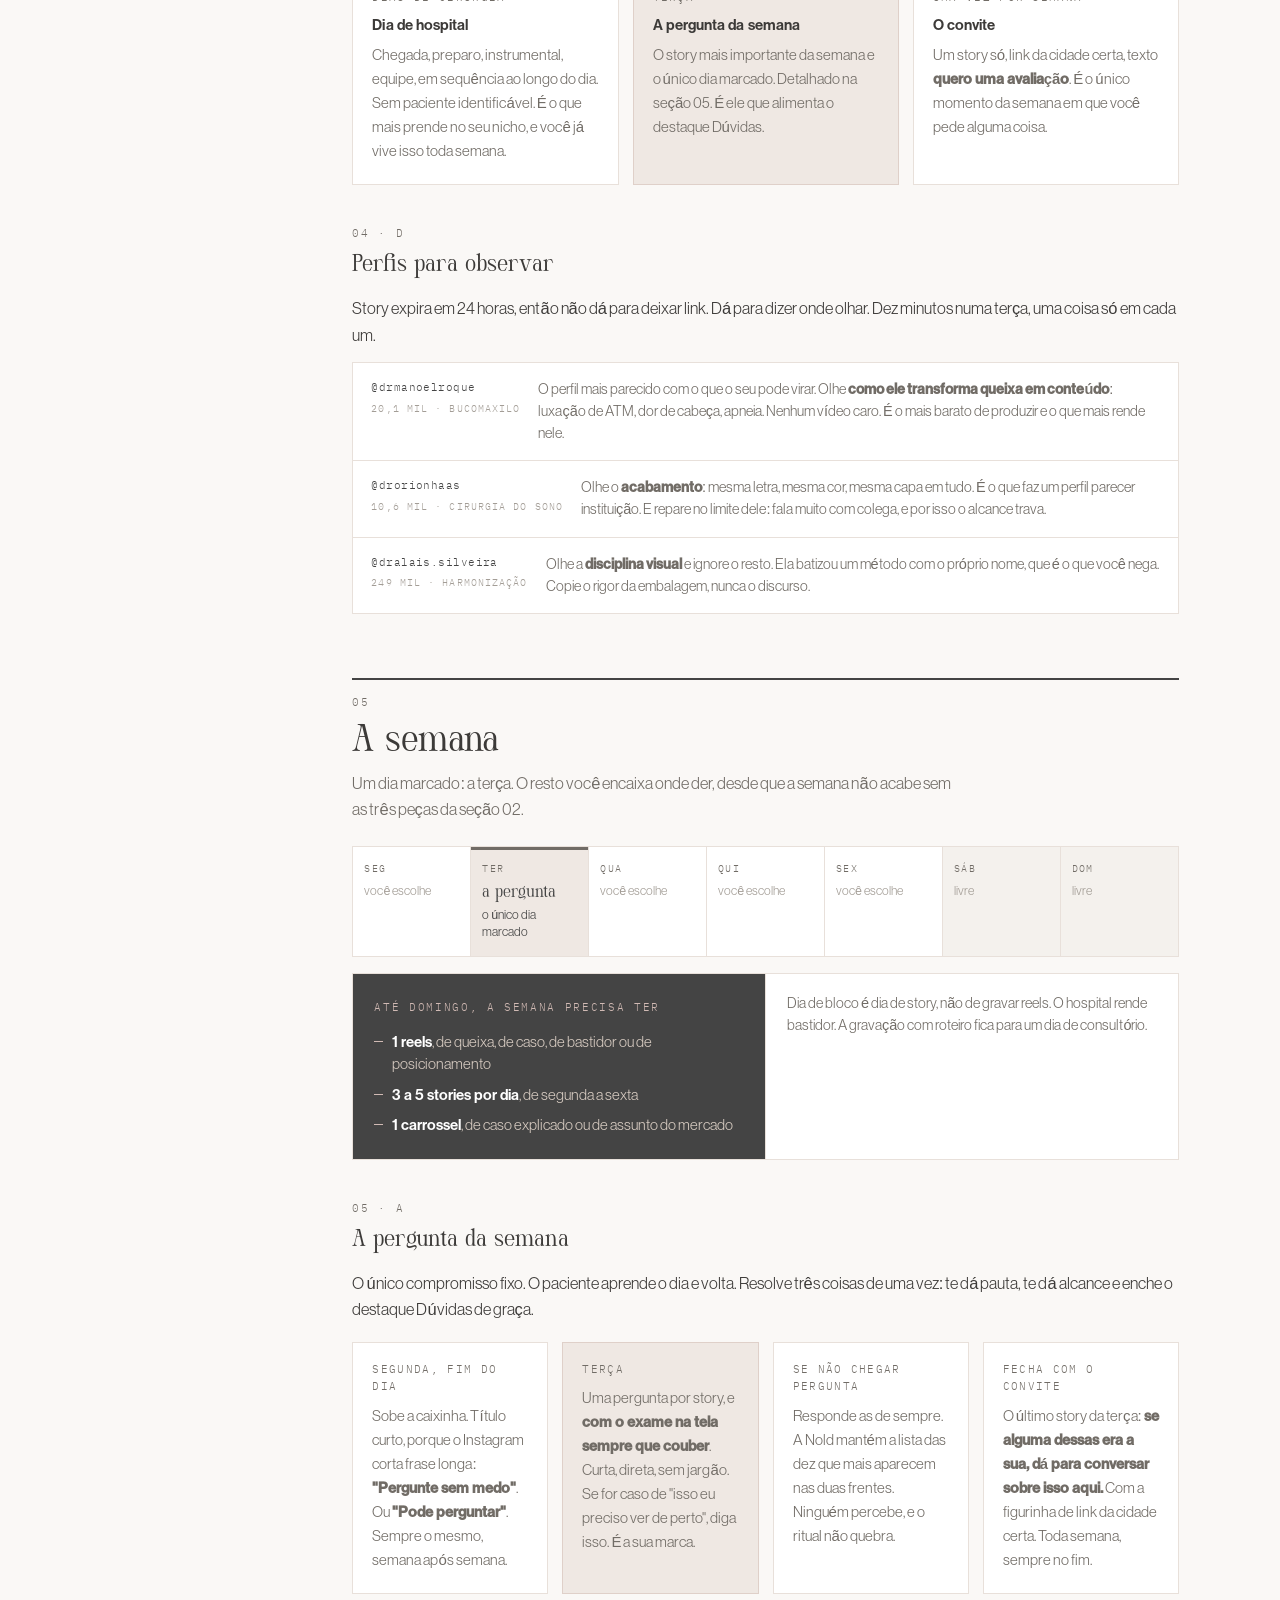
==== commit 8e26f07b: "Guia da Jéssica na identidade real dela, e sem a seção de fixados A identidade existe e estava no Dr" ====
--- a/guia/jessica.html
+++ b/guia/jessica.html
@@ -19,11 +19,11 @@
 
 :root{
   color-scheme:light;
-  --paper:#FBF7F0; --card:#FFFFFF; --creme:#EDE4D6; --creme-d:#DCD0BC;
-  --terra:#C9A227; --terra-d:#8F6F12; --salvia:#7E8A63; --salvia-l:#C3CBAF;
-  --cacau:#3A2C20; --ouro:#D8BE6B;
-  --ink:#241D17; --gray:#6E6055; --gray-l:#9A8B7D;
-  --line:#E4DACB; --line-2:#D2C4B0;
+  --paper:#FAF8F6; --card:#FFFFFF; --creme:#EFE8E3; --creme-d:#DFD0C9;
+  --terra:#716C66; --terra-d:#444444; --salvia:#98997B; --salvia-l:#C6C7B2;
+  --cacau:#444444; --ouro:#D1BAB4;
+  --ink:#3C3A38; --gray:#716C66; --gray-l:#A39D96;
+  --line:#E8E0DA; --line-2:#DFD0C9;
   --serif:'Hebrinks',Georgia,'Times New Roman',serif;
   --sans:'Haas',ui-sans-serif,-apple-system,'Helvetica Neue',Arial,sans-serif;
   --mono:'Plex',ui-monospace,'SF Mono',Menlo,monospace;
@@ -79,7 +79,7 @@
 
 /* ---------- índice ---------- */
 /* arranque */
-.arranque{border:1px solid var(--terra);background:#FBF5E4;padding:20px 22px 22px;margin:30px 0 0}
+.arranque{border:1px solid var(--terra);background:#F3EFEA;padding:20px 22px 22px;margin:30px 0 0}
 .ar3{display:grid;grid-template-columns:repeat(auto-fit,minmax(240px,1fr));gap:18px;margin-top:14px}
 .ar3>div{display:grid;grid-template-columns:24px 1fr;gap:12px;align-items:start}
 .ar3 .arn{font-family:var(--mono);font-weight:500;font-size:11px;color:#fff;background:var(--terra-d);
@@ -150,8 +150,8 @@
   padding:14px 18px;border-bottom:1px solid var(--line)}
 .stage>header .lbl{font-family:var(--serif);font-size:21px}
 .stage>header .gl{font-size:14px;color:var(--gray);flex:1;min-width:140px}
-.stage.topo>header{background:#F2E6C8}
-.stage.meio>header{background:#E6E2D6}
+.stage.topo>header{background:#E8DED6}
+.stage.meio>header{background:#E8E9DD}
 .stage.fundo>header{background:var(--cacau)}
 .stage.fundo>header .lbl{color:var(--creme)}
 .stage.fundo>header .gl{color:#CBB9AC}
@@ -204,7 +204,7 @@
 }
 
 /* aviso de nao copiar */
-.warn{border-left:3px solid var(--terra);background:#FBF5E4;padding:20px 22px 22px;margin-bottom:26px}
+.warn{border-left:3px solid var(--terra);background:#F3EFEA;padding:20px 22px 22px;margin-bottom:26px}
 .warn h4{color:var(--terra-d);font-size:16px;margin-bottom:10px}
 .warn p{font-size:15px;color:var(--ink);line-height:1.55;margin:0 0 11px}
 .warn ul{margin:0 0 13px;padding:0;list-style:none;display:flex;flex-direction:column;gap:7px}
@@ -238,8 +238,8 @@
 .scalecol{display:flex;flex-direction:column;gap:11px}
 
 /* confirmacao */
-.okbox{display:grid;grid-template-columns:34px 1fr;gap:15px;background:#EDF0E4;
-  border:1px solid #D2DAC2;padding:18px 20px 20px;align-items:start}
+.okbox{display:grid;grid-template-columns:34px 1fr;gap:15px;background:#EDEFE5;
+  border:1px solid #CFD2BE;padding:18px 20px 20px;align-items:start}
 .okbox .ok{width:34px;height:34px;border-radius:50%;background:#7E8A63;color:#fff;
   display:grid;place-items:center;font-size:17px;line-height:1}
 .okbox h4{color:#56603F;margin-bottom:7px}
@@ -251,33 +251,23 @@
 .copybox .mono.t{color:var(--ouro)}
 .copybox pre{margin:0;font-family:var(--sans);font-weight:300;font-size:15px;line-height:1.5;
   color:#F7EFE7;white-space:pre-wrap;word-break:break-word}
-.cpnota{font-size:12.5px;line-height:1.45;color:#C8B89F;margin:0}
+.cpnota{font-size:12.5px;line-height:1.45;color:#BFB6AE;margin:0}
 .cpnota b{color:var(--ouro);font-weight:500}
 .cpbtn{align-self:flex-start;font-family:var(--mono);font-size:10px;letter-spacing:.13em;
   text-transform:uppercase;color:var(--cacau);background:var(--ouro);padding:7px 14px;cursor:pointer}
-.cpbtn:hover{background:#E7D49A}
+.cpbtn:hover{background:#C7C8B3}
 .cpbtn[data-done]{background:#9AA87E;color:#fff}
 
 /* destaques */
 .hl{display:flex;flex-direction:column;gap:11px;align-items:center;text-align:center}
 .hl .cv{position:relative;width:98px;height:98px;border-radius:50%;background:var(--creme);
   border:1px solid var(--creme-d);display:grid;place-items:center;margin-bottom:7px}
-.hl a.cv:hover{background:#E4D8C0;border-color:var(--terra)}
+.hl a.cv:hover{background:#E6DED8;border-color:var(--terra)}
 .hl .cv .dl{position:absolute;left:50%;transform:translateX(-50%);bottom:-10px;
   background:var(--terra);color:#fff;font-family:var(--mono);font-weight:500;font-size:9px;
   letter-spacing:.11em;text-transform:uppercase;padding:4px 9px;white-space:nowrap}
 .hl .nmh{font-family:var(--mono);font-size:10.5px;letter-spacing:.13em;text-transform:uppercase;color:var(--cacau)}
 .hl p{font-size:13.5px;color:var(--gray);line-height:1.45;margin:0}
-
-/* fixados grid */
-.pins{display:grid;grid-template-columns:repeat(3,1fr);gap:4px;max-width:330px;
-  border:1px solid var(--line-2);padding:4px;background:var(--card)}
-.pins div{aspect-ratio:1;background:var(--creme);display:flex;flex-direction:column;
-  align-items:center;justify-content:center;gap:3px;overflow:hidden;
-  font-family:var(--mono);font-size:8.5px;letter-spacing:.06em;line-height:1.3;
-  color:var(--gray-l);text-align:center;padding:6px 4px}
-.pins div b{font-weight:500;display:block}
-.pins div.p{background:var(--cacau);color:var(--creme)}
 
 /* equipamento */
 .kit2{display:flex;flex-direction:column;gap:16px}
@@ -291,7 +281,7 @@
 .prods{display:grid;grid-template-columns:repeat(auto-fit,minmax(250px,1fr));gap:1px;
   background:var(--line);border-top:1px solid var(--line)}
 .prod{background:var(--creme);padding:15px 18px 16px;display:flex;flex-direction:column;gap:6px;min-width:0}
-.prod:hover{background:#E4D8C0}
+.prod:hover{background:#E6DED8}
 .prod .pnm{font-weight:500;font-size:15px;line-height:1.3}
 .prod .pmeta{font-size:13.5px;color:var(--gray);line-height:1.4}
 .prod .pmeta b{color:var(--terra-d);font-weight:500}
@@ -322,7 +312,7 @@
   border:1px solid var(--line);margin-bottom:16px}
 .weekstrip>div{background:var(--card);padding:14px 11px 16px;min-width:0;
   display:flex;flex-direction:column;gap:6px;align-items:flex-start}
-.weekstrip>div.off{background:#F7F2E9}
+.weekstrip>div.off{background:#F4F1ED}
 .weekstrip>div.fix{background:var(--creme);border-top:3px solid var(--terra);padding-top:11px}
 .weekstrip .d{font-family:var(--mono);font-size:10px;letter-spacing:.13em;text-transform:uppercase;color:var(--terra)}
 .weekstrip .fixo{font-family:var(--serif);font-size:17px;line-height:1.1;color:var(--cacau)}
@@ -434,25 +424,24 @@
       <div class="ar3">
         <div><span class="arn">1</span><p>Conserte o campo <b>Nome</b>. Está escrito
           "Hamonização", sem o R, e sem cidade nenhuma. <a href="#s1">seção 01</a></p></div>
-        <div><span class="arn">2</span><p>Baixe as <b>quatro capas</b> e ponha os destaques
-          de trabalho na frente dos de viagem. <a href="#s1">seção 01</a></p></div>
+        <div><span class="arn">2</span><p>Troque o <b>link da bio</b> pela página que já
+          separa as duas cidades. <a href="#s1">seção 01</a></p></div>
         <div><span class="arn">3</span><p>Arquive o post <b>DEPOIMENTO</b>. É o maior risco
-          do perfil hoje. <a href="#s8">seção 08</a></p></div>
+          do perfil hoje. <a href="#s7">seção 07</a></p></div>
       </div>
     </div>
 
     <nav class="toc">
       <a href="#s0"><span class="n">00</span><span class="t">Como usar</span></a>
       <a href="#s1"><span class="n">01</span><span class="t">Arrumar a casa</span></a>
-      <a href="#s2"><span class="n">02</span><span class="t">Os três fixados</span></a>
-      <a href="#s3"><span class="n">03</span><span class="t">As linhas de conteúdo</span></a>
-      <a href="#s4"><span class="n">04</span><span class="t">Como gravar</span></a>
-      <a href="#s5"><span class="n">05</span><span class="t">Stories</span></a>
-      <a href="#s6"><span class="n">06</span><span class="t">A semana</span></a>
-      <a href="#s7"><span class="n">07</span><span class="t">Os três primeiros segundos</span></a>
-      <a href="#s8"><span class="n">08</span><span class="t">O que não fazer</span></a>
-      <a href="#s9"><span class="n">09</span><span class="t">Música</span></a>
-      <a href="#s10"><span class="n">10</span><span class="t">Os primeiros 7 dias</span></a>
+      <a href="#s2"><span class="n">02</span><span class="t">As linhas de conteúdo</span></a>
+      <a href="#s3"><span class="n">03</span><span class="t">Como gravar</span></a>
+      <a href="#s4"><span class="n">04</span><span class="t">Stories</span></a>
+      <a href="#s5"><span class="n">05</span><span class="t">A semana</span></a>
+      <a href="#s6"><span class="n">06</span><span class="t">Os três primeiros segundos</span></a>
+      <a href="#s7"><span class="n">07</span><span class="t">O que não fazer</span></a>
+      <a href="#s8"><span class="n">08</span><span class="t">Música</span></a>
+      <a href="#s9"><span class="n">09</span><span class="t">Os primeiros 7 dias</span></a>
     </nav>
   </div>
 
@@ -460,15 +449,14 @@
     <nav class="side" id="side">
       <a href="#s0" data-j="s0">00 Como usar</a>
       <a href="#s1" data-j="s1">01 Arrumar a casa</a>
-      <a href="#s2" data-j="s2">02 Os três fixados</a>
-      <a href="#s3" data-j="s3">03 Linhas de conteúdo</a>
-      <a href="#s4" data-j="s4">04 Como gravar</a>
-      <a href="#s5" data-j="s5">05 Stories</a>
-      <a href="#s6" data-j="s6">06 A semana</a>
-      <a href="#s7" data-j="s7">07 Três segundos</a>
-      <a href="#s8" data-j="s8">08 O que não fazer</a>
-      <a href="#s9" data-j="s9">09 Música</a>
-      <a href="#s10" data-j="s10">10 Primeiros 7 dias</a>
+      <a href="#s2" data-j="s2">02 Linhas de conteúdo</a>
+      <a href="#s3" data-j="s3">03 Como gravar</a>
+      <a href="#s4" data-j="s4">04 Stories</a>
+      <a href="#s5" data-j="s5">05 A semana</a>
+      <a href="#s6" data-j="s6">06 Três segundos</a>
+      <a href="#s7" data-j="s7">07 O que não fazer</a>
+      <a href="#s8" data-j="s8">08 Música</a>
+      <a href="#s9" data-j="s9">09 Primeiros 7 dias</a>
     </nav>
 
     <div class="body">
@@ -500,8 +488,8 @@
             ideia, e este guia é isso.</p>
             <ul>
               <li>Todos os stories</li>
-              <li>Escolher o assunto, nas linhas da seção 03</li>
-              <li>Gravar, com a luz e o quadro da seção 04</li>
+              <li>Escolher o assunto, nas linhas da seção 02</li>
+              <li>Gravar, com a luz e o quadro da seção 03</li>
               <li>Editar, legendar e publicar, com o CRO da cidade certa</li>
               <li>Personalizar os modelos de arte nos seus posts</li>
               <li>Guardar a autorização de cada paciente que aparece</li>
@@ -511,7 +499,7 @@
 
         <div class="note" style="margin-top:16px">
           <b>Aqui não tem calendário, e é de propósito.</b> Calendário atrasa, o atraso
-          vira culpa e a culpa vira perfil parado. Tem <b>volume por semana</b>, na seção 06.
+          vira culpa e a culpa vira perfil parado. Tem <b>volume por semana</b>, na seção 05.
           Dia, assunto e hora são seus. O volume é baixo para caber numa agenda com bloco,
           plantão, aula e duas cidades.
         </div>
@@ -582,7 +570,7 @@
           <div class="bioline"><span class="bn">2</span><span>Salvador e São Paulo</span></div>
           <div class="bioline"><span class="bn">3</span><span>CRO-BA 16230 · CRO-SP 180773</span></div>
           <div class="bioline"><span class="bn">4</span><span>Avaliação ↓</span></div>
-          <div class="biolink">jessicacuri.com.br/bio</div>
+          <div class="biolink">dra-jessica-curi.vercel.app/bio</div>
         </div>
 
         <ol class="annot">
@@ -598,9 +586,9 @@
         </ol>
 
         <!-- link -->
-        <div class="sub"><span class="mono t">01 · c</span><h3>O link, e o problema das duas cidades</h3></div>
+        <div class="sub"><span class="mono t">01 · c</span><h3>O link</h3></div>
         <div class="live">
-          <h4>Hoje o link manda todo mundo para o mesmo WhatsApp de Salvador</h4>
+          <h4>Hoje o link manda todo mundo para o WhatsApp de Salvador</h4>
           <ul>
             <li>O link é <code>api.whatsapp.com/send?phone=5571996756595</code>, um número
             com <b>DDD 71</b>.
@@ -608,15 +596,21 @@
               de outro estado. Parte desiste ali, e você nunca fica sabendo.</span></li>
           </ul>
         </div>
-        <p style="margin-top:18px">A Nold monta <code>jessicacuri.com.br/bio</code> com
-        dois botões, <b>Salvador</b> e <b>São Paulo</b>, cada um abrindo o WhatsApp certo
-        com a mensagem pronta. Esse vira o link e nunca mais muda: o paciente decora o
-        caminho e a gente passa a medir de onde vem cada avaliação.</p>
-        <div class="note" style="margin-top:16px">
-          <b>Até a página ficar pronta</b>, a figurinha de link do story aponta para a
-          cidade daquele conteúdo. Ortognática, ATM, siso e implante vão para o 71.
-          Harmonização vai para o número de SP, que você ainda precisa nos mandar.
-        </div>
+
+        <p style="margin-top:18px">A página que resolve isso <b>já está no ar</b>:</p>
+        <div class="copyrow" style="grid-template-columns:1fr">
+          <div class="copybox">
+            <span class="mono t">Link da bio · copie e cole</span>
+            <pre id="cp-link">https://dra-jessica-curi.vercel.app/bio</pre>
+            <button class="cpbtn" data-cp="cp-link">copiar</button>
+            <p class="cpnota">Ela já separa as duas cidades, cada uma com o seu CRO:
+            Salvador para mandíbula, mordida, respiração e siso; São Paulo para toxina,
+            preenchimento, bioestimulador e papada.</p>
+          </div>
+        </div>
+        <p style="margin-top:16px">Troque o link da bio por esse hoje. Ele é fixo e nunca
+        muda: o paciente decora o caminho, e a gente passa a medir de onde vem cada
+        avaliação.</p>
 
         <!-- destaques -->
         <div class="sub"><span class="mono t">01 · d</span><h3>Os quatro destaques</h3></div>
@@ -639,66 +633,68 @@
           <div class="hl">
             <a class="cv" href="artes-jessica/jessica-destaque-1-casos.png" download title="Baixar a capa Casos">
               <svg viewBox="0 0 96 96" width="62" height="62" aria-hidden="true">
-                <rect x="11" y="11" width="74" height="74" rx="4" fill="none" stroke="#C9A227" stroke-width="1.7"/>
+                <rect x="11" y="11" width="74" height="74" rx="4" fill="none" stroke="#98997B" stroke-width="1.7"/>
                 <path d="M57 19 C47 20 36 27 32 37 C30 42 34 43 35 46 C33 50 26 51 25 54 C25 57 31 56 33 58 C32 61 28 61 29 63 C31 66 34 65 34 67 C33 70 29 69 30 71 C33 76 37 76 39 78 C44 81 49 81 53 81"
-                      fill="none" stroke="#C9A227" stroke-width="1.7" stroke-linecap="round" stroke-linejoin="round"/>
-                <line x1="76" y1="32" x2="81" y2="32" stroke="#C9A227" stroke-width="1.2"/>
-                <line x1="76" y1="48" x2="81" y2="48" stroke="#C9A227" stroke-width="1.2"/>
-                <line x1="76" y1="64" x2="81" y2="64" stroke="#C9A227" stroke-width="1.2"/>
+                      fill="none" stroke="#98997B" stroke-width="1.7" stroke-linecap="round" stroke-linejoin="round"/>
+                <line x1="76" y1="32" x2="81" y2="32" stroke="#98997B" stroke-width="1.2"/>
+                <line x1="76" y1="48" x2="81" y2="48" stroke="#98997B" stroke-width="1.2"/>
+                <line x1="76" y1="64" x2="81" y2="64" stroke="#98997B" stroke-width="1.2"/>
               </svg>
               <span class="dl">baixar ↓</span>
             </a>
             <span class="nmh">Casos</span>
-            <p>O caso explicado da quinzena, sempre abrindo pelo exame. A sua prova.</p>
+            <p>Seus casos reais, um por um, cada um começando pelo exame. É a prova de que o
+            trabalho funciona.</p>
           </div>
           <div class="hl">
             <a class="cv" href="artes-jessica/jessica-destaque-2-cirurgia.png" download title="Baixar a capa Cirurgia">
               <svg viewBox="0 0 96 96" width="62" height="62" aria-hidden="true">
-                <line x1="48" y1="10" x2="48" y2="26" stroke="#C9A227" stroke-width="1.5"/>
-                <line x1="36" y1="10" x2="60" y2="10" stroke="#C9A227" stroke-width="1.5"/>
-                <circle cx="48" cy="50" r="24" fill="none" stroke="#C9A227" stroke-width="1.7"/>
-                <circle cx="48" cy="50" r="5" fill="none" stroke="#C9A227" stroke-width="1.3"/>
-                <circle cx="48" cy="36" r="5" fill="none" stroke="#C9A227" stroke-width="1.3"/>
-                <circle cx="60" cy="43" r="5" fill="none" stroke="#C9A227" stroke-width="1.3"/>
-                <circle cx="60" cy="57" r="5" fill="none" stroke="#C9A227" stroke-width="1.3"/>
-                <circle cx="48" cy="64" r="5" fill="none" stroke="#C9A227" stroke-width="1.3"/>
-                <circle cx="36" cy="57" r="5" fill="none" stroke="#C9A227" stroke-width="1.3"/>
-                <circle cx="36" cy="43" r="5" fill="none" stroke="#C9A227" stroke-width="1.3"/>
-                <line x1="28" y1="76" x2="68" y2="76" stroke="#C9A227" stroke-width="1.3"/>
+                <line x1="48" y1="10" x2="48" y2="26" stroke="#98997B" stroke-width="1.5"/>
+                <line x1="36" y1="10" x2="60" y2="10" stroke="#98997B" stroke-width="1.5"/>
+                <circle cx="48" cy="50" r="24" fill="none" stroke="#98997B" stroke-width="1.7"/>
+                <circle cx="48" cy="50" r="5" fill="none" stroke="#98997B" stroke-width="1.3"/>
+                <circle cx="48" cy="36" r="5" fill="none" stroke="#98997B" stroke-width="1.3"/>
+                <circle cx="60" cy="43" r="5" fill="none" stroke="#98997B" stroke-width="1.3"/>
+                <circle cx="60" cy="57" r="5" fill="none" stroke="#98997B" stroke-width="1.3"/>
+                <circle cx="48" cy="64" r="5" fill="none" stroke="#98997B" stroke-width="1.3"/>
+                <circle cx="36" cy="57" r="5" fill="none" stroke="#98997B" stroke-width="1.3"/>
+                <circle cx="36" cy="43" r="5" fill="none" stroke="#98997B" stroke-width="1.3"/>
+                <line x1="28" y1="76" x2="68" y2="76" stroke="#98997B" stroke-width="1.3"/>
               </svg>
               <span class="dl">baixar ↓</span>
             </a>
             <span class="nmh">Cirurgia</span>
-            <p>Salvador: ATM, ortognática, siso e implante. O dia de hospital mora aqui.</p>
+            <p>O que você faz em Salvador: mandíbula, mordida, respiração e siso. E os dias
+            de hospital.</p>
           </div>
           <div class="hl">
             <a class="cv" href="artes-jessica/jessica-destaque-3-harmonizacao.png" download title="Baixar a capa Harmonização">
               <svg viewBox="0 0 96 96" width="62" height="62" aria-hidden="true">
-                <ellipse cx="48" cy="48" rx="19" ry="33" fill="none" stroke="#C9A227" stroke-width="1.7"/>
-                <line x1="31" y1="37" x2="65" y2="37" stroke="#C9A227" stroke-width="1.3"/>
-                <line x1="31" y1="59" x2="65" y2="59" stroke="#C9A227" stroke-width="1.3"/>
-                <line x1="18" y1="26" x2="24" y2="26" stroke="#C9A227" stroke-width="1.3"/>
-                <line x1="18" y1="48" x2="24" y2="48" stroke="#C9A227" stroke-width="1.3"/>
-                <line x1="18" y1="70" x2="24" y2="70" stroke="#C9A227" stroke-width="1.3"/>
+                <ellipse cx="48" cy="48" rx="19" ry="33" fill="none" stroke="#98997B" stroke-width="1.7"/>
+                <line x1="31" y1="37" x2="65" y2="37" stroke="#98997B" stroke-width="1.3"/>
+                <line x1="31" y1="59" x2="65" y2="59" stroke="#98997B" stroke-width="1.3"/>
+                <line x1="18" y1="26" x2="24" y2="26" stroke="#98997B" stroke-width="1.3"/>
+                <line x1="18" y1="48" x2="24" y2="48" stroke="#98997B" stroke-width="1.3"/>
+                <line x1="18" y1="70" x2="24" y2="70" stroke="#98997B" stroke-width="1.3"/>
               </svg>
               <span class="dl">baixar ↓</span>
             </a>
             <span class="nmh">Harmonização</span>
-            <p>São Paulo: o natural que vem de dose medida e lugar certo.</p>
+            <p>O que você faz em São Paulo: toxina, preenchimento, bioestimulador e papada.</p>
           </div>
           <div class="hl">
             <a class="cv" href="artes-jessica/jessica-destaque-4-duvidas.png" download title="Baixar a capa Dúvidas">
               <svg viewBox="0 0 96 96" width="62" height="62" aria-hidden="true">
                 <path d="M29 26 h38 a11 11 0 0 1 11 11 v18 a11 11 0 0 1 -11 11 h-17 l-6 13 l-0 -13 h-15 a11 11 0 0 1 -11 -11 v-18 a11 11 0 0 1 11 -11 z"
-                      fill="none" stroke="#C9A227" stroke-width="1.6" stroke-linejoin="round"/>
-                <circle cx="33" cy="46" r="2.9" fill="#C9A227"/>
-                <circle cx="48" cy="46" r="2.9" fill="#C9A227"/>
-                <circle cx="63" cy="46" r="2.9" fill="#C9A227"/>
+                      fill="none" stroke="#98997B" stroke-width="1.6" stroke-linejoin="round"/>
+                <circle cx="33" cy="46" r="2.9" fill="#98997B"/>
+                <circle cx="48" cy="46" r="2.9" fill="#98997B"/>
+                <circle cx="63" cy="46" r="2.9" fill="#98997B"/>
               </svg>
               <span class="dl">baixar ↓</span>
             </a>
             <span class="nmh">Dúvidas</span>
-            <p>A pergunta da semana. Se enche sozinho, toda terça.</p>
+            <p>As respostas da terça. Você salva as melhores aqui e ele cresce sozinho.</p>
           </div>
         </div>
 
@@ -713,64 +709,11 @@
         </div>
       </section>
 
-      <!-- ======================= 02 ======================= -->
+
+      <!-- ======================= 03 ======================= -->
       <section class="blk" id="s2">
         <div class="bhead">
           <span class="n">02</span>
-          <h2>Os três fixados</h2>
-          <p>Três publicações congeladas no topo. É o que 100% de quem chega vê primeiro,
-          e elas não envelhecem. A Nold escreve e desenha as três.</p>
-        </div>
-
-        <div style="display:flex;gap:26px;flex-wrap:wrap;align-items:flex-start;margin-bottom:26px">
-          <div class="pins">
-            <div class="p"><b>FIXADO 01</b>quem sou eu</div>
-            <div class="p"><b>FIXADO 02</b>as duas cidades</div>
-            <div class="p"><b>FIXADO 03</b>caso explicado</div>
-            <div>post</div><div>post</div><div>post</div>
-            <div>post</div><div>post</div><div>post</div>
-          </div>
-          <p class="muted" style="font-size:15px;flex:1 1 240px;min-width:0">
-            Tudo que você publicar depois entra abaixo deles. É por isso que levam mais
-            produção que um post normal: ficam no ar o ano inteiro.
-          </p>
-        </div>
-
-        <div class="grid g3">
-          <div class="card">
-            <span class="mono t">Fixado 01</span>
-            <h4 style="font-family:var(--serif);font-weight:400;font-size:20px">Quem sou eu</h4>
-            <p>Mater Dei, plantão no HGE, Let's HOF. E por que uma cirurgiã também
-            harmoniza, que é o que muda tudo para quem senta na cadeira.</p>
-            <span class="tag">Precisa de: ensaio fotográfico</span>
-          </div>
-          <div class="card">
-            <span class="mono t">Fixado 02</span>
-            <h4 style="font-family:var(--serif);font-weight:400;font-size:20px">As duas cidades</h4>
-            <p>O que você faz em Salvador, o que você faz em São Paulo, e o contato de
-            cada uma. Mata a confusão que o perfil tem hoje.</p>
-            <span class="tag">Precisa de: calendário do rodízio e o contato de SP</span>
-          </div>
-          <div class="card">
-            <span class="mono t">Fixado 03</span>
-            <h4 style="font-family:var(--serif);font-weight:400;font-size:20px">Caso explicado</h4>
-            <p>Um caso real do osso à pele: queixa, exame, decisão, limitação. É prova
-            dentro da regra do conselho, e o seu banco de casos já está pronto.</p>
-            <span class="tag">Precisa de: autorização escrita do paciente</span>
-          </div>
-        </div>
-
-        <div class="note" style="margin-top:20px">
-          <b>O quarto vem depois.</b> Com os três rodando, a gente produz <b>"quando eu
-          digo que não é caso de mexer"</b>, a promessa que nenhum concorrente seu assina.
-          Ele entra no lugar do caso explicado, que a essa altura já mora no destaque Casos.
-        </div>
-      </section>
-
-      <!-- ======================= 03 ======================= -->
-      <section class="blk" id="s3">
-        <div class="bhead">
-          <span class="n">03</span>
           <h2>As linhas de conteúdo</h2>
           <p>Oito tipos, separados por onde o paciente está: quem nunca ouviu falar de
           você, quem está decidindo, e quem está quase marcando.</p>
@@ -779,15 +722,15 @@
         <div class="dia" style="margin-bottom:26px">
           <div class="cap">Os três andares e o trabalho de cada um</div>
           <svg viewBox="0 0 480 310" aria-label="Funil de conteúdo em três andares" style="margin:0 auto">
-            <polygon points="20,12 460,12 410,102 70,102" fill="#F2E6C8"/>
-            <polygon points="70,106 410,106 365,196 115,196" fill="#E6E2D6"/>
-            <polygon points="115,200 365,200 330,290 150,290" fill="#1A1714"/>
-            <text x="240" y="52" text-anchor="middle" font-family="Georgia,serif" font-size="22" fill="#3A2C20">Topo · Reels</text>
-            <text x="240" y="78" text-anchor="middle" font-family="monospace" font-size="12" letter-spacing="1.2" fill="#8F6F12">SER DESCOBERTA · O SEU GARGALO</text>
-            <text x="240" y="146" text-anchor="middle" font-family="Georgia,serif" font-size="22" fill="#3A2C20">Meio · Carrossel e stories</text>
-            <text x="240" y="172" text-anchor="middle" font-family="monospace" font-size="12" letter-spacing="1.2" fill="#5F6A48">GANHAR CONFIANÇA</text>
-            <text x="240" y="240" text-anchor="middle" font-family="Georgia,serif" font-size="20" fill="#EDE4D6">Fundo · Stories e feed</text>
-            <text x="240" y="266" text-anchor="middle" font-family="monospace" font-size="12" letter-spacing="1.2" fill="#D8BE6B">VIRAR AVALIAÇÃO</text>
+            <polygon points="20,12 460,12 410,102 70,102" fill="#DFD0C9"/>
+            <polygon points="70,106 410,106 365,196 115,196" fill="#E6E3DC"/>
+            <polygon points="115,200 365,200 330,290 150,290" fill="#444444"/>
+            <text x="240" y="52" text-anchor="middle" font-family="Georgia,serif" font-size="22" fill="#444444">Topo · Reels</text>
+            <text x="240" y="78" text-anchor="middle" font-family="monospace" font-size="12" letter-spacing="1.2" fill="#716C66">SER DESCOBERTA · O SEU GARGALO</text>
+            <text x="240" y="146" text-anchor="middle" font-family="Georgia,serif" font-size="22" fill="#444444">Meio · Carrossel e stories</text>
+            <text x="240" y="172" text-anchor="middle" font-family="monospace" font-size="12" letter-spacing="1.2" fill="#716C66">GANHAR CONFIANÇA</text>
+            <text x="240" y="240" text-anchor="middle" font-family="Georgia,serif" font-size="20" fill="#EFE8E3">Fundo · Stories e feed</text>
+            <text x="240" y="266" text-anchor="middle" font-family="monospace" font-size="12" letter-spacing="1.2" fill="#D1BAB4">VIRAR AVALIAÇÃO</text>
           </svg>
         </div>
 
@@ -1148,15 +1091,15 @@
       </section>
 
       <!-- ======================= 04 ======================= -->
-      <section class="blk" id="s4">
+      <section class="blk" id="s3">
         <div class="bhead">
-          <span class="n">04</span>
+          <span class="n">03</span>
           <h2>Como gravar</h2>
           <p>Seu iPhone já basta. O que muda o resultado é luz, som e enquadramento,
           nessa ordem.</p>
         </div>
 
-        <div class="sub"><span class="mono t">04 · a</span><h3>O equipamento</h3></div>
+        <div class="sub"><span class="mono t">03 · a</span><h3>O equipamento</h3></div>
         <p>Tripé, luz e microfone. <b>Duas opções em cada</b>, a que resolve e a que
         resolve melhor, todas com nota alta no Mercado Livre. O botão vai direto para a
         compra. Só a luz vem em peças separadas.</p>
@@ -1274,7 +1217,7 @@
         <p class="muted" style="font-size:14px;margin-top:14px">Conferido em outubro de
         2026. Se algum anúncio sair do ar, busca o nome do produto no Mercado Livre.</p>
 
-        <div class="sub"><span class="mono t">04 · b</span><h3>Ajustar o iPhone, uma vez só</h3></div>
+        <div class="sub"><span class="mono t">03 · b</span><h3>Ajustar o iPhone, uma vez só</h3></div>
         <div class="path">
           <div>Ajustes <span class="ar">›</span> Câmera <span class="ar">›</span> Gravar Vídeo <span class="ar">›</span> <b>4K a 30 fps</b></div>
           <div>Ajustes <span class="ar">›</span> Câmera <span class="ar">›</span> <b>Grade: ativada</b> &nbsp;<span style="color:var(--gray)">é o que desenha as linhas do enquadramento na tela</span></div>
@@ -1285,7 +1228,7 @@
         trás, nunca a da frente. Para se enquadrar sozinha, põe o tripé na marca de fita no
         chão e confia na marca.</p>
 
-        <div class="sub"><span class="mono t">04 · c</span><h3>A luz</h3></div>
+        <div class="sub"><span class="mono t">03 · c</span><h3>A luz</h3></div>
         <p>Uma luz de frente, levemente de lado, na altura dos seus olhos. Uma parede
         clara do outro lado apaga a sombra dura. Isso é tudo.</p>
 
@@ -1293,36 +1236,36 @@
           <div class="cap">Visto de cima · a posição que funciona</div>
           <svg viewBox="0 0 520 360" aria-label="Diagrama de luz visto de cima">
             <!-- fundo -->
-            <line x1="120" y1="62" x2="400" y2="62" stroke="#3A2C20" stroke-width="2.5"/>
-            <text x="260" y="48" text-anchor="middle" font-family="monospace" font-size="11.5" letter-spacing="1" fill="#6E6055">FUNDO DA CLÍNICA</text>
+            <line x1="120" y1="62" x2="400" y2="62" stroke="#444444" stroke-width="2.5"/>
+            <text x="260" y="48" text-anchor="middle" font-family="monospace" font-size="11.5" letter-spacing="1" fill="#716C66">FUNDO DA CLÍNICA</text>
             <!-- distancia fundo -->
-            <line x1="260" y1="64" x2="260" y2="96" stroke="#C9A227" stroke-width="1" stroke-dasharray="3 3"/>
-            <text x="272" y="84" font-family="monospace" font-size="11.5" fill="#8F6F12">1,2 m</text>
+            <line x1="260" y1="64" x2="260" y2="96" stroke="#98997B" stroke-width="1" stroke-dasharray="3 3"/>
+            <text x="272" y="84" font-family="monospace" font-size="11.5" fill="#716C66">1,2 m</text>
             <!-- ela -->
-            <circle cx="260" cy="120" r="23" fill="#EDE4D6" stroke="#3A2C20" stroke-width="1.6"/>
-            <polygon points="260,148 254,138 266,138" fill="#3A2C20"/>
-            <text x="260" y="125" text-anchor="middle" font-family="monospace" font-size="11" letter-spacing="1" fill="#3A2C20">VOCÊ</text>
+            <circle cx="260" cy="120" r="23" fill="#EFE8E3" stroke="#444444" stroke-width="1.6"/>
+            <polygon points="260,148 254,138 266,138" fill="#444444"/>
+            <text x="260" y="125" text-anchor="middle" font-family="monospace" font-size="11" letter-spacing="1" fill="#444444">VOCÊ</text>
             <!-- eixo camera -->
-            <line x1="260" y1="150" x2="260" y2="276" stroke="#C9A227" stroke-width="1" stroke-dasharray="3 3"/>
-            <text x="272" y="218" font-family="monospace" font-size="11.5" fill="#8F6F12">1,5 m</text>
+            <line x1="260" y1="150" x2="260" y2="276" stroke="#98997B" stroke-width="1" stroke-dasharray="3 3"/>
+            <text x="272" y="218" font-family="monospace" font-size="11.5" fill="#716C66">1,5 m</text>
             <!-- celular -->
-            <rect x="246" y="278" width="28" height="24" rx="3" fill="#3A2C20"/>
-            <line x1="260" y1="302" x2="260" y2="316" stroke="#3A2C20" stroke-width="1.6"/>
-            <path d="M260 316 L250 330 M260 316 L270 330" stroke="#3A2C20" stroke-width="1.6" fill="none"/>
-            <text x="260" y="348" text-anchor="middle" font-family="monospace" font-size="11.5" letter-spacing="1" fill="#6E6055">CELULAR NA ALTURA DOS OLHOS</text>
+            <rect x="246" y="278" width="28" height="24" rx="3" fill="#444444"/>
+            <line x1="260" y1="302" x2="260" y2="316" stroke="#444444" stroke-width="1.6"/>
+            <path d="M260 316 L250 330 M260 316 L270 330" stroke="#444444" stroke-width="1.6" fill="none"/>
+            <text x="260" y="348" text-anchor="middle" font-family="monospace" font-size="11.5" letter-spacing="1" fill="#716C66">CELULAR NA ALTURA DOS OLHOS</text>
             <!-- LED -->
-            <rect x="96" y="216" width="56" height="38" rx="5" fill="#D8BE6B" stroke="#8F6F12" stroke-width="1.4" transform="rotate(-38 124 235)"/>
-            <line x1="152" y1="222" x2="243" y2="146" stroke="#C9A227" stroke-width="1" stroke-dasharray="3 3"/>
-            <text x="30" y="282" font-family="monospace" font-size="11.5" letter-spacing="1" fill="#8F6F12">LED OU JANELA A 45°</text>
-            <text x="30" y="298" font-family="monospace" font-size="11" letter-spacing="1" fill="#6E6055">NA ALTURA DOS OLHOS</text>
+            <rect x="96" y="216" width="56" height="38" rx="5" fill="#D1BAB4" stroke="#716C66" stroke-width="1.4" transform="rotate(-38 124 235)"/>
+            <line x1="152" y1="222" x2="243" y2="146" stroke="#98997B" stroke-width="1" stroke-dasharray="3 3"/>
+            <text x="30" y="282" font-family="monospace" font-size="11.5" letter-spacing="1" fill="#716C66">LED OU JANELA A 45°</text>
+            <text x="30" y="298" font-family="monospace" font-size="11" letter-spacing="1" fill="#716C66">NA ALTURA DOS OLHOS</text>
             <!-- arco 45 -->
-            <path d="M260 210 A62 62 0 0 0 216 192" fill="none" stroke="#C9A227" stroke-width="1"/>
-            <text x="196" y="214" font-family="monospace" font-size="11.5" fill="#8F6F12">45°</text>
+            <path d="M260 210 A62 62 0 0 0 216 192" fill="none" stroke="#98997B" stroke-width="1"/>
+            <text x="196" y="214" font-family="monospace" font-size="11.5" fill="#716C66">45°</text>
             <!-- rebatedor -->
-            <line x1="404" y1="194" x2="430" y2="254" stroke="#7E8A63" stroke-width="4"/>
-            <line x1="402" y1="218" x2="282" y2="152" stroke="#7E8A63" stroke-width="1" stroke-dasharray="3 3"/>
+            <line x1="404" y1="194" x2="430" y2="254" stroke="#98997B" stroke-width="4"/>
+            <line x1="402" y1="218" x2="282" y2="152" stroke="#98997B" stroke-width="1" stroke-dasharray="3 3"/>
             <text x="508" y="286" text-anchor="end" font-family="monospace" font-size="11.5" letter-spacing="1" fill="#6E7259">PAREDE CLARA</text>
-            <text x="508" y="302" text-anchor="end" font-family="monospace" font-size="11" letter-spacing="1" fill="#6E6055">DEVOLVE A LUZ</text>
+            <text x="508" y="302" text-anchor="end" font-family="monospace" font-size="11" letter-spacing="1" fill="#716C66">DEVOLVE A LUZ</text>
           </svg>
         </div>
 
@@ -1330,89 +1273,89 @@
           <div class="dia">
             <div class="cap">O que estraga · luz atrás de você</div>
             <svg viewBox="0 0 240 140" aria-label="Luz atrás deixa o rosto escuro">
-              <rect x="14" y="26" width="44" height="60" rx="2" fill="#F7F1E6" stroke="#C9A227" stroke-width="1.4"/>
-              <line x1="36" y1="26" x2="36" y2="86" stroke="#C9A227" stroke-width="1"/>
-              <line x1="14" y1="56" x2="58" y2="56" stroke="#C9A227" stroke-width="1"/>
-              <path d="M64 44 L92 52 M64 58 L92 60 M64 72 L92 68" stroke="#D8BE6B" stroke-width="1.6" fill="none" stroke-linecap="round"/>
-              <path d="M104 104 C106 80 114 70 126 70 C138 70 146 80 148 104 Z" fill="#5F5349"/>
-              <path d="M121 58 h10 v14 h-10 Z" fill="#5F5349"/>
-              <ellipse cx="126" cy="48" rx="15" ry="18" fill="#514539"/>
-              <rect x="190" y="52" width="20" height="30" rx="3" fill="#3A2C20"/>
-              <line x1="200" y1="82" x2="200" y2="92" stroke="#3A2C20" stroke-width="1.4"/>
-              <path d="M200 92 L193 100 M200 92 L207 100" stroke="#3A2C20" stroke-width="1.4" fill="none"/>
-              <text x="36" y="104" text-anchor="middle" font-family="monospace" font-size="10" letter-spacing=".8" fill="#6E6055">JANELA</text>
-              <text x="126" y="122" text-anchor="middle" font-family="monospace" font-size="10" letter-spacing=".8" fill="#8F6F12">ROSTO ESCURO</text>
-              <text x="200" y="116" text-anchor="middle" font-family="monospace" font-size="9" letter-spacing=".6" fill="#9A8B7D">CELULAR</text>
+              <rect x="14" y="26" width="44" height="60" rx="2" fill="#FAF8F6" stroke="#98997B" stroke-width="1.4"/>
+              <line x1="36" y1="26" x2="36" y2="86" stroke="#98997B" stroke-width="1"/>
+              <line x1="14" y1="56" x2="58" y2="56" stroke="#98997B" stroke-width="1"/>
+              <path d="M64 44 L92 52 M64 58 L92 60 M64 72 L92 68" stroke="#D1BAB4" stroke-width="1.6" fill="none" stroke-linecap="round"/>
+              <path d="M104 104 C106 80 114 70 126 70 C138 70 146 80 148 104 Z" fill="#6B6560"/>
+              <path d="M121 58 h10 v14 h-10 Z" fill="#6B6560"/>
+              <ellipse cx="126" cy="48" rx="15" ry="18" fill="#595450"/>
+              <rect x="190" y="52" width="20" height="30" rx="3" fill="#444444"/>
+              <line x1="200" y1="82" x2="200" y2="92" stroke="#444444" stroke-width="1.4"/>
+              <path d="M200 92 L193 100 M200 92 L207 100" stroke="#444444" stroke-width="1.4" fill="none"/>
+              <text x="36" y="104" text-anchor="middle" font-family="monospace" font-size="10" letter-spacing=".8" fill="#716C66">JANELA</text>
+              <text x="126" y="122" text-anchor="middle" font-family="monospace" font-size="10" letter-spacing=".8" fill="#716C66">ROSTO ESCURO</text>
+              <text x="200" y="116" text-anchor="middle" font-family="monospace" font-size="9" letter-spacing=".6" fill="#A39D96">CELULAR</text>
             </svg>
           </div>
           <div class="dia">
             <div class="cap">O que estraga · luz do teto</div>
             <svg viewBox="0 0 240 140" aria-label="Luz do teto cria sombra sob os olhos">
-              <rect x="96" y="14" width="48" height="9" rx="2" fill="#D8BE6B" stroke="#8F6F12" stroke-width="1.2"/>
-              <path d="M106 27 L103 40 M120 27 L120 40 M134 27 L137 40" stroke="#D8BE6B" stroke-width="1.6" fill="none" stroke-linecap="round"/>
-              <path d="M96 110 C98 88 108 78 120 78 C132 78 142 88 144 110 Z" fill="#E6E2D6"/>
-              <path d="M114 64 h12 v16 h-12 Z" fill="#E6E2D6"/>
-              <ellipse cx="120" cy="62" rx="18" ry="21" fill="#F7F1E6" stroke="#3A2C20" stroke-width="1.2"/>
-              <ellipse cx="113" cy="58" rx="1.6" ry="2" fill="#3A2C20"/>
-              <ellipse cx="127" cy="58" rx="1.6" ry="2" fill="#3A2C20"/>
-              <path d="M108 61 a7 6 0 0 0 11 0 z" fill="#3A2C20" opacity=".42"/>
-              <path d="M121 61 a7 6 0 0 0 11 0 z" fill="#3A2C20" opacity=".42"/>
-              <path d="M114 72 a7 4 0 0 0 12 0" fill="none" stroke="#3A2C20" stroke-width="1.1" stroke-linecap="round"/>
-              <text x="120" y="128" text-anchor="middle" font-family="monospace" font-size="10" letter-spacing=".8" fill="#8F6F12">SOMBRA NA OLHEIRA</text>
+              <rect x="96" y="14" width="48" height="9" rx="2" fill="#D1BAB4" stroke="#716C66" stroke-width="1.2"/>
+              <path d="M106 27 L103 40 M120 27 L120 40 M134 27 L137 40" stroke="#D1BAB4" stroke-width="1.6" fill="none" stroke-linecap="round"/>
+              <path d="M96 110 C98 88 108 78 120 78 C132 78 142 88 144 110 Z" fill="#E6E3DC"/>
+              <path d="M114 64 h12 v16 h-12 Z" fill="#E6E3DC"/>
+              <ellipse cx="120" cy="62" rx="18" ry="21" fill="#FAF8F6" stroke="#444444" stroke-width="1.2"/>
+              <ellipse cx="113" cy="58" rx="1.6" ry="2" fill="#444444"/>
+              <ellipse cx="127" cy="58" rx="1.6" ry="2" fill="#444444"/>
+              <path d="M108 61 a7 6 0 0 0 11 0 z" fill="#444444" opacity=".42"/>
+              <path d="M121 61 a7 6 0 0 0 11 0 z" fill="#444444" opacity=".42"/>
+              <path d="M114 72 a7 4 0 0 0 12 0" fill="none" stroke="#444444" stroke-width="1.1" stroke-linecap="round"/>
+              <text x="120" y="128" text-anchor="middle" font-family="monospace" font-size="10" letter-spacing=".8" fill="#716C66">SOMBRA NA OLHEIRA</text>
             </svg>
           </div>
         </div>
 
-        <div class="sub"><span class="mono t">04 · d</span><h3>O enquadramento</h3></div>
+        <div class="sub"><span class="mono t">03 · d</span><h3>O enquadramento</h3></div>
         <p>Com a grade ativada, a tela do iPhone fica dividida em nove partes. Só três
         coisas precisam estar no lugar: <b>você</b>, o <b>título</b> e a <b>legenda</b>.</p>
 
         <div class="frames">
           <figure>
             <svg viewBox="0 0 200 356" aria-label="Enquadramento correto">
-              <rect x="1" y="1" width="198" height="354" fill="#FFFFFF" stroke="#3A2C20" stroke-width="1.8"/>
+              <rect x="1" y="1" width="198" height="354" fill="#FFFFFF" stroke="#444444" stroke-width="1.8"/>
               <!-- corpo -->
-              <path d="M42 355 C46 208 70 178 100 178 C130 178 154 208 158 355 Z" fill="#E6E2D6"/>
-              <path d="M89 146 h22 v30 h-22 Z" fill="#E6E2D6"/>
-              <ellipse cx="100" cy="126" rx="25" ry="30" fill="#F7F1E6" stroke="#3A2C20" stroke-width="1.3"/>
-              <ellipse cx="91" cy="120" rx="2" ry="2.6" fill="#3A2C20"/>
-              <ellipse cx="109" cy="120" rx="2" ry="2.6" fill="#3A2C20"/>
-              <path d="M93 138 a8 5 0 0 0 14 0" fill="none" stroke="#3A2C20" stroke-width="1.2" stroke-linecap="round"/>
+              <path d="M42 355 C46 208 70 178 100 178 C130 178 154 208 158 355 Z" fill="#E6E3DC"/>
+              <path d="M89 146 h22 v30 h-22 Z" fill="#E6E3DC"/>
+              <ellipse cx="100" cy="126" rx="25" ry="30" fill="#FAF8F6" stroke="#444444" stroke-width="1.3"/>
+              <ellipse cx="91" cy="120" rx="2" ry="2.6" fill="#444444"/>
+              <ellipse cx="109" cy="120" rx="2" ry="2.6" fill="#444444"/>
+              <path d="M93 138 a8 5 0 0 0 14 0" fill="none" stroke="#444444" stroke-width="1.2" stroke-linecap="round"/>
               <!-- grade dos tercos -->
-              <line x1="66.7" y1="1" x2="66.7" y2="355" stroke="#C9A227" stroke-width=".8" stroke-dasharray="4 5" opacity=".45"/>
-              <line x1="133.3" y1="1" x2="133.3" y2="355" stroke="#C9A227" stroke-width=".8" stroke-dasharray="4 5" opacity=".45"/>
-              <line x1="1" y1="237.3" x2="199" y2="237.3" stroke="#C9A227" stroke-width=".8" stroke-dasharray="4 5" opacity=".45"/>
-              <line x1="1" y1="118.7" x2="199" y2="118.7" stroke="#C9A227" stroke-width="1.6"/>
-              <text x="6" y="113" font-family="monospace" font-size="9.5" letter-spacing=".5" fill="#8F6F12">OLHOS</text>
+              <line x1="66.7" y1="1" x2="66.7" y2="355" stroke="#98997B" stroke-width=".8" stroke-dasharray="4 5" opacity=".45"/>
+              <line x1="133.3" y1="1" x2="133.3" y2="355" stroke="#98997B" stroke-width=".8" stroke-dasharray="4 5" opacity=".45"/>
+              <line x1="1" y1="237.3" x2="199" y2="237.3" stroke="#98997B" stroke-width=".8" stroke-dasharray="4 5" opacity=".45"/>
+              <line x1="1" y1="118.7" x2="199" y2="118.7" stroke="#98997B" stroke-width="1.6"/>
+              <text x="6" y="113" font-family="monospace" font-size="9.5" letter-spacing=".5" fill="#716C66">OLHOS</text>
               <!-- titulo -->
-              <rect x="26" y="38" width="148" height="30" rx="3" fill="#EDE4D6"/>
-              <text x="100" y="57" text-anchor="middle" font-family="monospace" font-size="9.5" letter-spacing=".9" fill="#8F6F12">TÍTULO DO VÍDEO</text>
+              <rect x="26" y="38" width="148" height="30" rx="3" fill="#EFE8E3"/>
+              <text x="100" y="57" text-anchor="middle" font-family="monospace" font-size="9.5" letter-spacing=".9" fill="#716C66">TÍTULO DO VÍDEO</text>
               <!-- legenda -->
-              <rect x="26" y="196" width="148" height="42" rx="3" fill="#EDE4D6"/>
-              <text x="100" y="211" text-anchor="middle" font-family="monospace" font-size="9" letter-spacing=".9" fill="#8F6F12">LEGENDA</text>
-              <line x1="54" y1="221" x2="146" y2="221" stroke="#C9A227" stroke-width="3" stroke-linecap="round"/>
-              <line x1="70" y1="230" x2="130" y2="230" stroke="#C9A227" stroke-width="3" stroke-linecap="round"/>
+              <rect x="26" y="196" width="148" height="42" rx="3" fill="#EFE8E3"/>
+              <text x="100" y="211" text-anchor="middle" font-family="monospace" font-size="9" letter-spacing=".9" fill="#716C66">LEGENDA</text>
+              <line x1="54" y1="221" x2="146" y2="221" stroke="#98997B" stroke-width="3" stroke-linecap="round"/>
+              <line x1="70" y1="230" x2="130" y2="230" stroke="#98997B" stroke-width="3" stroke-linecap="round"/>
             </svg>
             <figcaption class="ok">Certo</figcaption>
           </figure>
           <figure>
             <svg viewBox="0 0 200 356" aria-label="Enquadramento errado">
-              <rect x="1" y="1" width="198" height="354" fill="#FFFFFF" stroke="#3A2C20" stroke-width="1.8"/>
-              <path d="M24 355 C28 288 52 258 80 258 C108 258 132 288 136 355 Z" fill="#E6E2D6"/>
-              <path d="M69 226 h22 v34 h-22 Z" fill="#E6E2D6"/>
-              <ellipse cx="80" cy="206" rx="25" ry="30" fill="#F7F1E6" stroke="#3A2C20" stroke-width="1.3"/>
-              <ellipse cx="71" cy="200" rx="2" ry="2.6" fill="#3A2C20"/>
-              <ellipse cx="89" cy="200" rx="2" ry="2.6" fill="#3A2C20"/>
-              <path d="M73 218 a8 5 0 0 0 14 0" fill="none" stroke="#3A2C20" stroke-width="1.2" stroke-linecap="round"/>
-              <line x1="1" y1="118.7" x2="199" y2="118.7" stroke="#C9A227" stroke-width="1.6" stroke-dasharray="5 5"/>
-              <text x="6" y="80" font-family="monospace" font-size="9.5" letter-spacing=".5" fill="#8F6F12">VAZIO DEMAIS</text>
-              <text x="6" y="113" font-family="monospace" font-size="9.5" letter-spacing=".5" fill="#8F6F12">OLHOS DEVIAM VIR AQUI</text>
-              <text x="118" y="200" font-family="monospace" font-size="9.5" letter-spacing=".5" fill="#8F6F12">FORA DO</text>
-              <text x="118" y="212" font-family="monospace" font-size="9.5" letter-spacing=".5" fill="#8F6F12">CENTRO</text>
-              <rect x="26" y="306" width="148" height="34" rx="3" fill="#EDE4D6"/>
-              <line x1="54" y1="320" x2="146" y2="320" stroke="#C9A227" stroke-width="3" stroke-linecap="round"/>
-              <line x1="70" y1="330" x2="130" y2="330" stroke="#C9A227" stroke-width="3" stroke-linecap="round"/>
-              <text x="100" y="298" text-anchor="middle" font-family="monospace" font-size="9" letter-spacing=".9" fill="#8F6F12">LEGENDA NO PÉ</text>
+              <rect x="1" y="1" width="198" height="354" fill="#FFFFFF" stroke="#444444" stroke-width="1.8"/>
+              <path d="M24 355 C28 288 52 258 80 258 C108 258 132 288 136 355 Z" fill="#E6E3DC"/>
+              <path d="M69 226 h22 v34 h-22 Z" fill="#E6E3DC"/>
+              <ellipse cx="80" cy="206" rx="25" ry="30" fill="#FAF8F6" stroke="#444444" stroke-width="1.3"/>
+              <ellipse cx="71" cy="200" rx="2" ry="2.6" fill="#444444"/>
+              <ellipse cx="89" cy="200" rx="2" ry="2.6" fill="#444444"/>
+              <path d="M73 218 a8 5 0 0 0 14 0" fill="none" stroke="#444444" stroke-width="1.2" stroke-linecap="round"/>
+              <line x1="1" y1="118.7" x2="199" y2="118.7" stroke="#98997B" stroke-width="1.6" stroke-dasharray="5 5"/>
+              <text x="6" y="80" font-family="monospace" font-size="9.5" letter-spacing=".5" fill="#716C66">VAZIO DEMAIS</text>
+              <text x="6" y="113" font-family="monospace" font-size="9.5" letter-spacing=".5" fill="#716C66">OLHOS DEVIAM VIR AQUI</text>
+              <text x="118" y="200" font-family="monospace" font-size="9.5" letter-spacing=".5" fill="#716C66">FORA DO</text>
+              <text x="118" y="212" font-family="monospace" font-size="9.5" letter-spacing=".5" fill="#716C66">CENTRO</text>
+              <rect x="26" y="306" width="148" height="34" rx="3" fill="#EFE8E3"/>
+              <line x1="54" y1="320" x2="146" y2="320" stroke="#98997B" stroke-width="3" stroke-linecap="round"/>
+              <line x1="70" y1="330" x2="130" y2="330" stroke="#98997B" stroke-width="3" stroke-linecap="round"/>
+              <text x="100" y="298" text-anchor="middle" font-family="monospace" font-size="9" letter-spacing=".9" fill="#716C66">LEGENDA NO PÉ</text>
             </svg>
             <figcaption class="no">Errado</figcaption>
           </figure>
@@ -1438,7 +1381,7 @@
         <p class="muted" style="font-size:14.5px;margin-top:16px">Usando a legenda
         automática do Instagram, arrasta ela para essa altura antes de publicar.</p>
 
-        <div class="sub"><span class="mono t">04 · e</span><h3>Onde gravar</h3></div>
+        <div class="sub"><span class="mono t">03 · e</span><h3>Onde gravar</h3></div>
         <p>Quatro lugares, um para cada coisa. Em todos, <b>marque a posição do tripé com
         fita no chão</b>: o perfil fica reconhecível por repetição.</p>
 
@@ -1478,15 +1421,15 @@
       </section>
 
       <!-- ======================= 05 ======================= -->
-      <section class="blk" id="s5">
+      <section class="blk" id="s4">
         <div class="bhead">
-          <span class="n">05</span>
+          <span class="n">04</span>
           <h2>Stories</h2>
           <p>É onde o paciente te conhece de verdade, porque ali você não está produzida.
           E é o único lugar do Instagram onde o link é clicável.</p>
         </div>
 
-        <div class="sub"><span class="mono t">05 · a</span><h3>Qualidade</h3></div>
+        <div class="sub"><span class="mono t">04 · a</span><h3>Qualidade</h3></div>
         <p>O Instagram comprime story por padrão, e tem um botão que desliga isso. Procure
         pela palavra <b>qualidade</b> dentro das configurações:</p>
         <div class="path">
@@ -1505,7 +1448,7 @@
           constrangedor.
         </div>
 
-        <div class="sub"><span class="mono t">05 · c</span><h3>Tipografia e link</h3></div>
+        <div class="sub"><span class="mono t">04 · b</span><h3>Tipografia e link</h3></div>
         <div class="grid g2">
           <div class="card">
             <span class="mono t">A letra</span>
@@ -1523,7 +1466,7 @@
           </div>
         </div>
 
-        <div class="sub"><span class="mono t">05 · d</span><h3>Os stories que repetem</h3></div>
+        <div class="sub"><span class="mono t">04 · c</span><h3>Os stories que repetem</h3></div>
         <p>Três coisas que voltam toda semana. Repetição é o que cria o hábito de abrir o
         seu story.</p>
         <div class="grid g3">
@@ -1538,7 +1481,7 @@
             <span class="mono t">Terça</span>
             <h4>A pergunta da semana</h4>
             <p>O story mais importante da semana e o único dia marcado. Detalhado na
-            seção 06. É ele que alimenta o destaque Dúvidas.</p>
+            seção 05. É ele que alimenta o destaque Dúvidas.</p>
           </div>
           <div class="card">
             <span class="mono t">Uma vez por semana</span>
@@ -1548,7 +1491,7 @@
           </div>
         </div>
 
-        <div class="sub"><span class="mono t">05 · e</span><h3>Perfis para observar</h3></div>
+        <div class="sub"><span class="mono t">04 · d</span><h3>Perfis para observar</h3></div>
         <p>Story expira em 24 horas, então não dá para deixar link. Dá para dizer onde
         olhar. Dez minutos numa terça, uma coisa só em cada um.</p>
 
@@ -1575,12 +1518,12 @@
       </section>
 
       <!-- ======================= 06 ======================= -->
-      <section class="blk" id="s6">
+      <section class="blk" id="s5">
         <div class="bhead">
-          <span class="n">06</span>
+          <span class="n">05</span>
           <h2>A semana</h2>
           <p>Um dia marcado: a terça. O resto você encaixa onde der, desde que a semana
-          não acabe sem as três peças da seção 03.</p>
+          não acabe sem as três peças da seção 02.</p>
         </div>
 
         <div class="weekstrip">
@@ -1610,7 +1553,7 @@
           A gravação com roteiro fica para um dia de consultório.</p>
         </div>
 
-        <div class="sub"><span class="mono t">06 · a</span><h3>A pergunta da semana</h3></div>
+        <div class="sub"><span class="mono t">05 · a</span><h3>A pergunta da semana</h3></div>
         <p>O único compromisso fixo. O paciente aprende o dia e volta. Resolve três coisas
         de uma vez: te dá pauta, te dá alcance e enche o destaque Dúvidas de graça.</p>
 
@@ -1648,9 +1591,9 @@
       </section>
 
       <!-- ======================= 07 ======================= -->
-      <section class="blk" id="s7">
+      <section class="blk" id="s6">
         <div class="bhead">
-          <span class="n">07</span>
+          <span class="n">06</span>
           <h2>Os três primeiros segundos</h2>
           <p>Em três segundos a pessoa decide se continua. O assunto vem na primeira
           frase. O seu nome vem depois, para quem ficou.</p>
@@ -1687,9 +1630,9 @@
       </section>
 
       <!-- ======================= 08 ======================= -->
-      <section class="blk" id="s8">
+      <section class="blk" id="s7">
         <div class="bhead">
-          <span class="n">08</span>
+          <span class="n">07</span>
           <h2>O que não fazer</h2>
           <p>A sua área é a mais fiscalizada da carteira. Parte disto é regra do conselho,
           parte é posicionamento. Na dúvida, pergunta antes de publicar.</p>
@@ -1780,15 +1723,15 @@
               <span>Podem ficar, desde que exista autorização assinada para cada um. O que
               não pode, em hipótese nenhuma, é impulsionar.</span></li>
             <li><b>"Hamonização"</b>, sem o R, no campo Nome do perfil.
-              <span>É o primeiro item do checklist da seção 10.</span></li>
+              <span>É o primeiro item do checklist da seção 09.</span></li>
           </ul>
         </div>
       </section>
 
       <!-- ======================= 09 ======================= -->
-      <section class="blk" id="s9">
+      <section class="blk" id="s8">
         <div class="bhead">
-          <span class="n">09</span>
+          <span class="n">08</span>
           <h2>Música</h2>
           <p>Conta profissional não pega música famosa, e é de propósito. Entenda a regra
           uma vez e pare de procurar trend.</p>
@@ -1812,9 +1755,9 @@
       </section>
 
       <!-- ======================= 10 ======================= -->
-      <section class="blk" id="s10">
+      <section class="blk" id="s9">
         <div class="bhead">
-          <span class="n">10</span>
+          <span class="n">09</span>
           <h2>Os primeiros 7 dias</h2>
           <p>Uma coisa por dia. Marque conforme for fazendo, que fica salvo neste
           navegador. Em uma semana o perfil está pronto.</p>
@@ -1836,14 +1779,14 @@
           <div class="ck"><label>
             <input type="checkbox" data-k="j3">
             <span class="dy">Dia 2</span>
-            <span class="tx">Mandar para a Nold o contato de São Paulo
-              <span>Sem ele não dá para montar a página de bio, e o paciente de SP continua caindo no 71.</span></span>
+            <span class="tx">Trocar o link da bio pela página das duas cidades
+              <span>A página de bio já está no ar e já separa as duas cidades. Troque o link e o paciente de SP para de cair no 71.</span></span>
           </label></div>
           <div class="ck"><label>
             <input type="checkbox" data-k="j4">
             <span class="dy">Dia 2</span>
             <span class="tx">Comprar tripé, luz e microfone
-              <span>Os links estão na seção 04. Entre R$ 1.093 e R$ 2.048 no total, dependendo das opções.</span></span>
+              <span>Os links estão na seção 03. Entre R$ 1.093 e R$ 2.048 no total, dependendo das opções.</span></span>
           </label></div>
           <div class="ck"><label>
             <input type="checkbox" data-k="j5">
@@ -1872,7 +1815,7 @@
           <div class="ck"><label>
             <input type="checkbox" data-k="j9">
             <span class="dy">Dia 7</span>
-            <span class="tx">Arquivar as duas peças da seção 08
+            <span class="tx">Arquivar as duas peças da seção 07
               <span>O post "DEPOIMENTO" e a arte com o seu nome em cima de HOF. Arquivar não apaga, só tira do perfil.</span></span>
           </label></div>
           <div class="ck"><label>
